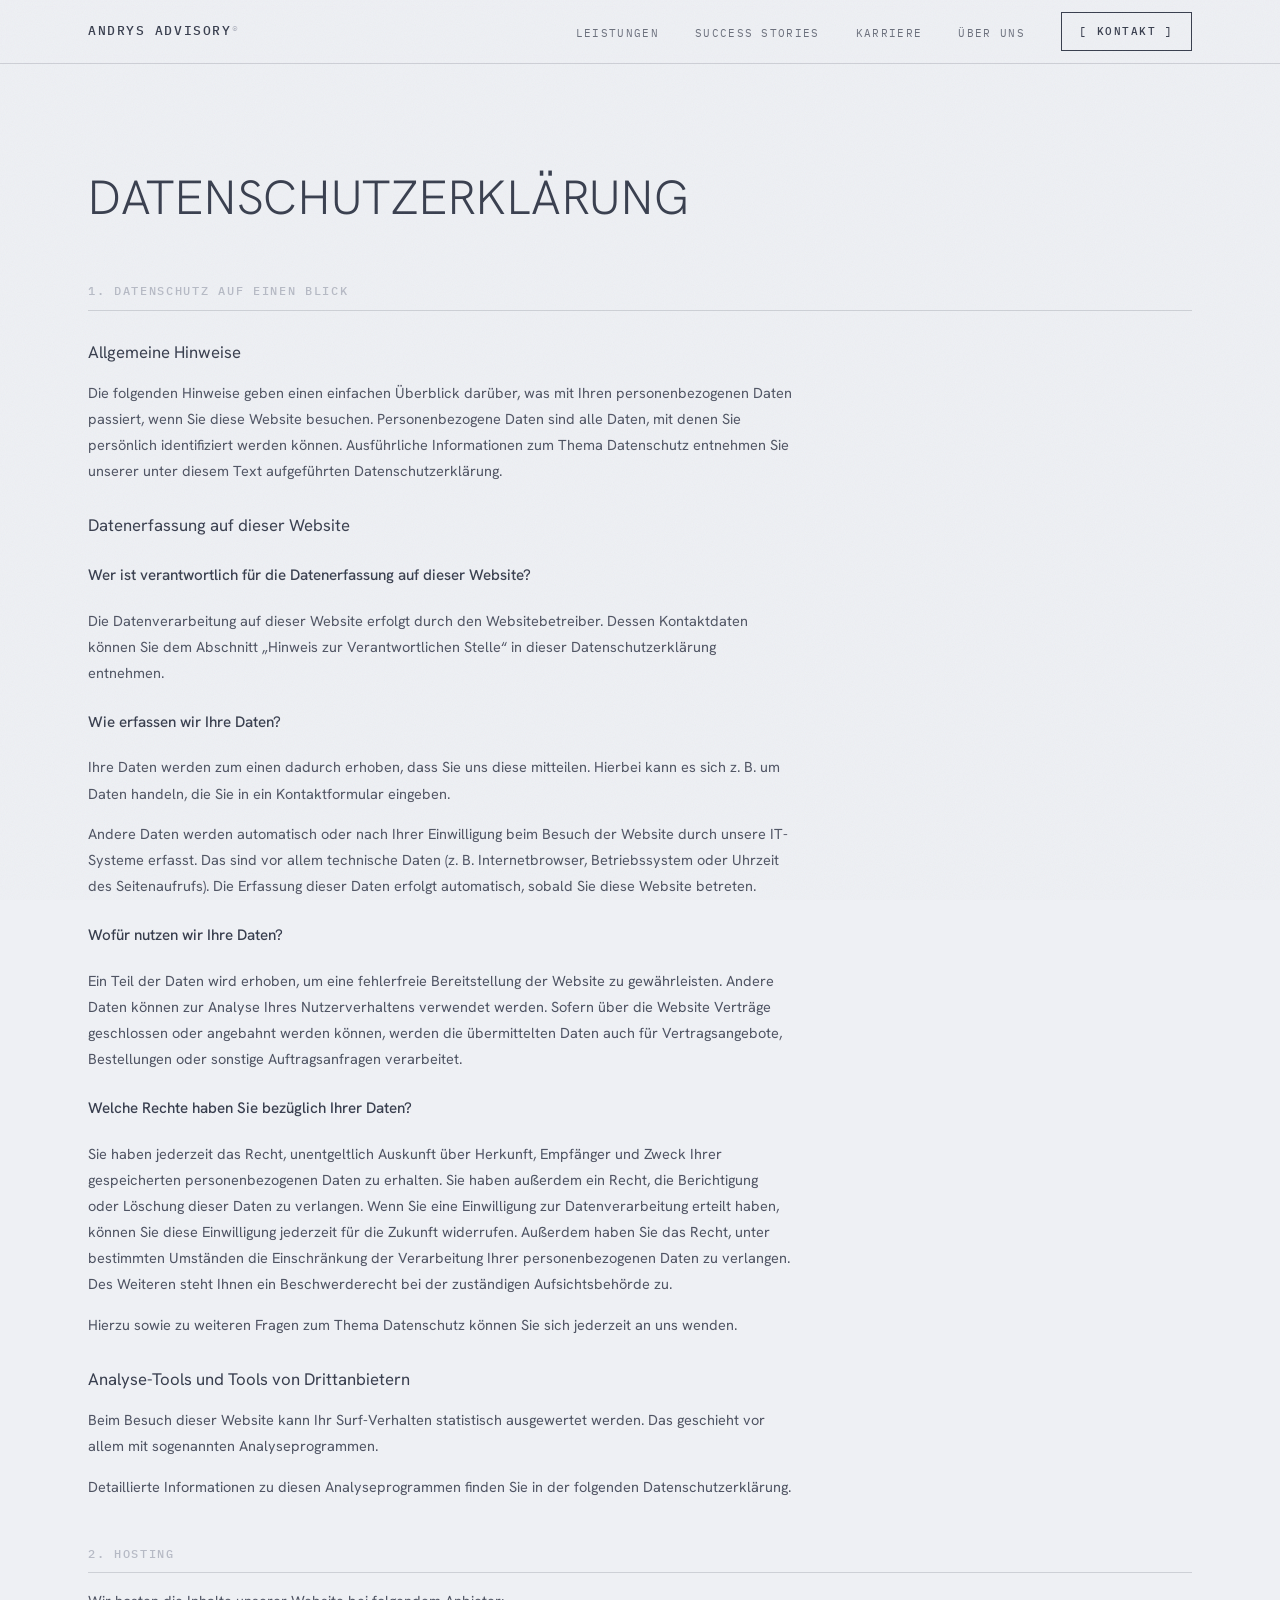
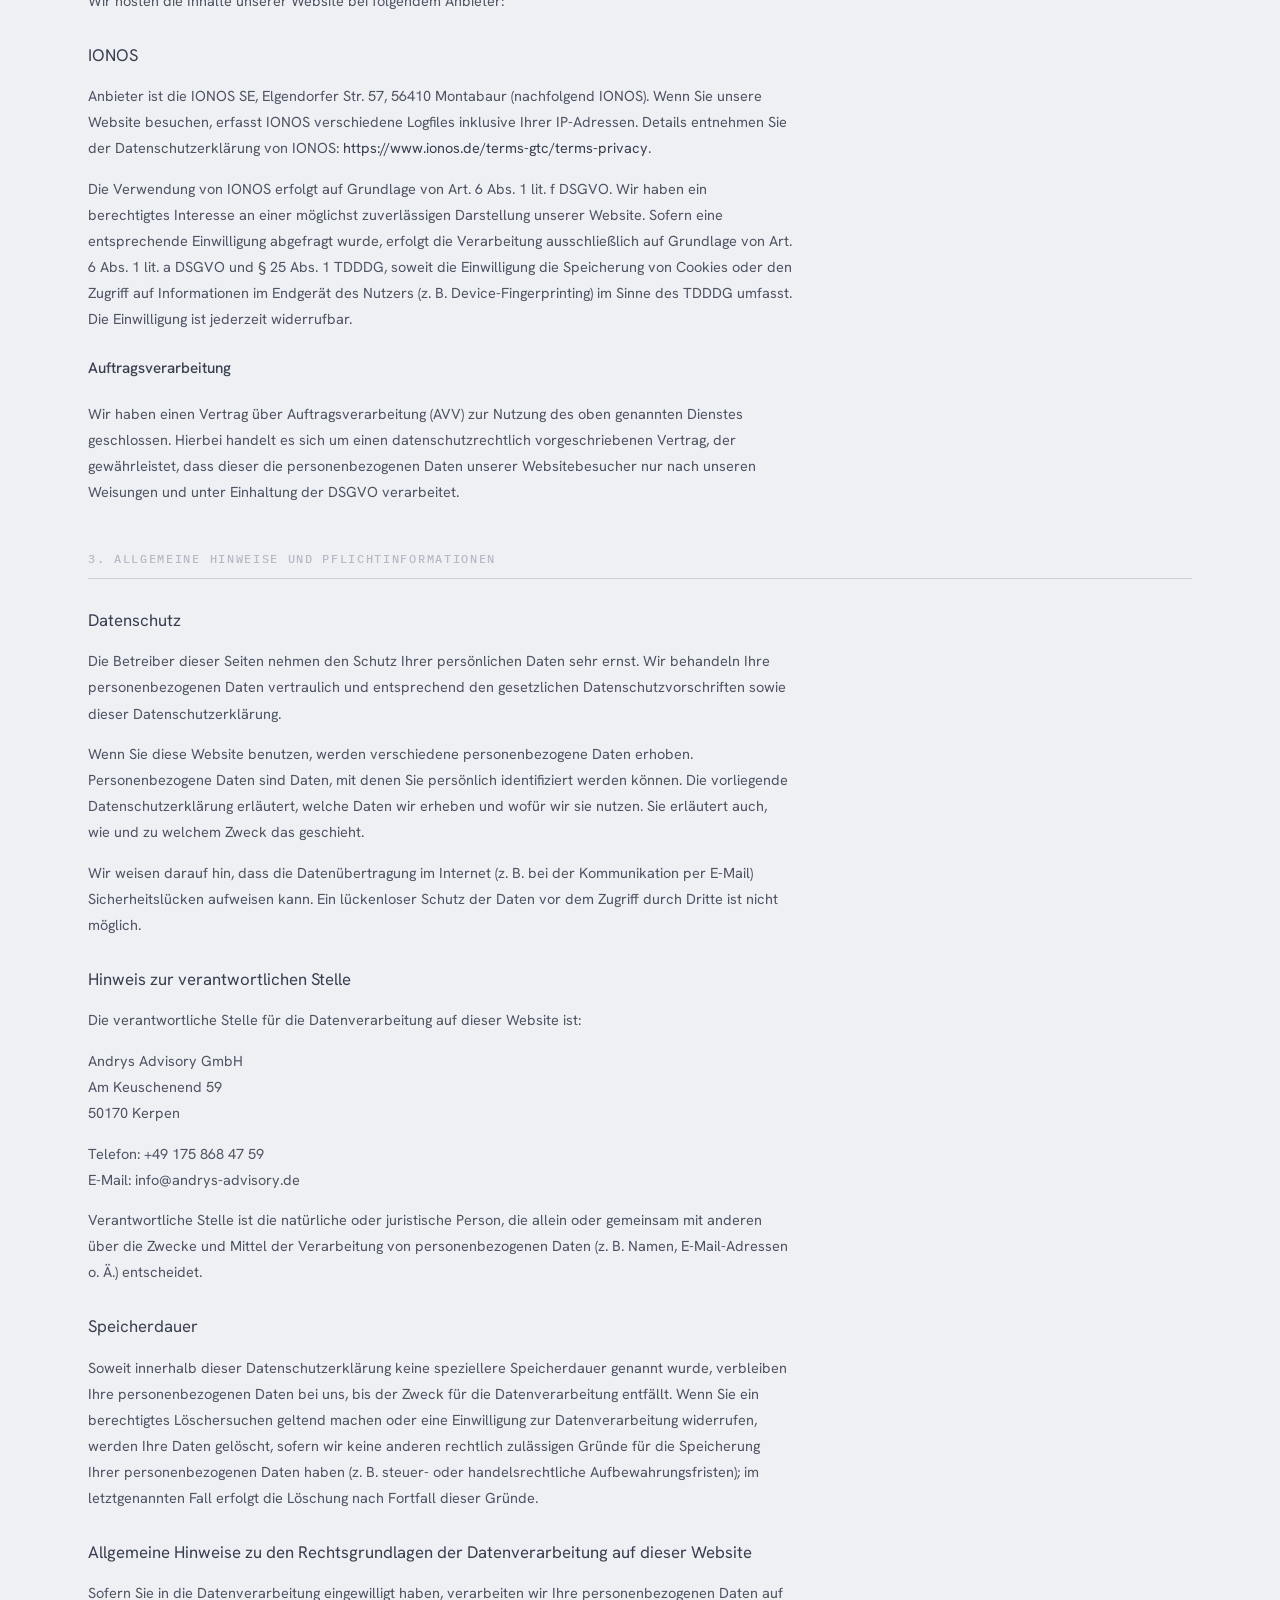
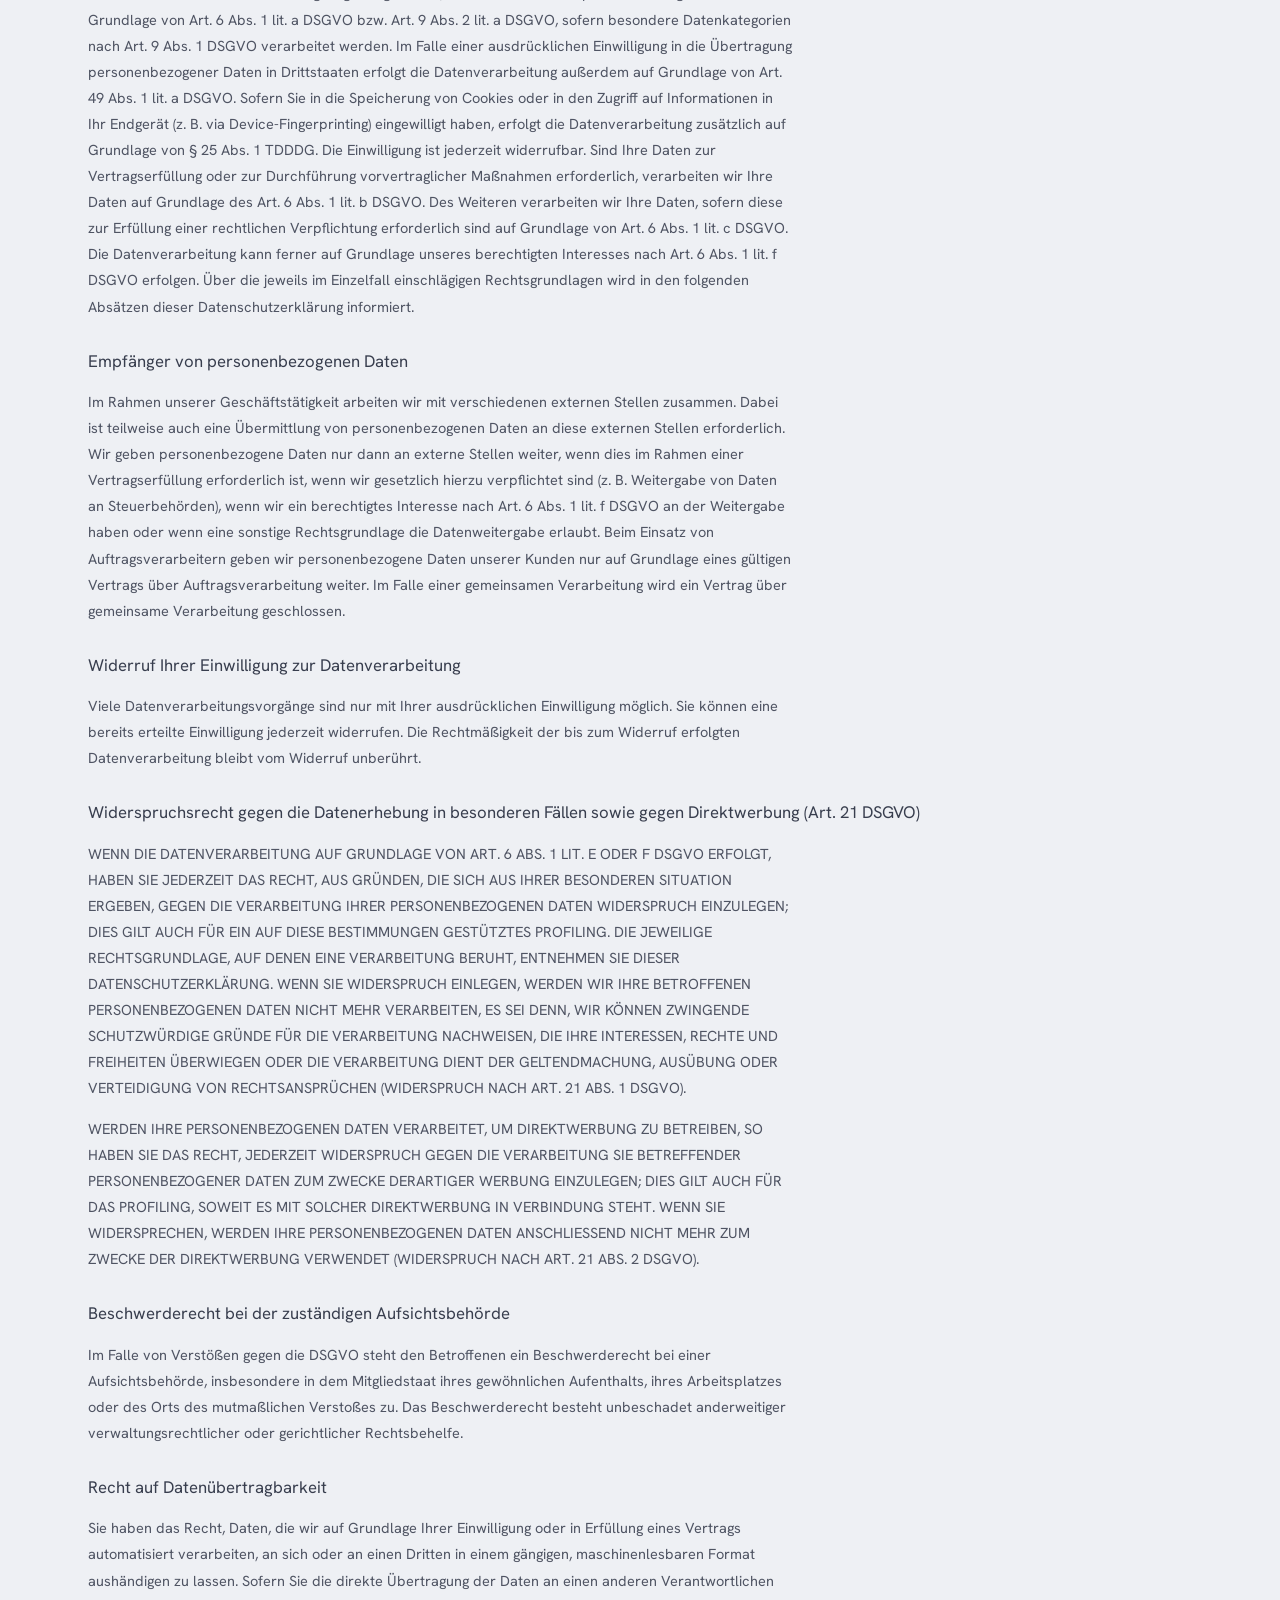
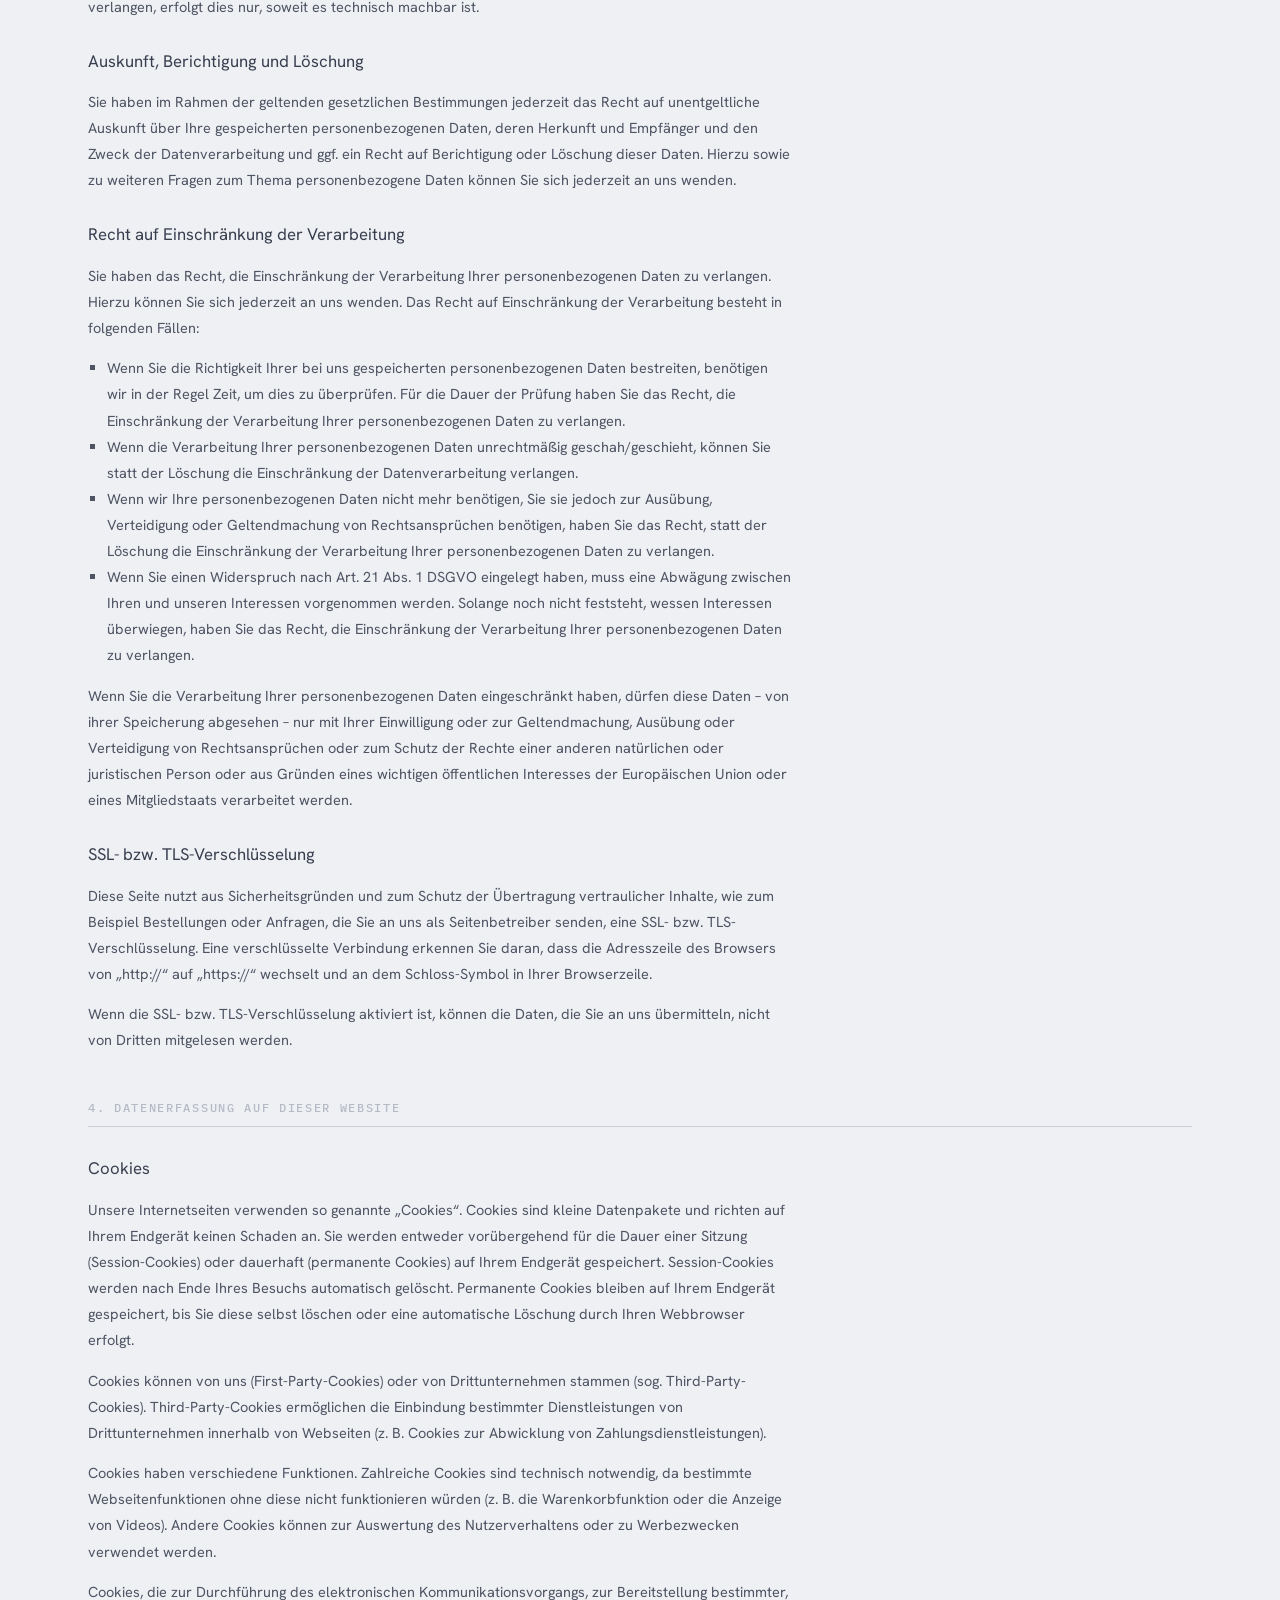
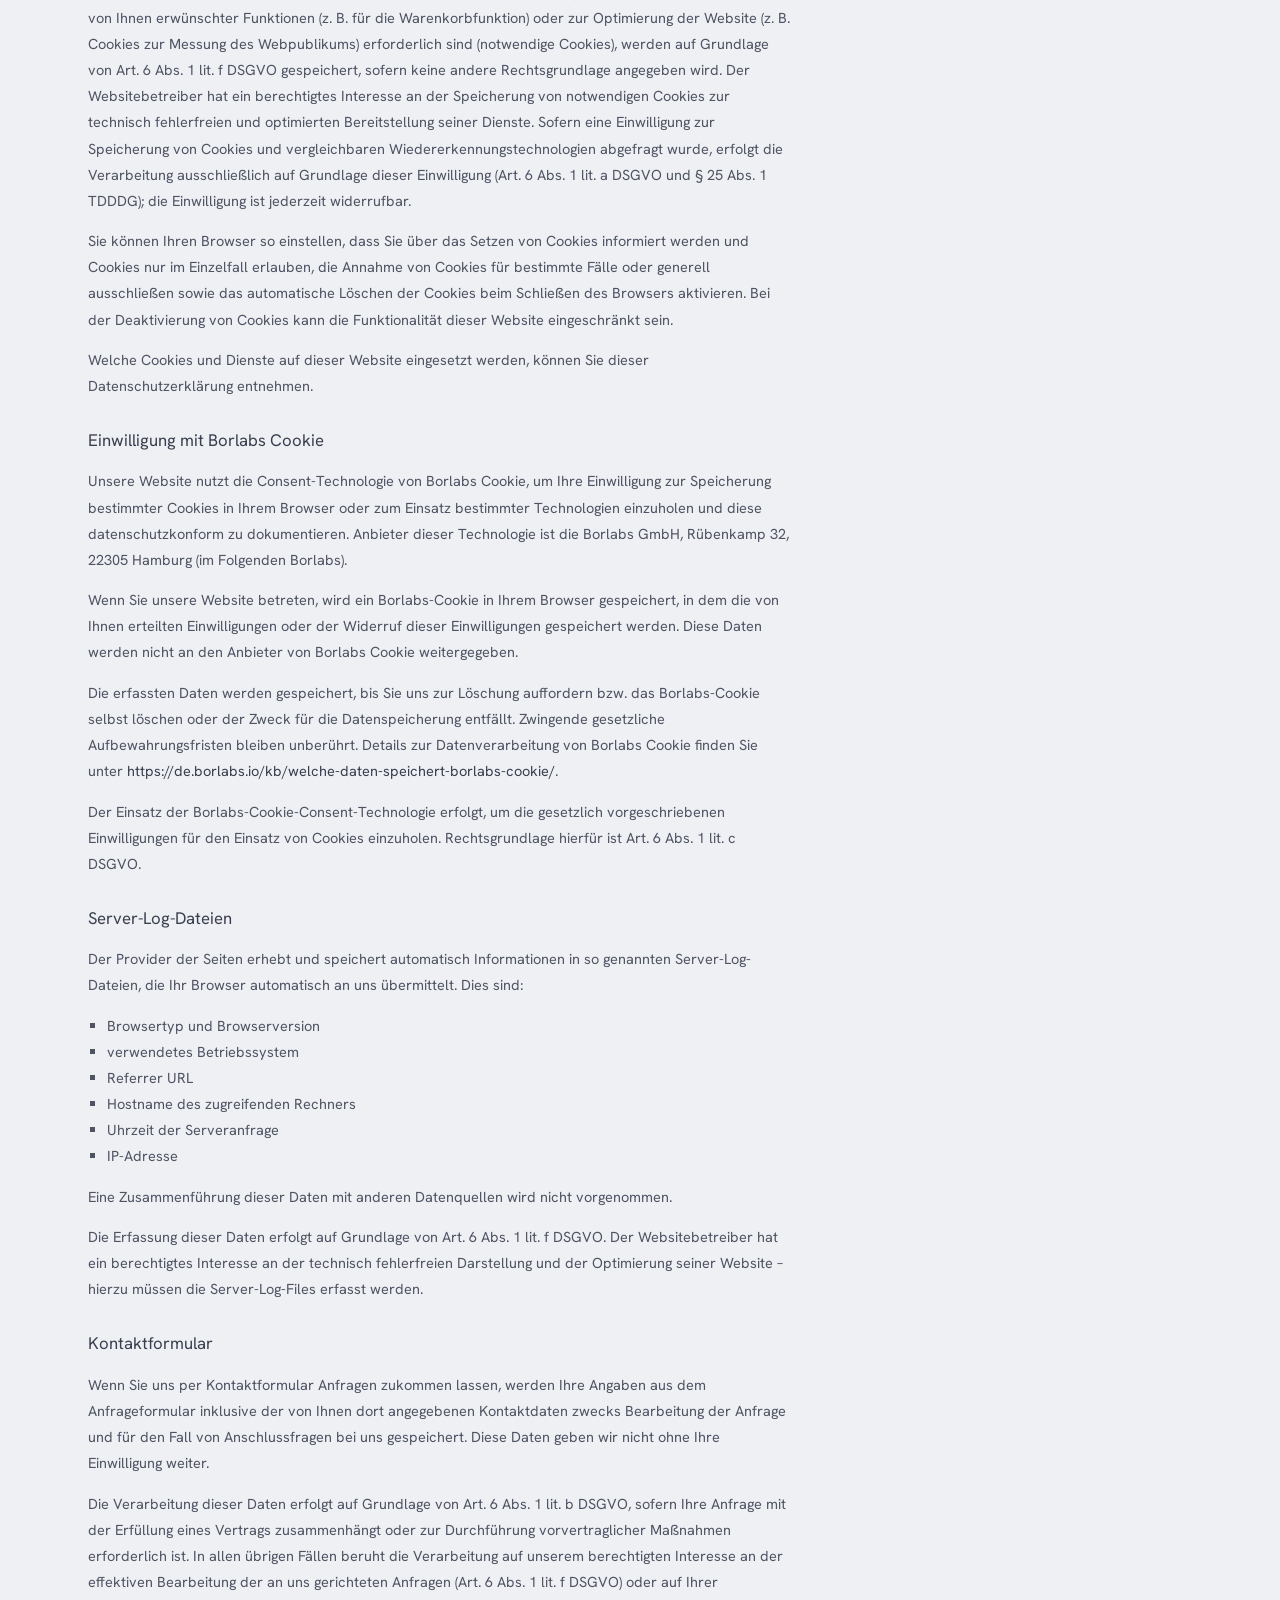
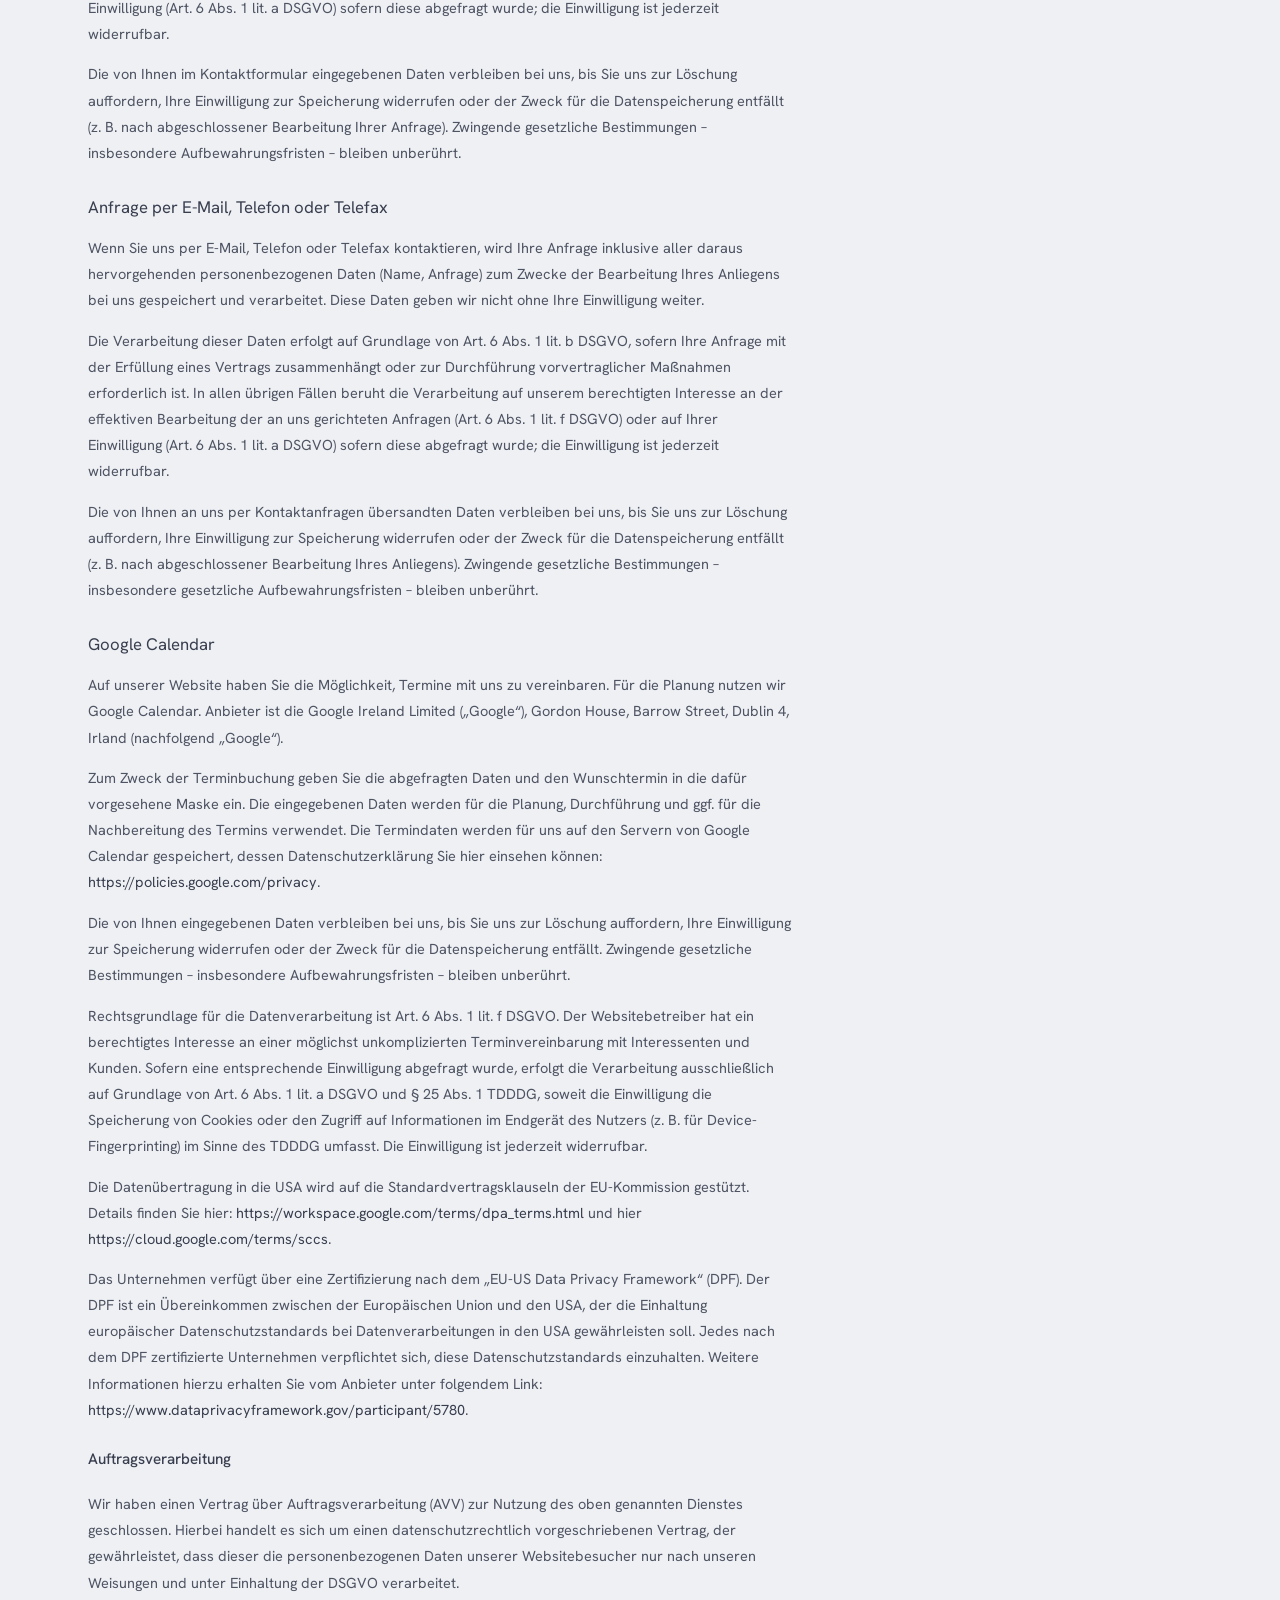
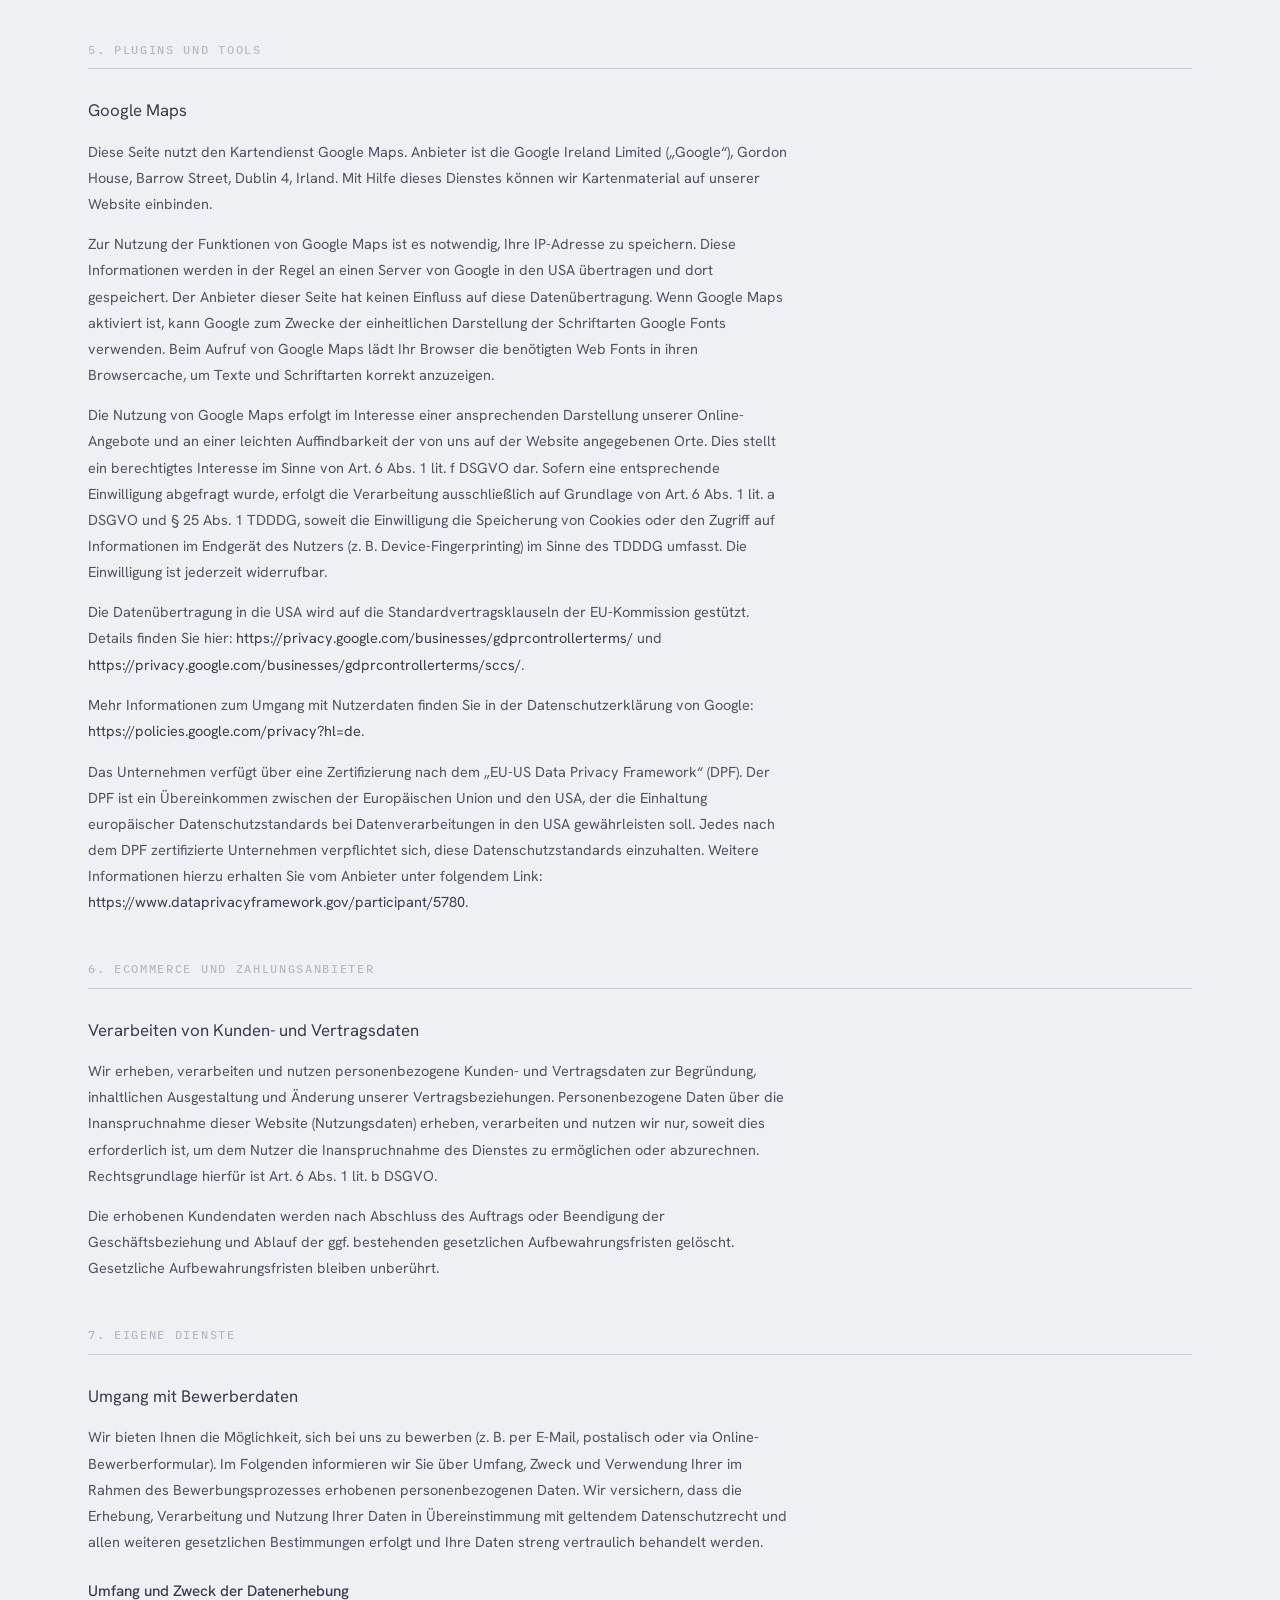
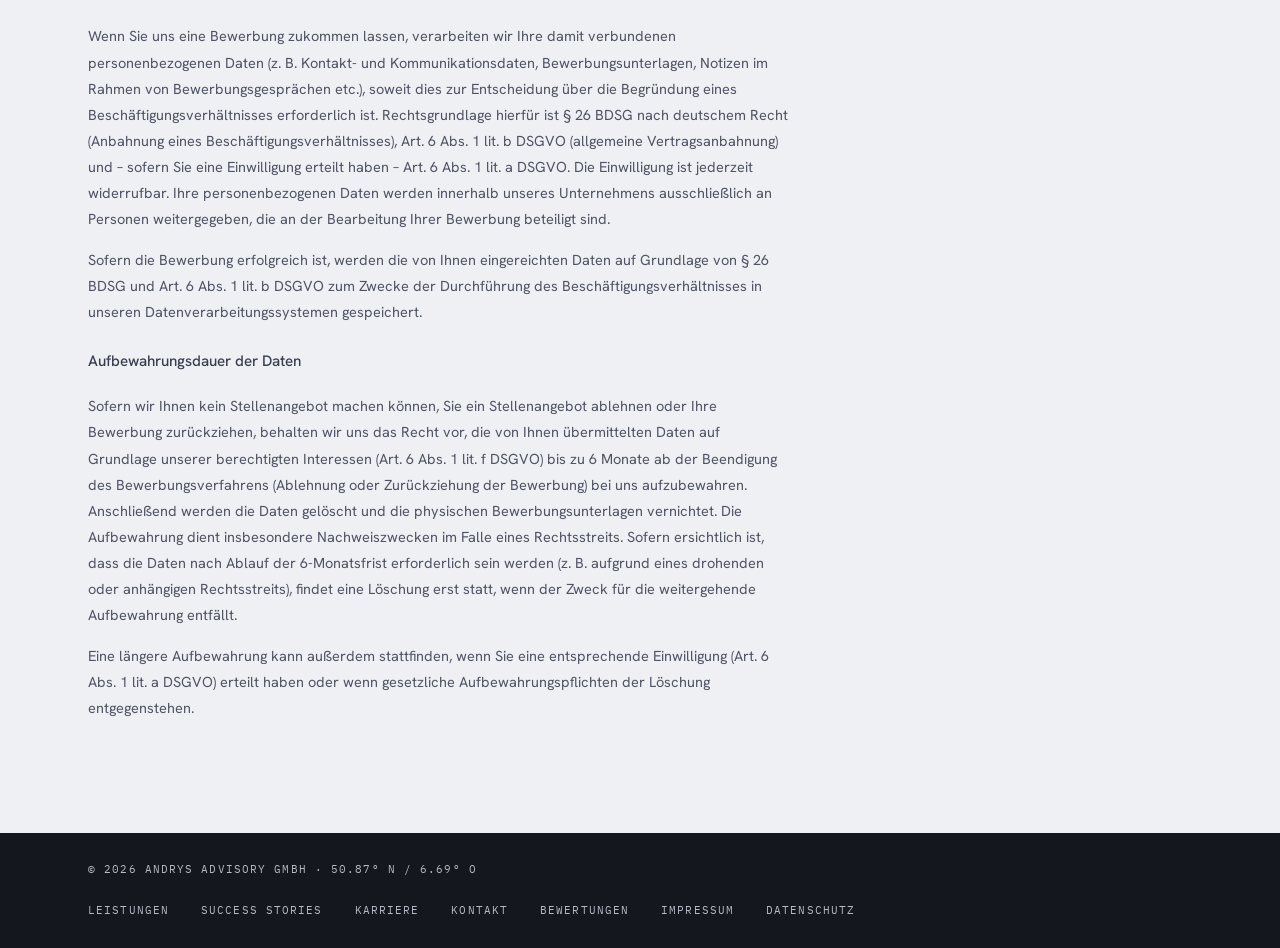
==== datenschutz.html @ ea2e0a8c "Alle Inhalte und Funktionen der Live-Website übernommen Inhalte von andrys-advisory.de vollständig e" ====
<!DOCTYPE html>
<html lang="de">
<head>
  <meta charset="UTF-8">
  <meta name="viewport" content="width=device-width, initial-scale=1.0">
  <title>Datenschutzerklärung – Andrys Advisory</title>
  <meta name="description" content="Datenschutzerklärung der Andrys Advisory GmbH.">
  <meta name="robots" content="noindex">
  <link rel="icon" type="image/svg+xml" href="favicon.svg">
  <link rel="stylesheet" href="assets/css/style.css">
</head>
<body>

  <a class="skip-link" href="#main">Zum Inhalt springen</a>

  <header class="nav is-scrolled" id="nav">
    <div class="wrap nav-inner">
      <a class="brand" href="index.html" aria-label="Andrys Advisory – zur Startseite">Andrys&nbsp;Advisory<span class="brand-dot">&reg;</span></a>
      <nav aria-label="Hauptnavigation">
        <ul class="nav-links" id="nav-links">
          <li><a class="nav-link" href="leistungen.html" data-scramble-hover>Leistungen</a></li>
          <li><a class="nav-link" href="referenzen.html" data-scramble-hover>Success Stories</a></li>
          <li><a class="nav-link" href="karriere.html" data-scramble-hover>Karriere</a></li>
          <li><a class="nav-link" href="ueber.html" data-scramble-hover>&Uuml;ber uns</a></li>
          <li class="nav-cta"><a class="btn" href="kontakt.html">[ Kontakt ]</a></li>
        </ul>
      </nav>
      <button class="nav-toggle" id="nav-toggle" aria-expanded="false" aria-controls="nav-links" aria-label="Men&uuml; &ouml;ffnen">
        <span></span><span></span><span></span>
      </button>
    </div>
  </header>

  <main id="main">
    <section class="page">
      <div class="wrap">
        <h1>Datenschutzerklärung</h1>

<h2>1. Datenschutz auf einen Blick</h2>
<h3>Allgemeine Hinweise</h3> <p>Die folgenden Hinweise geben einen einfachen &Uuml;berblick dar&uuml;ber, was mit Ihren personenbezogenen Daten passiert, wenn Sie diese Website besuchen. Personenbezogene Daten sind alle Daten, mit denen Sie pers&ouml;nlich identifiziert werden k&ouml;nnen. Ausf&uuml;hrliche Informationen zum Thema Datenschutz entnehmen Sie unserer unter diesem Text aufgef&uuml;hrten Datenschutzerkl&auml;rung.</p>
<h3>Datenerfassung auf dieser Website</h3> <h4>Wer ist verantwortlich f&uuml;r die Datenerfassung auf dieser Website?</h4> <p>Die Datenverarbeitung auf dieser Website erfolgt durch den Websitebetreiber. Dessen Kontaktdaten k&ouml;nnen Sie dem Abschnitt &bdquo;Hinweis zur Verantwortlichen Stelle&ldquo; in dieser Datenschutzerkl&auml;rung entnehmen.</p> <h4>Wie erfassen wir Ihre Daten?</h4> <p>Ihre Daten werden zum einen dadurch erhoben, dass Sie uns diese mitteilen. Hierbei kann es sich z.&nbsp;B. um Daten handeln, die Sie in ein Kontaktformular eingeben.</p> <p>Andere Daten werden automatisch oder nach Ihrer Einwilligung beim Besuch der Website durch unsere IT-Systeme erfasst. Das sind vor allem technische Daten (z.&nbsp;B. Internetbrowser, Betriebssystem oder Uhrzeit des Seitenaufrufs). Die Erfassung dieser Daten erfolgt automatisch, sobald Sie diese Website betreten.</p> <h4>Wof&uuml;r nutzen wir Ihre Daten?</h4> <p>Ein Teil der Daten wird erhoben, um eine fehlerfreie Bereitstellung der Website zu gew&auml;hrleisten. Andere Daten k&ouml;nnen zur Analyse Ihres Nutzerverhaltens verwendet werden. Sofern &uuml;ber die Website Vertr&auml;ge geschlossen oder angebahnt werden k&ouml;nnen, werden die &uuml;bermittelten Daten auch f&uuml;r Vertragsangebote, Bestellungen oder sonstige Auftragsanfragen verarbeitet.</p> <h4>Welche Rechte haben Sie bez&uuml;glich Ihrer Daten?</h4> <p>Sie haben jederzeit das Recht, unentgeltlich Auskunft &uuml;ber Herkunft, Empf&auml;nger und Zweck Ihrer gespeicherten personenbezogenen Daten zu erhalten. Sie haben au&szlig;erdem ein Recht, die Berichtigung oder L&ouml;schung dieser Daten zu verlangen. Wenn Sie eine Einwilligung zur Datenverarbeitung erteilt haben, k&ouml;nnen Sie diese Einwilligung jederzeit f&uuml;r die Zukunft widerrufen. Au&szlig;erdem haben Sie das Recht, unter bestimmten Umst&auml;nden die Einschr&auml;nkung der Verarbeitung Ihrer personenbezogenen Daten zu verlangen. Des Weiteren steht Ihnen ein Beschwerderecht bei der zust&auml;ndigen Aufsichtsbeh&ouml;rde zu.</p> <p>Hierzu sowie zu weiteren Fragen zum Thema Datenschutz k&ouml;nnen Sie sich jederzeit an uns wenden.</p>
<h3>Analyse-Tools und Tools von Dritt&shy;anbietern</h3> <p>Beim Besuch dieser Website kann Ihr Surf-Verhalten statistisch ausgewertet werden. Das geschieht vor allem mit sogenannten Analyseprogrammen.</p> <p>Detaillierte Informationen zu diesen Analyseprogrammen finden Sie in der folgenden Datenschutzerkl&auml;rung.</p>
<h2>2. Hosting</h2>
<p>Wir hosten die Inhalte unserer Website bei folgendem Anbieter:</p>
<h3>IONOS</h3> <p>Anbieter ist die IONOS SE, Elgendorfer Str. 57, 56410 Montabaur (nachfolgend IONOS). Wenn Sie unsere Website besuchen, erfasst IONOS verschiedene Logfiles inklusive Ihrer IP-Adressen. Details entnehmen Sie der Datenschutzerkl&auml;rung von IONOS: <a>https://www.ionos.de/terms-gtc/terms-privacy</a>.</p> <p>Die Verwendung von IONOS erfolgt auf Grundlage von Art. 6 Abs. 1 lit. f DSGVO. Wir haben ein berechtigtes Interesse an einer m&ouml;glichst zuverl&auml;ssigen Darstellung unserer Website. Sofern eine entsprechende Einwilligung abgefragt wurde, erfolgt die Verarbeitung ausschlie&szlig;lich auf Grundlage von Art. 6 Abs. 1 lit. a DSGVO und &sect; 25 Abs. 1 TDDDG, soweit die Einwilligung die Speicherung von Cookies oder den Zugriff auf Informationen im Endger&auml;t des Nutzers (z.&nbsp;B. Device-Fingerprinting) im Sinne des TDDDG umfasst. Die Einwilligung ist jederzeit widerrufbar.</p>
<h4>Auftragsverarbeitung</h4> <p>Wir haben einen Vertrag &uuml;ber Auftragsverarbeitung (AVV) zur Nutzung des oben genannten Dienstes geschlossen. Hierbei handelt es sich um einen datenschutzrechtlich vorgeschriebenen Vertrag, der gew&auml;hrleistet, dass dieser die personenbezogenen Daten unserer Websitebesucher nur nach unseren Weisungen und unter Einhaltung der DSGVO verarbeitet.</p>
<h2>3. Allgemeine Hinweise und Pflicht&shy;informationen</h2>
<h3>Datenschutz</h3> <p>Die Betreiber dieser Seiten nehmen den Schutz Ihrer pers&ouml;nlichen Daten sehr ernst. Wir behandeln Ihre personenbezogenen Daten vertraulich und entsprechend den gesetzlichen Datenschutzvorschriften sowie dieser Datenschutzerkl&auml;rung.</p> <p>Wenn Sie diese Website benutzen, werden verschiedene personenbezogene Daten erhoben. Personenbezogene Daten sind Daten, mit denen Sie pers&ouml;nlich identifiziert werden k&ouml;nnen. Die vorliegende Datenschutzerkl&auml;rung erl&auml;utert, welche Daten wir erheben und wof&uuml;r wir sie nutzen. Sie erl&auml;utert auch, wie und zu welchem Zweck das geschieht.</p> <p>Wir weisen darauf hin, dass die Daten&uuml;bertragung im Internet (z.&nbsp;B. bei der Kommunikation per E-Mail) Sicherheitsl&uuml;cken aufweisen kann. Ein l&uuml;ckenloser Schutz der Daten vor dem Zugriff durch Dritte ist nicht m&ouml;glich.</p>
<h3>Hinweis zur verantwortlichen Stelle</h3> <p>Die verantwortliche Stelle f&uuml;r die Datenverarbeitung auf dieser Website ist:</p> <p>Andrys Advisory GmbH<br>
Am Keuschenend 59<br>
50170 Kerpen</p>
<p>Telefon: +49 175 868 47 59<br>
E-Mail: info@andrys-advisory.de</p>
 <p>Verantwortliche Stelle ist die nat&uuml;rliche oder juristische Person, die allein oder gemeinsam mit anderen &uuml;ber die Zwecke und Mittel der Verarbeitung von personenbezogenen Daten (z.&nbsp;B. Namen, E-Mail-Adressen o. &Auml;.) entscheidet.</p>
<h3>Speicherdauer</h3> <p>Soweit innerhalb dieser Datenschutzerkl&auml;rung keine speziellere Speicherdauer genannt wurde, verbleiben Ihre personenbezogenen Daten bei uns, bis der Zweck f&uuml;r die Datenverarbeitung entf&auml;llt. Wenn Sie ein berechtigtes L&ouml;schersuchen geltend machen oder eine Einwilligung zur Datenverarbeitung widerrufen, werden Ihre Daten gel&ouml;scht, sofern wir keine anderen rechtlich zul&auml;ssigen Gr&uuml;nde f&uuml;r die Speicherung Ihrer personenbezogenen Daten haben (z.&nbsp;B. steuer- oder handelsrechtliche Aufbewahrungsfristen); im letztgenannten Fall erfolgt die L&ouml;schung nach Fortfall dieser Gr&uuml;nde.</p>
<h3>Allgemeine Hinweise zu den Rechtsgrundlagen der Datenverarbeitung auf dieser Website</h3> <p>Sofern Sie in die Datenverarbeitung eingewilligt haben, verarbeiten wir Ihre personenbezogenen Daten auf Grundlage von Art. 6 Abs. 1 lit. a DSGVO bzw. Art. 9 Abs. 2 lit. a DSGVO, sofern besondere Datenkategorien nach Art. 9 Abs. 1 DSGVO verarbeitet werden. Im Falle einer ausdr&uuml;cklichen Einwilligung in die &Uuml;bertragung personenbezogener Daten in Drittstaaten erfolgt die Datenverarbeitung au&szlig;erdem auf Grundlage von Art. 49 Abs. 1 lit. a DSGVO. Sofern Sie in die Speicherung von Cookies oder in den Zugriff auf Informationen in Ihr Endger&auml;t (z.&nbsp;B. via Device-Fingerprinting) eingewilligt haben, erfolgt die Datenverarbeitung zus&auml;tzlich auf Grundlage von &sect; 25 Abs. 1 TDDDG. Die Einwilligung ist jederzeit widerrufbar. Sind Ihre Daten zur Vertragserf&uuml;llung oder zur Durchf&uuml;hrung vorvertraglicher Ma&szlig;nahmen erforderlich, verarbeiten wir Ihre Daten auf Grundlage des Art. 6 Abs. 1 lit. b DSGVO. Des Weiteren verarbeiten wir Ihre Daten, sofern diese zur Erf&uuml;llung einer rechtlichen Verpflichtung erforderlich sind auf Grundlage von Art. 6 Abs. 1 lit. c DSGVO. Die Datenverarbeitung kann ferner auf Grundlage unseres berechtigten Interesses nach Art. 6 Abs. 1 lit. f DSGVO erfolgen. &Uuml;ber die jeweils im Einzelfall einschl&auml;gigen Rechtsgrundlagen wird in den folgenden Abs&auml;tzen dieser Datenschutzerkl&auml;rung informiert.</p>
<h3>Empf&auml;nger von personenbezogenen Daten</h3> <p>Im Rahmen unserer Gesch&auml;ftst&auml;tigkeit arbeiten wir mit verschiedenen externen Stellen zusammen. Dabei ist teilweise auch eine &Uuml;bermittlung von personenbezogenen Daten an diese externen Stellen erforderlich. Wir geben personenbezogene Daten nur dann an externe Stellen weiter, wenn dies im Rahmen einer Vertragserf&uuml;llung erforderlich ist, wenn wir gesetzlich hierzu verpflichtet sind (z.&nbsp;B. Weitergabe von Daten an Steuerbeh&ouml;rden), wenn wir ein berechtigtes Interesse nach Art. 6 Abs. 1 lit. f DSGVO an der Weitergabe haben oder wenn eine sonstige Rechtsgrundlage die Datenweitergabe erlaubt. Beim Einsatz von Auftragsverarbeitern geben wir personenbezogene Daten unserer Kunden nur auf Grundlage eines g&uuml;ltigen Vertrags &uuml;ber Auftragsverarbeitung weiter. Im Falle einer gemeinsamen Verarbeitung wird ein Vertrag &uuml;ber gemeinsame Verarbeitung geschlossen.</p>
<h3>Widerruf Ihrer Einwilligung zur Datenverarbeitung</h3> <p>Viele Datenverarbeitungsvorg&auml;nge sind nur mit Ihrer ausdr&uuml;cklichen Einwilligung m&ouml;glich. Sie k&ouml;nnen eine bereits erteilte Einwilligung jederzeit widerrufen. Die Rechtm&auml;&szlig;igkeit der bis zum Widerruf erfolgten Datenverarbeitung bleibt vom Widerruf unber&uuml;hrt.</p>
<h3>Widerspruchsrecht gegen die Datenerhebung in besonderen F&auml;llen sowie gegen Direktwerbung (Art. 21 DSGVO)</h3> <p>WENN DIE DATENVERARBEITUNG AUF GRUNDLAGE VON ART. 6 ABS. 1 LIT. E ODER F DSGVO ERFOLGT, HABEN SIE JEDERZEIT DAS RECHT, AUS GR&Uuml;NDEN, DIE SICH AUS IHRER BESONDEREN SITUATION ERGEBEN, GEGEN DIE VERARBEITUNG IHRER PERSONENBEZOGENEN DATEN WIDERSPRUCH EINZULEGEN; DIES GILT AUCH F&Uuml;R EIN AUF DIESE BESTIMMUNGEN GEST&Uuml;TZTES PROFILING. DIE JEWEILIGE RECHTSGRUNDLAGE, AUF DENEN EINE VERARBEITUNG BERUHT, ENTNEHMEN SIE DIESER DATENSCHUTZERKL&Auml;RUNG. WENN SIE WIDERSPRUCH EINLEGEN, WERDEN WIR IHRE BETROFFENEN PERSONENBEZOGENEN DATEN NICHT MEHR VERARBEITEN, ES SEI DENN, WIR K&Ouml;NNEN ZWINGENDE SCHUTZW&Uuml;RDIGE GR&Uuml;NDE F&Uuml;R DIE VERARBEITUNG NACHWEISEN, DIE IHRE INTERESSEN, RECHTE UND FREIHEITEN &Uuml;BERWIEGEN ODER DIE VERARBEITUNG DIENT DER GELTENDMACHUNG, AUS&Uuml;BUNG ODER VERTEIDIGUNG VON RECHTSANSPR&Uuml;CHEN (WIDERSPRUCH NACH ART. 21 ABS. 1 DSGVO).</p> <p>WERDEN IHRE PERSONENBEZOGENEN DATEN VERARBEITET, UM DIREKTWERBUNG ZU BETREIBEN, SO HABEN SIE DAS RECHT, JEDERZEIT WIDERSPRUCH GEGEN DIE VERARBEITUNG SIE BETREFFENDER PERSONENBEZOGENER DATEN ZUM ZWECKE DERARTIGER WERBUNG EINZULEGEN; DIES GILT AUCH F&Uuml;R DAS PROFILING, SOWEIT ES MIT SOLCHER DIREKTWERBUNG IN VERBINDUNG STEHT. WENN SIE WIDERSPRECHEN, WERDEN IHRE PERSONENBEZOGENEN DATEN ANSCHLIESSEND NICHT MEHR ZUM ZWECKE DER DIREKTWERBUNG VERWENDET (WIDERSPRUCH NACH ART. 21 ABS. 2 DSGVO).</p>
<h3>Beschwerde&shy;recht bei der zust&auml;ndigen Aufsichts&shy;beh&ouml;rde</h3> <p>Im Falle von Verst&ouml;&szlig;en gegen die DSGVO steht den Betroffenen ein Beschwerderecht bei einer Aufsichtsbeh&ouml;rde, insbesondere in dem Mitgliedstaat ihres gew&ouml;hnlichen Aufenthalts, ihres Arbeitsplatzes oder des Orts des mutma&szlig;lichen Versto&szlig;es zu. Das Beschwerderecht besteht unbeschadet anderweitiger verwaltungsrechtlicher oder gerichtlicher Rechtsbehelfe.</p>
<h3>Recht auf Daten&shy;&uuml;bertrag&shy;barkeit</h3> <p>Sie haben das Recht, Daten, die wir auf Grundlage Ihrer Einwilligung oder in Erf&uuml;llung eines Vertrags automatisiert verarbeiten, an sich oder an einen Dritten in einem g&auml;ngigen, maschinenlesbaren Format aush&auml;ndigen zu lassen. Sofern Sie die direkte &Uuml;bertragung der Daten an einen anderen Verantwortlichen verlangen, erfolgt dies nur, soweit es technisch machbar ist.</p>
<h3>Auskunft, Berichtigung und L&ouml;schung</h3> <p>Sie haben im Rahmen der geltenden gesetzlichen Bestimmungen jederzeit das Recht auf unentgeltliche Auskunft &uuml;ber Ihre gespeicherten personenbezogenen Daten, deren Herkunft und Empf&auml;nger und den Zweck der Datenverarbeitung und ggf. ein Recht auf Berichtigung oder L&ouml;schung dieser Daten. Hierzu sowie zu weiteren Fragen zum Thema personenbezogene Daten k&ouml;nnen Sie sich jederzeit an uns wenden.</p>
<h3>Recht auf Einschr&auml;nkung der Verarbeitung</h3> <p>Sie haben das Recht, die Einschr&auml;nkung der Verarbeitung Ihrer personenbezogenen Daten zu verlangen. Hierzu k&ouml;nnen Sie sich jederzeit an uns wenden. Das Recht auf Einschr&auml;nkung der Verarbeitung besteht in folgenden F&auml;llen:</p> <ul> <li>Wenn Sie die Richtigkeit Ihrer bei uns gespeicherten personenbezogenen Daten bestreiten, ben&ouml;tigen wir in der Regel Zeit, um dies zu &uuml;berpr&uuml;fen. F&uuml;r die Dauer der Pr&uuml;fung haben Sie das Recht, die Einschr&auml;nkung der Verarbeitung Ihrer personenbezogenen Daten zu verlangen.</li> <li>Wenn die Verarbeitung Ihrer personenbezogenen Daten unrechtm&auml;&szlig;ig geschah/geschieht, k&ouml;nnen Sie statt der L&ouml;schung die Einschr&auml;nkung der Datenverarbeitung verlangen.</li> <li>Wenn wir Ihre personenbezogenen Daten nicht mehr ben&ouml;tigen, Sie sie jedoch zur Aus&uuml;bung, Verteidigung oder Geltendmachung von Rechtsanspr&uuml;chen ben&ouml;tigen, haben Sie das Recht, statt der L&ouml;schung die Einschr&auml;nkung der Verarbeitung Ihrer personenbezogenen Daten zu verlangen.</li> <li>Wenn Sie einen Widerspruch nach Art. 21 Abs. 1 DSGVO eingelegt haben, muss eine Abw&auml;gung zwischen Ihren und unseren Interessen vorgenommen werden. Solange noch nicht feststeht, wessen Interessen &uuml;berwiegen, haben Sie das Recht, die Einschr&auml;nkung der Verarbeitung Ihrer personenbezogenen Daten zu verlangen.</li> </ul> <p>Wenn Sie die Verarbeitung Ihrer personenbezogenen Daten eingeschr&auml;nkt haben, d&uuml;rfen diese Daten &ndash; von ihrer Speicherung abgesehen &ndash; nur mit Ihrer Einwilligung oder zur Geltendmachung, Aus&uuml;bung oder Verteidigung von Rechtsanspr&uuml;chen oder zum Schutz der Rechte einer anderen nat&uuml;rlichen oder juristischen Person oder aus Gr&uuml;nden eines wichtigen &ouml;ffentlichen Interesses der Europ&auml;ischen Union oder eines Mitgliedstaats verarbeitet werden.</p>
<h3>SSL- bzw. TLS-Verschl&uuml;sselung</h3> <p>Diese Seite nutzt aus Sicherheitsgr&uuml;nden und zum Schutz der &Uuml;bertragung vertraulicher Inhalte, wie zum Beispiel Bestellungen oder Anfragen, die Sie an uns als Seitenbetreiber senden, eine SSL- bzw. TLS-Verschl&uuml;sselung. Eine verschl&uuml;sselte Verbindung erkennen Sie daran, dass die Adresszeile des Browsers von &bdquo;http://&ldquo; auf &bdquo;https://&ldquo; wechselt und an dem Schloss-Symbol in Ihrer Browserzeile.</p> <p>Wenn die SSL- bzw. TLS-Verschl&uuml;sselung aktiviert ist, k&ouml;nnen die Daten, die Sie an uns &uuml;bermitteln, nicht von Dritten mitgelesen werden.</p>
<h2>4. Datenerfassung auf dieser Website</h2>
<h3>Cookies</h3> <p>Unsere Internetseiten verwenden so genannte &bdquo;Cookies&ldquo;. Cookies sind kleine Datenpakete und richten auf Ihrem Endger&auml;t keinen Schaden an. Sie werden entweder vor&uuml;bergehend f&uuml;r die Dauer einer Sitzung (Session-Cookies) oder dauerhaft (permanente Cookies) auf Ihrem Endger&auml;t gespeichert. Session-Cookies werden nach Ende Ihres Besuchs automatisch gel&ouml;scht. Permanente Cookies bleiben auf Ihrem Endger&auml;t gespeichert, bis Sie diese selbst l&ouml;schen oder eine automatische L&ouml;schung durch Ihren Webbrowser erfolgt.</p> <p>Cookies k&ouml;nnen von uns (First-Party-Cookies) oder von Drittunternehmen stammen (sog. Third-Party-Cookies). Third-Party-Cookies erm&ouml;glichen die Einbindung bestimmter Dienstleistungen von Drittunternehmen innerhalb von Webseiten (z.&nbsp;B. Cookies zur Abwicklung von Zahlungsdienstleistungen).</p> <p>Cookies haben verschiedene Funktionen. Zahlreiche Cookies sind technisch notwendig, da bestimmte Webseitenfunktionen ohne diese nicht funktionieren w&uuml;rden (z.&nbsp;B. die Warenkorbfunktion oder die Anzeige von Videos). Andere Cookies k&ouml;nnen zur Auswertung des Nutzerverhaltens oder zu Werbezwecken verwendet werden.</p> <p>Cookies, die zur Durchf&uuml;hrung des elektronischen Kommunikationsvorgangs, zur Bereitstellung bestimmter, von Ihnen erw&uuml;nschter Funktionen (z.&nbsp;B. f&uuml;r die Warenkorbfunktion) oder zur Optimierung der Website (z.&nbsp;B. Cookies zur Messung des Webpublikums) erforderlich sind (notwendige Cookies), werden auf Grundlage von Art. 6 Abs. 1 lit. f DSGVO gespeichert, sofern keine andere Rechtsgrundlage angegeben wird. Der Websitebetreiber hat ein berechtigtes Interesse an der Speicherung von notwendigen Cookies zur technisch fehlerfreien und optimierten Bereitstellung seiner Dienste. Sofern eine Einwilligung zur Speicherung von Cookies und vergleichbaren Wiedererkennungstechnologien abgefragt wurde, erfolgt die Verarbeitung ausschlie&szlig;lich auf Grundlage dieser Einwilligung (Art. 6 Abs. 1 lit. a DSGVO und &sect; 25 Abs. 1 TDDDG); die Einwilligung ist jederzeit widerrufbar.</p> <p>Sie k&ouml;nnen Ihren Browser so einstellen, dass Sie &uuml;ber das Setzen von Cookies informiert werden und Cookies nur im Einzelfall erlauben, die Annahme von Cookies f&uuml;r bestimmte F&auml;lle oder generell ausschlie&szlig;en sowie das automatische L&ouml;schen der Cookies beim Schlie&szlig;en des Browsers aktivieren. Bei der Deaktivierung von Cookies kann die Funktionalit&auml;t dieser Website eingeschr&auml;nkt sein.</p> <p>Welche Cookies und Dienste auf dieser Website eingesetzt werden, k&ouml;nnen Sie dieser Datenschutzerkl&auml;rung entnehmen.</p>
<h3>Einwilligung mit Borlabs Cookie</h3> <p>Unsere Website nutzt die Consent-Technologie von Borlabs Cookie, um Ihre Einwilligung zur Speicherung bestimmter Cookies in Ihrem Browser oder zum Einsatz bestimmter Technologien einzuholen und diese datenschutzkonform zu dokumentieren. Anbieter dieser Technologie ist die Borlabs GmbH, R&uuml;benkamp 32, 22305 Hamburg (im Folgenden Borlabs).</p> <p>Wenn Sie unsere Website betreten, wird ein Borlabs-Cookie in Ihrem Browser gespeichert, in dem die von Ihnen erteilten Einwilligungen oder der Widerruf dieser Einwilligungen gespeichert werden. Diese Daten werden nicht an den Anbieter von Borlabs Cookie weitergegeben.</p> <p>Die erfassten Daten werden gespeichert, bis Sie uns zur L&ouml;schung auffordern bzw. das Borlabs-Cookie selbst l&ouml;schen oder der Zweck f&uuml;r die Datenspeicherung entf&auml;llt. Zwingende gesetzliche Aufbewahrungsfristen bleiben unber&uuml;hrt. Details zur Datenverarbeitung von Borlabs Cookie finden Sie unter <a>https://de.borlabs.io/kb/welche-daten-speichert-borlabs-cookie/</a>.</p> <p>Der Einsatz der Borlabs-Cookie-Consent-Technologie erfolgt, um die gesetzlich vorgeschriebenen Einwilligungen f&uuml;r den Einsatz von Cookies einzuholen. Rechtsgrundlage hierf&uuml;r ist Art. 6 Abs. 1 lit. c DSGVO.</p>
<h3>Server-Log-Dateien</h3> <p>Der Provider der Seiten erhebt und speichert automatisch Informationen in so genannten Server-Log-Dateien, die Ihr Browser automatisch an uns &uuml;bermittelt. Dies sind:</p> <ul> <li>Browsertyp und Browserversion</li> <li>verwendetes Betriebssystem</li> <li>Referrer URL</li> <li>Hostname des zugreifenden Rechners</li> <li>Uhrzeit der Serveranfrage</li> <li>IP-Adresse</li> </ul> <p>Eine Zusammenf&uuml;hrung dieser Daten mit anderen Datenquellen wird nicht vorgenommen.</p> <p>Die Erfassung dieser Daten erfolgt auf Grundlage von Art. 6 Abs. 1 lit. f DSGVO. Der Websitebetreiber hat ein berechtigtes Interesse an der technisch fehlerfreien Darstellung und der Optimierung seiner Website &ndash; hierzu m&uuml;ssen die Server-Log-Files erfasst werden.</p>
<h3>Kontaktformular</h3> <p>Wenn Sie uns per Kontaktformular Anfragen zukommen lassen, werden Ihre Angaben aus dem Anfrageformular inklusive der von Ihnen dort angegebenen Kontaktdaten zwecks Bearbeitung der Anfrage und f&uuml;r den Fall von Anschlussfragen bei uns gespeichert. Diese Daten geben wir nicht ohne Ihre Einwilligung weiter.</p> <p>Die Verarbeitung dieser Daten erfolgt auf Grundlage von Art. 6 Abs. 1 lit. b DSGVO, sofern Ihre Anfrage mit der Erf&uuml;llung eines Vertrags zusammenh&auml;ngt oder zur Durchf&uuml;hrung vorvertraglicher Ma&szlig;nahmen erforderlich ist. In allen &uuml;brigen F&auml;llen beruht die Verarbeitung auf unserem berechtigten Interesse an der effektiven Bearbeitung der an uns gerichteten Anfragen (Art. 6 Abs. 1 lit. f DSGVO) oder auf Ihrer Einwilligung (Art. 6 Abs. 1 lit. a DSGVO) sofern diese abgefragt wurde; die Einwilligung ist jederzeit widerrufbar.</p> <p>Die von Ihnen im Kontaktformular eingegebenen Daten verbleiben bei uns, bis Sie uns zur L&ouml;schung auffordern, Ihre Einwilligung zur Speicherung widerrufen oder der Zweck f&uuml;r die Datenspeicherung entf&auml;llt (z.&nbsp;B. nach abgeschlossener Bearbeitung Ihrer Anfrage). Zwingende gesetzliche Bestimmungen &ndash; insbesondere Aufbewahrungsfristen &ndash; bleiben unber&uuml;hrt.</p>
<h3>Anfrage per E-Mail, Telefon oder Telefax</h3> <p>Wenn Sie uns per E-Mail, Telefon oder Telefax kontaktieren, wird Ihre Anfrage inklusive aller daraus hervorgehenden personenbezogenen Daten (Name, Anfrage) zum Zwecke der Bearbeitung Ihres Anliegens bei uns gespeichert und verarbeitet. Diese Daten geben wir nicht ohne Ihre Einwilligung weiter.</p> <p>Die Verarbeitung dieser Daten erfolgt auf Grundlage von Art. 6 Abs. 1 lit. b DSGVO, sofern Ihre Anfrage mit der Erf&uuml;llung eines Vertrags zusammenh&auml;ngt oder zur Durchf&uuml;hrung vorvertraglicher Ma&szlig;nahmen erforderlich ist. In allen &uuml;brigen F&auml;llen beruht die Verarbeitung auf unserem berechtigten Interesse an der effektiven Bearbeitung der an uns gerichteten Anfragen (Art. 6 Abs. 1 lit. f DSGVO) oder auf Ihrer Einwilligung (Art. 6 Abs. 1 lit. a DSGVO) sofern diese abgefragt wurde; die Einwilligung ist jederzeit widerrufbar.</p> <p>Die von Ihnen an uns per Kontaktanfragen &uuml;bersandten Daten verbleiben bei uns, bis Sie uns zur L&ouml;schung auffordern, Ihre Einwilligung zur Speicherung widerrufen oder der Zweck f&uuml;r die Datenspeicherung entf&auml;llt (z.&nbsp;B. nach abgeschlossener Bearbeitung Ihres Anliegens). Zwingende gesetzliche Bestimmungen &ndash; insbesondere gesetzliche Aufbewahrungsfristen &ndash; bleiben unber&uuml;hrt.</p>
<h3>Google Calendar</h3> <p>Auf unserer Website haben Sie die M&ouml;glichkeit, Termine mit uns zu vereinbaren. F&uuml;r die Planung nutzen wir Google Calendar. Anbieter ist die Google Ireland Limited (&bdquo;Google&ldquo;), Gordon House, Barrow Street, Dublin 4, Irland (nachfolgend &bdquo;Google&ldquo;).</p> <p>Zum Zweck der Terminbuchung geben Sie die abgefragten Daten und den Wunschtermin in die daf&uuml;r vorgesehene Maske ein. Die eingegebenen Daten werden f&uuml;r die Planung, Durchf&uuml;hrung und ggf. f&uuml;r die Nachbereitung des Termins verwendet. Die Termindaten werden f&uuml;r uns auf den Servern von Google Calendar gespeichert, dessen Datenschutzerkl&auml;rung Sie hier einsehen k&ouml;nnen: <a>https://policies.google.com/privacy</a>.</p> <p>Die von Ihnen eingegebenen Daten verbleiben bei uns, bis Sie uns zur L&ouml;schung auffordern, Ihre Einwilligung zur Speicherung widerrufen oder der Zweck f&uuml;r die Datenspeicherung entf&auml;llt. Zwingende gesetzliche Bestimmungen &ndash; insbesondere Aufbewahrungsfristen &ndash; bleiben unber&uuml;hrt.</p> <p>Rechtsgrundlage f&uuml;r die Datenverarbeitung ist Art. 6 Abs. 1 lit. f DSGVO. Der Websitebetreiber hat ein berechtigtes Interesse an einer m&ouml;glichst unkomplizierten Terminvereinbarung mit Interessenten und Kunden. Sofern eine entsprechende Einwilligung abgefragt wurde, erfolgt die Verarbeitung ausschlie&szlig;lich auf Grundlage von Art. 6 Abs. 1 lit. a DSGVO und &sect; 25 Abs. 1 TDDDG, soweit die Einwilligung die Speicherung von Cookies oder den Zugriff auf Informationen im Endger&auml;t des Nutzers (z.&nbsp;B. f&uuml;r Device-Fingerprinting) im Sinne des TDDDG umfasst. Die Einwilligung ist jederzeit widerrufbar.</p> <p>Die Daten&uuml;bertragung in die USA wird auf die Standardvertragsklauseln der EU-Kommission gest&uuml;tzt. Details finden Sie hier: <a>https://workspace.google.com/terms/dpa_terms.html</a> und hier <a>https://cloud.google.com/terms/sccs</a>.</p>
<p>Das Unternehmen verf&uuml;gt &uuml;ber eine Zertifizierung nach dem &bdquo;EU-US Data Privacy Framework&ldquo; (DPF). Der DPF ist ein &Uuml;bereinkommen zwischen der Europ&auml;ischen Union und den USA, der die Einhaltung europ&auml;ischer Datenschutzstandards bei Datenverarbeitungen in den USA gew&auml;hrleisten soll. Jedes nach dem DPF zertifizierte Unternehmen verpflichtet sich, diese Datenschutzstandards einzuhalten. Weitere Informationen hierzu erhalten Sie vom Anbieter unter folgendem Link: <a>https://www.dataprivacyframework.gov/participant/5780</a>.</p>
<h4>Auftragsverarbeitung</h4> <p>Wir haben einen Vertrag &uuml;ber Auftragsverarbeitung (AVV) zur Nutzung des oben genannten Dienstes geschlossen. Hierbei handelt es sich um einen datenschutzrechtlich vorgeschriebenen Vertrag, der gew&auml;hrleistet, dass dieser die personenbezogenen Daten unserer Websitebesucher nur nach unseren Weisungen und unter Einhaltung der DSGVO verarbeitet.</p>
<h2>5. Plugins und Tools</h2>
<h3>Google Maps</h3> <p>Diese Seite nutzt den Kartendienst Google Maps. Anbieter ist die Google Ireland Limited (&bdquo;Google&ldquo;), Gordon House, Barrow Street, Dublin 4, Irland. Mit Hilfe dieses Dienstes k&ouml;nnen wir Kartenmaterial auf unserer Website einbinden.</p> <p>Zur Nutzung der Funktionen von Google Maps ist es notwendig, Ihre IP-Adresse zu speichern. Diese Informationen werden in der Regel an einen Server von Google in den USA &uuml;bertragen und dort gespeichert. Der Anbieter dieser Seite hat keinen Einfluss auf diese Daten&uuml;bertragung. Wenn Google Maps aktiviert ist, kann Google zum Zwecke der einheitlichen Darstellung der Schriftarten Google Fonts verwenden. Beim Aufruf von Google Maps l&auml;dt Ihr Browser die ben&ouml;tigten Web Fonts in ihren Browsercache, um Texte und Schriftarten korrekt anzuzeigen.</p> <p>Die Nutzung von Google Maps erfolgt im Interesse einer ansprechenden Darstellung unserer Online-Angebote und an einer leichten Auffindbarkeit der von uns auf der Website angegebenen Orte. Dies stellt ein berechtigtes Interesse im Sinne von Art. 6 Abs. 1 lit. f DSGVO dar. Sofern eine entsprechende Einwilligung abgefragt wurde, erfolgt die Verarbeitung ausschlie&szlig;lich auf Grundlage von Art. 6 Abs. 1 lit. a DSGVO und &sect; 25 Abs. 1 TDDDG, soweit die Einwilligung die Speicherung von Cookies oder den Zugriff auf Informationen im Endger&auml;t des Nutzers (z.&nbsp;B. Device-Fingerprinting) im Sinne des TDDDG umfasst. Die Einwilligung ist jederzeit widerrufbar.</p> <p>Die Daten&uuml;bertragung in die USA wird auf die Standardvertragsklauseln der EU-Kommission gest&uuml;tzt. Details finden Sie hier: <a>https://privacy.google.com/businesses/gdprcontrollerterms/</a> und <a>https://privacy.google.com/businesses/gdprcontrollerterms/sccs/</a>.</p> <p>Mehr Informationen zum Umgang mit Nutzerdaten finden Sie in der Datenschutzerkl&auml;rung von Google: <a>https://policies.google.com/privacy?hl=de</a>.</p>
<p>Das Unternehmen verf&uuml;gt &uuml;ber eine Zertifizierung nach dem &bdquo;EU-US Data Privacy Framework&ldquo; (DPF). Der DPF ist ein &Uuml;bereinkommen zwischen der Europ&auml;ischen Union und den USA, der die Einhaltung europ&auml;ischer Datenschutzstandards bei Datenverarbeitungen in den USA gew&auml;hrleisten soll. Jedes nach dem DPF zertifizierte Unternehmen verpflichtet sich, diese Datenschutzstandards einzuhalten. Weitere Informationen hierzu erhalten Sie vom Anbieter unter folgendem Link: <a>https://www.dataprivacyframework.gov/participant/5780</a>.</p>
<h2>6. eCommerce und Zahlungs&shy;anbieter</h2>
<h3>Verarbeiten von Kunden- und Vertragsdaten</h3> <p>Wir erheben, verarbeiten und nutzen personenbezogene Kunden- und Vertragsdaten zur Begr&uuml;ndung, inhaltlichen Ausgestaltung und &Auml;nderung unserer Vertragsbeziehungen. Personenbezogene Daten &uuml;ber die Inanspruchnahme dieser Website (Nutzungsdaten) erheben, verarbeiten und nutzen wir nur, soweit dies erforderlich ist, um dem Nutzer die Inanspruchnahme des Dienstes zu erm&ouml;glichen oder abzurechnen. Rechtsgrundlage hierf&uuml;r ist Art. 6 Abs. 1 lit. b DSGVO.</p> <p>Die erhobenen Kundendaten werden nach Abschluss des Auftrags oder Beendigung der Gesch&auml;ftsbeziehung und Ablauf der ggf. bestehenden gesetzlichen Aufbewahrungsfristen gel&ouml;scht. Gesetzliche Aufbewahrungsfristen bleiben unber&uuml;hrt.</p>
<h2>7. Eigene Dienste</h2>
<h3>Umgang mit Bewerberdaten</h3> <p>Wir bieten Ihnen die M&ouml;glichkeit, sich bei uns zu bewerben (z.&nbsp;B. per E-Mail, postalisch oder via Online-Bewerberformular). Im Folgenden informieren wir Sie &uuml;ber Umfang, Zweck und Verwendung Ihrer im Rahmen des Bewerbungsprozesses erhobenen personenbezogenen Daten. Wir versichern, dass die Erhebung, Verarbeitung und Nutzung Ihrer Daten in &Uuml;bereinstimmung mit geltendem Datenschutzrecht und allen weiteren gesetzlichen Bestimmungen erfolgt und Ihre Daten streng vertraulich behandelt werden.</p> <h4>Umfang und Zweck der Datenerhebung </h4> <p>Wenn Sie uns eine Bewerbung zukommen lassen, verarbeiten wir Ihre damit verbundenen personenbezogenen Daten (z.&nbsp;B. Kontakt- und Kommunikationsdaten, Bewerbungsunterlagen, Notizen im Rahmen von Bewerbungsgespr&auml;chen etc.), soweit dies zur Entscheidung &uuml;ber die Begr&uuml;ndung eines Besch&auml;ftigungsverh&auml;ltnisses erforderlich ist. Rechtsgrundlage hierf&uuml;r ist &sect; 26 BDSG nach deutschem Recht (Anbahnung eines Besch&auml;ftigungsverh&auml;ltnisses), Art. 6 Abs. 1 lit. b DSGVO (allgemeine Vertragsanbahnung) und &ndash; sofern Sie eine Einwilligung erteilt haben &ndash; Art. 6 Abs. 1 lit. a DSGVO. Die Einwilligung ist jederzeit widerrufbar. Ihre personenbezogenen Daten werden innerhalb unseres Unternehmens ausschlie&szlig;lich an Personen weitergegeben, die an der Bearbeitung Ihrer Bewerbung beteiligt sind.</p> <p>Sofern die Bewerbung erfolgreich ist, werden die von Ihnen eingereichten Daten auf Grundlage von &sect; 26 BDSG und Art. 6 Abs. 1 lit. b DSGVO zum Zwecke der Durchf&uuml;hrung des Besch&auml;ftigungsverh&auml;ltnisses in unseren Datenverarbeitungssystemen gespeichert.</p> <h4>Aufbewahrungsdauer der Daten</h4> <p>Sofern wir Ihnen kein Stellenangebot machen k&ouml;nnen, Sie ein Stellenangebot ablehnen oder Ihre Bewerbung zur&uuml;ckziehen, behalten wir uns das Recht vor, die von Ihnen &uuml;bermittelten Daten auf Grundlage unserer berechtigten Interessen (Art. 6 Abs. 1 lit. f DSGVO) bis zu 6 Monate ab der Beendigung des Bewerbungsverfahrens (Ablehnung oder Zur&uuml;ckziehung der Bewerbung) bei uns aufzubewahren. Anschlie&szlig;end werden die Daten gel&ouml;scht und die physischen Bewerbungsunterlagen vernichtet. Die Aufbewahrung dient insbesondere Nachweiszwecken im Falle eines Rechtsstreits. Sofern ersichtlich ist, dass die Daten nach Ablauf der 6-Monatsfrist erforderlich sein werden (z.&nbsp;B. aufgrund eines drohenden oder anh&auml;ngigen Rechtsstreits), findet eine L&ouml;schung erst statt, wenn der Zweck f&uuml;r die weitergehende Aufbewahrung entf&auml;llt.</p> <p>Eine l&auml;ngere Aufbewahrung kann au&szlig;erdem stattfinden, wenn Sie eine entsprechende Einwilligung (Art. 6 Abs. 1 lit. a DSGVO) erteilt haben oder wenn gesetzliche Aufbewahrungspflichten der L&ouml;schung entgegenstehen.</p>
      </div>
    </section>
  </main>

  <footer class="footer">
    <div class="wrap footer-inner">
      <p>&copy; 2026 Andrys Advisory GmbH &middot; 50.87&deg; N / 6.69&deg; O</p>
      <ul class="footer-links">
        <li><a href="leistungen.html">Leistungen</a></li>
        <li><a href="referenzen.html">Success Stories</a></li>
        <li><a href="karriere.html">Karriere</a></li>
        <li><a href="kontakt.html">Kontakt</a></li>
        <li><a href="https://www.provenexpert.com/andrys-advisory-gmbh/" rel="noopener">Bewertungen</a></li>
        <li><a href="impressum.html">Impressum</a></li>
        <li><a href="datenschutz.html">Datenschutz</a></li>
      </ul>
    </div>
  </footer>

  <script src="assets/js/main.js" defer></script>
</body>
</html>
---- assets/css/style.css ----
/* ==========================================================================
   Andrys Advisory — Design-System „Arctic“ (extrahiert von igloo.inc)
   Siehe DESIGN-SYSTEM.md für Herleitung und Regeln.
   Alle Schriften self-hosted (DSGVO).
   ========================================================================== */

/* ---- Fonts ---------------------------------------------------------------- */
@font-face {
  font-family: "Hanken Grotesk";
  src: url("../fonts/hanken-grotesk-latin-wght-normal.woff2") format("woff2");
  font-weight: 100 900;
  font-style: normal;
  font-display: swap;
}
@font-face {
  font-family: "IBM Plex Mono";
  src: url("../fonts/ibm-plex-mono-latin-400-normal.woff2") format("woff2");
  font-weight: 400;
  font-style: normal;
  font-display: swap;
}
@font-face {
  font-family: "IBM Plex Mono";
  src: url("../fonts/ibm-plex-mono-latin-500-normal.woff2") format("woff2");
  font-weight: 500;
  font-style: normal;
  font-display: swap;
}

/* ---- Tokens ---------------------------------------------------------------- */
:root {
  --ice-0: #eef0f4;
  --ice-1: #e2e5eb;
  --frost: #f7f9fb;
  --fog: #b6bac5;
  --slate: #383e4e;
  --ink: #14171e;
  --ink-2: #1b1f28;

  --line: rgba(56, 62, 78, 0.18);
  --line-dark: rgba(182, 186, 197, 0.22);

  --sans: "Hanken Grotesk", "Helvetica Neue", Arial, sans-serif;
  --mono: "IBM Plex Mono", "SFMono-Regular", Consolas, monospace;

  --wrap: 1200px;
  --pad: clamp(1.25rem, 4vw, 3rem);
  --nav-h: 64px;

  --ease: cubic-bezier(0.22, 1, 0.36, 1);
}

/* ---- Reset / Base ---------------------------------------------------------- */
*, *::before, *::after { box-sizing: border-box; }
html { scroll-behavior: smooth; }
body {
  margin: 0;
  font-family: var(--sans);
  font-size: 16px;
  line-height: 1.6;
  color: var(--slate);
  background: var(--ice-0);
  -webkit-font-smoothing: antialiased;
  text-rendering: optimizeLegibility;
}
img, svg, canvas { display: block; max-width: 100%; }
a { color: inherit; }
h1, h2, h3, p, ul, ol, dl, dd, figure { margin: 0; }
ul, ol { padding: 0; list-style: none; }
button { font: inherit; color: inherit; background: none; border: 0; cursor: pointer; }

::selection { background: var(--slate); color: var(--frost); }

[id] { scroll-margin-top: calc(var(--nav-h) + 1.5rem); }

:focus-visible {
  outline: 1px solid var(--slate);
  outline-offset: 3px;
}
.on-dark :focus-visible, .footer :focus-visible { outline-color: var(--fog); }

.skip-link {
  position: absolute;
  left: -9999px;
  z-index: 100;
  padding: 0.6rem 1rem;
  font-family: var(--mono);
  font-size: 12px;
  background: var(--slate);
  color: var(--frost);
}
.skip-link:focus { left: 0; top: 0; }

.wrap {
  width: 100%;
  max-width: var(--wrap);
  margin-inline: auto;
  padding-inline: var(--pad);
}

/* ---- Korn-Overlay ----------------------------------------------------------- */
body::after {
  content: "";
  position: fixed;
  inset: 0;
  z-index: 90;
  pointer-events: none;
  opacity: 0.05;
  background-image: url("data:image/svg+xml,%3Csvg xmlns='http://www.w3.org/2000/svg' width='140' height='140'%3E%3Cfilter id='n'%3E%3CfeTurbulence type='fractalNoise' baseFrequency='0.9' numOctaves='2'/%3E%3C/filter%3E%3Crect width='140' height='140' filter='url(%23n)'/%3E%3C/svg%3E");
}

/* ---- Utility-Typo (Mono-Labels) --------------------------------------------- */
.label,
.eyebrow {
  font-family: var(--mono);
  font-size: 11px;
  font-weight: 500;
  letter-spacing: 0.14em;
  text-transform: uppercase;
  color: var(--fog);
}
.eyebrow { display: block; }

/* ---- Navigation -------------------------------------------------------------- */
.nav {
  position: fixed;
  top: 0; left: 0; right: 0;
  z-index: 80;
  height: var(--nav-h);
  border-bottom: 1px solid transparent;
  transition: background 0.35s var(--ease), border-color 0.35s var(--ease);
}
.nav.is-scrolled {
  background: color-mix(in srgb, var(--ice-0) 88%, transparent);
  backdrop-filter: blur(10px);
  border-bottom-color: var(--line);
}
.nav-inner {
  height: 100%;
  display: flex;
  align-items: center;
  justify-content: space-between;
  gap: 2rem;
}
.brand {
  font-family: var(--mono);
  font-size: 13px;
  font-weight: 500;
  letter-spacing: 0.12em;
  text-transform: uppercase;
  text-decoration: none;
}
.brand-dot { color: var(--fog); }

.nav-links {
  display: flex;
  align-items: center;
  gap: clamp(1.25rem, 3vw, 2.25rem);
}
.nav-link {
  font-family: var(--mono);
  font-size: 11px;
  letter-spacing: 0.12em;
  text-transform: uppercase;
  text-decoration: none;
  color: var(--slate);
  opacity: 0.72;
  transition: opacity 0.2s;
}
.nav-link:hover { opacity: 1; }

.nav-toggle {
  display: none;
  flex-direction: column;
  gap: 5px;
  padding: 10px;
}
.nav-toggle span {
  width: 20px; height: 1px;
  background: var(--slate);
  transition: transform 0.3s var(--ease), opacity 0.2s;
}
.nav-toggle[aria-expanded="true"] span:nth-child(1) { transform: translateY(6px) rotate(45deg); }
.nav-toggle[aria-expanded="true"] span:nth-child(2) { opacity: 0; }
.nav-toggle[aria-expanded="true"] span:nth-child(3) { transform: translateY(-6px) rotate(-45deg); }

/* ---- Buttons ------------------------------------------------------------------ */
.btn {
  display: inline-flex;
  align-items: center;
  gap: 0.75em;
  padding: 0.9em 1.6em;
  font-family: var(--mono);
  font-size: 11px;
  font-weight: 500;
  letter-spacing: 0.14em;
  text-transform: uppercase;
  text-decoration: none;
  color: var(--slate);
  border: 1px solid var(--slate);
  background: transparent;
  transition: background 0.25s var(--ease), color 0.25s var(--ease);
}
.btn .arrow { transition: transform 0.25s var(--ease); }
.btn:hover { background: var(--slate); color: var(--frost); }
.btn:hover .arrow { transform: translateX(4px); }

.btn-solid { background: var(--slate); color: var(--frost); }
.btn-solid:hover { background: var(--ink); border-color: var(--ink); }

.btn-ghost { border-color: var(--line); }
.btn-ghost:hover { border-color: var(--slate); }

.on-dark .btn { color: var(--frost); border-color: rgba(247, 249, 251, 0.4); }
.on-dark .btn:hover { background: var(--frost); color: var(--ink); border-color: var(--frost); }

/* ---- Sektions-Grundgerüst ------------------------------------------------------ */
section { position: relative; }
.section-pad { padding-block: clamp(5rem, 12vw, 9rem); }

.section-index {
  font-family: var(--mono);
  font-size: 11px;
  letter-spacing: 0.14em;
  text-transform: uppercase;
  color: var(--fog);
  display: flex;
  align-items: center;
  gap: 1rem;
  margin-bottom: 2.25rem;
}
.section-index::after {
  content: "";
  flex: 1;
  height: 1px;
  background: var(--line);
}
.on-dark .section-index::after { background: var(--line-dark); }

.section-title {
  font-weight: 290;
  font-size: clamp(1.9rem, 4.4vw, 3.4rem);
  line-height: 1.08;
  letter-spacing: 0.015em;
  text-transform: uppercase;
  text-wrap: balance;
  max-width: 24ch;
}
.section-intro {
  margin-top: 1.5rem;
  max-width: 38rem;
  font-size: 15px;
  line-height: 1.75;
  color: color-mix(in srgb, var(--slate) 78%, var(--fog));
}
.on-dark .section-intro { color: var(--fog); }

/* Fadenkreuz-Marker an Sektionsgrenzen */
.tick {
  position: absolute;
  font-family: var(--mono);
  font-size: 13px;
  font-weight: 400;
  color: var(--fog);
  line-height: 1;
  user-select: none;
  pointer-events: none;
}
.tick-tl { top: 1.2rem; left: 1.4rem; }
.tick-tr { top: 1.2rem; right: 1.4rem; }
.on-dark .tick { color: rgba(182, 186, 197, 0.45); }

/* ---- Hero ------------------------------------------------------------------------
   Cinematik: Der Hero ist 230svh hoch, sein Inhalt klebt einen vollen
   Viewport lang (sticky). Der Scrollweg dadurch (0…1) liegt als --hp an
   und steuert Headline-Abgang und HUD-Ausblendung; die WebGL-Szene in
   scene.js liest denselben Fortschritt. Kein Scroll-Hijacking. */
.hero[data-cinematic] { height: 230svh; }
.hero-sticky {
  position: sticky;
  top: 0;
  height: 100svh;
  display: flex;
  flex-direction: column;
  justify-content: center;
  overflow: hidden;
  background:
    radial-gradient(58vw 58vw at 50% 46%, rgba(247, 249, 251, 0.9), transparent 62%),
    linear-gradient(var(--ice-0), var(--ice-1));
}
.hero[data-cinematic] .hero-stagger {
  transform: translateY(calc(var(--hp, 0) * -14vh));
  opacity: calc(1 - var(--hp, 0) * 1.4);
}
.hero[data-cinematic] .hud,
.hero[data-cinematic] .hero-scrollcue { opacity: calc(1 - var(--hp, 0) * 2.5); }
.hero-canvas {
  position: absolute;
  inset: 0;
  width: 100%;
  height: 100%;
}
.hero .wrap {
  position: relative;
  z-index: 2;
  text-align: center;
  padding-top: var(--nav-h);
}
.hero-eyebrow {
  font-family: var(--mono);
  font-size: 11px;
  font-weight: 500;
  letter-spacing: 0.2em;
  text-transform: uppercase;
  color: var(--fog);
  margin-bottom: clamp(1.5rem, 3vw, 2.5rem);
}
.hero-title {
  font-weight: 260;
  font-size: clamp(2.4rem, 7.2vw, 6rem);
  line-height: 1.04;
  letter-spacing: 0.01em;
  text-transform: uppercase;
  text-wrap: balance;
  max-width: 18ch;
  margin-inline: auto;
}
.hero-title .em { color: var(--fog); }
.hero-title .line { display: block; overflow: hidden; }
.hero-title .line-in {
  display: inline-block;
  transform: translateY(112%);
  animation: line-rise 1.05s var(--ease) forwards;
}
.hero-title .line:nth-child(1) .line-in { animation-delay: 0.3s; }
.hero-title .line:nth-child(2) .line-in { animation-delay: 0.42s; }
.hero-title .line:nth-child(3) .line-in { animation-delay: 0.54s; }
@keyframes line-rise { to { transform: none; } }
.hero-sub {
  margin: clamp(1.5rem, 3vw, 2.25rem) auto 0;
  max-width: 44rem;
  font-family: var(--mono);
  font-size: 12.5px;
  line-height: 1.9;
  color: color-mix(in srgb, var(--slate) 72%, var(--fog));
}
.hero-cta {
  margin-top: clamp(2rem, 4vw, 3rem);
  display: flex;
  justify-content: center;
  gap: 1rem;
  flex-wrap: wrap;
}

/* HUD-Ecken */
.hud {
  position: absolute;
  z-index: 3;
  font-family: var(--mono);
  font-size: 10.5px;
  letter-spacing: 0.12em;
  text-transform: uppercase;
  color: var(--fog);
  line-height: 1.7;
}
.hud-bl { left: var(--pad); bottom: 1.5rem; text-align: left; }
.hud-br { right: var(--pad); bottom: 1.5rem; text-align: right; }
.hud-tl { left: var(--pad); top: calc(var(--nav-h) + 1.25rem); text-align: left; }
.hud-tr { right: var(--pad); top: calc(var(--nav-h) + 1.25rem); text-align: right; }

.hero-scrollcue {
  position: absolute;
  left: 50%;
  bottom: 1.5rem;
  transform: translateX(-50%);
  z-index: 3;
  font-family: var(--mono);
  font-size: 10.5px;
  letter-spacing: 0.3em;
  text-transform: uppercase;
  color: var(--fog);
  animation: cue 2.6s var(--ease) infinite;
}
@keyframes cue {
  0%, 100% { transform: translate(-50%, 0); opacity: 0.9; }
  50% { transform: translate(-50%, 6px); opacity: 0.45; }
}

/* ---- Kennzahlen-Readout ------------------------------------------------------------ */
.proof {
  border-top: 1px solid var(--line);
  border-bottom: 1px solid var(--line);
  background: var(--ice-0);
}
.proof-grid {
  display: grid;
  grid-template-columns: repeat(3, 1fr);
}
.proof-item {
  padding: clamp(2rem, 4vw, 3.25rem) clamp(1.25rem, 2.5vw, 2rem);
  border-left: 1px solid var(--line);
}
.proof-item:first-child { border-left: 0; }
.proof-num {
  font-family: var(--mono);
  font-weight: 400;
  font-size: clamp(2rem, 4vw, 3.1rem);
  line-height: 1;
  letter-spacing: -0.02em;
}
.proof-num .unit { color: var(--fog); }
.proof-num .em { font-size: 0.62em; letter-spacing: 0.08em; text-transform: uppercase; }
.proof-label {
  margin-top: 1rem;
  font-size: 13px;
  line-height: 1.65;
  color: color-mix(in srgb, var(--slate) 72%, var(--fog));
}

/* ---- Leistungs-Index ------------------------------------------------------------------ */
.services-list { border-top: 1px solid var(--line); }
.service {
  text-decoration: none;
  color: inherit;
  display: grid;
  grid-template-columns: 5rem 11rem 1fr auto;
  align-items: baseline;
  gap: clamp(1rem, 3vw, 2.5rem);
  padding: clamp(1.5rem, 3vw, 2.25rem) 0;
  border-bottom: 1px solid var(--line);
  transition: background 0.25s var(--ease);
}
.service:hover { background: color-mix(in srgb, var(--frost) 55%, transparent); }
.service-no, .service-tag {
  font-family: var(--mono);
  font-size: 11px;
  letter-spacing: 0.14em;
  text-transform: uppercase;
  color: var(--fog);
}
.service-name {
  font-weight: 340;
  font-size: clamp(1.15rem, 2.2vw, 1.55rem);
  line-height: 1.25;
  letter-spacing: 0.01em;
  text-transform: uppercase;
}
.service-desc {
  margin-top: 0.6rem;
  max-width: 34rem;
  font-size: 13.5px;
  line-height: 1.7;
  color: color-mix(in srgb, var(--slate) 72%, var(--fog));
}
.service-mark {
  font-family: var(--mono);
  font-size: 14px;
  color: var(--fog);
  transition: transform 0.25s var(--ease), color 0.25s;
}
.service:hover .service-mark { transform: translate(3px, -3px); color: var(--slate); }

/* ---- Dunkles Kapitel („unter dem Eis“) --------------------------------------------------- */
.on-dark {
  background: linear-gradient(var(--ink), var(--ink-2));
  color: var(--frost);
}
.on-dark .section-title { color: var(--frost); }

.steps {
  margin-top: clamp(3rem, 6vw, 4.5rem);
  display: grid;
  grid-template-columns: repeat(3, 1fr);
  gap: 1px;
  background: var(--line-dark);
  border: 1px solid var(--line-dark);
}
.step {
  background: var(--ink);
  padding: clamp(1.75rem, 3.5vw, 2.75rem);
}
.step-no {
  font-family: var(--mono);
  font-size: 11px;
  letter-spacing: 0.14em;
  text-transform: uppercase;
  color: var(--fog);
}
.step-name {
  margin-top: 1.4rem;
  font-weight: 300;
  font-size: clamp(1.4rem, 2.4vw, 1.9rem);
  letter-spacing: 0.03em;
  text-transform: uppercase;
}
.step-desc {
  margin-top: 0.9rem;
  font-size: 13.5px;
  line-height: 1.75;
  color: var(--fog);
}
.approach-kicker {
  margin-top: 1.5rem;
  font-family: var(--mono);
  font-size: 12.5px;
  line-height: 1.9;
  letter-spacing: 0.04em;
  color: var(--fog);
}
.approach-kicker strong { color: var(--frost); font-weight: 500; }

/* ---- Referenzen -------------------------------------------------------------------------- */
.stories-grid {
  margin-top: clamp(3rem, 6vw, 4.5rem);
  display: grid;
  grid-template-columns: repeat(3, 1fr);
  gap: 1px;
  background: var(--line-dark);
  border: 1px solid var(--line-dark);
}
.story {
  background: var(--ink);
  padding: clamp(1.75rem, 3.5vw, 2.75rem);
  display: flex;
  flex-direction: column;
  gap: 1.75rem;
}
.story-figure {
  font-family: var(--mono);
  font-weight: 400;
  font-size: clamp(2.1rem, 4vw, 3rem);
  line-height: 1;
  letter-spacing: -0.02em;
}
.story-figure small {
  display: block;
  margin-top: 0.6rem;
  font-size: 11px;
  letter-spacing: 0.14em;
  text-transform: uppercase;
  color: var(--fog);
}
.story-figure .em { font-size: 0.8em; letter-spacing: 0.06em; }
.story-name {
  font-weight: 340;
  font-size: 1.05rem;
  line-height: 1.4;
  letter-spacing: 0.02em;
  text-transform: uppercase;
}
.story-desc {
  margin-top: 0.75rem;
  font-size: 13px;
  line-height: 1.7;
  color: var(--fog);
}
.story-result {
  margin-top: auto;
  padding-top: 1.25rem;
  border-top: 1px solid var(--line-dark);
  font-family: var(--mono);
  font-size: 11px;
  line-height: 1.8;
  letter-spacing: 0.06em;
  text-transform: uppercase;
  color: var(--frost);
}
.story-result::before { content: "→ "; color: var(--fog); }

/* ---- Kundenstimmen ------------------------------------------------------------------------- */
.quotes-grid {
  display: grid;
  grid-template-columns: repeat(3, 1fr);
  gap: clamp(2rem, 4vw, 3.5rem);
}
.quote p {
  font-weight: 300;
  font-size: clamp(1.1rem, 2vw, 1.4rem);
  line-height: 1.55;
}
.quote p::before { content: "“"; color: var(--fog); }
.quote p::after { content: "”"; color: var(--fog); }
.quote figcaption {
  margin-top: 1.25rem;
  font-family: var(--mono);
  font-size: 11px;
  letter-spacing: 0.1em;
  text-transform: uppercase;
  color: var(--fog);
}

/* ---- Über uns -------------------------------------------------------------------------------- */
.about-grid {
  display: grid;
  grid-template-columns: minmax(0, 1.5fr) minmax(0, 1fr);
  gap: clamp(2.5rem, 6vw, 5rem);
  align-items: start;
}
.about-lead {
  font-weight: 300;
  font-size: clamp(1.4rem, 2.8vw, 2.1rem);
  line-height: 1.3;
  letter-spacing: 0.01em;
}
.about-copy {
  margin-top: 1.5rem;
  font-size: 14.5px;
  line-height: 1.8;
  color: color-mix(in srgb, var(--slate) 78%, var(--fog));
}
.about-facts { border-top: 1px solid var(--line); }
.fact {
  display: grid;
  grid-template-columns: 8rem 1fr;
  gap: 1rem;
  padding: 1.1rem 0;
  border-bottom: 1px solid var(--line);
}
.fact dt {
  font-family: var(--mono);
  font-size: 11px;
  letter-spacing: 0.14em;
  text-transform: uppercase;
  color: var(--fog);
  padding-top: 0.2em;
}
.fact dd { font-size: 14px; line-height: 1.6; }

/* ---- Kontakt ------------------------------------------------------------------------------------ */
.contact {
  text-align: center;
  background:
    radial-gradient(46vw 46vw at 50% 30%, rgba(247, 249, 251, 0.85), transparent 65%),
    var(--ice-1);
  border-top: 1px solid var(--line);
}
.contact .section-index { justify-content: center; }
.contact .section-index::after { display: none; }
.contact-title {
  font-weight: 280;
  font-size: clamp(2rem, 5vw, 3.6rem);
  line-height: 1.08;
  letter-spacing: 0.015em;
  text-transform: uppercase;
  text-wrap: balance;
  max-width: 22ch;
  margin: 0 auto;
}
.contact-sub {
  margin: 1.5rem auto 0;
  max-width: 40rem;
  font-family: var(--mono);
  font-size: 12.5px;
  line-height: 1.9;
  color: color-mix(in srgb, var(--slate) 72%, var(--fog));
}
.contact-cta { margin-top: 2.5rem; }
.contact-meta {
  margin-top: 3.5rem;
  font-family: var(--mono);
  font-size: 11px;
  letter-spacing: 0.1em;
  text-transform: uppercase;
  color: var(--fog);
}
.contact-meta a { color: var(--slate); text-decoration: none; border-bottom: 1px solid var(--line); }
.contact-meta a:hover { border-bottom-color: var(--slate); }

/* ---- Footer --------------------------------------------------------------------------------------- */
.footer {
  background: var(--ink);
  color: var(--fog);
  font-family: var(--mono);
  font-size: 11px;
  letter-spacing: 0.1em;
  text-transform: uppercase;
}
.footer-inner {
  display: flex;
  align-items: center;
  justify-content: space-between;
  gap: 1.5rem;
  flex-wrap: wrap;
  padding-block: 1.75rem;
}
.footer-links { display: flex; gap: 2rem; }
.footer a { color: var(--fog); text-decoration: none; transition: color 0.2s; }
.footer a:hover { color: var(--frost); }

/* ---- Unterseiten (Impressum / Datenschutz) ----------------------------------------------------------- */
.page { padding: calc(var(--nav-h) + clamp(3rem, 8vw, 6rem)) 0 clamp(4rem, 10vw, 7rem); }
.page h1 {
  font-weight: 290;
  font-size: clamp(1.9rem, 4vw, 3rem);
  letter-spacing: 0.015em;
  text-transform: uppercase;
}
.page h2 {
  margin-top: 2.75rem;
  font-family: var(--mono);
  font-size: 12px;
  font-weight: 500;
  letter-spacing: 0.14em;
  text-transform: uppercase;
  color: var(--fog);
  padding-bottom: 0.6rem;
  border-bottom: 1px solid var(--line);
}
.page h3 {
  margin-top: 1.75rem;
  font-weight: 400;
  font-size: 1.05rem;
}
.page p, .page address, .page ul {
  margin-top: 0.9rem;
  max-width: 44rem;
  font-size: 14.5px;
  line-height: 1.8;
  font-style: normal;
  color: color-mix(in srgb, var(--slate) 82%, var(--fog));
}
.page ul { list-style: square; padding-left: 1.2rem; }
.page a { color: var(--slate); }

/* ---- Reveals ------------------------------------------------------------------------------------------ */
[data-reveal] {
  opacity: 0;
  transform: translateY(18px);
  transition: opacity 0.9s var(--ease), transform 0.9s var(--ease);
  transition-delay: var(--rd, 0ms);
}
[data-reveal].is-in { opacity: 1; transform: none; }

.hero-stagger > *:not(.hero-title) {
  opacity: 0;
  transform: translateY(14px);
  animation: rise 1.1s var(--ease) forwards;
}
.hero-stagger > *:nth-child(1) { animation-delay: 0.15s; }
.hero-stagger > *:nth-child(3) { animation-delay: 0.7s; }
.hero-stagger > *:nth-child(4) { animation-delay: 0.85s; }
@keyframes rise { to { opacity: 1; transform: none; } }

/* ---- Responsive ----------------------------------------------------------------------------------------- */
@media (max-width: 960px) {
  .proof-grid { grid-template-columns: repeat(2, 1fr); }
  .proof-item:nth-child(odd) { border-left: 0; }
  .proof-item:nth-child(n+3) { border-top: 1px solid var(--line); }
  .steps, .stories-grid { grid-template-columns: 1fr; }
  .service { grid-template-columns: 3.5rem 1fr auto; }
  .service-tag { display: none; }
  .about-grid, .quotes-grid { grid-template-columns: 1fr; }
  .hud-tl, .hud-tr { display: none; }
}

@media (max-width: 720px) {
  .nav-toggle { display: flex; }
  .nav-links {
    position: absolute;
    top: var(--nav-h);
    left: 0; right: 0;
    flex-direction: column;
    align-items: flex-start;
    gap: 0;
    padding: 0.5rem var(--pad) 1.5rem;
    background: var(--ice-0);
    border-bottom: 1px solid var(--line);
    display: none;
  }
  .nav-links.is-open { display: flex; }
  .nav-links li { width: 100%; }
  .nav-link { display: block; padding: 0.9rem 0; }
  .nav-cta { margin-top: 0.75rem; }
  .service { grid-template-columns: 3rem 1fr; }
  .service-mark { display: none; }
  .hud-bl, .hud-br { display: none; }
  .fact { grid-template-columns: 6.5rem 1fr; }
}

/* ---- Reduced Motion --------------------------------------------------------------------------------------- */
@media (prefers-reduced-motion: reduce) {
  html { scroll-behavior: auto; }
  [data-reveal] { opacity: 1; transform: none; transition: none; }
  .hero-stagger > * { animation: none; opacity: 1; transform: none; }
  .hero-title .line-in { animation: none; transform: none; }
  .hero[data-cinematic] { height: auto; min-height: 100svh; }
  .hero[data-cinematic] .hero-stagger { transform: none; opacity: 1; }
  .hero-scrollcue { animation: none; }
  .manifest-text .w { opacity: 1 !important; transition: none; }
  *, *::before, *::after { transition-duration: 0.01ms !important; }
}

/* ==========================================================================
   Kapitel 2 — Mehrseitiger Ausbau (Cinematik, Unterseiten, Formular)
   ========================================================================== */

/* ---- Manifest: Wörter tauchen aus dem Nebel auf ---- */
.manifest { text-align: left; }
.manifest-text {
  max-width: 30ch;
  font-weight: 300;
  font-size: clamp(1.55rem, 3.6vw, 2.8rem);
  line-height: 1.32;
  letter-spacing: 0.005em;
  text-wrap: pretty;
}
.manifest-text .w { opacity: 0.18; transition: opacity 0.35s linear; }
.manifest-foot {
  margin-top: 2.5rem;
}

/* ---- Weiter-Links (Teaser → Unterseite) ---- */
.link-more {
  display: inline-flex;
  align-items: center;
  gap: 0.6em;
  font-family: var(--mono);
  font-size: 11px;
  font-weight: 500;
  letter-spacing: 0.14em;
  text-transform: uppercase;
  text-decoration: none;
  color: var(--slate);
  padding-bottom: 0.35em;
  border-bottom: 1px solid var(--line);
  transition: border-color 0.25s var(--ease), gap 0.25s var(--ease);
}
.link-more:hover { border-bottom-color: var(--slate); gap: 1em; }
.on-dark .link-more { color: var(--frost); border-bottom-color: var(--line-dark); }
.on-dark .link-more:hover { border-bottom-color: var(--frost); }
.section-foot { margin-top: clamp(2.5rem, 5vw, 3.5rem); }

/* ---- Navigation: aktuelle Seite ---- */
.nav-link[aria-current="page"] {
  opacity: 1;
  border-bottom: 1px solid var(--fog);
  padding-bottom: 0.3em;
}

/* ---- Unterseiten-Kopf ---- */
.page-hero {
  padding: calc(var(--nav-h) + clamp(4.5rem, 11vw, 8rem)) 0 clamp(3.5rem, 8vw, 5.5rem);
  background: linear-gradient(var(--ice-1), var(--ice-0));
  border-bottom: 1px solid var(--line);
}
.page-hero-title {
  font-weight: 270;
  font-size: clamp(2.2rem, 5.6vw, 4.6rem);
  line-height: 1.05;
  letter-spacing: 0.012em;
  text-transform: uppercase;
  text-wrap: balance;
  max-width: 16ch;
}
.page-hero-intro {
  margin-top: 1.75rem;
  max-width: 40rem;
  font-size: 15px;
  line-height: 1.75;
  color: color-mix(in srgb, var(--slate) 78%, var(--fog));
}

/* ---- Leistungs-Kapitel (leistungen.html) ---- */
.svc {
  display: grid;
  grid-template-columns: minmax(0, 1fr) minmax(0, 1.7fr);
  gap: clamp(2rem, 6vw, 5rem);
  padding-block: clamp(3.5rem, 8vw, 6rem);
  border-bottom: 1px solid var(--line);
}
.svc:last-of-type { border-bottom: 0; }
.svc-meta { align-self: start; position: sticky; top: calc(var(--nav-h) + 2rem); }
.svc-meta .svc-index {
  font-family: var(--mono);
  font-weight: 400;
  font-size: clamp(2.4rem, 4.5vw, 3.6rem);
  line-height: 1;
  color: var(--fog);
}
.svc-meta .svc-tag {
  display: block;
  margin-top: 1rem;
  font-family: var(--mono);
  font-size: 11px;
  font-weight: 500;
  letter-spacing: 0.14em;
  text-transform: uppercase;
  color: var(--fog);
}
.svc-title {
  font-weight: 310;
  font-size: clamp(1.5rem, 3vw, 2.3rem);
  line-height: 1.15;
  letter-spacing: 0.012em;
  text-transform: uppercase;
  text-wrap: balance;
}
.svc-lede {
  margin-top: 1.25rem;
  font-size: 15px;
  line-height: 1.75;
  color: color-mix(in srgb, var(--slate) 78%, var(--fog));
  max-width: 36rem;
}
.svc-block { margin-top: 2.5rem; }
.svc-block h3 {
  font-family: var(--mono);
  font-size: 11px;
  font-weight: 500;
  letter-spacing: 0.14em;
  text-transform: uppercase;
  color: var(--fog);
  padding-bottom: 0.7rem;
  border-bottom: 1px solid var(--line);
}
.svc-block ul { margin-top: 1rem; }
.svc-block li {
  position: relative;
  padding: 0.45rem 0 0.45rem 1.5rem;
  font-size: 14px;
  line-height: 1.65;
  color: color-mix(in srgb, var(--slate) 82%, var(--fog));
}
.svc-block li::before {
  content: "—";
  position: absolute;
  left: 0;
  color: var(--fog);
}
.svc-result {
  margin-top: 2.5rem;
  padding-top: 1.25rem;
  border-top: 1px solid var(--line);
  font-family: var(--mono);
  font-size: 11.5px;
  line-height: 1.8;
  letter-spacing: 0.06em;
  text-transform: uppercase;
}
.svc-result::before { content: "→ Ergebnis: "; color: var(--fog); }

/* ---- Fallstudien (referenzen.html) ---- */
.case {
  display: grid;
  grid-template-columns: minmax(0, 1fr) minmax(0, 1.7fr);
  gap: clamp(2rem, 6vw, 5rem);
  padding-block: clamp(3.5rem, 8vw, 6rem);
  border-bottom: 1px solid var(--line);
}
.case:last-of-type { border-bottom: 0; }
.case-meta { align-self: start; position: sticky; top: calc(var(--nav-h) + 2rem); }
.case-figure {
  font-family: var(--mono);
  font-weight: 400;
  font-size: clamp(2.6rem, 5.5vw, 4.4rem);
  line-height: 1;
  letter-spacing: -0.02em;
}
.case-figure small {
  display: block;
  margin-top: 0.7rem;
  font-size: 11px;
  letter-spacing: 0.14em;
  text-transform: uppercase;
  color: var(--fog);
}
.case-sector {
  display: block;
  margin-top: 1.5rem;
  font-family: var(--mono);
  font-size: 11px;
  letter-spacing: 0.14em;
  text-transform: uppercase;
  color: var(--fog);
}
.case-title {
  font-weight: 310;
  font-size: clamp(1.5rem, 3vw, 2.3rem);
  line-height: 1.15;
  letter-spacing: 0.012em;
  text-transform: uppercase;
  text-wrap: balance;
}
.case-part { margin-top: 2.25rem; }
.case-part h3 {
  font-family: var(--mono);
  font-size: 11px;
  font-weight: 500;
  letter-spacing: 0.14em;
  text-transform: uppercase;
  color: var(--fog);
  padding-bottom: 0.7rem;
  border-bottom: 1px solid var(--line);
}
.case-part p {
  margin-top: 1rem;
  max-width: 36rem;
  font-size: 14px;
  line-height: 1.75;
  color: color-mix(in srgb, var(--slate) 82%, var(--fog));
}
.case-kpis {
  margin-top: 2.5rem;
  display: flex;
  flex-wrap: wrap;
  gap: 2.5rem;
  padding-top: 1.25rem;
  border-top: 1px solid var(--line);
}
.case-kpi { font-family: var(--mono); }
.case-kpi b {
  display: block;
  font-weight: 400;
  font-size: 1.5rem;
  letter-spacing: -0.01em;
}
.case-kpi span {
  display: block;
  margin-top: 0.3rem;
  font-size: 10.5px;
  letter-spacing: 0.12em;
  text-transform: uppercase;
  color: var(--fog);
}

/* ---- CTA-Band vor dem Footer ---- */
.cta-band {
  text-align: center;
  padding-block: clamp(4.5rem, 10vw, 7.5rem);
}
.cta-band .cta-title {
  font-weight: 280;
  font-size: clamp(1.9rem, 4.4vw, 3.2rem);
  line-height: 1.1;
  letter-spacing: 0.015em;
  text-transform: uppercase;
  text-wrap: balance;
  max-width: 24ch;
  margin: 1.75rem auto 0;
}
.cta-band .contact-cta { margin-top: 2.25rem; }
.cta-band .section-index { justify-content: center; }
.cta-band .section-index::after { display: none; }

/* ---- Kontakt-Seite: Formular ---- */
.kontakt-grid {
  display: grid;
  grid-template-columns: minmax(0, 1.5fr) minmax(0, 1fr);
  gap: clamp(2.5rem, 7vw, 5.5rem);
  align-items: start;
}
.field { display: grid; gap: 0.55rem; margin-bottom: 1.6rem; }
.field label {
  font-family: var(--mono);
  font-size: 11px;
  font-weight: 500;
  letter-spacing: 0.14em;
  text-transform: uppercase;
  color: var(--fog);
}
.field input,
.field select,
.field textarea {
  width: 100%;
  padding: 0.85em 1em;
  font-family: var(--sans);
  font-size: 14.5px;
  color: var(--slate);
  background: color-mix(in srgb, var(--frost) 55%, transparent);
  border: 1px solid var(--line);
  border-radius: 0;
  appearance: none;
}
.field select {
  background-image: url("data:image/svg+xml,%3Csvg xmlns='http://www.w3.org/2000/svg' width='10' height='6'%3E%3Cpath d='M1 1l4 4 4-4' fill='none' stroke='%23383e4e'/%3E%3C/svg%3E");
  background-repeat: no-repeat;
  background-position: right 1em center;
}
.field textarea { min-height: 9rem; resize: vertical; }
.field input:focus,
.field select:focus,
.field textarea:focus {
  outline: none;
  border-color: var(--slate);
}
.form-note {
  margin-top: 1rem;
  font-family: var(--mono);
  font-size: 10.5px;
  letter-spacing: 0.08em;
  text-transform: uppercase;
  color: var(--fog);
  line-height: 1.8;
}
.kontakt-aside .about-facts { border-top: 1px solid var(--line); }

/* ---- Kontaktwege (kontakt.html) ---- */
.channels {
  display: grid;
  grid-template-columns: repeat(3, 1fr);
  gap: 1px;
  background: var(--line);
  border: 1px solid var(--line);
}
.channel {
  display: flex;
  flex-direction: column;
  gap: 1rem;
  padding: clamp(1.75rem, 3.5vw, 2.75rem);
  background: var(--ice-0);
  text-decoration: none;
  color: inherit;
  transition: background 0.25s var(--ease);
}
.channel:hover { background: var(--frost); }
.channel-no {
  font-family: var(--mono);
  font-size: 11px;
  letter-spacing: 0.14em;
  color: var(--fog);
}
.channel-name {
  font-weight: 320;
  font-size: clamp(1.2rem, 2.2vw, 1.6rem);
  letter-spacing: 0.02em;
  text-transform: uppercase;
}
.channel-desc {
  font-size: 13.5px;
  line-height: 1.7;
  color: color-mix(in srgb, var(--slate) 75%, var(--fog));
}
.channel-cta {
  margin-top: auto;
  padding-top: 1.25rem;
  border-top: 1px solid var(--line);
  font-family: var(--mono);
  font-size: 11px;
  font-weight: 500;
  letter-spacing: 0.12em;
  text-transform: uppercase;
}

/* ---- Formular-Erweiterungen ---- */
.field-row {
  display: grid;
  grid-template-columns: 1fr 1fr;
  gap: 1.25rem;
}
.field-check {
  grid-template-columns: auto 1fr;
  align-items: start;
  gap: 0.75rem;
}
.field-check input {
  width: 1rem;
  height: 1rem;
  margin-top: 0.15rem;
  accent-color: var(--slate);
}
.field-check label {
  font-family: var(--sans);
  font-size: 13px;
  letter-spacing: 0;
  text-transform: none;
  color: color-mix(in srgb, var(--slate) 80%, var(--fog));
}
.field-check a { color: var(--slate); }

/* ---- Mehrwert-Tabelle (leistungen.html) ---- */
.mw-scroll { margin-top: clamp(2.5rem, 5vw, 3.5rem); overflow-x: auto; }
.mw-table {
  width: 100%;
  min-width: 640px;
  border-collapse: collapse;
  border: 1px solid var(--line);
  font-size: 13.5px;
  line-height: 1.6;
}
.mw-table th {
  font-family: var(--mono);
  font-size: 11px;
  font-weight: 500;
  letter-spacing: 0.12em;
  text-transform: uppercase;
  color: var(--fog);
  text-align: left;
}
.mw-table th, .mw-table td {
  padding: 0.9rem 1.1rem;
  border-bottom: 1px solid var(--line);
  border-right: 1px solid var(--line);
  vertical-align: top;
}
.mw-table td:first-child { font-weight: 500; }

/* ---- Unterseiten: h4 (Datenschutz) ---- */
.page h4 {
  margin-top: 1.5rem;
  font-weight: 500;
  font-size: 0.95rem;
}

/* ---- Responsive für Kapitel 2 ---- */
@media (max-width: 960px) {
  .svc, .case { grid-template-columns: 1fr; gap: 1.75rem; }
  .svc-meta, .case-meta { position: static; display: flex; align-items: baseline; gap: 1.25rem; }
  .svc-meta .svc-tag, .case-sector { margin-top: 0; }
  .case-figure small { margin-top: 0.4rem; }
  .kontakt-grid { grid-template-columns: 1fr; }
  .quotes-grid { grid-template-columns: 1fr; }
  .channels { grid-template-columns: 1fr; }
  .proof-grid { grid-template-columns: 1fr; }
  .proof-item { border-left: 0; border-top: 1px solid var(--line); }
  .proof-item:first-child { border-top: 0; }
}

@media (max-width: 720px) {
  .field-row { grid-template-columns: 1fr; gap: 0; }
  .steps[style] { grid-template-columns: 1fr !important; }
}
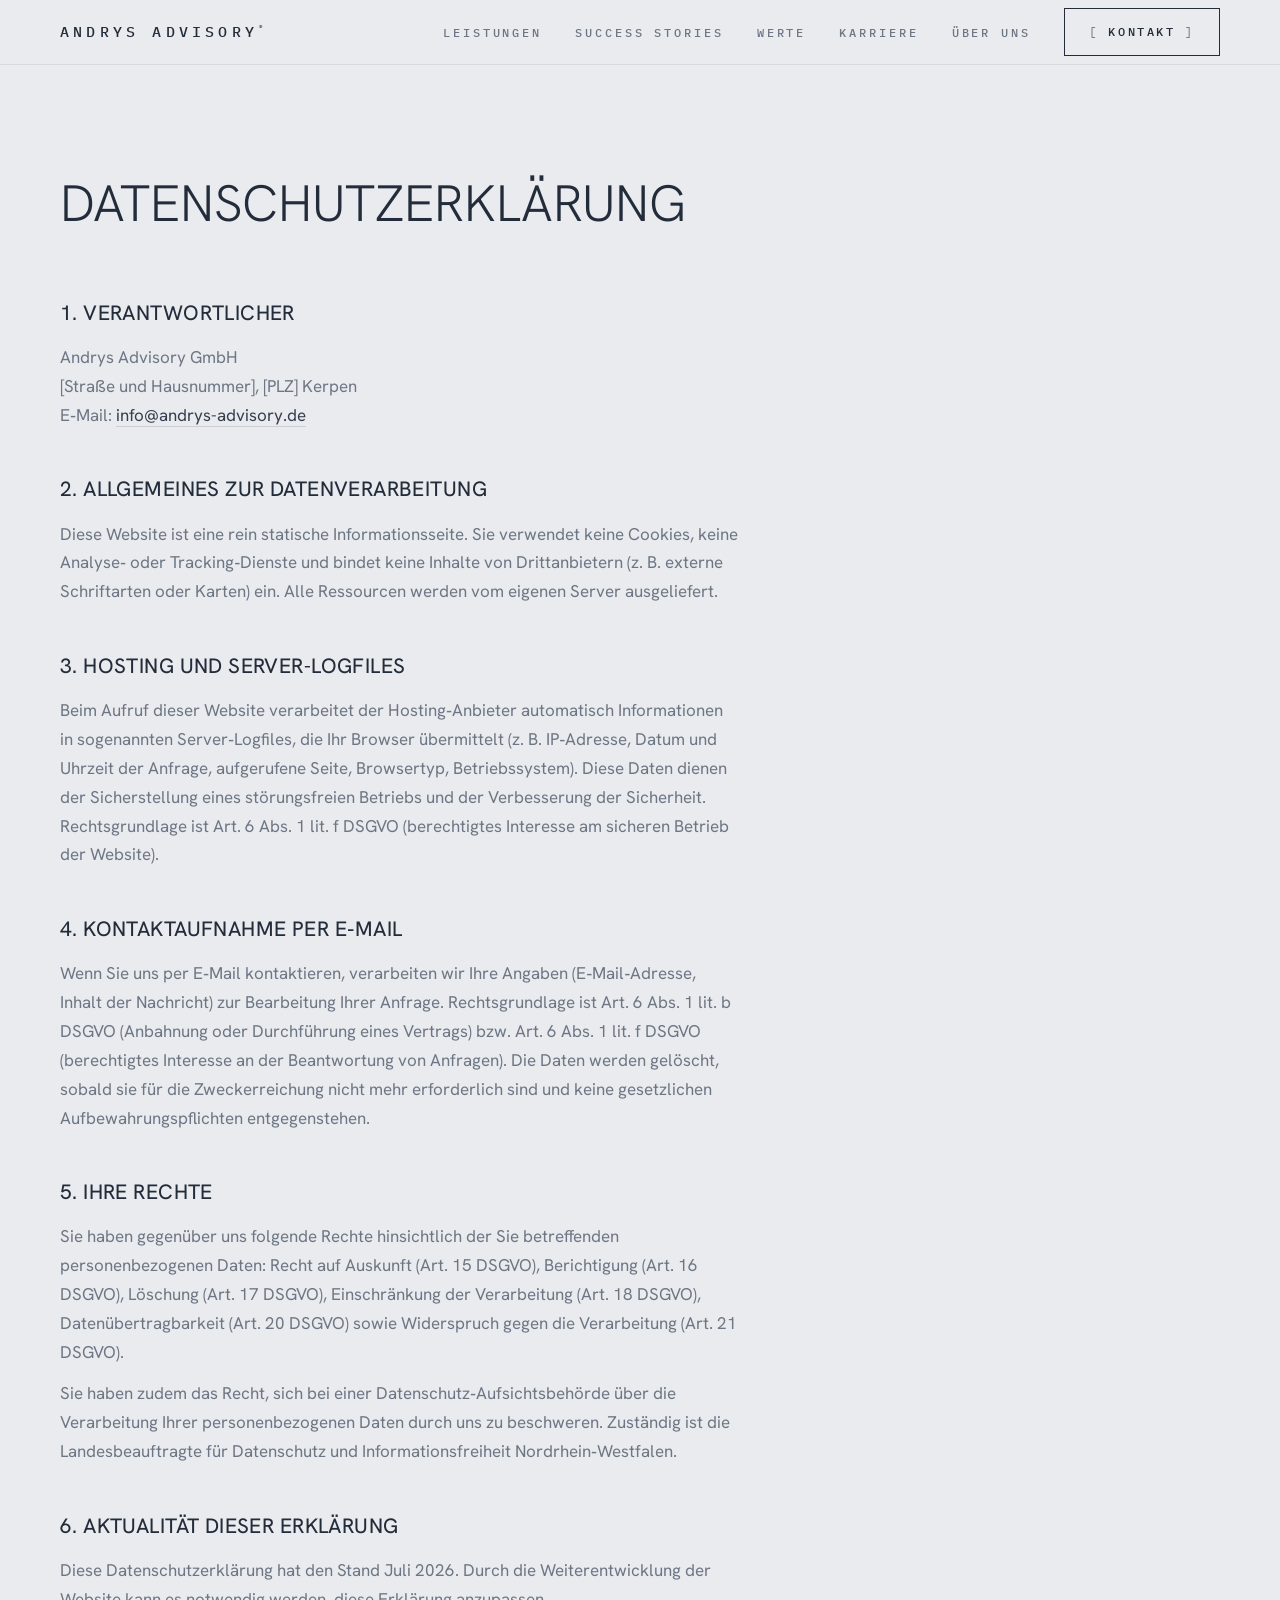
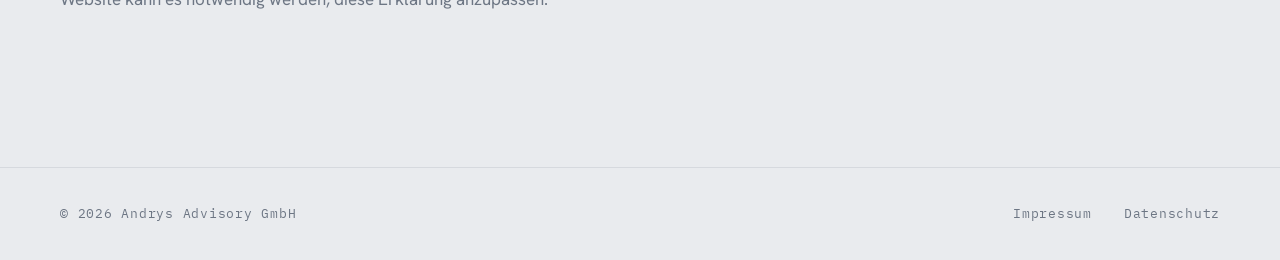
==== commit 2294fdfa: "Redesign: Arctic-Design (hell) ersetzt Schwarz-Gold-Theme Komplette Umstellung auf das Arctic-Artifa" ====
--- a/datenschutz.html
+++ b/datenschutz.html
@@ -15,17 +15,18 @@
 
   <header class="nav is-scrolled" id="nav">
     <div class="wrap nav-inner">
-      <a class="brand" href="index.html" aria-label="Andrys Advisory – zur Startseite">Andrys&nbsp;Advisory<span class="brand-dot">&reg;</span></a>
+      <a class="brand" href="index.html" aria-label="Andrys Advisory – zur Startseite">Andrys&nbsp;Advisory<span class="brand-reg">®</span></a>
       <nav aria-label="Hauptnavigation">
         <ul class="nav-links" id="nav-links">
-          <li><a class="nav-link" href="leistungen.html" data-scramble-hover>Leistungen</a></li>
-          <li><a class="nav-link" href="referenzen.html" data-scramble-hover>Success Stories</a></li>
-          <li><a class="nav-link" href="karriere.html" data-scramble-hover>Karriere</a></li>
-          <li><a class="nav-link" href="ueber.html" data-scramble-hover>&Uuml;ber uns</a></li>
-          <li class="nav-cta"><a class="btn" href="kontakt.html">[ Kontakt ]</a></li>
+          <li><a class="nav-link" href="index.html#leistungen">Leistungen</a></li>
+          <li><a class="nav-link" href="index.html#referenzen">Success&nbsp;Stories</a></li>
+          <li><a class="nav-link" href="index.html#werte">Werte</a></li>
+          <li><a class="nav-link" href="index.html#karriere">Karriere</a></li>
+          <li><a class="nav-link" href="index.html#ueber">Über&nbsp;uns</a></li>
+          <li class="nav-cta"><a class="btn" href="index.html#kontakt">Kontakt</a></li>
         </ul>
       </nav>
-      <button class="nav-toggle" id="nav-toggle" aria-expanded="false" aria-controls="nav-links" aria-label="Men&uuml; &ouml;ffnen">
+      <button class="nav-toggle" id="nav-toggle" aria-expanded="false" aria-controls="nav-links" aria-label="Menü öffnen">
         <span></span><span></span><span></span>
       </button>
     </div>
@@ -35,62 +36,42 @@
     <section class="page">
       <div class="wrap">
         <h1>Datenschutzerklärung</h1>
+        <!-- TODO: Diese Erklärung ist eine Basis-Fassung für eine statische Website ohne
+             Cookies, Tracking und Kontaktformular. Vor Veröffentlichung rechtlich prüfen
+             lassen und Hosting-Anbieter (Abschnitt "Hosting") konkret benennen. -->
 
-<h2>1. Datenschutz auf einen Blick</h2>
-<h3>Allgemeine Hinweise</h3> <p>Die folgenden Hinweise geben einen einfachen &Uuml;berblick dar&uuml;ber, was mit Ihren personenbezogenen Daten passiert, wenn Sie diese Website besuchen. Personenbezogene Daten sind alle Daten, mit denen Sie pers&ouml;nlich identifiziert werden k&ouml;nnen. Ausf&uuml;hrliche Informationen zum Thema Datenschutz entnehmen Sie unserer unter diesem Text aufgef&uuml;hrten Datenschutzerkl&auml;rung.</p>
-<h3>Datenerfassung auf dieser Website</h3> <h4>Wer ist verantwortlich f&uuml;r die Datenerfassung auf dieser Website?</h4> <p>Die Datenverarbeitung auf dieser Website erfolgt durch den Websitebetreiber. Dessen Kontaktdaten k&ouml;nnen Sie dem Abschnitt &bdquo;Hinweis zur Verantwortlichen Stelle&ldquo; in dieser Datenschutzerkl&auml;rung entnehmen.</p> <h4>Wie erfassen wir Ihre Daten?</h4> <p>Ihre Daten werden zum einen dadurch erhoben, dass Sie uns diese mitteilen. Hierbei kann es sich z.&nbsp;B. um Daten handeln, die Sie in ein Kontaktformular eingeben.</p> <p>Andere Daten werden automatisch oder nach Ihrer Einwilligung beim Besuch der Website durch unsere IT-Systeme erfasst. Das sind vor allem technische Daten (z.&nbsp;B. Internetbrowser, Betriebssystem oder Uhrzeit des Seitenaufrufs). Die Erfassung dieser Daten erfolgt automatisch, sobald Sie diese Website betreten.</p> <h4>Wof&uuml;r nutzen wir Ihre Daten?</h4> <p>Ein Teil der Daten wird erhoben, um eine fehlerfreie Bereitstellung der Website zu gew&auml;hrleisten. Andere Daten k&ouml;nnen zur Analyse Ihres Nutzerverhaltens verwendet werden. Sofern &uuml;ber die Website Vertr&auml;ge geschlossen oder angebahnt werden k&ouml;nnen, werden die &uuml;bermittelten Daten auch f&uuml;r Vertragsangebote, Bestellungen oder sonstige Auftragsanfragen verarbeitet.</p> <h4>Welche Rechte haben Sie bez&uuml;glich Ihrer Daten?</h4> <p>Sie haben jederzeit das Recht, unentgeltlich Auskunft &uuml;ber Herkunft, Empf&auml;nger und Zweck Ihrer gespeicherten personenbezogenen Daten zu erhalten. Sie haben au&szlig;erdem ein Recht, die Berichtigung oder L&ouml;schung dieser Daten zu verlangen. Wenn Sie eine Einwilligung zur Datenverarbeitung erteilt haben, k&ouml;nnen Sie diese Einwilligung jederzeit f&uuml;r die Zukunft widerrufen. Au&szlig;erdem haben Sie das Recht, unter bestimmten Umst&auml;nden die Einschr&auml;nkung der Verarbeitung Ihrer personenbezogenen Daten zu verlangen. Des Weiteren steht Ihnen ein Beschwerderecht bei der zust&auml;ndigen Aufsichtsbeh&ouml;rde zu.</p> <p>Hierzu sowie zu weiteren Fragen zum Thema Datenschutz k&ouml;nnen Sie sich jederzeit an uns wenden.</p>
-<h3>Analyse-Tools und Tools von Dritt&shy;anbietern</h3> <p>Beim Besuch dieser Website kann Ihr Surf-Verhalten statistisch ausgewertet werden. Das geschieht vor allem mit sogenannten Analyseprogrammen.</p> <p>Detaillierte Informationen zu diesen Analyseprogrammen finden Sie in der folgenden Datenschutzerkl&auml;rung.</p>
-<h2>2. Hosting</h2>
-<p>Wir hosten die Inhalte unserer Website bei folgendem Anbieter:</p>
-<h3>IONOS</h3> <p>Anbieter ist die IONOS SE, Elgendorfer Str. 57, 56410 Montabaur (nachfolgend IONOS). Wenn Sie unsere Website besuchen, erfasst IONOS verschiedene Logfiles inklusive Ihrer IP-Adressen. Details entnehmen Sie der Datenschutzerkl&auml;rung von IONOS: <a>https://www.ionos.de/terms-gtc/terms-privacy</a>.</p> <p>Die Verwendung von IONOS erfolgt auf Grundlage von Art. 6 Abs. 1 lit. f DSGVO. Wir haben ein berechtigtes Interesse an einer m&ouml;glichst zuverl&auml;ssigen Darstellung unserer Website. Sofern eine entsprechende Einwilligung abgefragt wurde, erfolgt die Verarbeitung ausschlie&szlig;lich auf Grundlage von Art. 6 Abs. 1 lit. a DSGVO und &sect; 25 Abs. 1 TDDDG, soweit die Einwilligung die Speicherung von Cookies oder den Zugriff auf Informationen im Endger&auml;t des Nutzers (z.&nbsp;B. Device-Fingerprinting) im Sinne des TDDDG umfasst. Die Einwilligung ist jederzeit widerrufbar.</p>
-<h4>Auftragsverarbeitung</h4> <p>Wir haben einen Vertrag &uuml;ber Auftragsverarbeitung (AVV) zur Nutzung des oben genannten Dienstes geschlossen. Hierbei handelt es sich um einen datenschutzrechtlich vorgeschriebenen Vertrag, der gew&auml;hrleistet, dass dieser die personenbezogenen Daten unserer Websitebesucher nur nach unseren Weisungen und unter Einhaltung der DSGVO verarbeitet.</p>
-<h2>3. Allgemeine Hinweise und Pflicht&shy;informationen</h2>
-<h3>Datenschutz</h3> <p>Die Betreiber dieser Seiten nehmen den Schutz Ihrer pers&ouml;nlichen Daten sehr ernst. Wir behandeln Ihre personenbezogenen Daten vertraulich und entsprechend den gesetzlichen Datenschutzvorschriften sowie dieser Datenschutzerkl&auml;rung.</p> <p>Wenn Sie diese Website benutzen, werden verschiedene personenbezogene Daten erhoben. Personenbezogene Daten sind Daten, mit denen Sie pers&ouml;nlich identifiziert werden k&ouml;nnen. Die vorliegende Datenschutzerkl&auml;rung erl&auml;utert, welche Daten wir erheben und wof&uuml;r wir sie nutzen. Sie erl&auml;utert auch, wie und zu welchem Zweck das geschieht.</p> <p>Wir weisen darauf hin, dass die Daten&uuml;bertragung im Internet (z.&nbsp;B. bei der Kommunikation per E-Mail) Sicherheitsl&uuml;cken aufweisen kann. Ein l&uuml;ckenloser Schutz der Daten vor dem Zugriff durch Dritte ist nicht m&ouml;glich.</p>
-<h3>Hinweis zur verantwortlichen Stelle</h3> <p>Die verantwortliche Stelle f&uuml;r die Datenverarbeitung auf dieser Website ist:</p> <p>Andrys Advisory GmbH<br>
-Am Keuschenend 59<br>
-50170 Kerpen</p>
-<p>Telefon: +49 175 868 47 59<br>
-E-Mail: info@andrys-advisory.de</p>
- <p>Verantwortliche Stelle ist die nat&uuml;rliche oder juristische Person, die allein oder gemeinsam mit anderen &uuml;ber die Zwecke und Mittel der Verarbeitung von personenbezogenen Daten (z.&nbsp;B. Namen, E-Mail-Adressen o. &Auml;.) entscheidet.</p>
-<h3>Speicherdauer</h3> <p>Soweit innerhalb dieser Datenschutzerkl&auml;rung keine speziellere Speicherdauer genannt wurde, verbleiben Ihre personenbezogenen Daten bei uns, bis der Zweck f&uuml;r die Datenverarbeitung entf&auml;llt. Wenn Sie ein berechtigtes L&ouml;schersuchen geltend machen oder eine Einwilligung zur Datenverarbeitung widerrufen, werden Ihre Daten gel&ouml;scht, sofern wir keine anderen rechtlich zul&auml;ssigen Gr&uuml;nde f&uuml;r die Speicherung Ihrer personenbezogenen Daten haben (z.&nbsp;B. steuer- oder handelsrechtliche Aufbewahrungsfristen); im letztgenannten Fall erfolgt die L&ouml;schung nach Fortfall dieser Gr&uuml;nde.</p>
-<h3>Allgemeine Hinweise zu den Rechtsgrundlagen der Datenverarbeitung auf dieser Website</h3> <p>Sofern Sie in die Datenverarbeitung eingewilligt haben, verarbeiten wir Ihre personenbezogenen Daten auf Grundlage von Art. 6 Abs. 1 lit. a DSGVO bzw. Art. 9 Abs. 2 lit. a DSGVO, sofern besondere Datenkategorien nach Art. 9 Abs. 1 DSGVO verarbeitet werden. Im Falle einer ausdr&uuml;cklichen Einwilligung in die &Uuml;bertragung personenbezogener Daten in Drittstaaten erfolgt die Datenverarbeitung au&szlig;erdem auf Grundlage von Art. 49 Abs. 1 lit. a DSGVO. Sofern Sie in die Speicherung von Cookies oder in den Zugriff auf Informationen in Ihr Endger&auml;t (z.&nbsp;B. via Device-Fingerprinting) eingewilligt haben, erfolgt die Datenverarbeitung zus&auml;tzlich auf Grundlage von &sect; 25 Abs. 1 TDDDG. Die Einwilligung ist jederzeit widerrufbar. Sind Ihre Daten zur Vertragserf&uuml;llung oder zur Durchf&uuml;hrung vorvertraglicher Ma&szlig;nahmen erforderlich, verarbeiten wir Ihre Daten auf Grundlage des Art. 6 Abs. 1 lit. b DSGVO. Des Weiteren verarbeiten wir Ihre Daten, sofern diese zur Erf&uuml;llung einer rechtlichen Verpflichtung erforderlich sind auf Grundlage von Art. 6 Abs. 1 lit. c DSGVO. Die Datenverarbeitung kann ferner auf Grundlage unseres berechtigten Interesses nach Art. 6 Abs. 1 lit. f DSGVO erfolgen. &Uuml;ber die jeweils im Einzelfall einschl&auml;gigen Rechtsgrundlagen wird in den folgenden Abs&auml;tzen dieser Datenschutzerkl&auml;rung informiert.</p>
-<h3>Empf&auml;nger von personenbezogenen Daten</h3> <p>Im Rahmen unserer Gesch&auml;ftst&auml;tigkeit arbeiten wir mit verschiedenen externen Stellen zusammen. Dabei ist teilweise auch eine &Uuml;bermittlung von personenbezogenen Daten an diese externen Stellen erforderlich. Wir geben personenbezogene Daten nur dann an externe Stellen weiter, wenn dies im Rahmen einer Vertragserf&uuml;llung erforderlich ist, wenn wir gesetzlich hierzu verpflichtet sind (z.&nbsp;B. Weitergabe von Daten an Steuerbeh&ouml;rden), wenn wir ein berechtigtes Interesse nach Art. 6 Abs. 1 lit. f DSGVO an der Weitergabe haben oder wenn eine sonstige Rechtsgrundlage die Datenweitergabe erlaubt. Beim Einsatz von Auftragsverarbeitern geben wir personenbezogene Daten unserer Kunden nur auf Grundlage eines g&uuml;ltigen Vertrags &uuml;ber Auftragsverarbeitung weiter. Im Falle einer gemeinsamen Verarbeitung wird ein Vertrag &uuml;ber gemeinsame Verarbeitung geschlossen.</p>
-<h3>Widerruf Ihrer Einwilligung zur Datenverarbeitung</h3> <p>Viele Datenverarbeitungsvorg&auml;nge sind nur mit Ihrer ausdr&uuml;cklichen Einwilligung m&ouml;glich. Sie k&ouml;nnen eine bereits erteilte Einwilligung jederzeit widerrufen. Die Rechtm&auml;&szlig;igkeit der bis zum Widerruf erfolgten Datenverarbeitung bleibt vom Widerruf unber&uuml;hrt.</p>
-<h3>Widerspruchsrecht gegen die Datenerhebung in besonderen F&auml;llen sowie gegen Direktwerbung (Art. 21 DSGVO)</h3> <p>WENN DIE DATENVERARBEITUNG AUF GRUNDLAGE VON ART. 6 ABS. 1 LIT. E ODER F DSGVO ERFOLGT, HABEN SIE JEDERZEIT DAS RECHT, AUS GR&Uuml;NDEN, DIE SICH AUS IHRER BESONDEREN SITUATION ERGEBEN, GEGEN DIE VERARBEITUNG IHRER PERSONENBEZOGENEN DATEN WIDERSPRUCH EINZULEGEN; DIES GILT AUCH F&Uuml;R EIN AUF DIESE BESTIMMUNGEN GEST&Uuml;TZTES PROFILING. DIE JEWEILIGE RECHTSGRUNDLAGE, AUF DENEN EINE VERARBEITUNG BERUHT, ENTNEHMEN SIE DIESER DATENSCHUTZERKL&Auml;RUNG. WENN SIE WIDERSPRUCH EINLEGEN, WERDEN WIR IHRE BETROFFENEN PERSONENBEZOGENEN DATEN NICHT MEHR VERARBEITEN, ES SEI DENN, WIR K&Ouml;NNEN ZWINGENDE SCHUTZW&Uuml;RDIGE GR&Uuml;NDE F&Uuml;R DIE VERARBEITUNG NACHWEISEN, DIE IHRE INTERESSEN, RECHTE UND FREIHEITEN &Uuml;BERWIEGEN ODER DIE VERARBEITUNG DIENT DER GELTENDMACHUNG, AUS&Uuml;BUNG ODER VERTEIDIGUNG VON RECHTSANSPR&Uuml;CHEN (WIDERSPRUCH NACH ART. 21 ABS. 1 DSGVO).</p> <p>WERDEN IHRE PERSONENBEZOGENEN DATEN VERARBEITET, UM DIREKTWERBUNG ZU BETREIBEN, SO HABEN SIE DAS RECHT, JEDERZEIT WIDERSPRUCH GEGEN DIE VERARBEITUNG SIE BETREFFENDER PERSONENBEZOGENER DATEN ZUM ZWECKE DERARTIGER WERBUNG EINZULEGEN; DIES GILT AUCH F&Uuml;R DAS PROFILING, SOWEIT ES MIT SOLCHER DIREKTWERBUNG IN VERBINDUNG STEHT. WENN SIE WIDERSPRECHEN, WERDEN IHRE PERSONENBEZOGENEN DATEN ANSCHLIESSEND NICHT MEHR ZUM ZWECKE DER DIREKTWERBUNG VERWENDET (WIDERSPRUCH NACH ART. 21 ABS. 2 DSGVO).</p>
-<h3>Beschwerde&shy;recht bei der zust&auml;ndigen Aufsichts&shy;beh&ouml;rde</h3> <p>Im Falle von Verst&ouml;&szlig;en gegen die DSGVO steht den Betroffenen ein Beschwerderecht bei einer Aufsichtsbeh&ouml;rde, insbesondere in dem Mitgliedstaat ihres gew&ouml;hnlichen Aufenthalts, ihres Arbeitsplatzes oder des Orts des mutma&szlig;lichen Versto&szlig;es zu. Das Beschwerderecht besteht unbeschadet anderweitiger verwaltungsrechtlicher oder gerichtlicher Rechtsbehelfe.</p>
-<h3>Recht auf Daten&shy;&uuml;bertrag&shy;barkeit</h3> <p>Sie haben das Recht, Daten, die wir auf Grundlage Ihrer Einwilligung oder in Erf&uuml;llung eines Vertrags automatisiert verarbeiten, an sich oder an einen Dritten in einem g&auml;ngigen, maschinenlesbaren Format aush&auml;ndigen zu lassen. Sofern Sie die direkte &Uuml;bertragung der Daten an einen anderen Verantwortlichen verlangen, erfolgt dies nur, soweit es technisch machbar ist.</p>
-<h3>Auskunft, Berichtigung und L&ouml;schung</h3> <p>Sie haben im Rahmen der geltenden gesetzlichen Bestimmungen jederzeit das Recht auf unentgeltliche Auskunft &uuml;ber Ihre gespeicherten personenbezogenen Daten, deren Herkunft und Empf&auml;nger und den Zweck der Datenverarbeitung und ggf. ein Recht auf Berichtigung oder L&ouml;schung dieser Daten. Hierzu sowie zu weiteren Fragen zum Thema personenbezogene Daten k&ouml;nnen Sie sich jederzeit an uns wenden.</p>
-<h3>Recht auf Einschr&auml;nkung der Verarbeitung</h3> <p>Sie haben das Recht, die Einschr&auml;nkung der Verarbeitung Ihrer personenbezogenen Daten zu verlangen. Hierzu k&ouml;nnen Sie sich jederzeit an uns wenden. Das Recht auf Einschr&auml;nkung der Verarbeitung besteht in folgenden F&auml;llen:</p> <ul> <li>Wenn Sie die Richtigkeit Ihrer bei uns gespeicherten personenbezogenen Daten bestreiten, ben&ouml;tigen wir in der Regel Zeit, um dies zu &uuml;berpr&uuml;fen. F&uuml;r die Dauer der Pr&uuml;fung haben Sie das Recht, die Einschr&auml;nkung der Verarbeitung Ihrer personenbezogenen Daten zu verlangen.</li> <li>Wenn die Verarbeitung Ihrer personenbezogenen Daten unrechtm&auml;&szlig;ig geschah/geschieht, k&ouml;nnen Sie statt der L&ouml;schung die Einschr&auml;nkung der Datenverarbeitung verlangen.</li> <li>Wenn wir Ihre personenbezogenen Daten nicht mehr ben&ouml;tigen, Sie sie jedoch zur Aus&uuml;bung, Verteidigung oder Geltendmachung von Rechtsanspr&uuml;chen ben&ouml;tigen, haben Sie das Recht, statt der L&ouml;schung die Einschr&auml;nkung der Verarbeitung Ihrer personenbezogenen Daten zu verlangen.</li> <li>Wenn Sie einen Widerspruch nach Art. 21 Abs. 1 DSGVO eingelegt haben, muss eine Abw&auml;gung zwischen Ihren und unseren Interessen vorgenommen werden. Solange noch nicht feststeht, wessen Interessen &uuml;berwiegen, haben Sie das Recht, die Einschr&auml;nkung der Verarbeitung Ihrer personenbezogenen Daten zu verlangen.</li> </ul> <p>Wenn Sie die Verarbeitung Ihrer personenbezogenen Daten eingeschr&auml;nkt haben, d&uuml;rfen diese Daten &ndash; von ihrer Speicherung abgesehen &ndash; nur mit Ihrer Einwilligung oder zur Geltendmachung, Aus&uuml;bung oder Verteidigung von Rechtsanspr&uuml;chen oder zum Schutz der Rechte einer anderen nat&uuml;rlichen oder juristischen Person oder aus Gr&uuml;nden eines wichtigen &ouml;ffentlichen Interesses der Europ&auml;ischen Union oder eines Mitgliedstaats verarbeitet werden.</p>
-<h3>SSL- bzw. TLS-Verschl&uuml;sselung</h3> <p>Diese Seite nutzt aus Sicherheitsgr&uuml;nden und zum Schutz der &Uuml;bertragung vertraulicher Inhalte, wie zum Beispiel Bestellungen oder Anfragen, die Sie an uns als Seitenbetreiber senden, eine SSL- bzw. TLS-Verschl&uuml;sselung. Eine verschl&uuml;sselte Verbindung erkennen Sie daran, dass die Adresszeile des Browsers von &bdquo;http://&ldquo; auf &bdquo;https://&ldquo; wechselt und an dem Schloss-Symbol in Ihrer Browserzeile.</p> <p>Wenn die SSL- bzw. TLS-Verschl&uuml;sselung aktiviert ist, k&ouml;nnen die Daten, die Sie an uns &uuml;bermitteln, nicht von Dritten mitgelesen werden.</p>
-<h2>4. Datenerfassung auf dieser Website</h2>
-<h3>Cookies</h3> <p>Unsere Internetseiten verwenden so genannte &bdquo;Cookies&ldquo;. Cookies sind kleine Datenpakete und richten auf Ihrem Endger&auml;t keinen Schaden an. Sie werden entweder vor&uuml;bergehend f&uuml;r die Dauer einer Sitzung (Session-Cookies) oder dauerhaft (permanente Cookies) auf Ihrem Endger&auml;t gespeichert. Session-Cookies werden nach Ende Ihres Besuchs automatisch gel&ouml;scht. Permanente Cookies bleiben auf Ihrem Endger&auml;t gespeichert, bis Sie diese selbst l&ouml;schen oder eine automatische L&ouml;schung durch Ihren Webbrowser erfolgt.</p> <p>Cookies k&ouml;nnen von uns (First-Party-Cookies) oder von Drittunternehmen stammen (sog. Third-Party-Cookies). Third-Party-Cookies erm&ouml;glichen die Einbindung bestimmter Dienstleistungen von Drittunternehmen innerhalb von Webseiten (z.&nbsp;B. Cookies zur Abwicklung von Zahlungsdienstleistungen).</p> <p>Cookies haben verschiedene Funktionen. Zahlreiche Cookies sind technisch notwendig, da bestimmte Webseitenfunktionen ohne diese nicht funktionieren w&uuml;rden (z.&nbsp;B. die Warenkorbfunktion oder die Anzeige von Videos). Andere Cookies k&ouml;nnen zur Auswertung des Nutzerverhaltens oder zu Werbezwecken verwendet werden.</p> <p>Cookies, die zur Durchf&uuml;hrung des elektronischen Kommunikationsvorgangs, zur Bereitstellung bestimmter, von Ihnen erw&uuml;nschter Funktionen (z.&nbsp;B. f&uuml;r die Warenkorbfunktion) oder zur Optimierung der Website (z.&nbsp;B. Cookies zur Messung des Webpublikums) erforderlich sind (notwendige Cookies), werden auf Grundlage von Art. 6 Abs. 1 lit. f DSGVO gespeichert, sofern keine andere Rechtsgrundlage angegeben wird. Der Websitebetreiber hat ein berechtigtes Interesse an der Speicherung von notwendigen Cookies zur technisch fehlerfreien und optimierten Bereitstellung seiner Dienste. Sofern eine Einwilligung zur Speicherung von Cookies und vergleichbaren Wiedererkennungstechnologien abgefragt wurde, erfolgt die Verarbeitung ausschlie&szlig;lich auf Grundlage dieser Einwilligung (Art. 6 Abs. 1 lit. a DSGVO und &sect; 25 Abs. 1 TDDDG); die Einwilligung ist jederzeit widerrufbar.</p> <p>Sie k&ouml;nnen Ihren Browser so einstellen, dass Sie &uuml;ber das Setzen von Cookies informiert werden und Cookies nur im Einzelfall erlauben, die Annahme von Cookies f&uuml;r bestimmte F&auml;lle oder generell ausschlie&szlig;en sowie das automatische L&ouml;schen der Cookies beim Schlie&szlig;en des Browsers aktivieren. Bei der Deaktivierung von Cookies kann die Funktionalit&auml;t dieser Website eingeschr&auml;nkt sein.</p> <p>Welche Cookies und Dienste auf dieser Website eingesetzt werden, k&ouml;nnen Sie dieser Datenschutzerkl&auml;rung entnehmen.</p>
-<h3>Einwilligung mit Borlabs Cookie</h3> <p>Unsere Website nutzt die Consent-Technologie von Borlabs Cookie, um Ihre Einwilligung zur Speicherung bestimmter Cookies in Ihrem Browser oder zum Einsatz bestimmter Technologien einzuholen und diese datenschutzkonform zu dokumentieren. Anbieter dieser Technologie ist die Borlabs GmbH, R&uuml;benkamp 32, 22305 Hamburg (im Folgenden Borlabs).</p> <p>Wenn Sie unsere Website betreten, wird ein Borlabs-Cookie in Ihrem Browser gespeichert, in dem die von Ihnen erteilten Einwilligungen oder der Widerruf dieser Einwilligungen gespeichert werden. Diese Daten werden nicht an den Anbieter von Borlabs Cookie weitergegeben.</p> <p>Die erfassten Daten werden gespeichert, bis Sie uns zur L&ouml;schung auffordern bzw. das Borlabs-Cookie selbst l&ouml;schen oder der Zweck f&uuml;r die Datenspeicherung entf&auml;llt. Zwingende gesetzliche Aufbewahrungsfristen bleiben unber&uuml;hrt. Details zur Datenverarbeitung von Borlabs Cookie finden Sie unter <a>https://de.borlabs.io/kb/welche-daten-speichert-borlabs-cookie/</a>.</p> <p>Der Einsatz der Borlabs-Cookie-Consent-Technologie erfolgt, um die gesetzlich vorgeschriebenen Einwilligungen f&uuml;r den Einsatz von Cookies einzuholen. Rechtsgrundlage hierf&uuml;r ist Art. 6 Abs. 1 lit. c DSGVO.</p>
-<h3>Server-Log-Dateien</h3> <p>Der Provider der Seiten erhebt und speichert automatisch Informationen in so genannten Server-Log-Dateien, die Ihr Browser automatisch an uns &uuml;bermittelt. Dies sind:</p> <ul> <li>Browsertyp und Browserversion</li> <li>verwendetes Betriebssystem</li> <li>Referrer URL</li> <li>Hostname des zugreifenden Rechners</li> <li>Uhrzeit der Serveranfrage</li> <li>IP-Adresse</li> </ul> <p>Eine Zusammenf&uuml;hrung dieser Daten mit anderen Datenquellen wird nicht vorgenommen.</p> <p>Die Erfassung dieser Daten erfolgt auf Grundlage von Art. 6 Abs. 1 lit. f DSGVO. Der Websitebetreiber hat ein berechtigtes Interesse an der technisch fehlerfreien Darstellung und der Optimierung seiner Website &ndash; hierzu m&uuml;ssen die Server-Log-Files erfasst werden.</p>
-<h3>Kontaktformular</h3> <p>Wenn Sie uns per Kontaktformular Anfragen zukommen lassen, werden Ihre Angaben aus dem Anfrageformular inklusive der von Ihnen dort angegebenen Kontaktdaten zwecks Bearbeitung der Anfrage und f&uuml;r den Fall von Anschlussfragen bei uns gespeichert. Diese Daten geben wir nicht ohne Ihre Einwilligung weiter.</p> <p>Die Verarbeitung dieser Daten erfolgt auf Grundlage von Art. 6 Abs. 1 lit. b DSGVO, sofern Ihre Anfrage mit der Erf&uuml;llung eines Vertrags zusammenh&auml;ngt oder zur Durchf&uuml;hrung vorvertraglicher Ma&szlig;nahmen erforderlich ist. In allen &uuml;brigen F&auml;llen beruht die Verarbeitung auf unserem berechtigten Interesse an der effektiven Bearbeitung der an uns gerichteten Anfragen (Art. 6 Abs. 1 lit. f DSGVO) oder auf Ihrer Einwilligung (Art. 6 Abs. 1 lit. a DSGVO) sofern diese abgefragt wurde; die Einwilligung ist jederzeit widerrufbar.</p> <p>Die von Ihnen im Kontaktformular eingegebenen Daten verbleiben bei uns, bis Sie uns zur L&ouml;schung auffordern, Ihre Einwilligung zur Speicherung widerrufen oder der Zweck f&uuml;r die Datenspeicherung entf&auml;llt (z.&nbsp;B. nach abgeschlossener Bearbeitung Ihrer Anfrage). Zwingende gesetzliche Bestimmungen &ndash; insbesondere Aufbewahrungsfristen &ndash; bleiben unber&uuml;hrt.</p>
-<h3>Anfrage per E-Mail, Telefon oder Telefax</h3> <p>Wenn Sie uns per E-Mail, Telefon oder Telefax kontaktieren, wird Ihre Anfrage inklusive aller daraus hervorgehenden personenbezogenen Daten (Name, Anfrage) zum Zwecke der Bearbeitung Ihres Anliegens bei uns gespeichert und verarbeitet. Diese Daten geben wir nicht ohne Ihre Einwilligung weiter.</p> <p>Die Verarbeitung dieser Daten erfolgt auf Grundlage von Art. 6 Abs. 1 lit. b DSGVO, sofern Ihre Anfrage mit der Erf&uuml;llung eines Vertrags zusammenh&auml;ngt oder zur Durchf&uuml;hrung vorvertraglicher Ma&szlig;nahmen erforderlich ist. In allen &uuml;brigen F&auml;llen beruht die Verarbeitung auf unserem berechtigten Interesse an der effektiven Bearbeitung der an uns gerichteten Anfragen (Art. 6 Abs. 1 lit. f DSGVO) oder auf Ihrer Einwilligung (Art. 6 Abs. 1 lit. a DSGVO) sofern diese abgefragt wurde; die Einwilligung ist jederzeit widerrufbar.</p> <p>Die von Ihnen an uns per Kontaktanfragen &uuml;bersandten Daten verbleiben bei uns, bis Sie uns zur L&ouml;schung auffordern, Ihre Einwilligung zur Speicherung widerrufen oder der Zweck f&uuml;r die Datenspeicherung entf&auml;llt (z.&nbsp;B. nach abgeschlossener Bearbeitung Ihres Anliegens). Zwingende gesetzliche Bestimmungen &ndash; insbesondere gesetzliche Aufbewahrungsfristen &ndash; bleiben unber&uuml;hrt.</p>
-<h3>Google Calendar</h3> <p>Auf unserer Website haben Sie die M&ouml;glichkeit, Termine mit uns zu vereinbaren. F&uuml;r die Planung nutzen wir Google Calendar. Anbieter ist die Google Ireland Limited (&bdquo;Google&ldquo;), Gordon House, Barrow Street, Dublin 4, Irland (nachfolgend &bdquo;Google&ldquo;).</p> <p>Zum Zweck der Terminbuchung geben Sie die abgefragten Daten und den Wunschtermin in die daf&uuml;r vorgesehene Maske ein. Die eingegebenen Daten werden f&uuml;r die Planung, Durchf&uuml;hrung und ggf. f&uuml;r die Nachbereitung des Termins verwendet. Die Termindaten werden f&uuml;r uns auf den Servern von Google Calendar gespeichert, dessen Datenschutzerkl&auml;rung Sie hier einsehen k&ouml;nnen: <a>https://policies.google.com/privacy</a>.</p> <p>Die von Ihnen eingegebenen Daten verbleiben bei uns, bis Sie uns zur L&ouml;schung auffordern, Ihre Einwilligung zur Speicherung widerrufen oder der Zweck f&uuml;r die Datenspeicherung entf&auml;llt. Zwingende gesetzliche Bestimmungen &ndash; insbesondere Aufbewahrungsfristen &ndash; bleiben unber&uuml;hrt.</p> <p>Rechtsgrundlage f&uuml;r die Datenverarbeitung ist Art. 6 Abs. 1 lit. f DSGVO. Der Websitebetreiber hat ein berechtigtes Interesse an einer m&ouml;glichst unkomplizierten Terminvereinbarung mit Interessenten und Kunden. Sofern eine entsprechende Einwilligung abgefragt wurde, erfolgt die Verarbeitung ausschlie&szlig;lich auf Grundlage von Art. 6 Abs. 1 lit. a DSGVO und &sect; 25 Abs. 1 TDDDG, soweit die Einwilligung die Speicherung von Cookies oder den Zugriff auf Informationen im Endger&auml;t des Nutzers (z.&nbsp;B. f&uuml;r Device-Fingerprinting) im Sinne des TDDDG umfasst. Die Einwilligung ist jederzeit widerrufbar.</p> <p>Die Daten&uuml;bertragung in die USA wird auf die Standardvertragsklauseln der EU-Kommission gest&uuml;tzt. Details finden Sie hier: <a>https://workspace.google.com/terms/dpa_terms.html</a> und hier <a>https://cloud.google.com/terms/sccs</a>.</p>
-<p>Das Unternehmen verf&uuml;gt &uuml;ber eine Zertifizierung nach dem &bdquo;EU-US Data Privacy Framework&ldquo; (DPF). Der DPF ist ein &Uuml;bereinkommen zwischen der Europ&auml;ischen Union und den USA, der die Einhaltung europ&auml;ischer Datenschutzstandards bei Datenverarbeitungen in den USA gew&auml;hrleisten soll. Jedes nach dem DPF zertifizierte Unternehmen verpflichtet sich, diese Datenschutzstandards einzuhalten. Weitere Informationen hierzu erhalten Sie vom Anbieter unter folgendem Link: <a>https://www.dataprivacyframework.gov/participant/5780</a>.</p>
-<h4>Auftragsverarbeitung</h4> <p>Wir haben einen Vertrag &uuml;ber Auftragsverarbeitung (AVV) zur Nutzung des oben genannten Dienstes geschlossen. Hierbei handelt es sich um einen datenschutzrechtlich vorgeschriebenen Vertrag, der gew&auml;hrleistet, dass dieser die personenbezogenen Daten unserer Websitebesucher nur nach unseren Weisungen und unter Einhaltung der DSGVO verarbeitet.</p>
-<h2>5. Plugins und Tools</h2>
-<h3>Google Maps</h3> <p>Diese Seite nutzt den Kartendienst Google Maps. Anbieter ist die Google Ireland Limited (&bdquo;Google&ldquo;), Gordon House, Barrow Street, Dublin 4, Irland. Mit Hilfe dieses Dienstes k&ouml;nnen wir Kartenmaterial auf unserer Website einbinden.</p> <p>Zur Nutzung der Funktionen von Google Maps ist es notwendig, Ihre IP-Adresse zu speichern. Diese Informationen werden in der Regel an einen Server von Google in den USA &uuml;bertragen und dort gespeichert. Der Anbieter dieser Seite hat keinen Einfluss auf diese Daten&uuml;bertragung. Wenn Google Maps aktiviert ist, kann Google zum Zwecke der einheitlichen Darstellung der Schriftarten Google Fonts verwenden. Beim Aufruf von Google Maps l&auml;dt Ihr Browser die ben&ouml;tigten Web Fonts in ihren Browsercache, um Texte und Schriftarten korrekt anzuzeigen.</p> <p>Die Nutzung von Google Maps erfolgt im Interesse einer ansprechenden Darstellung unserer Online-Angebote und an einer leichten Auffindbarkeit der von uns auf der Website angegebenen Orte. Dies stellt ein berechtigtes Interesse im Sinne von Art. 6 Abs. 1 lit. f DSGVO dar. Sofern eine entsprechende Einwilligung abgefragt wurde, erfolgt die Verarbeitung ausschlie&szlig;lich auf Grundlage von Art. 6 Abs. 1 lit. a DSGVO und &sect; 25 Abs. 1 TDDDG, soweit die Einwilligung die Speicherung von Cookies oder den Zugriff auf Informationen im Endger&auml;t des Nutzers (z.&nbsp;B. Device-Fingerprinting) im Sinne des TDDDG umfasst. Die Einwilligung ist jederzeit widerrufbar.</p> <p>Die Daten&uuml;bertragung in die USA wird auf die Standardvertragsklauseln der EU-Kommission gest&uuml;tzt. Details finden Sie hier: <a>https://privacy.google.com/businesses/gdprcontrollerterms/</a> und <a>https://privacy.google.com/businesses/gdprcontrollerterms/sccs/</a>.</p> <p>Mehr Informationen zum Umgang mit Nutzerdaten finden Sie in der Datenschutzerkl&auml;rung von Google: <a>https://policies.google.com/privacy?hl=de</a>.</p>
-<p>Das Unternehmen verf&uuml;gt &uuml;ber eine Zertifizierung nach dem &bdquo;EU-US Data Privacy Framework&ldquo; (DPF). Der DPF ist ein &Uuml;bereinkommen zwischen der Europ&auml;ischen Union und den USA, der die Einhaltung europ&auml;ischer Datenschutzstandards bei Datenverarbeitungen in den USA gew&auml;hrleisten soll. Jedes nach dem DPF zertifizierte Unternehmen verpflichtet sich, diese Datenschutzstandards einzuhalten. Weitere Informationen hierzu erhalten Sie vom Anbieter unter folgendem Link: <a>https://www.dataprivacyframework.gov/participant/5780</a>.</p>
-<h2>6. eCommerce und Zahlungs&shy;anbieter</h2>
-<h3>Verarbeiten von Kunden- und Vertragsdaten</h3> <p>Wir erheben, verarbeiten und nutzen personenbezogene Kunden- und Vertragsdaten zur Begr&uuml;ndung, inhaltlichen Ausgestaltung und &Auml;nderung unserer Vertragsbeziehungen. Personenbezogene Daten &uuml;ber die Inanspruchnahme dieser Website (Nutzungsdaten) erheben, verarbeiten und nutzen wir nur, soweit dies erforderlich ist, um dem Nutzer die Inanspruchnahme des Dienstes zu erm&ouml;glichen oder abzurechnen. Rechtsgrundlage hierf&uuml;r ist Art. 6 Abs. 1 lit. b DSGVO.</p> <p>Die erhobenen Kundendaten werden nach Abschluss des Auftrags oder Beendigung der Gesch&auml;ftsbeziehung und Ablauf der ggf. bestehenden gesetzlichen Aufbewahrungsfristen gel&ouml;scht. Gesetzliche Aufbewahrungsfristen bleiben unber&uuml;hrt.</p>
-<h2>7. Eigene Dienste</h2>
-<h3>Umgang mit Bewerberdaten</h3> <p>Wir bieten Ihnen die M&ouml;glichkeit, sich bei uns zu bewerben (z.&nbsp;B. per E-Mail, postalisch oder via Online-Bewerberformular). Im Folgenden informieren wir Sie &uuml;ber Umfang, Zweck und Verwendung Ihrer im Rahmen des Bewerbungsprozesses erhobenen personenbezogenen Daten. Wir versichern, dass die Erhebung, Verarbeitung und Nutzung Ihrer Daten in &Uuml;bereinstimmung mit geltendem Datenschutzrecht und allen weiteren gesetzlichen Bestimmungen erfolgt und Ihre Daten streng vertraulich behandelt werden.</p> <h4>Umfang und Zweck der Datenerhebung </h4> <p>Wenn Sie uns eine Bewerbung zukommen lassen, verarbeiten wir Ihre damit verbundenen personenbezogenen Daten (z.&nbsp;B. Kontakt- und Kommunikationsdaten, Bewerbungsunterlagen, Notizen im Rahmen von Bewerbungsgespr&auml;chen etc.), soweit dies zur Entscheidung &uuml;ber die Begr&uuml;ndung eines Besch&auml;ftigungsverh&auml;ltnisses erforderlich ist. Rechtsgrundlage hierf&uuml;r ist &sect; 26 BDSG nach deutschem Recht (Anbahnung eines Besch&auml;ftigungsverh&auml;ltnisses), Art. 6 Abs. 1 lit. b DSGVO (allgemeine Vertragsanbahnung) und &ndash; sofern Sie eine Einwilligung erteilt haben &ndash; Art. 6 Abs. 1 lit. a DSGVO. Die Einwilligung ist jederzeit widerrufbar. Ihre personenbezogenen Daten werden innerhalb unseres Unternehmens ausschlie&szlig;lich an Personen weitergegeben, die an der Bearbeitung Ihrer Bewerbung beteiligt sind.</p> <p>Sofern die Bewerbung erfolgreich ist, werden die von Ihnen eingereichten Daten auf Grundlage von &sect; 26 BDSG und Art. 6 Abs. 1 lit. b DSGVO zum Zwecke der Durchf&uuml;hrung des Besch&auml;ftigungsverh&auml;ltnisses in unseren Datenverarbeitungssystemen gespeichert.</p> <h4>Aufbewahrungsdauer der Daten</h4> <p>Sofern wir Ihnen kein Stellenangebot machen k&ouml;nnen, Sie ein Stellenangebot ablehnen oder Ihre Bewerbung zur&uuml;ckziehen, behalten wir uns das Recht vor, die von Ihnen &uuml;bermittelten Daten auf Grundlage unserer berechtigten Interessen (Art. 6 Abs. 1 lit. f DSGVO) bis zu 6 Monate ab der Beendigung des Bewerbungsverfahrens (Ablehnung oder Zur&uuml;ckziehung der Bewerbung) bei uns aufzubewahren. Anschlie&szlig;end werden die Daten gel&ouml;scht und die physischen Bewerbungsunterlagen vernichtet. Die Aufbewahrung dient insbesondere Nachweiszwecken im Falle eines Rechtsstreits. Sofern ersichtlich ist, dass die Daten nach Ablauf der 6-Monatsfrist erforderlich sein werden (z.&nbsp;B. aufgrund eines drohenden oder anh&auml;ngigen Rechtsstreits), findet eine L&ouml;schung erst statt, wenn der Zweck f&uuml;r die weitergehende Aufbewahrung entf&auml;llt.</p> <p>Eine l&auml;ngere Aufbewahrung kann au&szlig;erdem stattfinden, wenn Sie eine entsprechende Einwilligung (Art. 6 Abs. 1 lit. a DSGVO) erteilt haben oder wenn gesetzliche Aufbewahrungspflichten der L&ouml;schung entgegenstehen.</p>
+        <h2>1. Verantwortlicher</h2>
+        <!-- TODO: Anschrift vervollständigen -->
+        <p>
+          Andrys Advisory GmbH<br>
+          [Straße und Hausnummer], [PLZ] Kerpen<br>
+          E‑Mail: <a href="mailto:info@andrys-advisory.de">info@andrys-advisory.de</a>
+        </p>
+
+        <h2>2. Allgemeines zur Datenverarbeitung</h2>
+        <p>Diese Website ist eine rein statische Informationsseite. Sie verwendet keine Cookies, keine Analyse‑ oder Tracking‑Dienste und bindet keine Inhalte von Drittanbietern (z.&nbsp;B. externe Schriftarten oder Karten) ein. Alle Ressourcen werden vom eigenen Server ausgeliefert.</p>
+
+        <h2>3. Hosting und Server-Logfiles</h2>
+        <!-- TODO: Hosting-Anbieter benennen und ggf. AV-Vertrag erwähnen -->
+        <p>Beim Aufruf dieser Website verarbeitet der Hosting‑Anbieter automatisch Informationen in sogenannten Server‑Logfiles, die Ihr Browser übermittelt (z.&nbsp;B. IP‑Adresse, Datum und Uhrzeit der Anfrage, aufgerufene Seite, Browsertyp, Betriebssystem). Diese Daten dienen der Sicherstellung eines störungsfreien Betriebs und der Verbesserung der Sicherheit. Rechtsgrundlage ist Art.&nbsp;6 Abs.&nbsp;1 lit.&nbsp;f DSGVO (berechtigtes Interesse am sicheren Betrieb der Website).</p>
+
+        <h2>4. Kontaktaufnahme per E‑Mail</h2>
+        <p>Wenn Sie uns per E‑Mail kontaktieren, verarbeiten wir Ihre Angaben (E‑Mail‑Adresse, Inhalt der Nachricht) zur Bearbeitung Ihrer Anfrage. Rechtsgrundlage ist Art.&nbsp;6 Abs.&nbsp;1 lit.&nbsp;b DSGVO (Anbahnung oder Durchführung eines Vertrags) bzw. Art.&nbsp;6 Abs.&nbsp;1 lit.&nbsp;f DSGVO (berechtigtes Interesse an der Beantwortung von Anfragen). Die Daten werden gelöscht, sobald sie für die Zweckerreichung nicht mehr erforderlich sind und keine gesetzlichen Aufbewahrungspflichten entgegenstehen.</p>
+
+        <h2>5. Ihre Rechte</h2>
+        <p>Sie haben gegenüber uns folgende Rechte hinsichtlich der Sie betreffenden personenbezogenen Daten: Recht auf Auskunft (Art.&nbsp;15 DSGVO), Berichtigung (Art.&nbsp;16 DSGVO), Löschung (Art.&nbsp;17 DSGVO), Einschränkung der Verarbeitung (Art.&nbsp;18 DSGVO), Datenübertragbarkeit (Art.&nbsp;20 DSGVO) sowie Widerspruch gegen die Verarbeitung (Art.&nbsp;21 DSGVO).</p>
+        <p>Sie haben zudem das Recht, sich bei einer Datenschutz‑Aufsichtsbehörde über die Verarbeitung Ihrer personenbezogenen Daten durch uns zu beschweren. Zuständig ist die Landesbeauftragte für Datenschutz und Informationsfreiheit Nordrhein‑Westfalen.</p>
+
+        <h2>6. Aktualität dieser Erklärung</h2>
+        <p>Diese Datenschutzerklärung hat den Stand Juli 2026. Durch die Weiterentwicklung der Website kann es notwendig werden, diese Erklärung anzupassen.</p>
       </div>
     </section>
   </main>
 
   <footer class="footer">
     <div class="wrap footer-inner">
-      <p>&copy; 2026 Andrys Advisory GmbH &middot; 50.87&deg; N / 6.69&deg; O</p>
+      <p>© 2026 Andrys Advisory GmbH</p>
       <ul class="footer-links">
-        <li><a href="leistungen.html">Leistungen</a></li>
-        <li><a href="referenzen.html">Success Stories</a></li>
-        <li><a href="karriere.html">Karriere</a></li>
-        <li><a href="kontakt.html">Kontakt</a></li>
-        <li><a href="https://www.provenexpert.com/andrys-advisory-gmbh/" rel="noopener">Bewertungen</a></li>
         <li><a href="impressum.html">Impressum</a></li>
         <li><a href="datenschutz.html">Datenschutz</a></li>
       </ul>
--- a/assets/css/style.css
+++ b/assets/css/style.css
@@ -1,10 +1,11 @@
 /* ==========================================================================
-   Andrys Advisory — Design-System „Arctic“ (extrahiert von igloo.inc)
-   Siehe DESIGN-SYSTEM.md für Herleitung und Regeln.
-   Alle Schriften self-hosted (DSGVO).
+   Andrys Advisory — andrys-advisory.de
+   Design "Arctic": hell & technisch. Hanken Grotesk (Display/Text)
+   · IBM Plex Mono (Auszeichnung). Alle Schriften self-hosted (DSGVO).
    ========================================================================== */
 
-/* ---- Fonts ---------------------------------------------------------------- */
+/* ---- Schriften ---------------------------------------------------------- */
+
 @font-face {
   font-family: "Hanken Grotesk";
   src: url("../fonts/hanken-grotesk-latin-wght-normal.woff2") format("woff2");
@@ -27,1195 +28,1167 @@
   font-display: swap;
 }
 
-/* ---- Tokens ---------------------------------------------------------------- */
+/* ---- Tokens -------------------------------------------------------------- */
+
 :root {
-  --ice-0: #eef0f4;
-  --ice-1: #e2e5eb;
-  --frost: #f7f9fb;
-  --fog: #b6bac5;
-  --slate: #383e4e;
-  --ink: #14171e;
-  --ink-2: #1b1f28;
-
-  --line: rgba(56, 62, 78, 0.18);
-  --line-dark: rgba(182, 186, 197, 0.22);
-
-  --sans: "Hanken Grotesk", "Helvetica Neue", Arial, sans-serif;
-  --mono: "IBM Plex Mono", "SFMono-Regular", Consolas, monospace;
-
-  --wrap: 1200px;
-  --pad: clamp(1.25rem, 4vw, 3rem);
-  --nav-h: 64px;
-
-  --ease: cubic-bezier(0.22, 1, 0.36, 1);
-}
-
-/* ---- Reset / Base ---------------------------------------------------------- */
-*, *::before, *::after { box-sizing: border-box; }
-html { scroll-behavior: smooth; }
+  --bg: #e9ebee;
+  --bg-raised: #f2f3f5;
+  --bg-card: #f7f8f9;
+  --ink: #333d4d;
+  --ink-strong: #232c3a;
+  --ink-muted: #6d7684;
+  --line: rgba(51, 61, 77, 0.16);
+  --line-soft: rgba(51, 61, 77, 0.1);
+
+  --font-sans: "Hanken Grotesk", "Segoe UI", system-ui, -apple-system, sans-serif;
+  --font-mono: "IBM Plex Mono", "SFMono-Regular", Consolas, monospace;
+
+  --wrap: 1240px;
+  --gutter: clamp(1.25rem, 4vw, 2.5rem);
+  --section-pad: clamp(5rem, 11vw, 9rem);
+
+  --ease-out: cubic-bezier(0.22, 1, 0.36, 1);
+  --dur: 650ms;
+}
+
+/* ---- Basis --------------------------------------------------------------- */
+
+*,
+*::before,
+*::after {
+  box-sizing: border-box;
+}
+
+html {
+  scroll-behavior: smooth;
+  scroll-padding-top: 5rem;
+  -webkit-text-size-adjust: 100%;
+}
+
 body {
   margin: 0;
-  font-family: var(--sans);
-  font-size: 16px;
-  line-height: 1.6;
-  color: var(--slate);
-  background: var(--ice-0);
+  background: var(--bg);
+  color: var(--ink);
+  font-family: var(--font-sans);
+  font-size: 1.0625rem;
+  line-height: 1.7;
+  font-weight: 400;
+  text-rendering: optimizeLegibility;
   -webkit-font-smoothing: antialiased;
-  text-rendering: optimizeLegibility;
-}
-img, svg, canvas { display: block; max-width: 100%; }
-a { color: inherit; }
-h1, h2, h3, p, ul, ol, dl, dd, figure { margin: 0; }
-ul, ol { padding: 0; list-style: none; }
-button { font: inherit; color: inherit; background: none; border: 0; cursor: pointer; }
-
-::selection { background: var(--slate); color: var(--frost); }
-
-[id] { scroll-margin-top: calc(var(--nav-h) + 1.5rem); }
+}
+
+h1,
+h2,
+h3,
+p {
+  margin: 0;
+}
+
+a {
+  color: inherit;
+  text-decoration: none;
+}
+
+img,
+svg {
+  max-width: 100%;
+  display: block;
+}
+
+button {
+  font: inherit;
+  color: inherit;
+  background: none;
+  border: 0;
+  padding: 0;
+  cursor: pointer;
+}
+
+::selection {
+  background: var(--ink);
+  color: var(--bg);
+}
 
 :focus-visible {
-  outline: 1px solid var(--slate);
+  outline: 2px solid var(--ink);
   outline-offset: 3px;
 }
-.on-dark :focus-visible, .footer :focus-visible { outline-color: var(--fog); }
 
 .skip-link {
   position: absolute;
-  left: -9999px;
+  top: -100%;
+  left: 1rem;
   z-index: 100;
   padding: 0.6rem 1rem;
-  font-family: var(--mono);
-  font-size: 12px;
-  background: var(--slate);
-  color: var(--frost);
-}
-.skip-link:focus { left: 0; top: 0; }
+  background: var(--ink);
+  color: var(--bg);
+  font-weight: 600;
+}
+.skip-link:focus {
+  top: 1rem;
+}
 
 .wrap {
-  width: 100%;
   max-width: var(--wrap);
   margin-inline: auto;
-  padding-inline: var(--pad);
-}
-
-/* ---- Korn-Overlay ----------------------------------------------------------- */
-body::after {
+  padding-inline: var(--gutter);
+}
+
+section {
+  position: relative;
+  padding-block: var(--section-pad);
+  border-top: 1px solid var(--line-soft);
+}
+
+/* Technische "+"-Marken in den Sektionsecken (Arctic-Motiv) */
+.corner-marks::before,
+.corner-marks::after {
+  content: "+";
+  position: absolute;
+  top: 1.1rem;
+  font-family: var(--font-mono);
+  font-size: 0.9rem;
+  color: var(--ink-muted);
+  opacity: 0.55;
+  pointer-events: none;
+}
+.corner-marks::before {
+  left: 1.2rem;
+}
+.corner-marks::after {
+  right: 1.2rem;
+}
+
+/* Auszeichnungszeile über jeder Sektion: MONO / UPPERCASE / Linie */
+.eyebrow {
+  display: flex;
+  align-items: center;
+  gap: 1.4rem;
+  margin-bottom: clamp(2.2rem, 5vw, 3.5rem);
+  font-family: var(--font-mono);
+  font-size: 0.75rem;
+  font-weight: 500;
+  letter-spacing: 0.3em;
+  text-transform: uppercase;
+  color: var(--ink-muted);
+}
+.eyebrow::after {
   content: "";
-  position: fixed;
-  inset: 0;
-  z-index: 90;
-  pointer-events: none;
-  opacity: 0.05;
-  background-image: url("data:image/svg+xml,%3Csvg xmlns='http://www.w3.org/2000/svg' width='140' height='140'%3E%3Cfilter id='n'%3E%3CfeTurbulence type='fractalNoise' baseFrequency='0.9' numOctaves='2'/%3E%3C/filter%3E%3Crect width='140' height='140' filter='url(%23n)'/%3E%3C/svg%3E");
-}
-
-/* ---- Utility-Typo (Mono-Labels) --------------------------------------------- */
-.label,
-.eyebrow {
-  font-family: var(--mono);
-  font-size: 11px;
-  font-weight: 500;
-  letter-spacing: 0.14em;
-  text-transform: uppercase;
-  color: var(--fog);
-}
-.eyebrow { display: block; }
-
-/* ---- Navigation -------------------------------------------------------------- */
+  flex: 1;
+  height: 1px;
+  background: var(--line);
+}
+
+.section-title {
+  font-family: var(--font-sans);
+  font-weight: 300;
+  font-size: clamp(2rem, 5.6vw, 4.4rem);
+  line-height: 1.06;
+  letter-spacing: 0.005em;
+  text-transform: uppercase;
+  color: var(--ink-strong);
+  max-width: 20ch;
+  text-wrap: balance;
+}
+
+.section-intro {
+  max-width: 58ch;
+  margin-top: 1.6rem;
+  color: var(--ink-muted);
+  font-size: clamp(1.0625rem, 1.6vw, 1.1875rem);
+}
+
+.em {
+  color: var(--ink-strong);
+  font-weight: 500;
+}
+
+/* ---- Navigation ---------------------------------------------------------- */
+
 .nav {
   position: fixed;
-  top: 0; left: 0; right: 0;
-  z-index: 80;
-  height: var(--nav-h);
+  inset-inline: 0;
+  top: 0;
+  z-index: 50;
+  transition: background-color 400ms ease, border-color 400ms ease;
   border-bottom: 1px solid transparent;
-  transition: background 0.35s var(--ease), border-color 0.35s var(--ease);
 }
 .nav.is-scrolled {
-  background: color-mix(in srgb, var(--ice-0) 88%, transparent);
-  backdrop-filter: blur(10px);
-  border-bottom-color: var(--line);
-}
+  background: rgba(233, 235, 238, 0.88);
+  -webkit-backdrop-filter: blur(14px);
+  backdrop-filter: blur(14px);
+  border-bottom-color: var(--line-soft);
+}
+
 .nav-inner {
-  height: 100%;
   display: flex;
   align-items: center;
   justify-content: space-between;
   gap: 2rem;
-}
+  height: 5rem;
+  transition: height 400ms ease;
+}
+.nav.is-scrolled .nav-inner {
+  height: 4rem;
+}
+
 .brand {
-  font-family: var(--mono);
-  font-size: 13px;
-  font-weight: 500;
-  letter-spacing: 0.12em;
-  text-transform: uppercase;
-  text-decoration: none;
-}
-.brand-dot { color: var(--fog); }
+  font-family: var(--font-mono);
+  font-size: 0.9375rem;
+  font-weight: 500;
+  letter-spacing: 0.28em;
+  text-transform: uppercase;
+  color: var(--ink-strong);
+  white-space: nowrap;
+}
+.brand .brand-reg {
+  font-size: 0.6em;
+  vertical-align: super;
+  letter-spacing: 0;
+  color: var(--ink-muted);
+}
 
 .nav-links {
   display: flex;
   align-items: center;
-  gap: clamp(1.25rem, 3vw, 2.25rem);
-}
+  gap: clamp(1.4rem, 2.6vw, 2.6rem);
+  list-style: none;
+  margin: 0;
+  padding: 0;
+}
+
 .nav-link {
-  font-family: var(--mono);
-  font-size: 11px;
-  letter-spacing: 0.12em;
-  text-transform: uppercase;
-  text-decoration: none;
-  color: var(--slate);
-  opacity: 0.72;
-  transition: opacity 0.2s;
-}
-.nav-link:hover { opacity: 1; }
-
+  position: relative;
+  font-family: var(--font-mono);
+  font-size: 0.75rem;
+  font-weight: 500;
+  letter-spacing: 0.24em;
+  text-transform: uppercase;
+  color: var(--ink-muted);
+  transition: color 200ms ease;
+  padding-block: 0.4rem;
+}
+.nav-link::after {
+  content: "";
+  position: absolute;
+  left: 0;
+  bottom: 0;
+  width: 100%;
+  height: 1px;
+  background: var(--ink-strong);
+  transform: scaleX(0);
+  transform-origin: right;
+  transition: transform 320ms var(--ease-out);
+}
+.nav-link:hover {
+  color: var(--ink-strong);
+}
+.nav-link:hover::after {
+  transform: scaleX(1);
+  transform-origin: left;
+}
+
+/* Buttons: eckig, mono, mit [ Klammern ] */
+.btn {
+  display: inline-flex;
+  align-items: center;
+  gap: 0.6rem;
+  padding: 0.78rem 1.5rem;
+  border: 1px solid var(--ink-strong);
+  color: var(--ink-strong);
+  font-family: var(--font-mono);
+  font-size: 0.75rem;
+  font-weight: 500;
+  letter-spacing: 0.22em;
+  text-transform: uppercase;
+  transition: background-color 250ms ease, color 250ms ease, border-color 250ms ease;
+  cursor: pointer;
+}
+.btn::before {
+  content: "[";
+  opacity: 0.55;
+}
+.btn::after {
+  content: "]";
+  opacity: 0.55;
+}
+.btn:hover {
+  background: var(--ink-strong);
+  color: var(--bg);
+}
+.btn-solid {
+  background: var(--ink-strong);
+  color: var(--bg);
+}
+.btn-solid:hover {
+  background: transparent;
+  color: var(--ink-strong);
+}
+.btn-ghost {
+  border-color: var(--line);
+  color: var(--ink);
+}
+.btn-ghost:hover {
+  background: transparent;
+  border-color: var(--ink-strong);
+  color: var(--ink-strong);
+}
+
+/* Mobiles Menü */
 .nav-toggle {
   display: none;
   flex-direction: column;
-  gap: 5px;
-  padding: 10px;
+  justify-content: center;
+  gap: 6px;
+  width: 2.6rem;
+  height: 2.6rem;
+  align-items: center;
 }
 .nav-toggle span {
-  width: 20px; height: 1px;
-  background: var(--slate);
-  transition: transform 0.3s var(--ease), opacity 0.2s;
-}
-.nav-toggle[aria-expanded="true"] span:nth-child(1) { transform: translateY(6px) rotate(45deg); }
-.nav-toggle[aria-expanded="true"] span:nth-child(2) { opacity: 0; }
-.nav-toggle[aria-expanded="true"] span:nth-child(3) { transform: translateY(-6px) rotate(-45deg); }
-
-/* ---- Buttons ------------------------------------------------------------------ */
-.btn {
-  display: inline-flex;
-  align-items: center;
-  gap: 0.75em;
-  padding: 0.9em 1.6em;
-  font-family: var(--mono);
-  font-size: 11px;
-  font-weight: 500;
-  letter-spacing: 0.14em;
-  text-transform: uppercase;
-  text-decoration: none;
-  color: var(--slate);
-  border: 1px solid var(--slate);
-  background: transparent;
-  transition: background 0.25s var(--ease), color 0.25s var(--ease);
-}
-.btn .arrow { transition: transform 0.25s var(--ease); }
-.btn:hover { background: var(--slate); color: var(--frost); }
-.btn:hover .arrow { transform: translateX(4px); }
-
-.btn-solid { background: var(--slate); color: var(--frost); }
-.btn-solid:hover { background: var(--ink); border-color: var(--ink); }
-
-.btn-ghost { border-color: var(--line); }
-.btn-ghost:hover { border-color: var(--slate); }
-
-.on-dark .btn { color: var(--frost); border-color: rgba(247, 249, 251, 0.4); }
-.on-dark .btn:hover { background: var(--frost); color: var(--ink); border-color: var(--frost); }
-
-/* ---- Sektions-Grundgerüst ------------------------------------------------------ */
-section { position: relative; }
-.section-pad { padding-block: clamp(5rem, 12vw, 9rem); }
-
-.section-index {
-  font-family: var(--mono);
-  font-size: 11px;
-  letter-spacing: 0.14em;
-  text-transform: uppercase;
-  color: var(--fog);
+  display: block;
+  width: 22px;
+  height: 1.5px;
+  background: var(--ink-strong);
+  transition: transform 300ms var(--ease-out), opacity 200ms ease;
+}
+.nav-toggle[aria-expanded="true"] span:nth-child(1) {
+  transform: translateY(7.5px) rotate(45deg);
+}
+.nav-toggle[aria-expanded="true"] span:nth-child(2) {
+  opacity: 0;
+}
+.nav-toggle[aria-expanded="true"] span:nth-child(3) {
+  transform: translateY(-7.5px) rotate(-45deg);
+}
+
+/* ---- Hero ---------------------------------------------------------------- */
+
+.hero {
+  position: relative;
+  min-height: 100svh;
   display: flex;
   align-items: center;
-  gap: 1rem;
-  margin-bottom: 2.25rem;
-}
-.section-index::after {
+  padding-block: 9rem 6rem;
+  border-top: 0;
+  overflow: hidden;
+}
+
+/* Feines technisches Raster als Hintergrund */
+.hero::before {
   content: "";
-  flex: 1;
+  position: absolute;
+  inset: 0;
+  background-image:
+    linear-gradient(var(--line-soft) 1px, transparent 1px),
+    linear-gradient(90deg, var(--line-soft) 1px, transparent 1px);
+  background-size: 72px 72px;
+  -webkit-mask-image: radial-gradient(75% 75% at 60% 40%, rgba(0, 0, 0, 0.5), transparent 78%);
+  mask-image: radial-gradient(75% 75% at 60% 40%, rgba(0, 0, 0, 0.5), transparent 78%);
+  pointer-events: none;
+}
+
+.hero .wrap {
+  position: relative;
+  z-index: 1;
+  width: 100%;
+}
+
+.hero-eyebrow {
+  display: flex;
+  align-items: center;
+  gap: 1.4rem;
+  font-family: var(--font-mono);
+  font-size: 0.75rem;
+  font-weight: 500;
+  letter-spacing: 0.3em;
+  text-transform: uppercase;
+  color: var(--ink-muted);
+  margin-bottom: 2.4rem;
+}
+.hero-eyebrow::after {
+  content: "";
+  width: clamp(6rem, 22vw, 22rem);
   height: 1px;
   background: var(--line);
 }
-.on-dark .section-index::after { background: var(--line-dark); }
-
-.section-title {
-  font-weight: 290;
-  font-size: clamp(1.9rem, 4.4vw, 3.4rem);
-  line-height: 1.08;
-  letter-spacing: 0.015em;
-  text-transform: uppercase;
+
+.hero-title {
+  font-family: var(--font-sans);
+  font-weight: 300;
+  font-size: clamp(2.1rem, 7.4vw, 6rem);
+  line-height: 1.04;
+  letter-spacing: 0.005em;
+  text-transform: uppercase;
+  color: var(--ink-strong);
+  max-width: 16ch;
   text-wrap: balance;
-  max-width: 24ch;
-}
-.section-intro {
-  margin-top: 1.5rem;
-  max-width: 38rem;
-  font-size: 15px;
-  line-height: 1.75;
-  color: color-mix(in srgb, var(--slate) 78%, var(--fog));
-}
-.on-dark .section-intro { color: var(--fog); }
-
-/* Fadenkreuz-Marker an Sektionsgrenzen */
-.tick {
+}
+
+.hero-sub {
+  max-width: 54ch;
+  margin-top: 2.2rem;
+  font-size: clamp(1.0625rem, 1.8vw, 1.25rem);
+  color: var(--ink-muted);
+}
+
+.hero-cta {
+  display: flex;
+  flex-wrap: wrap;
+  gap: 1rem;
+  margin-top: 3.2rem;
+}
+
+/* gestaffelter Einstieg */
+.hero-stagger > * {
+  opacity: 0;
+  transform: translateY(18px);
+  animation: rise 900ms var(--ease-out) forwards;
+}
+.hero-stagger > *:nth-child(1) { animation-delay: 0.15s; }
+.hero-stagger > *:nth-child(2) { animation-delay: 0.3s; }
+.hero-stagger > *:nth-child(3) { animation-delay: 0.5s; }
+.hero-stagger > *:nth-child(4) { animation-delay: 0.68s; }
+@keyframes rise {
+  to {
+    opacity: 1;
+    transform: none;
+  }
+}
+
+.hero-scrollcue {
   position: absolute;
-  font-family: var(--mono);
-  font-size: 13px;
-  font-weight: 400;
-  color: var(--fog);
-  line-height: 1;
-  user-select: none;
-  pointer-events: none;
-}
-.tick-tl { top: 1.2rem; left: 1.4rem; }
-.tick-tr { top: 1.2rem; right: 1.4rem; }
-.on-dark .tick { color: rgba(182, 186, 197, 0.45); }
-
-/* ---- Hero ------------------------------------------------------------------------
-   Cinematik: Der Hero ist 230svh hoch, sein Inhalt klebt einen vollen
-   Viewport lang (sticky). Der Scrollweg dadurch (0…1) liegt als --hp an
-   und steuert Headline-Abgang und HUD-Ausblendung; die WebGL-Szene in
-   scene.js liest denselben Fortschritt. Kein Scroll-Hijacking. */
-.hero[data-cinematic] { height: 230svh; }
-.hero-sticky {
-  position: sticky;
-  top: 0;
-  height: 100svh;
+  bottom: 2.2rem;
+  left: 50%;
+  transform: translateX(-50%);
+  z-index: 1;
+  font-family: var(--font-mono);
+  font-size: 0.6875rem;
+  letter-spacing: 0.3em;
+  text-transform: uppercase;
+  color: var(--ink-muted);
   display: flex;
   flex-direction: column;
+  align-items: center;
+  gap: 0.7rem;
+  opacity: 0;
+  animation: rise 900ms var(--ease-out) 1.4s forwards;
+}
+.hero-scrollcue::after {
+  content: "";
+  width: 1px;
+  height: 44px;
+  background: linear-gradient(var(--ink-muted), transparent);
+  animation: cue 2.2s ease-in-out infinite;
+}
+@keyframes cue {
+  0%, 100% { transform: scaleY(0.55); transform-origin: top; opacity: 0.5; }
+  50% { transform: scaleY(1); opacity: 1; }
+}
+
+/* ---- Kennzahlen ----------------------------------------------------------- */
+
+.proof {
+  padding-block: clamp(3rem, 7vw, 5rem);
+  background: var(--bg-raised);
+}
+
+.proof-grid {
+  display: grid;
+  grid-template-columns: repeat(4, 1fr);
+  gap: 2rem var(--gutter);
+}
+
+.proof-item {
+  border-left: 1px solid var(--line);
+  padding-left: 1.4rem;
+}
+
+.proof-num {
+  font-family: var(--font-sans);
+  font-weight: 250;
+  font-size: clamp(2.6rem, 4.5vw, 3.8rem);
+  line-height: 1;
+  color: var(--ink-strong);
+  font-variant-numeric: tabular-nums;
+}
+.proof-num .unit {
+  color: var(--ink-muted);
+  font-weight: 300;
+}
+
+.proof-label {
+  margin-top: 0.75rem;
+  font-size: 0.9375rem;
+  color: var(--ink-muted);
+  max-width: 22ch;
+}
+
+/* ---- Leistungen (Index-Liste) --------------------------------------------- */
+
+.services-list {
+  list-style: none;
+  margin: 0;
+  padding: 0;
+  border-top: 1px solid var(--line);
+  counter-reset: service;
+}
+
+.service {
+  display: grid;
+  grid-template-columns: 4rem 11rem 1fr 2.5rem;
+  align-items: baseline;
+  gap: 1.5rem var(--gutter);
+  padding-block: 2.1rem;
+  border-bottom: 1px solid var(--line);
+  position: relative;
+  transition: background-color 300ms ease;
+  counter-increment: service;
+}
+.service::before {
+  content: "0" counter(service);
+  font-family: var(--font-mono);
+  font-size: 0.75rem;
+  font-weight: 500;
+  letter-spacing: 0.2em;
+  color: var(--ink-muted);
+}
+.service:hover {
+  background: var(--bg-card);
+}
+
+.service-tag {
+  font-family: var(--font-mono);
+  font-size: 0.71875rem;
+  font-weight: 500;
+  letter-spacing: 0.24em;
+  text-transform: uppercase;
+  color: var(--ink-muted);
+}
+
+.service-name {
+  font-family: var(--font-sans);
+  font-weight: 350;
+  font-size: clamp(1.4rem, 2.6vw, 2rem);
+  line-height: 1.15;
+  text-transform: uppercase;
+  letter-spacing: 0.01em;
+  color: var(--ink-strong);
+}
+
+.service-desc {
+  margin-top: 0.6rem;
+  color: var(--ink-muted);
+  max-width: 62ch;
+}
+
+.service-mark {
+  justify-self: end;
+  font-family: var(--font-mono);
+  color: var(--ink-muted);
+  font-size: 1.1rem;
+  line-height: 1;
+  transition: color 250ms ease, transform 350ms var(--ease-out);
+}
+.service:hover .service-mark {
+  color: var(--ink-strong);
+  transform: translate(3px, -3px);
+}
+
+/* ---- Ansatz (nummerierte Schritte) ----------------------------------- */
+
+.approach {
+  background: var(--bg-raised);
+}
+
+.approach-kicker {
+  font-weight: 300;
+  font-size: clamp(1.3rem, 2.6vw, 1.8rem);
+  line-height: 1.45;
+  color: var(--ink-muted);
+  max-width: 34ch;
+  margin-top: 1.6rem;
+}
+.approach-kicker strong {
+  color: var(--ink-strong);
+  font-weight: 500;
+}
+
+.steps {
+  list-style: none;
+  margin: clamp(3rem, 6vw, 4.5rem) 0 0;
+  padding: 0;
+  display: grid;
+  grid-template-columns: repeat(3, 1fr);
+  gap: var(--gutter);
+}
+
+.step {
+  position: relative;
+  padding: 2.2rem 1.9rem 2.4rem;
+  border: 1px solid var(--line);
+  background: var(--bg-card);
+  transition: border-color 300ms ease, transform 400ms var(--ease-out);
+}
+.step:hover {
+  border-color: var(--ink-strong);
+  transform: translateY(-4px);
+}
+
+.step-no {
+  font-family: var(--font-mono);
+  font-size: 0.71875rem;
+  font-weight: 500;
+  letter-spacing: 0.24em;
+  text-transform: uppercase;
+  color: var(--ink-muted);
+}
+
+.step-name {
+  font-family: var(--font-sans);
+  font-weight: 350;
+  font-size: 1.5rem;
+  text-transform: uppercase;
+  letter-spacing: 0.015em;
+  color: var(--ink-strong);
+  margin-top: 1.1rem;
+}
+
+.step-desc {
+  margin-top: 0.8rem;
+  color: var(--ink-muted);
+  font-size: 0.9875rem;
+}
+
+/* ---- Vision & Werte -------------------------------------------------------- */
+
+.values-grid {
+  display: grid;
+  grid-template-columns: repeat(3, 1fr);
+  gap: var(--gutter);
+}
+
+.value-card {
+  position: relative;
+  padding: 2.2rem 1.9rem 2.4rem;
+  border: 1px solid var(--line);
+  background: var(--bg-card);
+  transition: border-color 300ms ease, transform 400ms var(--ease-out);
+}
+.value-card:hover {
+  border-color: var(--ink-strong);
+  transform: translateY(-4px);
+}
+
+.value-no {
+  font-family: var(--font-mono);
+  font-size: 0.71875rem;
+  font-weight: 500;
+  letter-spacing: 0.24em;
+  color: var(--ink-muted);
+}
+
+.value-name {
+  font-family: var(--font-sans);
+  font-weight: 350;
+  font-size: 1.5rem;
+  text-transform: uppercase;
+  letter-spacing: 0.015em;
+  color: var(--ink-strong);
+  margin-top: 1.1rem;
+}
+
+.value-list {
+  list-style: none;
+  margin: 1.2rem 0 0;
+  padding: 0;
+  display: grid;
+  gap: 0.7rem;
+}
+.value-list li {
+  position: relative;
+  padding-left: 1.3rem;
+  color: var(--ink-muted);
+  font-size: 0.9375rem;
+  line-height: 1.55;
+}
+.value-list li::before {
+  content: "—";
+  position: absolute;
+  left: 0;
+  color: var(--ink-strong);
+}
+
+.principle {
+  border-top: 1px solid var(--ink-strong);
+  padding-top: 2rem;
+}
+
+.principle-tag {
+  font-family: var(--font-mono);
+  font-size: 0.75rem;
+  font-weight: 500;
+  letter-spacing: 0.3em;
+  text-transform: uppercase;
+  color: var(--ink-muted);
+}
+
+.principle-text {
+  margin-top: 1.2rem;
+  font-weight: 300;
+  font-size: clamp(1.25rem, 2.4vw, 1.6rem);
+  line-height: 1.5;
+  max-width: 62ch;
+  color: var(--ink);
+}
+.principle-text .em {
+  font-weight: 500;
+}
+
+.values-subtitle {
+  font-family: var(--font-sans);
+  font-weight: 350;
+  font-size: clamp(1.3rem, 2.6vw, 1.7rem);
+  text-transform: uppercase;
+  letter-spacing: 0.015em;
+  color: var(--ink-strong);
+  margin-top: clamp(3rem, 6vw, 4.5rem);
+}
+
+/* ---- Success Stories -------------------------------------------------------- */
+
+.stories-grid {
+  display: grid;
+  gap: var(--gutter);
+}
+
+.story {
+  display: grid;
+  grid-template-columns: minmax(11rem, 1fr) 2.2fr;
+  gap: 1.5rem var(--gutter);
+  align-items: center;
+  border: 1px solid var(--line);
+  background: var(--bg-card);
+  padding: clamp(1.8rem, 4vw, 3rem);
+  transition: border-color 300ms ease, transform 400ms var(--ease-out);
+}
+.story:hover {
+  border-color: var(--ink-strong);
+  transform: translateY(-4px);
+}
+
+.story-figure {
+  font-family: var(--font-sans);
+  font-weight: 250;
+  font-size: clamp(3rem, 7vw, 5rem);
+  line-height: 0.95;
+  color: var(--ink-strong);
+  font-variant-numeric: tabular-nums;
+}
+.story-figure small {
+  display: block;
+  font-family: var(--font-mono);
+  font-size: 0.71875rem;
+  font-weight: 500;
+  letter-spacing: 0.24em;
+  text-transform: uppercase;
+  color: var(--ink-muted);
+  margin-top: 0.9rem;
+}
+
+.story-name {
+  font-family: var(--font-sans);
+  font-weight: 350;
+  font-size: clamp(1.3rem, 2.4vw, 1.7rem);
+  line-height: 1.25;
+  text-transform: uppercase;
+  letter-spacing: 0.01em;
+  color: var(--ink-strong);
+}
+
+.story-desc {
+  margin-top: 0.8rem;
+  color: var(--ink-muted);
+  max-width: 62ch;
+}
+
+.story-result {
+  margin-top: 1.2rem;
+  font-family: var(--font-mono);
+  font-size: 0.8125rem;
+  color: var(--ink);
+}
+.story-result::before {
+  content: "→ ";
+  color: var(--ink-muted);
+}
+
+/* ---- Kundenstimmen ----------------------------------------------------------- */
+
+.quotes-grid {
+  display: grid;
+  grid-template-columns: 1fr 1fr;
+  gap: var(--gutter);
+}
+
+.quote {
+  border-top: 1px solid var(--ink-strong);
+  padding-top: 2rem;
+  margin: 0;
+}
+
+.quote p {
+  font-weight: 300;
+  font-size: clamp(1.25rem, 2.4vw, 1.6rem);
+  line-height: 1.5;
+  color: var(--ink);
+  quotes: "\201E" "\201C";
+}
+.quote p::before {
+  content: open-quote;
+  color: var(--ink-muted);
+}
+.quote p::after {
+  content: close-quote;
+  color: var(--ink-muted);
+}
+
+.quote figcaption {
+  margin-top: 1.4rem;
+  font-family: var(--font-mono);
+  font-size: 0.78125rem;
+  letter-spacing: 0.1em;
+  text-transform: uppercase;
+  color: var(--ink-muted);
+}
+
+/* ---- Karriere ------------------------------------------------------------------ */
+
+.career-grid {
+  display: grid;
+  grid-template-columns: 1.2fr 1fr;
+  gap: clamp(2.5rem, 6vw, 5rem);
+  align-items: start;
+}
+
+.career-copy {
+  margin-top: 1.6rem;
+  color: var(--ink-muted);
+}
+.career-copy + .career-copy {
+  margin-top: 1rem;
+}
+
+.career-cta {
+  margin-top: 2.4rem;
+}
+
+/* ---- Über ---------------------------------------------------------------------- */
+
+.about-grid {
+  display: grid;
+  grid-template-columns: 1.2fr 1fr;
+  gap: clamp(2.5rem, 6vw, 5rem);
+  align-items: start;
+}
+
+.about-lead {
+  font-family: var(--font-sans);
+  font-weight: 300;
+  font-size: clamp(2rem, 4.4vw, 3.4rem);
+  line-height: 1.12;
+  text-transform: uppercase;
+  letter-spacing: 0.005em;
+  color: var(--ink-strong);
+  text-wrap: balance;
+}
+
+.about-copy {
+  margin-top: 1.6rem;
+  color: var(--ink-muted);
+}
+.about-copy + .about-copy {
+  margin-top: 1rem;
+}
+
+.about-facts {
+  border: 1px solid var(--line);
+  background: var(--bg-card);
+  padding: 2rem;
+  display: grid;
+  gap: 1.6rem;
+}
+
+.fact {
+  display: grid;
+  gap: 0.3rem;
+}
+
+.fact dt {
+  font-family: var(--font-mono);
+  font-size: 0.71875rem;
+  font-weight: 500;
+  letter-spacing: 0.24em;
+  text-transform: uppercase;
+  color: var(--ink-muted);
+}
+
+.fact dd {
+  margin: 0;
+  font-size: 1.0625rem;
+  color: var(--ink);
+}
+
+/* ---- Kontakt -------------------------------------------------------------------- */
+
+.contact {
+  text-align: center;
+  position: relative;
+  overflow: hidden;
+  background: var(--bg-raised);
+}
+
+.contact .wrap {
+  position: relative;
+}
+
+.contact .eyebrow {
   justify-content: center;
-  overflow: hidden;
-  background:
-    radial-gradient(58vw 58vw at 50% 46%, rgba(247, 249, 251, 0.9), transparent 62%),
-    linear-gradient(var(--ice-0), var(--ice-1));
-}
-.hero[data-cinematic] .hero-stagger {
-  transform: translateY(calc(var(--hp, 0) * -14vh));
-  opacity: calc(1 - var(--hp, 0) * 1.4);
-}
-.hero[data-cinematic] .hud,
-.hero[data-cinematic] .hero-scrollcue { opacity: calc(1 - var(--hp, 0) * 2.5); }
-.hero-canvas {
-  position: absolute;
-  inset: 0;
-  width: 100%;
-  height: 100%;
-}
-.hero .wrap {
-  position: relative;
-  z-index: 2;
-  text-align: center;
-  padding-top: var(--nav-h);
-}
-.hero-eyebrow {
-  font-family: var(--mono);
-  font-size: 11px;
-  font-weight: 500;
-  letter-spacing: 0.2em;
-  text-transform: uppercase;
-  color: var(--fog);
-  margin-bottom: clamp(1.5rem, 3vw, 2.5rem);
-}
-.hero-title {
-  font-weight: 260;
-  font-size: clamp(2.4rem, 7.2vw, 6rem);
-  line-height: 1.04;
-  letter-spacing: 0.01em;
-  text-transform: uppercase;
-  text-wrap: balance;
+}
+.contact .eyebrow::after {
+  display: none;
+}
+
+.contact-title {
+  font-family: var(--font-sans);
+  font-weight: 300;
+  font-size: clamp(1.9rem, 6vw, 4.6rem);
+  line-height: 1.06;
+  text-transform: uppercase;
+  letter-spacing: 0.005em;
+  color: var(--ink-strong);
   max-width: 18ch;
   margin-inline: auto;
-}
-.hero-title .em { color: var(--fog); }
-.hero-title .line { display: block; overflow: hidden; }
-.hero-title .line-in {
-  display: inline-block;
-  transform: translateY(112%);
-  animation: line-rise 1.05s var(--ease) forwards;
-}
-.hero-title .line:nth-child(1) .line-in { animation-delay: 0.3s; }
-.hero-title .line:nth-child(2) .line-in { animation-delay: 0.42s; }
-.hero-title .line:nth-child(3) .line-in { animation-delay: 0.54s; }
-@keyframes line-rise { to { transform: none; } }
-.hero-sub {
-  margin: clamp(1.5rem, 3vw, 2.25rem) auto 0;
-  max-width: 44rem;
-  font-family: var(--mono);
-  font-size: 12.5px;
-  line-height: 1.9;
-  color: color-mix(in srgb, var(--slate) 72%, var(--fog));
-}
-.hero-cta {
-  margin-top: clamp(2rem, 4vw, 3rem);
+  text-wrap: balance;
+}
+
+.contact-sub {
+  max-width: 46ch;
+  margin: 1.6rem auto 0;
+  color: var(--ink-muted);
+  font-size: 1.125rem;
+}
+
+.contact-cta {
+  margin-top: 3rem;
   display: flex;
   justify-content: center;
   gap: 1rem;
   flex-wrap: wrap;
 }
 
-/* HUD-Ecken */
-.hud {
-  position: absolute;
-  z-index: 3;
-  font-family: var(--mono);
-  font-size: 10.5px;
-  letter-spacing: 0.12em;
-  text-transform: uppercase;
-  color: var(--fog);
-  line-height: 1.7;
-}
-.hud-bl { left: var(--pad); bottom: 1.5rem; text-align: left; }
-.hud-br { right: var(--pad); bottom: 1.5rem; text-align: right; }
-.hud-tl { left: var(--pad); top: calc(var(--nav-h) + 1.25rem); text-align: left; }
-.hud-tr { right: var(--pad); top: calc(var(--nav-h) + 1.25rem); text-align: right; }
-
-.hero-scrollcue {
-  position: absolute;
-  left: 50%;
-  bottom: 1.5rem;
-  transform: translateX(-50%);
-  z-index: 3;
-  font-family: var(--mono);
-  font-size: 10.5px;
-  letter-spacing: 0.3em;
-  text-transform: uppercase;
-  color: var(--fog);
-  animation: cue 2.6s var(--ease) infinite;
-}
-@keyframes cue {
-  0%, 100% { transform: translate(-50%, 0); opacity: 0.9; }
-  50% { transform: translate(-50%, 6px); opacity: 0.45; }
-}
-
-/* ---- Kennzahlen-Readout ------------------------------------------------------------ */
-.proof {
-  border-top: 1px solid var(--line);
-  border-bottom: 1px solid var(--line);
-  background: var(--ice-0);
-}
-.proof-grid {
-  display: grid;
-  grid-template-columns: repeat(3, 1fr);
-}
-.proof-item {
-  padding: clamp(2rem, 4vw, 3.25rem) clamp(1.25rem, 2.5vw, 2rem);
-  border-left: 1px solid var(--line);
-}
-.proof-item:first-child { border-left: 0; }
-.proof-num {
-  font-family: var(--mono);
-  font-weight: 400;
-  font-size: clamp(2rem, 4vw, 3.1rem);
-  line-height: 1;
-  letter-spacing: -0.02em;
-}
-.proof-num .unit { color: var(--fog); }
-.proof-num .em { font-size: 0.62em; letter-spacing: 0.08em; text-transform: uppercase; }
-.proof-label {
-  margin-top: 1rem;
-  font-size: 13px;
-  line-height: 1.65;
-  color: color-mix(in srgb, var(--slate) 72%, var(--fog));
-}
-
-/* ---- Leistungs-Index ------------------------------------------------------------------ */
-.services-list { border-top: 1px solid var(--line); }
-.service {
-  text-decoration: none;
-  color: inherit;
-  display: grid;
-  grid-template-columns: 5rem 11rem 1fr auto;
-  align-items: baseline;
-  gap: clamp(1rem, 3vw, 2.5rem);
-  padding: clamp(1.5rem, 3vw, 2.25rem) 0;
-  border-bottom: 1px solid var(--line);
-  transition: background 0.25s var(--ease);
-}
-.service:hover { background: color-mix(in srgb, var(--frost) 55%, transparent); }
-.service-no, .service-tag {
-  font-family: var(--mono);
-  font-size: 11px;
-  letter-spacing: 0.14em;
-  text-transform: uppercase;
-  color: var(--fog);
-}
-.service-name {
-  font-weight: 340;
-  font-size: clamp(1.15rem, 2.2vw, 1.55rem);
-  line-height: 1.25;
-  letter-spacing: 0.01em;
-  text-transform: uppercase;
-}
-.service-desc {
-  margin-top: 0.6rem;
-  max-width: 34rem;
-  font-size: 13.5px;
-  line-height: 1.7;
-  color: color-mix(in srgb, var(--slate) 72%, var(--fog));
-}
-.service-mark {
-  font-family: var(--mono);
-  font-size: 14px;
-  color: var(--fog);
-  transition: transform 0.25s var(--ease), color 0.25s;
-}
-.service:hover .service-mark { transform: translate(3px, -3px); color: var(--slate); }
-
-/* ---- Dunkles Kapitel („unter dem Eis“) --------------------------------------------------- */
-.on-dark {
-  background: linear-gradient(var(--ink), var(--ink-2));
-  color: var(--frost);
-}
-.on-dark .section-title { color: var(--frost); }
-
-.steps {
-  margin-top: clamp(3rem, 6vw, 4.5rem);
-  display: grid;
-  grid-template-columns: repeat(3, 1fr);
-  gap: 1px;
-  background: var(--line-dark);
-  border: 1px solid var(--line-dark);
-}
-.step {
-  background: var(--ink);
-  padding: clamp(1.75rem, 3.5vw, 2.75rem);
-}
-.step-no {
-  font-family: var(--mono);
-  font-size: 11px;
-  letter-spacing: 0.14em;
-  text-transform: uppercase;
-  color: var(--fog);
-}
-.step-name {
-  margin-top: 1.4rem;
-  font-weight: 300;
-  font-size: clamp(1.4rem, 2.4vw, 1.9rem);
-  letter-spacing: 0.03em;
-  text-transform: uppercase;
-}
-.step-desc {
-  margin-top: 0.9rem;
-  font-size: 13.5px;
-  line-height: 1.75;
-  color: var(--fog);
-}
-.approach-kicker {
-  margin-top: 1.5rem;
-  font-family: var(--mono);
-  font-size: 12.5px;
-  line-height: 1.9;
-  letter-spacing: 0.04em;
-  color: var(--fog);
-}
-.approach-kicker strong { color: var(--frost); font-weight: 500; }
-
-/* ---- Referenzen -------------------------------------------------------------------------- */
-.stories-grid {
-  margin-top: clamp(3rem, 6vw, 4.5rem);
-  display: grid;
-  grid-template-columns: repeat(3, 1fr);
-  gap: 1px;
-  background: var(--line-dark);
-  border: 1px solid var(--line-dark);
-}
-.story {
-  background: var(--ink);
-  padding: clamp(1.75rem, 3.5vw, 2.75rem);
-  display: flex;
-  flex-direction: column;
-  gap: 1.75rem;
-}
-.story-figure {
-  font-family: var(--mono);
-  font-weight: 400;
-  font-size: clamp(2.1rem, 4vw, 3rem);
-  line-height: 1;
-  letter-spacing: -0.02em;
-}
-.story-figure small {
-  display: block;
-  margin-top: 0.6rem;
-  font-size: 11px;
-  letter-spacing: 0.14em;
-  text-transform: uppercase;
-  color: var(--fog);
-}
-.story-figure .em { font-size: 0.8em; letter-spacing: 0.06em; }
-.story-name {
-  font-weight: 340;
-  font-size: 1.05rem;
-  line-height: 1.4;
-  letter-spacing: 0.02em;
-  text-transform: uppercase;
-}
-.story-desc {
-  margin-top: 0.75rem;
-  font-size: 13px;
-  line-height: 1.7;
-  color: var(--fog);
-}
-.story-result {
-  margin-top: auto;
-  padding-top: 1.25rem;
-  border-top: 1px solid var(--line-dark);
-  font-family: var(--mono);
-  font-size: 11px;
-  line-height: 1.8;
-  letter-spacing: 0.06em;
-  text-transform: uppercase;
-  color: var(--frost);
-}
-.story-result::before { content: "→ "; color: var(--fog); }
-
-/* ---- Kundenstimmen ------------------------------------------------------------------------- */
-.quotes-grid {
-  display: grid;
-  grid-template-columns: repeat(3, 1fr);
-  gap: clamp(2rem, 4vw, 3.5rem);
-}
-.quote p {
-  font-weight: 300;
-  font-size: clamp(1.1rem, 2vw, 1.4rem);
-  line-height: 1.55;
-}
-.quote p::before { content: "“"; color: var(--fog); }
-.quote p::after { content: "”"; color: var(--fog); }
-.quote figcaption {
-  margin-top: 1.25rem;
-  font-family: var(--mono);
-  font-size: 11px;
-  letter-spacing: 0.1em;
-  text-transform: uppercase;
-  color: var(--fog);
-}
-
-/* ---- Über uns -------------------------------------------------------------------------------- */
-.about-grid {
-  display: grid;
-  grid-template-columns: minmax(0, 1.5fr) minmax(0, 1fr);
-  gap: clamp(2.5rem, 6vw, 5rem);
-  align-items: start;
-}
-.about-lead {
-  font-weight: 300;
-  font-size: clamp(1.4rem, 2.8vw, 2.1rem);
-  line-height: 1.3;
-  letter-spacing: 0.01em;
-}
-.about-copy {
-  margin-top: 1.5rem;
-  font-size: 14.5px;
-  line-height: 1.8;
-  color: color-mix(in srgb, var(--slate) 78%, var(--fog));
-}
-.about-facts { border-top: 1px solid var(--line); }
-.fact {
-  display: grid;
-  grid-template-columns: 8rem 1fr;
-  gap: 1rem;
-  padding: 1.1rem 0;
-  border-bottom: 1px solid var(--line);
-}
-.fact dt {
-  font-family: var(--mono);
-  font-size: 11px;
-  letter-spacing: 0.14em;
-  text-transform: uppercase;
-  color: var(--fog);
-  padding-top: 0.2em;
-}
-.fact dd { font-size: 14px; line-height: 1.6; }
-
-/* ---- Kontakt ------------------------------------------------------------------------------------ */
-.contact {
-  text-align: center;
-  background:
-    radial-gradient(46vw 46vw at 50% 30%, rgba(247, 249, 251, 0.85), transparent 65%),
-    var(--ice-1);
-  border-top: 1px solid var(--line);
-}
-.contact .section-index { justify-content: center; }
-.contact .section-index::after { display: none; }
-.contact-title {
-  font-weight: 280;
-  font-size: clamp(2rem, 5vw, 3.6rem);
-  line-height: 1.08;
-  letter-spacing: 0.015em;
-  text-transform: uppercase;
-  text-wrap: balance;
-  max-width: 22ch;
-  margin: 0 auto;
-}
-.contact-sub {
-  margin: 1.5rem auto 0;
-  max-width: 40rem;
-  font-family: var(--mono);
-  font-size: 12.5px;
-  line-height: 1.9;
-  color: color-mix(in srgb, var(--slate) 72%, var(--fog));
-}
-.contact-cta { margin-top: 2.5rem; }
 .contact-meta {
   margin-top: 3.5rem;
-  font-family: var(--mono);
-  font-size: 11px;
-  letter-spacing: 0.1em;
-  text-transform: uppercase;
-  color: var(--fog);
-}
-.contact-meta a { color: var(--slate); text-decoration: none; border-bottom: 1px solid var(--line); }
-.contact-meta a:hover { border-bottom-color: var(--slate); }
-
-/* ---- Footer --------------------------------------------------------------------------------------- */
+  font-family: var(--font-mono);
+  font-size: 0.8125rem;
+  letter-spacing: 0.08em;
+  color: var(--ink-muted);
+}
+.contact-meta a {
+  color: var(--ink);
+  border-bottom: 1px solid var(--line);
+  transition: color 200ms ease, border-color 200ms ease;
+}
+.contact-meta a:hover {
+  color: var(--ink-strong);
+  border-color: var(--ink-strong);
+}
+
+/* ---- Footer --------------------------------------------------------------------- */
+
 .footer {
-  background: var(--ink);
-  color: var(--fog);
-  font-family: var(--mono);
-  font-size: 11px;
-  letter-spacing: 0.1em;
-  text-transform: uppercase;
-}
+  border-top: 1px solid var(--line-soft);
+  padding-block: 2.2rem;
+}
+
 .footer-inner {
   display: flex;
+  flex-wrap: wrap;
+  gap: 1rem 2.5rem;
   align-items: center;
   justify-content: space-between;
-  gap: 1.5rem;
-  flex-wrap: wrap;
-  padding-block: 1.75rem;
-}
-.footer-links { display: flex; gap: 2rem; }
-.footer a { color: var(--fog); text-decoration: none; transition: color 0.2s; }
-.footer a:hover { color: var(--frost); }
-
-/* ---- Unterseiten (Impressum / Datenschutz) ----------------------------------------------------------- */
-.page { padding: calc(var(--nav-h) + clamp(3rem, 8vw, 6rem)) 0 clamp(4rem, 10vw, 7rem); }
+  font-family: var(--font-mono);
+  font-size: 0.78125rem;
+  letter-spacing: 0.06em;
+  color: var(--ink-muted);
+}
+
+.footer-links {
+  display: flex;
+  gap: 2rem;
+  list-style: none;
+  margin: 0;
+  padding: 0;
+}
+.footer-links a {
+  transition: color 200ms ease;
+}
+.footer-links a:hover {
+  color: var(--ink-strong);
+}
+
+/* ---- Unterseiten (Impressum / Datenschutz) ---------------------------------------- */
+
+.page {
+  padding-block: 10rem var(--section-pad);
+  border-top: 0;
+  min-height: 70vh;
+}
 .page h1 {
-  font-weight: 290;
-  font-size: clamp(1.9rem, 4vw, 3rem);
-  letter-spacing: 0.015em;
-  text-transform: uppercase;
+  font-family: var(--font-sans);
+  font-weight: 300;
+  font-size: clamp(2.2rem, 5vw, 3.2rem);
+  text-transform: uppercase;
+  color: var(--ink-strong);
+  margin-bottom: 3rem;
 }
 .page h2 {
-  margin-top: 2.75rem;
-  font-family: var(--mono);
-  font-size: 12px;
-  font-weight: 500;
-  letter-spacing: 0.14em;
-  text-transform: uppercase;
-  color: var(--fog);
-  padding-bottom: 0.6rem;
+  font-family: var(--font-sans);
+  font-weight: 450;
+  font-size: 1.3rem;
+  text-transform: uppercase;
+  letter-spacing: 0.02em;
+  color: var(--ink-strong);
+  margin: 2.6rem 0 0.8rem;
+}
+.page p,
+.page address {
+  color: var(--ink-muted);
+  font-style: normal;
+  max-width: 68ch;
+  margin: 0 0 0.8rem;
+}
+.page a {
+  color: var(--ink);
   border-bottom: 1px solid var(--line);
 }
-.page h3 {
-  margin-top: 1.75rem;
-  font-weight: 400;
-  font-size: 1.05rem;
-}
-.page p, .page address, .page ul {
-  margin-top: 0.9rem;
-  max-width: 44rem;
-  font-size: 14.5px;
-  line-height: 1.8;
-  font-style: normal;
-  color: color-mix(in srgb, var(--slate) 82%, var(--fog));
-}
-.page ul { list-style: square; padding-left: 1.2rem; }
-.page a { color: var(--slate); }
-
-/* ---- Reveals ------------------------------------------------------------------------------------------ */
+.page a:hover {
+  color: var(--ink-strong);
+  border-color: var(--ink-strong);
+}
+
+/* ---- Scroll-Reveals ----------------------------------------------------------------- */
+
 [data-reveal] {
   opacity: 0;
-  transform: translateY(18px);
-  transition: opacity 0.9s var(--ease), transform 0.9s var(--ease);
+  transform: translateY(20px);
+  transition: opacity var(--dur) var(--ease-out), transform var(--dur) var(--ease-out);
   transition-delay: var(--rd, 0ms);
 }
-[data-reveal].is-in { opacity: 1; transform: none; }
-
-.hero-stagger > *:not(.hero-title) {
-  opacity: 0;
-  transform: translateY(14px);
-  animation: rise 1.1s var(--ease) forwards;
-}
-.hero-stagger > *:nth-child(1) { animation-delay: 0.15s; }
-.hero-stagger > *:nth-child(3) { animation-delay: 0.7s; }
-.hero-stagger > *:nth-child(4) { animation-delay: 0.85s; }
-@keyframes rise { to { opacity: 1; transform: none; } }
-
-/* ---- Responsive ----------------------------------------------------------------------------------------- */
-@media (max-width: 960px) {
-  .proof-grid { grid-template-columns: repeat(2, 1fr); }
-  .proof-item:nth-child(odd) { border-left: 0; }
-  .proof-item:nth-child(n+3) { border-top: 1px solid var(--line); }
-  .steps, .stories-grid { grid-template-columns: 1fr; }
-  .service { grid-template-columns: 3.5rem 1fr auto; }
-  .service-tag { display: none; }
-  .about-grid, .quotes-grid { grid-template-columns: 1fr; }
-  .hud-tl, .hud-tr { display: none; }
-}
-
-@media (max-width: 720px) {
-  .nav-toggle { display: flex; }
+[data-reveal].in-view {
+  opacity: 1;
+  transform: none;
+}
+
+/* ---- Responsiv ------------------------------------------------------------------------ */
+
+@media (max-width: 1024px) {
+  .proof-grid {
+    grid-template-columns: repeat(2, 1fr);
+  }
+  .steps {
+    grid-template-columns: 1fr;
+  }
+  .values-grid {
+    grid-template-columns: 1fr;
+  }
+  .about-grid {
+    grid-template-columns: 1fr;
+  }
+  .career-grid {
+    grid-template-columns: 1fr;
+  }
+}
+
+@media (max-width: 820px) {
+  .nav-toggle {
+    display: flex;
+  }
   .nav-links {
-    position: absolute;
-    top: var(--nav-h);
-    left: 0; right: 0;
+    position: fixed;
+    inset: 0;
+    z-index: -1;
     flex-direction: column;
-    align-items: flex-start;
-    gap: 0;
-    padding: 0.5rem var(--pad) 1.5rem;
-    background: var(--ice-0);
-    border-bottom: 1px solid var(--line);
+    justify-content: center;
+    gap: 2.2rem;
+    background: var(--bg);
+    opacity: 0;
+    visibility: hidden;
+    transition: opacity 350ms ease, visibility 0s 350ms;
+  }
+  .nav-links.is-open {
+    opacity: 1;
+    visibility: visible;
+    transition: opacity 350ms ease;
+  }
+  .nav-links .nav-link {
+    font-size: 1rem;
+  }
+  .nav-cta {
     display: none;
   }
-  .nav-links.is-open { display: flex; }
-  .nav-links li { width: 100%; }
-  .nav-link { display: block; padding: 0.9rem 0; }
-  .nav-cta { margin-top: 0.75rem; }
-  .service { grid-template-columns: 3rem 1fr; }
-  .service-mark { display: none; }
-  .hud-bl, .hud-br { display: none; }
-  .fact { grid-template-columns: 6.5rem 1fr; }
-}
-
-/* ---- Reduced Motion --------------------------------------------------------------------------------------- */
+  .nav-links .nav-cta {
+    display: block;
+  }
+
+  .service {
+    grid-template-columns: 1fr;
+    gap: 0.7rem;
+  }
+  .service-mark {
+    display: none;
+  }
+  .story {
+    grid-template-columns: 1fr;
+  }
+  .quotes-grid {
+    grid-template-columns: 1fr;
+  }
+}
+
+@media (max-width: 520px) {
+  .proof-grid {
+    grid-template-columns: 1fr;
+  }
+  .hero-cta .btn {
+    width: 100%;
+    justify-content: center;
+  }
+  .hero-scrollcue {
+    display: none;
+  }
+  .corner-marks::before,
+  .corner-marks::after {
+    display: none;
+  }
+}
+
+/* ---- Reduzierte Bewegung ----------------------------------------------------------------- */
+
 @media (prefers-reduced-motion: reduce) {
-  html { scroll-behavior: auto; }
-  [data-reveal] { opacity: 1; transform: none; transition: none; }
-  .hero-stagger > * { animation: none; opacity: 1; transform: none; }
-  .hero-title .line-in { animation: none; transform: none; }
-  .hero[data-cinematic] { height: auto; min-height: 100svh; }
-  .hero[data-cinematic] .hero-stagger { transform: none; opacity: 1; }
-  .hero-scrollcue { animation: none; }
-  .manifest-text .w { opacity: 1 !important; transition: none; }
-  *, *::before, *::after { transition-duration: 0.01ms !important; }
-}
-
-/* ==========================================================================
-   Kapitel 2 — Mehrseitiger Ausbau (Cinematik, Unterseiten, Formular)
-   ========================================================================== */
-
-/* ---- Manifest: Wörter tauchen aus dem Nebel auf ---- */
-.manifest { text-align: left; }
-.manifest-text {
-  max-width: 30ch;
-  font-weight: 300;
-  font-size: clamp(1.55rem, 3.6vw, 2.8rem);
-  line-height: 1.32;
-  letter-spacing: 0.005em;
-  text-wrap: pretty;
-}
-.manifest-text .w { opacity: 0.18; transition: opacity 0.35s linear; }
-.manifest-foot {
-  margin-top: 2.5rem;
-}
-
-/* ---- Weiter-Links (Teaser → Unterseite) ---- */
-.link-more {
-  display: inline-flex;
-  align-items: center;
-  gap: 0.6em;
-  font-family: var(--mono);
-  font-size: 11px;
-  font-weight: 500;
-  letter-spacing: 0.14em;
-  text-transform: uppercase;
-  text-decoration: none;
-  color: var(--slate);
-  padding-bottom: 0.35em;
-  border-bottom: 1px solid var(--line);
-  transition: border-color 0.25s var(--ease), gap 0.25s var(--ease);
-}
-.link-more:hover { border-bottom-color: var(--slate); gap: 1em; }
-.on-dark .link-more { color: var(--frost); border-bottom-color: var(--line-dark); }
-.on-dark .link-more:hover { border-bottom-color: var(--frost); }
-.section-foot { margin-top: clamp(2.5rem, 5vw, 3.5rem); }
-
-/* ---- Navigation: aktuelle Seite ---- */
-.nav-link[aria-current="page"] {
-  opacity: 1;
-  border-bottom: 1px solid var(--fog);
-  padding-bottom: 0.3em;
-}
-
-/* ---- Unterseiten-Kopf ---- */
-.page-hero {
-  padding: calc(var(--nav-h) + clamp(4.5rem, 11vw, 8rem)) 0 clamp(3.5rem, 8vw, 5.5rem);
-  background: linear-gradient(var(--ice-1), var(--ice-0));
-  border-bottom: 1px solid var(--line);
-}
-.page-hero-title {
-  font-weight: 270;
-  font-size: clamp(2.2rem, 5.6vw, 4.6rem);
-  line-height: 1.05;
-  letter-spacing: 0.012em;
-  text-transform: uppercase;
-  text-wrap: balance;
-  max-width: 16ch;
-}
-.page-hero-intro {
-  margin-top: 1.75rem;
-  max-width: 40rem;
-  font-size: 15px;
-  line-height: 1.75;
-  color: color-mix(in srgb, var(--slate) 78%, var(--fog));
-}
-
-/* ---- Leistungs-Kapitel (leistungen.html) ---- */
-.svc {
-  display: grid;
-  grid-template-columns: minmax(0, 1fr) minmax(0, 1.7fr);
-  gap: clamp(2rem, 6vw, 5rem);
-  padding-block: clamp(3.5rem, 8vw, 6rem);
-  border-bottom: 1px solid var(--line);
-}
-.svc:last-of-type { border-bottom: 0; }
-.svc-meta { align-self: start; position: sticky; top: calc(var(--nav-h) + 2rem); }
-.svc-meta .svc-index {
-  font-family: var(--mono);
-  font-weight: 400;
-  font-size: clamp(2.4rem, 4.5vw, 3.6rem);
-  line-height: 1;
-  color: var(--fog);
-}
-.svc-meta .svc-tag {
-  display: block;
-  margin-top: 1rem;
-  font-family: var(--mono);
-  font-size: 11px;
-  font-weight: 500;
-  letter-spacing: 0.14em;
-  text-transform: uppercase;
-  color: var(--fog);
-}
-.svc-title {
-  font-weight: 310;
-  font-size: clamp(1.5rem, 3vw, 2.3rem);
-  line-height: 1.15;
-  letter-spacing: 0.012em;
-  text-transform: uppercase;
-  text-wrap: balance;
-}
-.svc-lede {
-  margin-top: 1.25rem;
-  font-size: 15px;
-  line-height: 1.75;
-  color: color-mix(in srgb, var(--slate) 78%, var(--fog));
-  max-width: 36rem;
-}
-.svc-block { margin-top: 2.5rem; }
-.svc-block h3 {
-  font-family: var(--mono);
-  font-size: 11px;
-  font-weight: 500;
-  letter-spacing: 0.14em;
-  text-transform: uppercase;
-  color: var(--fog);
-  padding-bottom: 0.7rem;
-  border-bottom: 1px solid var(--line);
-}
-.svc-block ul { margin-top: 1rem; }
-.svc-block li {
-  position: relative;
-  padding: 0.45rem 0 0.45rem 1.5rem;
-  font-size: 14px;
-  line-height: 1.65;
-  color: color-mix(in srgb, var(--slate) 82%, var(--fog));
-}
-.svc-block li::before {
-  content: "—";
-  position: absolute;
-  left: 0;
-  color: var(--fog);
-}
-.svc-result {
-  margin-top: 2.5rem;
-  padding-top: 1.25rem;
-  border-top: 1px solid var(--line);
-  font-family: var(--mono);
-  font-size: 11.5px;
-  line-height: 1.8;
-  letter-spacing: 0.06em;
-  text-transform: uppercase;
-}
-.svc-result::before { content: "→ Ergebnis: "; color: var(--fog); }
-
-/* ---- Fallstudien (referenzen.html) ---- */
-.case {
-  display: grid;
-  grid-template-columns: minmax(0, 1fr) minmax(0, 1.7fr);
-  gap: clamp(2rem, 6vw, 5rem);
-  padding-block: clamp(3.5rem, 8vw, 6rem);
-  border-bottom: 1px solid var(--line);
-}
-.case:last-of-type { border-bottom: 0; }
-.case-meta { align-self: start; position: sticky; top: calc(var(--nav-h) + 2rem); }
-.case-figure {
-  font-family: var(--mono);
-  font-weight: 400;
-  font-size: clamp(2.6rem, 5.5vw, 4.4rem);
-  line-height: 1;
-  letter-spacing: -0.02em;
-}
-.case-figure small {
-  display: block;
-  margin-top: 0.7rem;
-  font-size: 11px;
-  letter-spacing: 0.14em;
-  text-transform: uppercase;
-  color: var(--fog);
-}
-.case-sector {
-  display: block;
-  margin-top: 1.5rem;
-  font-family: var(--mono);
-  font-size: 11px;
-  letter-spacing: 0.14em;
-  text-transform: uppercase;
-  color: var(--fog);
-}
-.case-title {
-  font-weight: 310;
-  font-size: clamp(1.5rem, 3vw, 2.3rem);
-  line-height: 1.15;
-  letter-spacing: 0.012em;
-  text-transform: uppercase;
-  text-wrap: balance;
-}
-.case-part { margin-top: 2.25rem; }
-.case-part h3 {
-  font-family: var(--mono);
-  font-size: 11px;
-  font-weight: 500;
-  letter-spacing: 0.14em;
-  text-transform: uppercase;
-  color: var(--fog);
-  padding-bottom: 0.7rem;
-  border-bottom: 1px solid var(--line);
-}
-.case-part p {
-  margin-top: 1rem;
-  max-width: 36rem;
-  font-size: 14px;
-  line-height: 1.75;
-  color: color-mix(in srgb, var(--slate) 82%, var(--fog));
-}
-.case-kpis {
-  margin-top: 2.5rem;
-  display: flex;
-  flex-wrap: wrap;
-  gap: 2.5rem;
-  padding-top: 1.25rem;
-  border-top: 1px solid var(--line);
-}
-.case-kpi { font-family: var(--mono); }
-.case-kpi b {
-  display: block;
-  font-weight: 400;
-  font-size: 1.5rem;
-  letter-spacing: -0.01em;
-}
-.case-kpi span {
-  display: block;
-  margin-top: 0.3rem;
-  font-size: 10.5px;
-  letter-spacing: 0.12em;
-  text-transform: uppercase;
-  color: var(--fog);
-}
-
-/* ---- CTA-Band vor dem Footer ---- */
-.cta-band {
-  text-align: center;
-  padding-block: clamp(4.5rem, 10vw, 7.5rem);
-}
-.cta-band .cta-title {
-  font-weight: 280;
-  font-size: clamp(1.9rem, 4.4vw, 3.2rem);
-  line-height: 1.1;
-  letter-spacing: 0.015em;
-  text-transform: uppercase;
-  text-wrap: balance;
-  max-width: 24ch;
-  margin: 1.75rem auto 0;
-}
-.cta-band .contact-cta { margin-top: 2.25rem; }
-.cta-band .section-index { justify-content: center; }
-.cta-band .section-index::after { display: none; }
-
-/* ---- Kontakt-Seite: Formular ---- */
-.kontakt-grid {
-  display: grid;
-  grid-template-columns: minmax(0, 1.5fr) minmax(0, 1fr);
-  gap: clamp(2.5rem, 7vw, 5.5rem);
-  align-items: start;
-}
-.field { display: grid; gap: 0.55rem; margin-bottom: 1.6rem; }
-.field label {
-  font-family: var(--mono);
-  font-size: 11px;
-  font-weight: 500;
-  letter-spacing: 0.14em;
-  text-transform: uppercase;
-  color: var(--fog);
-}
-.field input,
-.field select,
-.field textarea {
-  width: 100%;
-  padding: 0.85em 1em;
-  font-family: var(--sans);
-  font-size: 14.5px;
-  color: var(--slate);
-  background: color-mix(in srgb, var(--frost) 55%, transparent);
-  border: 1px solid var(--line);
-  border-radius: 0;
-  appearance: none;
-}
-.field select {
-  background-image: url("data:image/svg+xml,%3Csvg xmlns='http://www.w3.org/2000/svg' width='10' height='6'%3E%3Cpath d='M1 1l4 4 4-4' fill='none' stroke='%23383e4e'/%3E%3C/svg%3E");
-  background-repeat: no-repeat;
-  background-position: right 1em center;
-}
-.field textarea { min-height: 9rem; resize: vertical; }
-.field input:focus,
-.field select:focus,
-.field textarea:focus {
-  outline: none;
-  border-color: var(--slate);
-}
-.form-note {
-  margin-top: 1rem;
-  font-family: var(--mono);
-  font-size: 10.5px;
-  letter-spacing: 0.08em;
-  text-transform: uppercase;
-  color: var(--fog);
-  line-height: 1.8;
-}
-.kontakt-aside .about-facts { border-top: 1px solid var(--line); }
-
-/* ---- Kontaktwege (kontakt.html) ---- */
-.channels {
-  display: grid;
-  grid-template-columns: repeat(3, 1fr);
-  gap: 1px;
-  background: var(--line);
-  border: 1px solid var(--line);
-}
-.channel {
-  display: flex;
-  flex-direction: column;
-  gap: 1rem;
-  padding: clamp(1.75rem, 3.5vw, 2.75rem);
-  background: var(--ice-0);
-  text-decoration: none;
-  color: inherit;
-  transition: background 0.25s var(--ease);
-}
-.channel:hover { background: var(--frost); }
-.channel-no {
-  font-family: var(--mono);
-  font-size: 11px;
-  letter-spacing: 0.14em;
-  color: var(--fog);
-}
-.channel-name {
-  font-weight: 320;
-  font-size: clamp(1.2rem, 2.2vw, 1.6rem);
-  letter-spacing: 0.02em;
-  text-transform: uppercase;
-}
-.channel-desc {
-  font-size: 13.5px;
-  line-height: 1.7;
-  color: color-mix(in srgb, var(--slate) 75%, var(--fog));
-}
-.channel-cta {
-  margin-top: auto;
-  padding-top: 1.25rem;
-  border-top: 1px solid var(--line);
-  font-family: var(--mono);
-  font-size: 11px;
-  font-weight: 500;
-  letter-spacing: 0.12em;
-  text-transform: uppercase;
-}
-
-/* ---- Formular-Erweiterungen ---- */
-.field-row {
-  display: grid;
-  grid-template-columns: 1fr 1fr;
-  gap: 1.25rem;
-}
-.field-check {
-  grid-template-columns: auto 1fr;
-  align-items: start;
-  gap: 0.75rem;
-}
-.field-check input {
-  width: 1rem;
-  height: 1rem;
-  margin-top: 0.15rem;
-  accent-color: var(--slate);
-}
-.field-check label {
-  font-family: var(--sans);
-  font-size: 13px;
-  letter-spacing: 0;
-  text-transform: none;
-  color: color-mix(in srgb, var(--slate) 80%, var(--fog));
-}
-.field-check a { color: var(--slate); }
-
-/* ---- Mehrwert-Tabelle (leistungen.html) ---- */
-.mw-scroll { margin-top: clamp(2.5rem, 5vw, 3.5rem); overflow-x: auto; }
-.mw-table {
-  width: 100%;
-  min-width: 640px;
-  border-collapse: collapse;
-  border: 1px solid var(--line);
-  font-size: 13.5px;
-  line-height: 1.6;
-}
-.mw-table th {
-  font-family: var(--mono);
-  font-size: 11px;
-  font-weight: 500;
-  letter-spacing: 0.12em;
-  text-transform: uppercase;
-  color: var(--fog);
-  text-align: left;
-}
-.mw-table th, .mw-table td {
-  padding: 0.9rem 1.1rem;
-  border-bottom: 1px solid var(--line);
-  border-right: 1px solid var(--line);
-  vertical-align: top;
-}
-.mw-table td:first-child { font-weight: 500; }
-
-/* ---- Unterseiten: h4 (Datenschutz) ---- */
-.page h4 {
-  margin-top: 1.5rem;
-  font-weight: 500;
-  font-size: 0.95rem;
-}
-
-/* ---- Responsive für Kapitel 2 ---- */
-@media (max-width: 960px) {
-  .svc, .case { grid-template-columns: 1fr; gap: 1.75rem; }
-  .svc-meta, .case-meta { position: static; display: flex; align-items: baseline; gap: 1.25rem; }
-  .svc-meta .svc-tag, .case-sector { margin-top: 0; }
-  .case-figure small { margin-top: 0.4rem; }
-  .kontakt-grid { grid-template-columns: 1fr; }
-  .quotes-grid { grid-template-columns: 1fr; }
-  .channels { grid-template-columns: 1fr; }
-  .proof-grid { grid-template-columns: 1fr; }
-  .proof-item { border-left: 0; border-top: 1px solid var(--line); }
-  .proof-item:first-child { border-top: 0; }
-}
-
-@media (max-width: 720px) {
-  .field-row { grid-template-columns: 1fr; gap: 0; }
-  .steps[style] { grid-template-columns: 1fr !important; }
-}
+  html {
+    scroll-behavior: auto;
+  }
+  *,
+  *::before,
+  *::after {
+    animation-duration: 0.01ms !important;
+    animation-iteration-count: 1 !important;
+    transition-duration: 0.01ms !important;
+  }
+  .hero-stagger > *,
+  .hero-scrollcue,
+  [data-reveal] {
+    opacity: 1;
+    transform: none;
+  }
+}
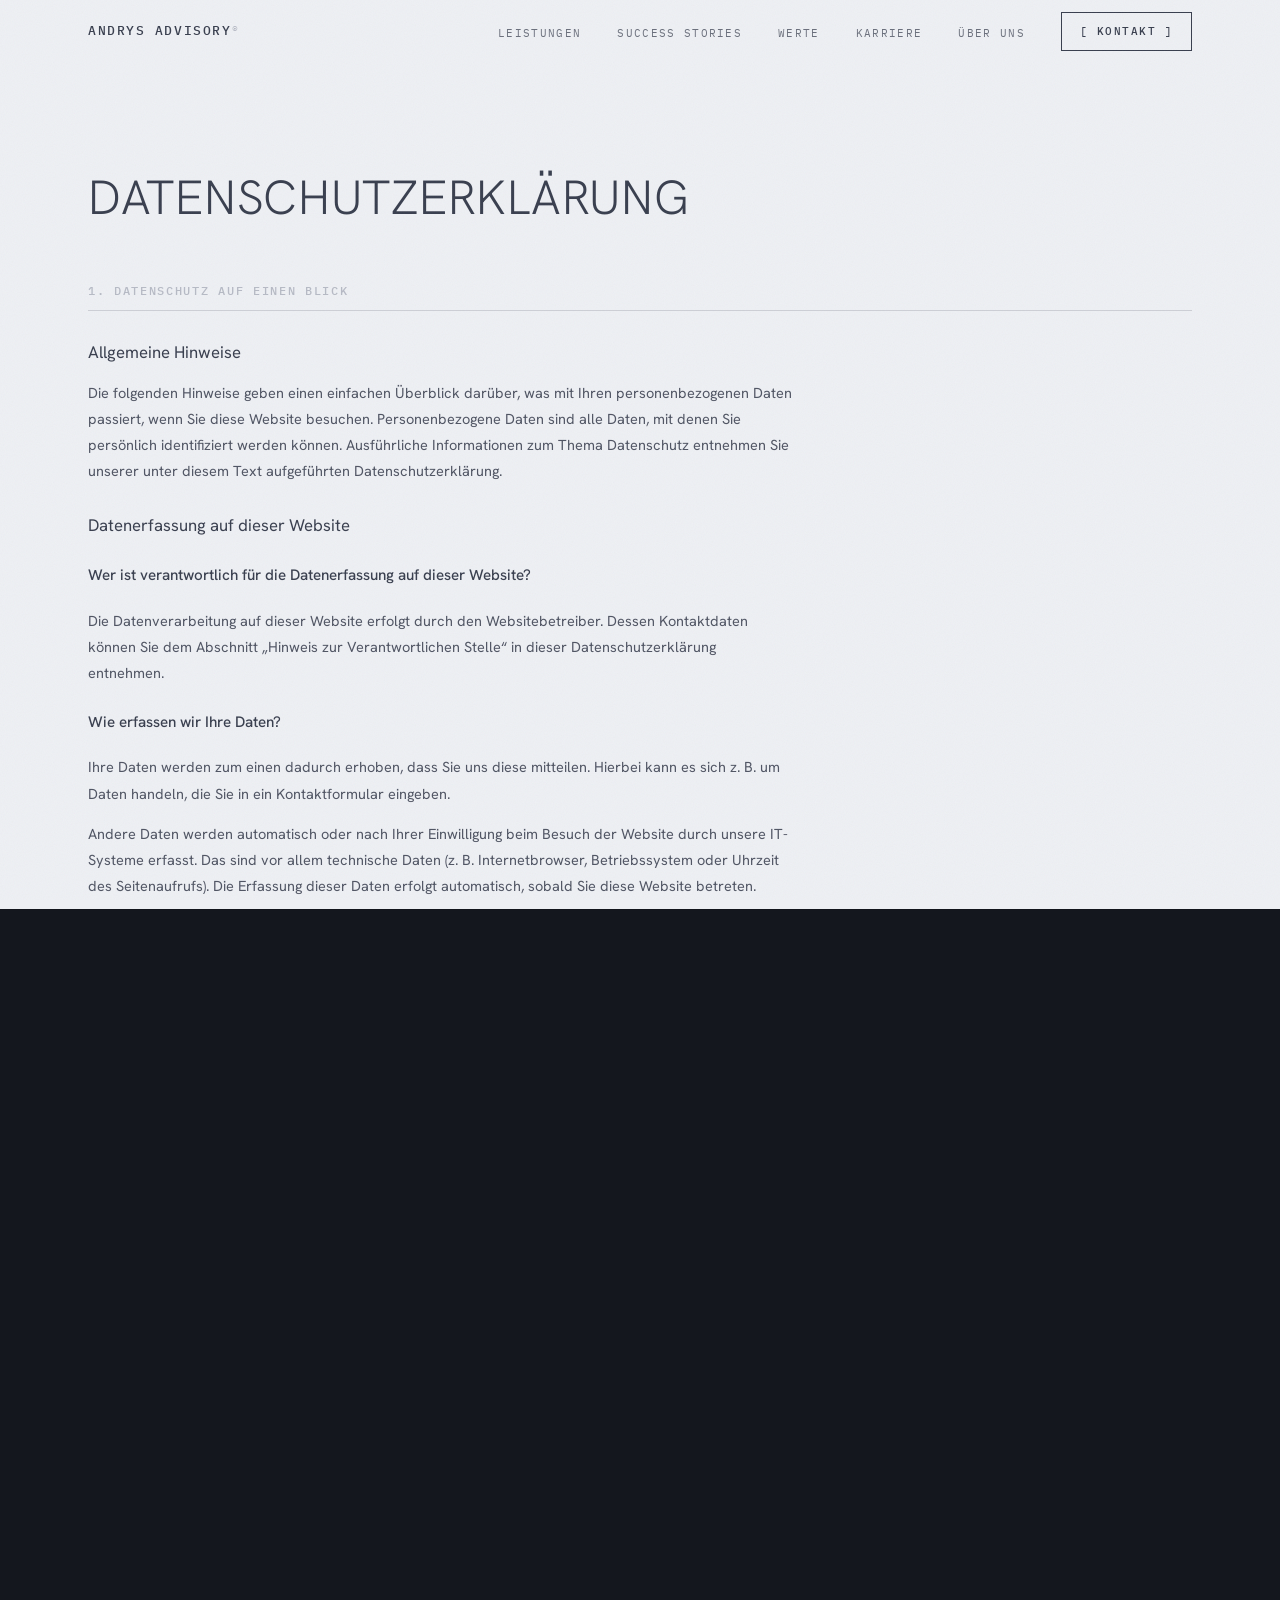
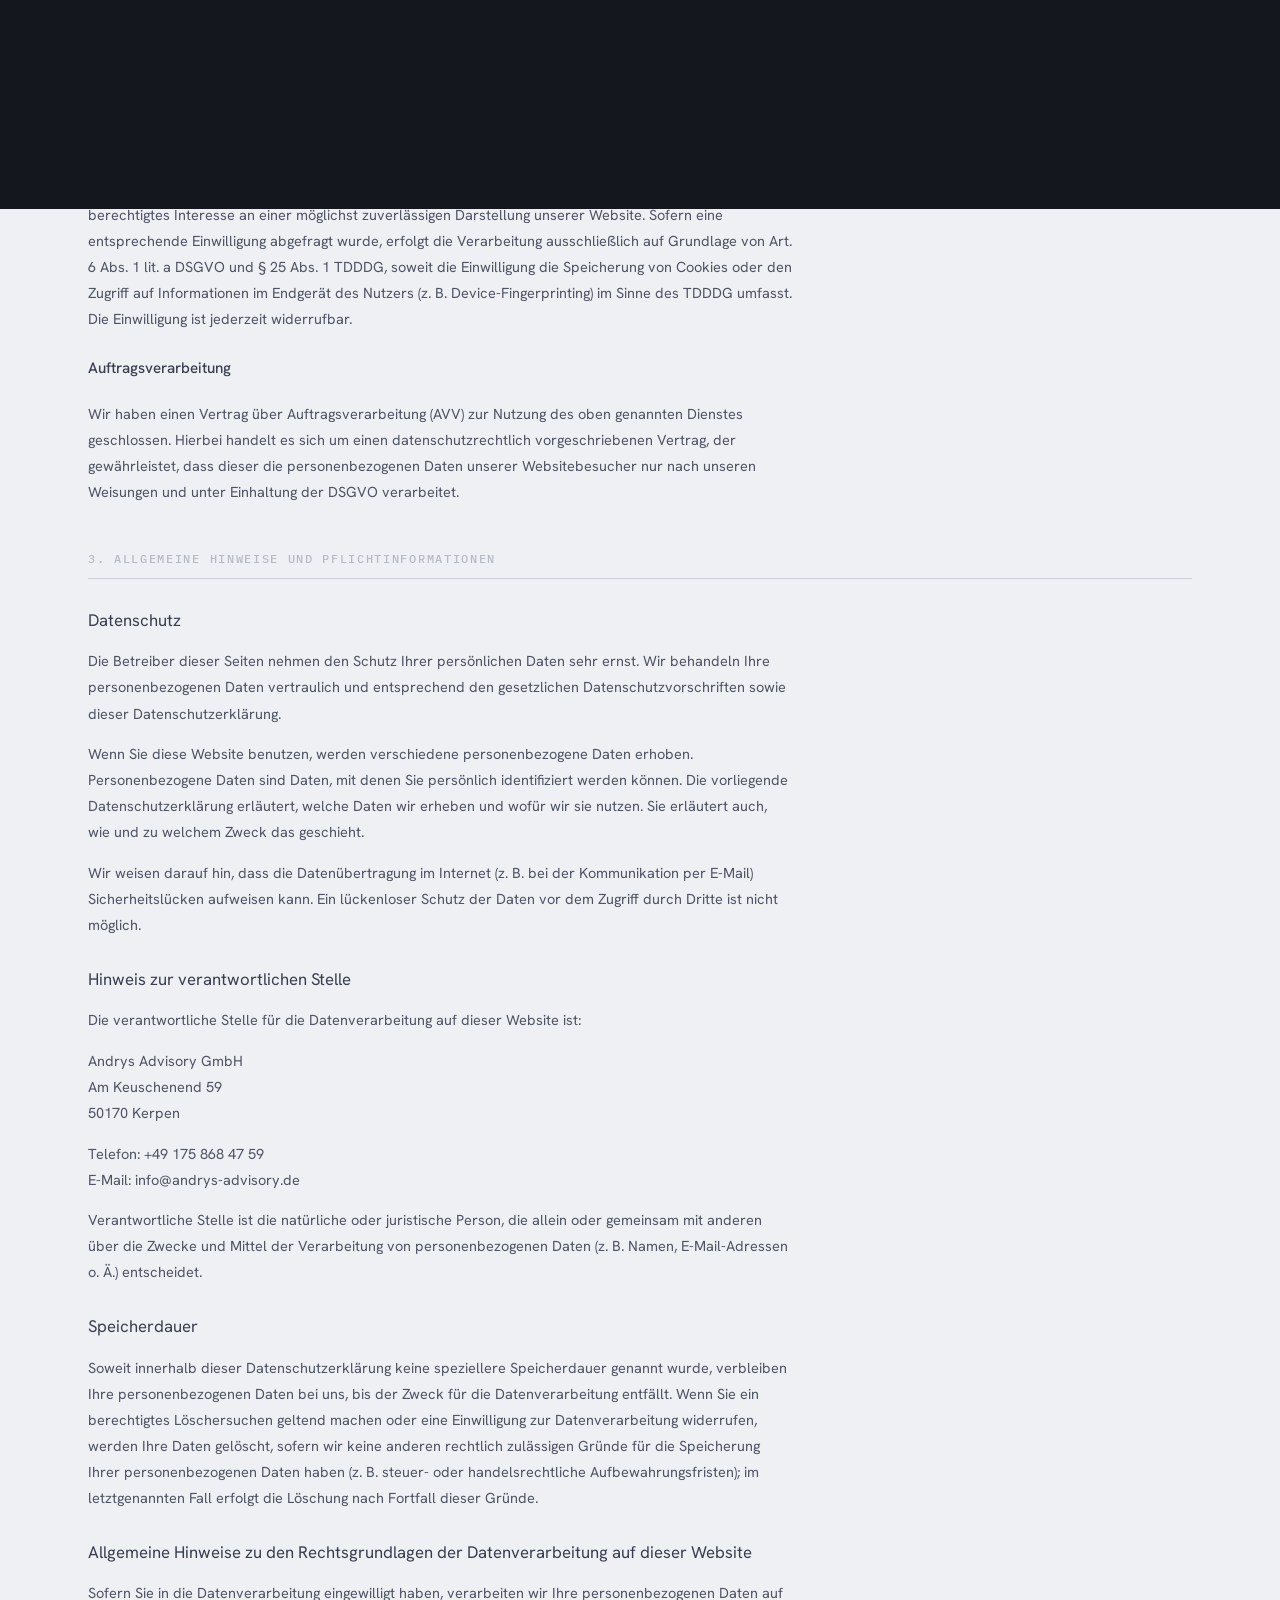
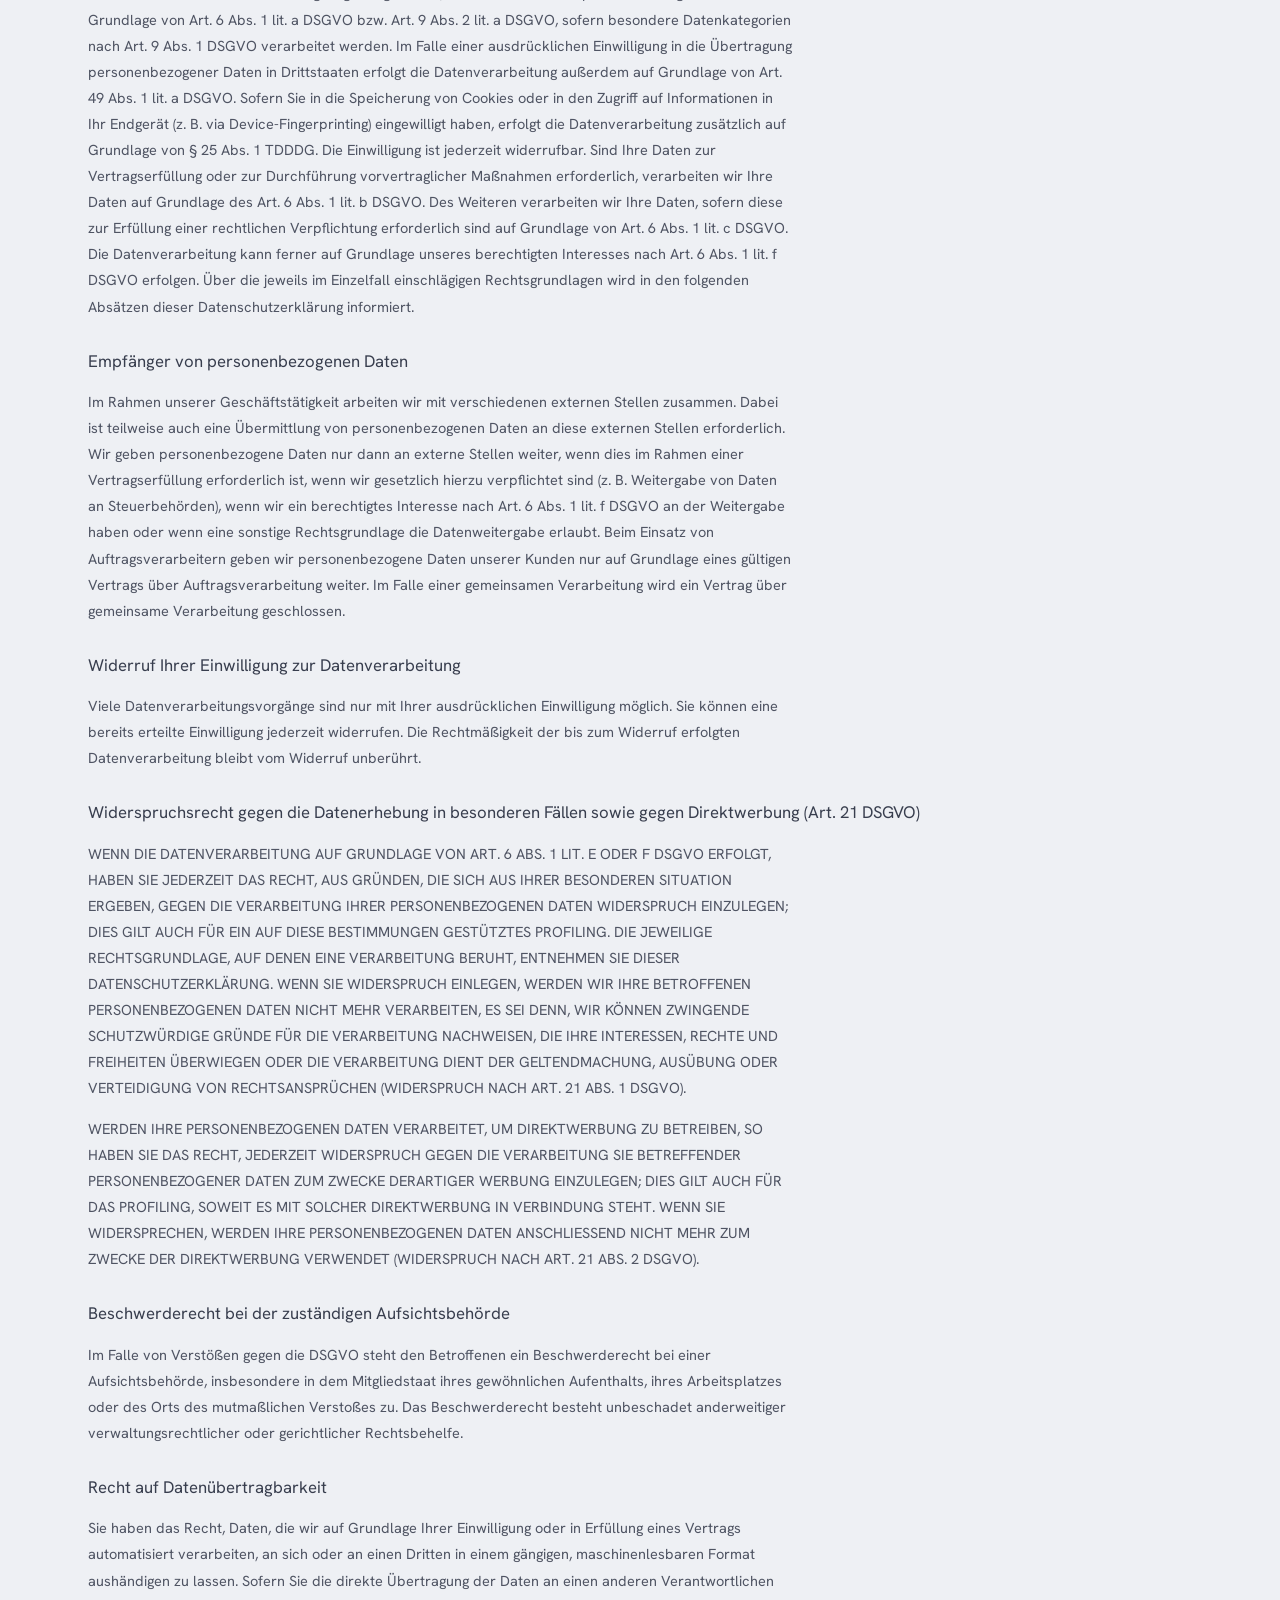
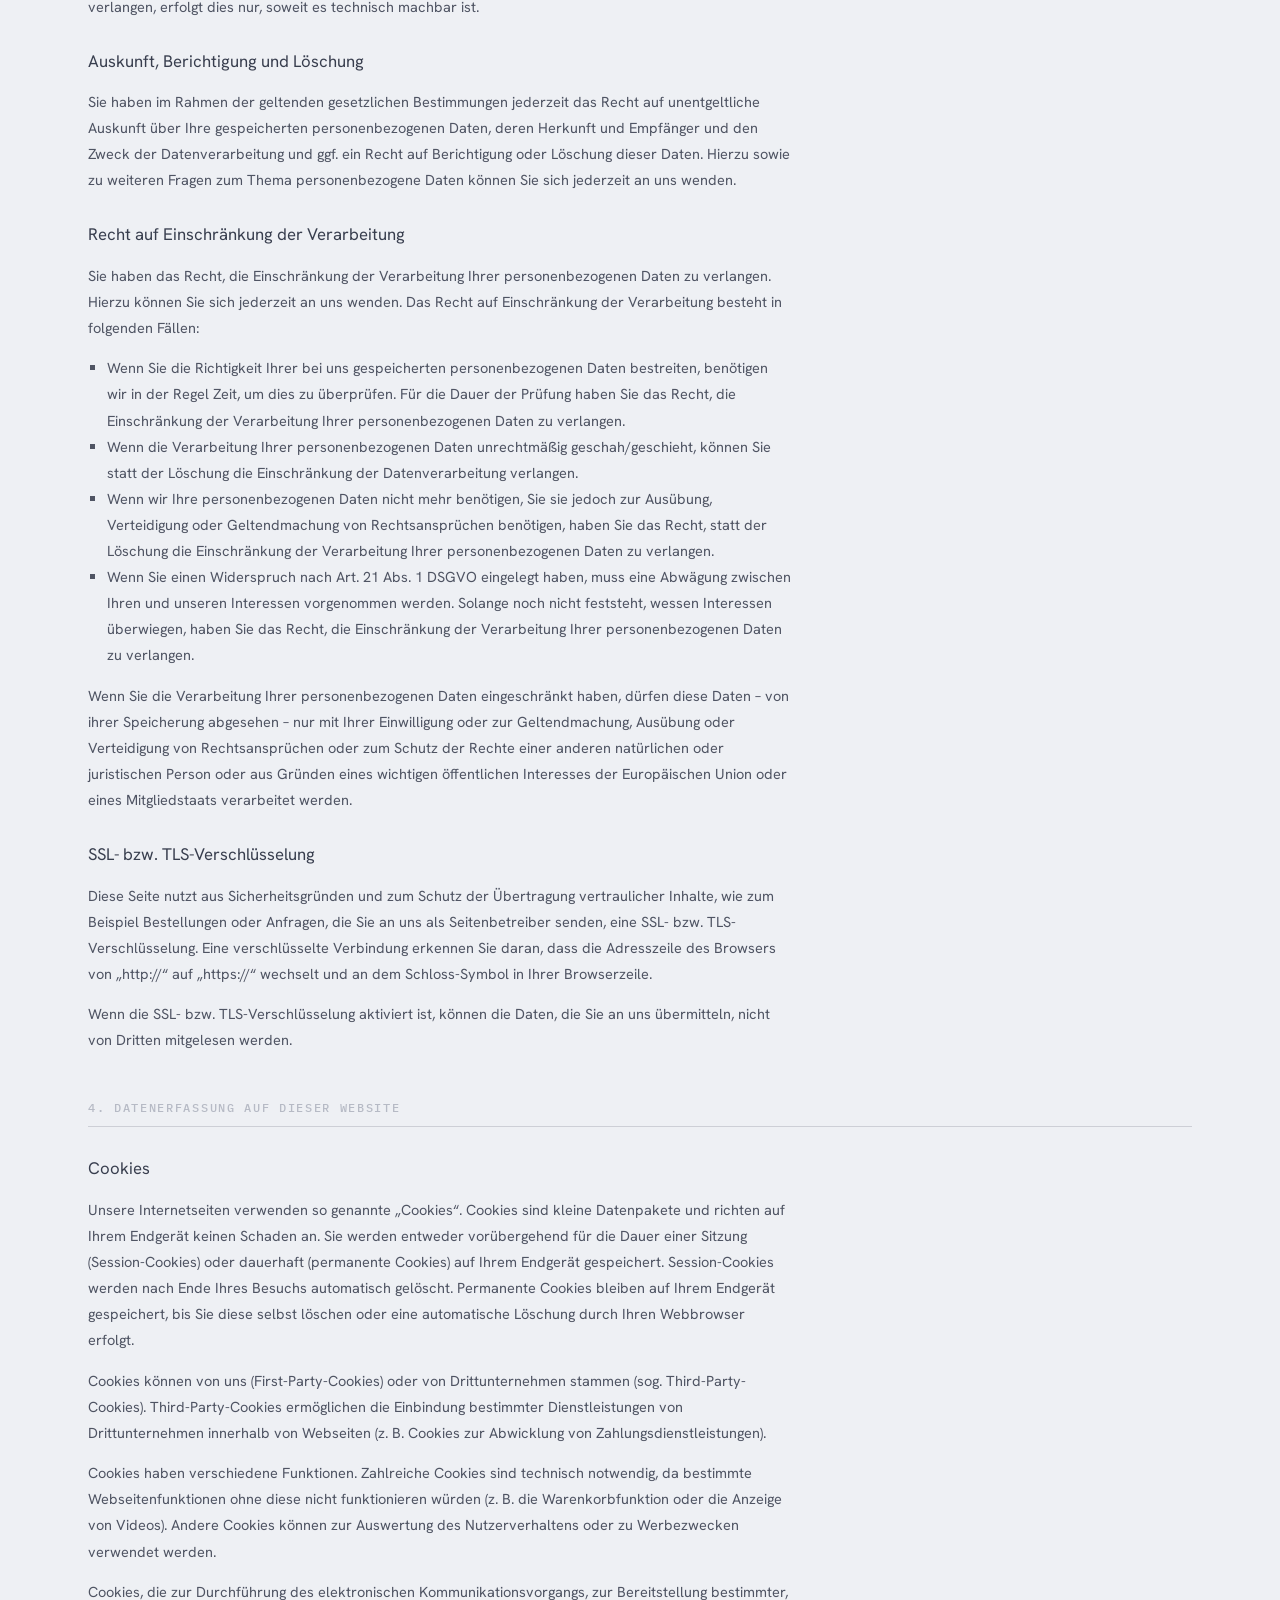
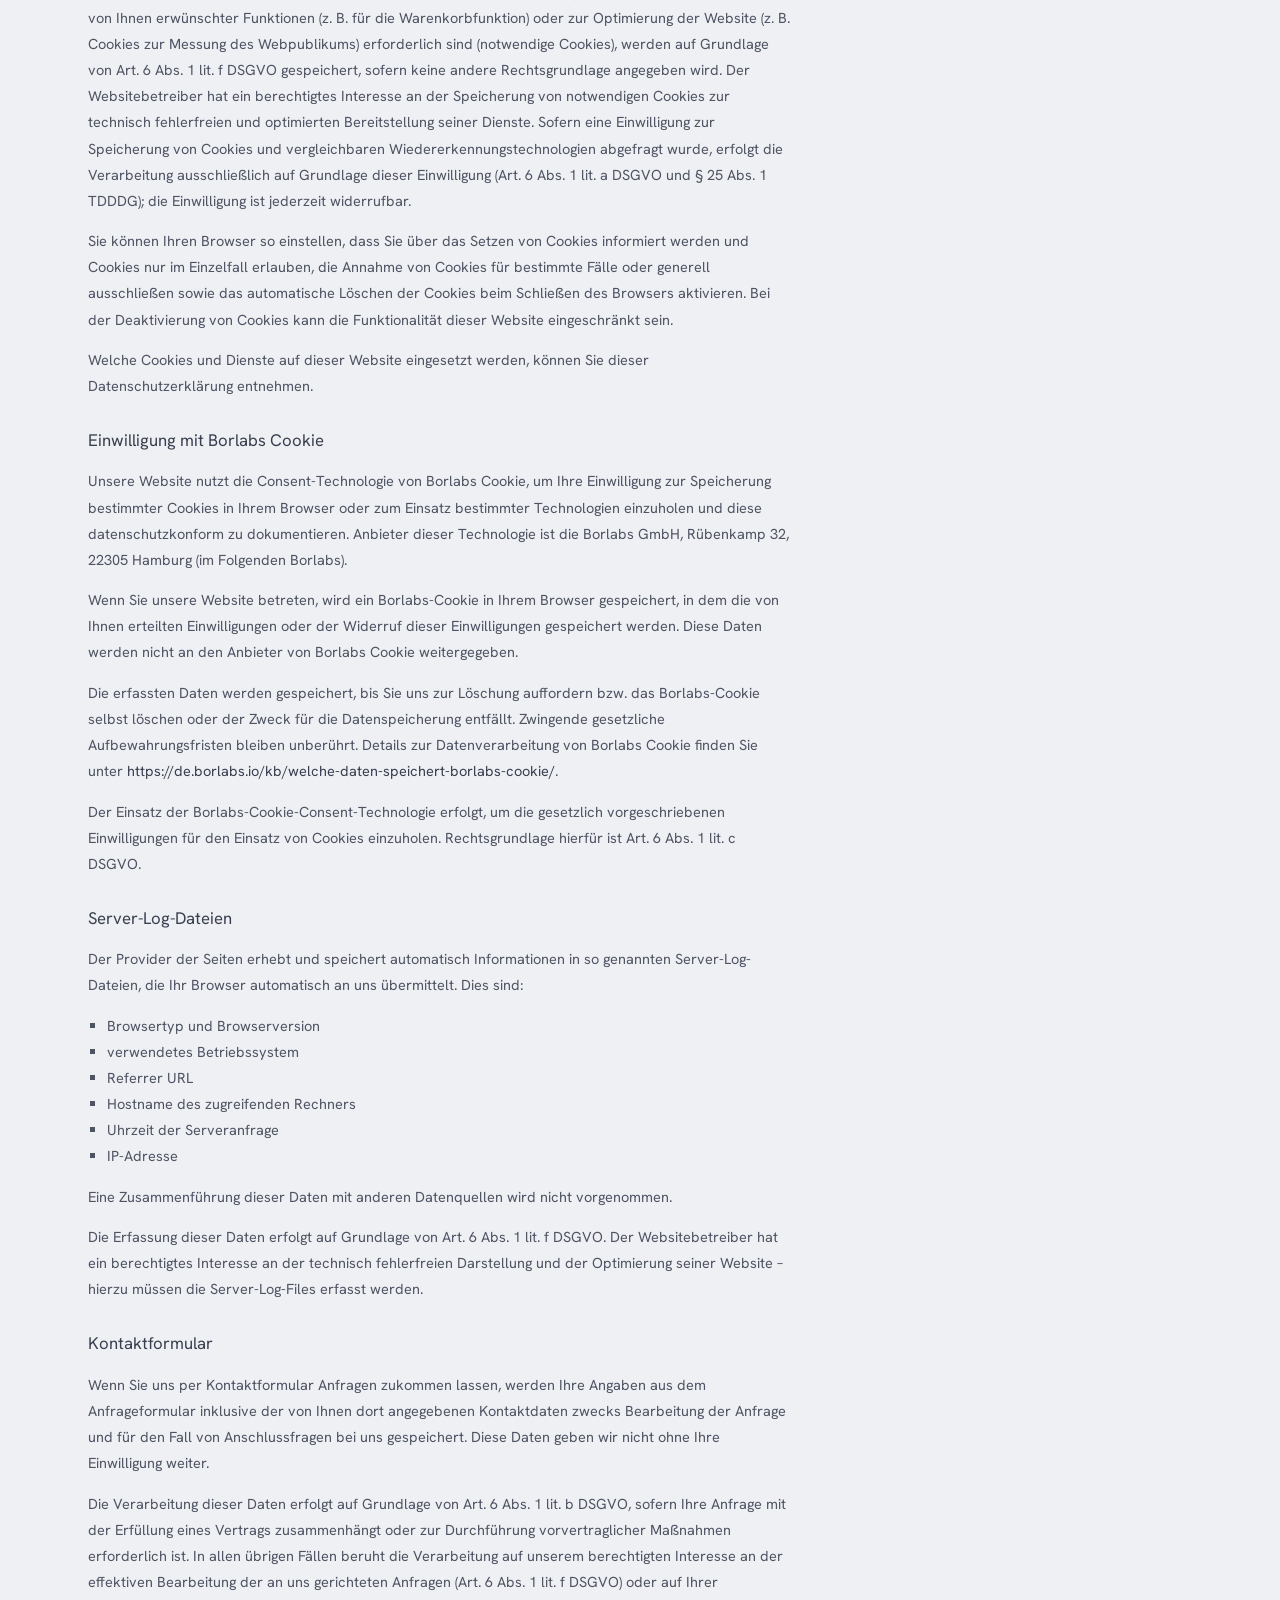
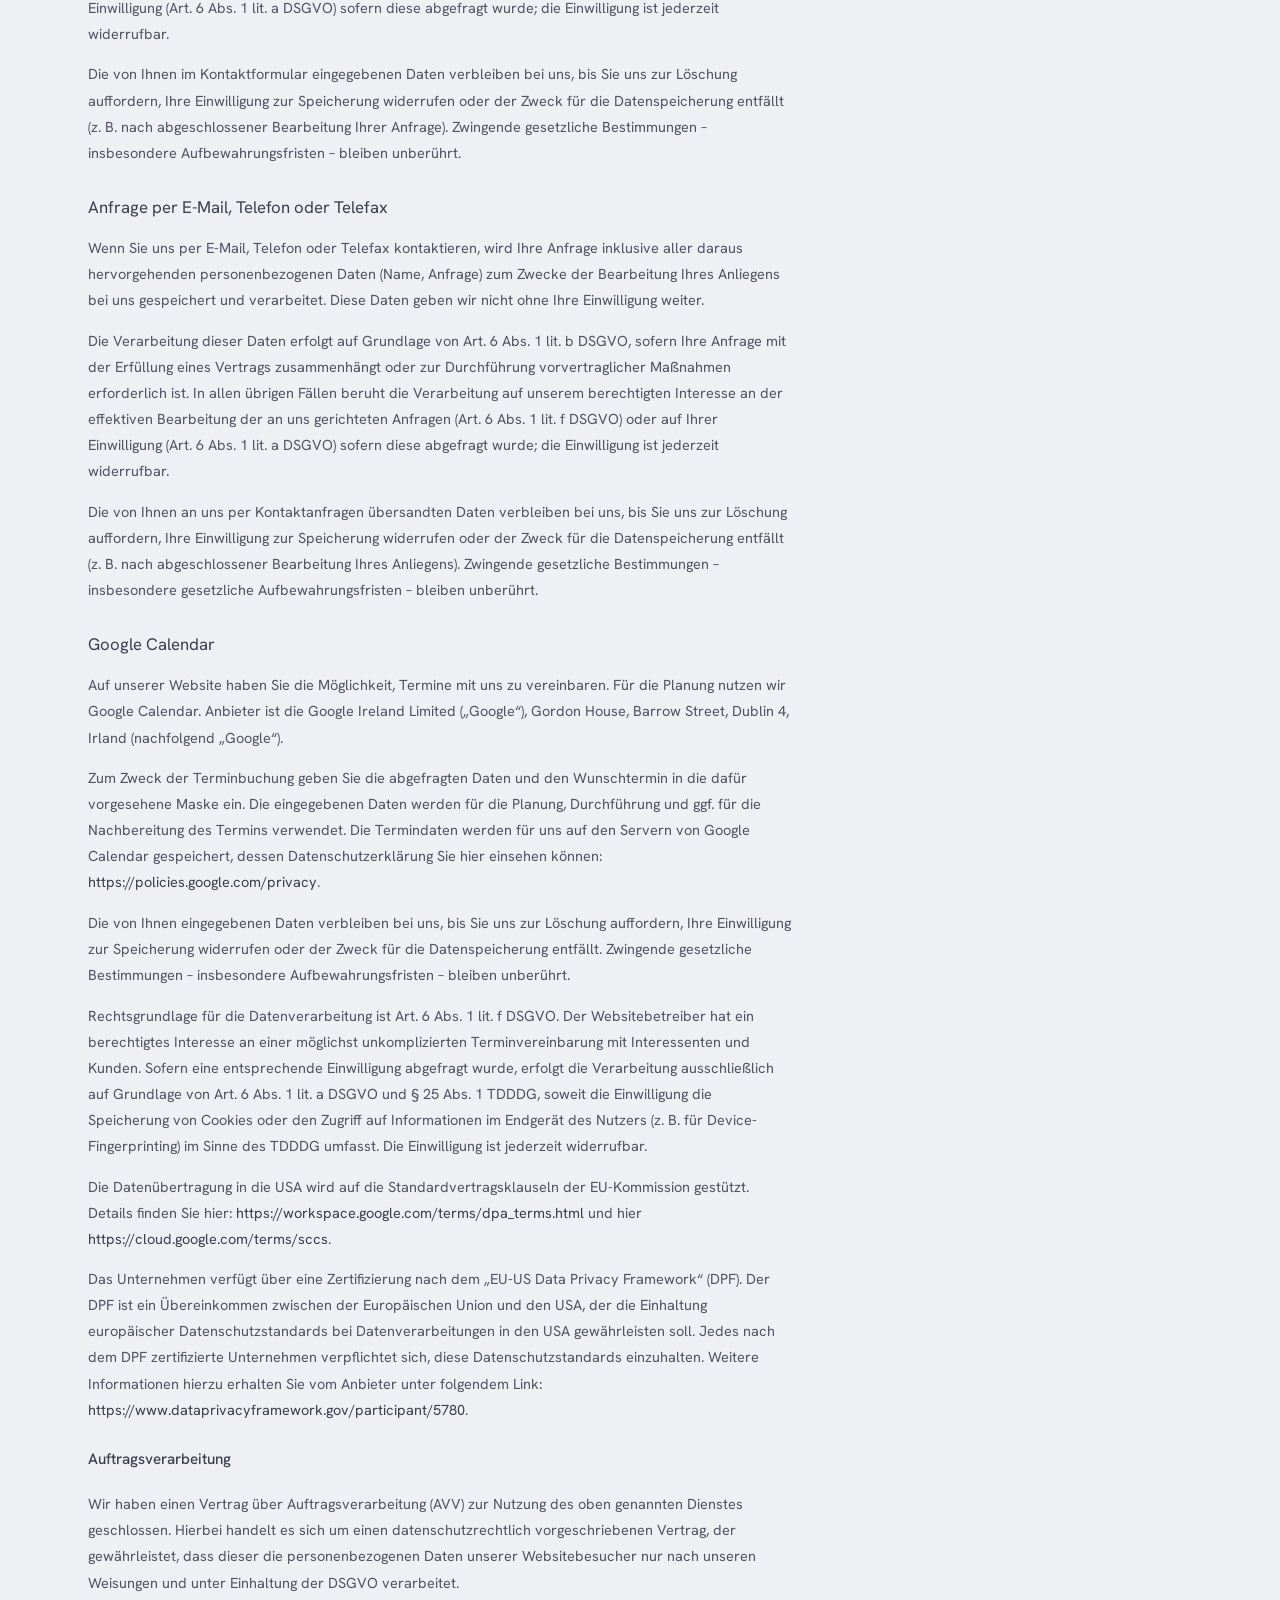
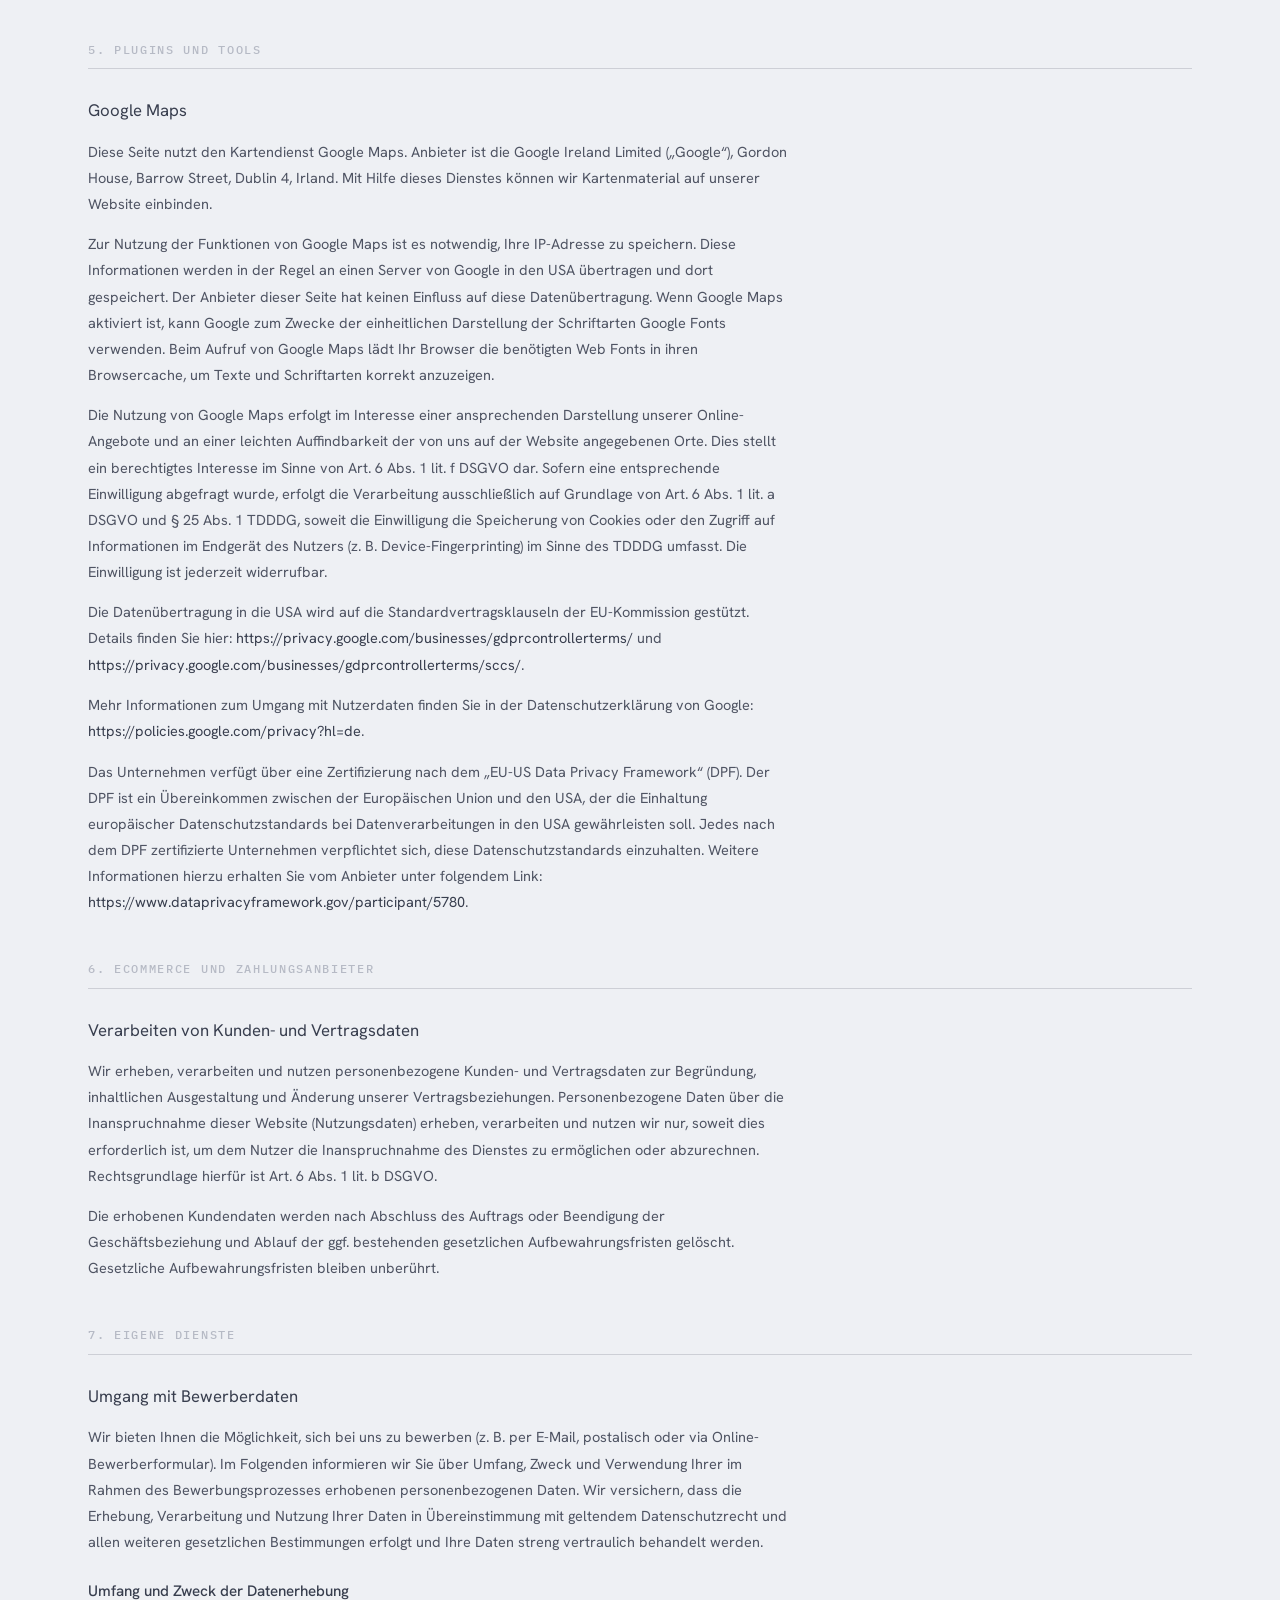
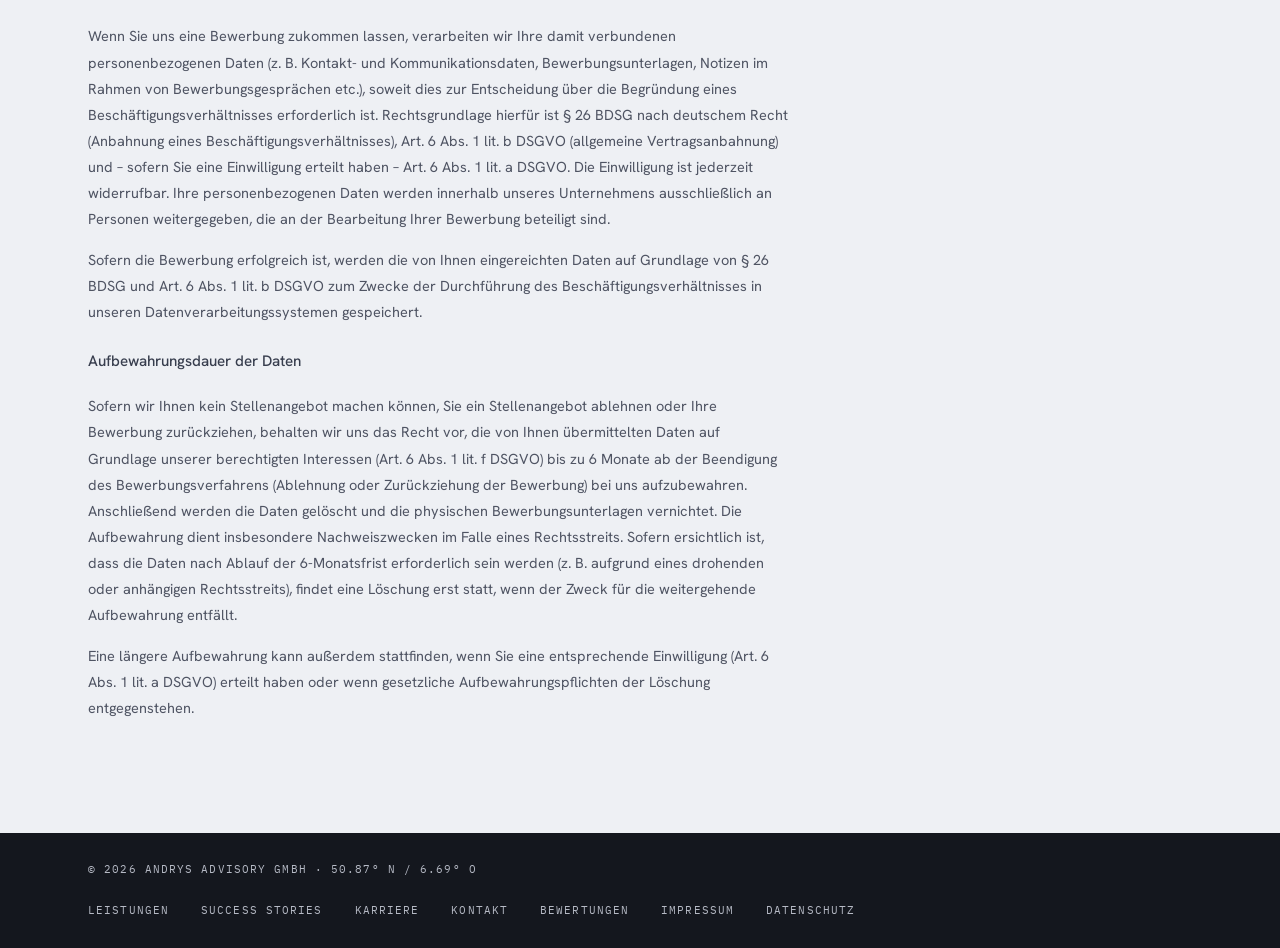
==== commit a0dd2813: "Mehrseiter mit Akkordeons: echte Unterseiten, Service-Module & FAQ aufklappbar Struktur: - Ein-Seite" ====
--- a/datenschutz.html
+++ b/datenschutz.html
@@ -3,27 +3,35 @@
 <head>
   <meta charset="UTF-8">
   <meta name="viewport" content="width=device-width, initial-scale=1.0">
-  <title>Datenschutzerklärung – Andrys Advisory</title>
+  <title>Datenschutz – Andrys Advisory</title>
   <meta name="description" content="Datenschutzerklärung der Andrys Advisory GmbH.">
   <meta name="robots" content="noindex">
+  <meta property="og:title" content="Datenschutz – Andrys Advisory">
+  <meta property="og:description" content="Datenschutzerklärung der Andrys Advisory GmbH.">
+  <meta property="og:type" content="website">
+  <meta property="og:locale" content="de_DE">
   <link rel="icon" type="image/svg+xml" href="favicon.svg">
+  <link rel="preload" href="assets/fonts/hanken-grotesk-latin-wght-normal.woff2" as="font" type="font/woff2" crossorigin>
+  <link rel="preload" href="assets/fonts/ibm-plex-mono-latin-500-normal.woff2" as="font" type="font/woff2" crossorigin>
   <link rel="stylesheet" href="assets/css/style.css">
 </head>
 <body>
 
-  <a class="skip-link" href="#main">Zum Inhalt springen</a>
+<!-- Seiten-Übergang (Wipe) -->
+<div class="wipe" id="wipe" aria-hidden="true"></div>
 
-  <header class="nav is-scrolled" id="nav">
+<a class="skip-link" href="#main">Zum Inhalt springen</a>
+<header class="nav" id="nav">
     <div class="wrap nav-inner">
-      <a class="brand" href="index.html" aria-label="Andrys Advisory – zur Startseite">Andrys&nbsp;Advisory<span class="brand-reg">®</span></a>
+      <a class="brand" href="index.html" aria-label="Andrys Advisory – zur Startseite">Andrys&nbsp;Advisory<span class="brand-dot">®</span></a>
       <nav aria-label="Hauptnavigation">
         <ul class="nav-links" id="nav-links">
-          <li><a class="nav-link" href="index.html#leistungen">Leistungen</a></li>
-          <li><a class="nav-link" href="index.html#referenzen">Success&nbsp;Stories</a></li>
-          <li><a class="nav-link" href="index.html#werte">Werte</a></li>
-          <li><a class="nav-link" href="index.html#karriere">Karriere</a></li>
-          <li><a class="nav-link" href="index.html#ueber">Über&nbsp;uns</a></li>
-          <li class="nav-cta"><a class="btn" href="index.html#kontakt">Kontakt</a></li>
+          <li><a class="nav-link" href="leistungen.html" data-scramble-hover>Leistungen</a></li>
+          <li><a class="nav-link" href="referenzen.html" data-scramble-hover>Success Stories</a></li>
+          <li><a class="nav-link" href="index.html#werte" data-scramble-hover>Werte</a></li>
+          <li><a class="nav-link" href="karriere.html" data-scramble-hover>Karriere</a></li>
+          <li><a class="nav-link" href="ueber.html" data-scramble-hover>Über uns</a></li>
+          <li class="nav-cta"><a class="btn" href="kontakt.html">[ Kontakt ]</a></li>
         </ul>
       </nav>
       <button class="nav-toggle" id="nav-toggle" aria-expanded="false" aria-controls="nav-links" aria-label="Menü öffnen">
@@ -31,53 +39,73 @@
       </button>
     </div>
   </header>
+<main id="main">
 
-  <main id="main">
+
     <section class="page">
       <div class="wrap">
         <h1>Datenschutzerklärung</h1>
-        <!-- TODO: Diese Erklärung ist eine Basis-Fassung für eine statische Website ohne
-             Cookies, Tracking und Kontaktformular. Vor Veröffentlichung rechtlich prüfen
-             lassen und Hosting-Anbieter (Abschnitt "Hosting") konkret benennen. -->
 
-        <h2>1. Verantwortlicher</h2>
-        <!-- TODO: Anschrift vervollständigen -->
-        <p>
-          Andrys Advisory GmbH<br>
-          [Straße und Hausnummer], [PLZ] Kerpen<br>
-          E‑Mail: <a href="mailto:info@andrys-advisory.de">info@andrys-advisory.de</a>
-        </p>
-
-        <h2>2. Allgemeines zur Datenverarbeitung</h2>
-        <p>Diese Website ist eine rein statische Informationsseite. Sie verwendet keine Cookies, keine Analyse‑ oder Tracking‑Dienste und bindet keine Inhalte von Drittanbietern (z.&nbsp;B. externe Schriftarten oder Karten) ein. Alle Ressourcen werden vom eigenen Server ausgeliefert.</p>
-
-        <h2>3. Hosting und Server-Logfiles</h2>
-        <!-- TODO: Hosting-Anbieter benennen und ggf. AV-Vertrag erwähnen -->
-        <p>Beim Aufruf dieser Website verarbeitet der Hosting‑Anbieter automatisch Informationen in sogenannten Server‑Logfiles, die Ihr Browser übermittelt (z.&nbsp;B. IP‑Adresse, Datum und Uhrzeit der Anfrage, aufgerufene Seite, Browsertyp, Betriebssystem). Diese Daten dienen der Sicherstellung eines störungsfreien Betriebs und der Verbesserung der Sicherheit. Rechtsgrundlage ist Art.&nbsp;6 Abs.&nbsp;1 lit.&nbsp;f DSGVO (berechtigtes Interesse am sicheren Betrieb der Website).</p>
-
-        <h2>4. Kontaktaufnahme per E‑Mail</h2>
-        <p>Wenn Sie uns per E‑Mail kontaktieren, verarbeiten wir Ihre Angaben (E‑Mail‑Adresse, Inhalt der Nachricht) zur Bearbeitung Ihrer Anfrage. Rechtsgrundlage ist Art.&nbsp;6 Abs.&nbsp;1 lit.&nbsp;b DSGVO (Anbahnung oder Durchführung eines Vertrags) bzw. Art.&nbsp;6 Abs.&nbsp;1 lit.&nbsp;f DSGVO (berechtigtes Interesse an der Beantwortung von Anfragen). Die Daten werden gelöscht, sobald sie für die Zweckerreichung nicht mehr erforderlich sind und keine gesetzlichen Aufbewahrungspflichten entgegenstehen.</p>
-
-        <h2>5. Ihre Rechte</h2>
-        <p>Sie haben gegenüber uns folgende Rechte hinsichtlich der Sie betreffenden personenbezogenen Daten: Recht auf Auskunft (Art.&nbsp;15 DSGVO), Berichtigung (Art.&nbsp;16 DSGVO), Löschung (Art.&nbsp;17 DSGVO), Einschränkung der Verarbeitung (Art.&nbsp;18 DSGVO), Datenübertragbarkeit (Art.&nbsp;20 DSGVO) sowie Widerspruch gegen die Verarbeitung (Art.&nbsp;21 DSGVO).</p>
-        <p>Sie haben zudem das Recht, sich bei einer Datenschutz‑Aufsichtsbehörde über die Verarbeitung Ihrer personenbezogenen Daten durch uns zu beschweren. Zuständig ist die Landesbeauftragte für Datenschutz und Informationsfreiheit Nordrhein‑Westfalen.</p>
-
-        <h2>6. Aktualität dieser Erklärung</h2>
-        <p>Diese Datenschutzerklärung hat den Stand Juli 2026. Durch die Weiterentwicklung der Website kann es notwendig werden, diese Erklärung anzupassen.</p>
+<h2>1. Datenschutz auf einen Blick</h2>
+<h3>Allgemeine Hinweise</h3> <p>Die folgenden Hinweise geben einen einfachen &Uuml;berblick dar&uuml;ber, was mit Ihren personenbezogenen Daten passiert, wenn Sie diese Website besuchen. Personenbezogene Daten sind alle Daten, mit denen Sie pers&ouml;nlich identifiziert werden k&ouml;nnen. Ausf&uuml;hrliche Informationen zum Thema Datenschutz entnehmen Sie unserer unter diesem Text aufgef&uuml;hrten Datenschutzerkl&auml;rung.</p>
+<h3>Datenerfassung auf dieser Website</h3> <h4>Wer ist verantwortlich f&uuml;r die Datenerfassung auf dieser Website?</h4> <p>Die Datenverarbeitung auf dieser Website erfolgt durch den Websitebetreiber. Dessen Kontaktdaten k&ouml;nnen Sie dem Abschnitt &bdquo;Hinweis zur Verantwortlichen Stelle&ldquo; in dieser Datenschutzerkl&auml;rung entnehmen.</p> <h4>Wie erfassen wir Ihre Daten?</h4> <p>Ihre Daten werden zum einen dadurch erhoben, dass Sie uns diese mitteilen. Hierbei kann es sich z.&nbsp;B. um Daten handeln, die Sie in ein Kontaktformular eingeben.</p> <p>Andere Daten werden automatisch oder nach Ihrer Einwilligung beim Besuch der Website durch unsere IT-Systeme erfasst. Das sind vor allem technische Daten (z.&nbsp;B. Internetbrowser, Betriebssystem oder Uhrzeit des Seitenaufrufs). Die Erfassung dieser Daten erfolgt automatisch, sobald Sie diese Website betreten.</p> <h4>Wof&uuml;r nutzen wir Ihre Daten?</h4> <p>Ein Teil der Daten wird erhoben, um eine fehlerfreie Bereitstellung der Website zu gew&auml;hrleisten. Andere Daten k&ouml;nnen zur Analyse Ihres Nutzerverhaltens verwendet werden. Sofern &uuml;ber die Website Vertr&auml;ge geschlossen oder angebahnt werden k&ouml;nnen, werden die &uuml;bermittelten Daten auch f&uuml;r Vertragsangebote, Bestellungen oder sonstige Auftragsanfragen verarbeitet.</p> <h4>Welche Rechte haben Sie bez&uuml;glich Ihrer Daten?</h4> <p>Sie haben jederzeit das Recht, unentgeltlich Auskunft &uuml;ber Herkunft, Empf&auml;nger und Zweck Ihrer gespeicherten personenbezogenen Daten zu erhalten. Sie haben au&szlig;erdem ein Recht, die Berichtigung oder L&ouml;schung dieser Daten zu verlangen. Wenn Sie eine Einwilligung zur Datenverarbeitung erteilt haben, k&ouml;nnen Sie diese Einwilligung jederzeit f&uuml;r die Zukunft widerrufen. Au&szlig;erdem haben Sie das Recht, unter bestimmten Umst&auml;nden die Einschr&auml;nkung der Verarbeitung Ihrer personenbezogenen Daten zu verlangen. Des Weiteren steht Ihnen ein Beschwerderecht bei der zust&auml;ndigen Aufsichtsbeh&ouml;rde zu.</p> <p>Hierzu sowie zu weiteren Fragen zum Thema Datenschutz k&ouml;nnen Sie sich jederzeit an uns wenden.</p>
+<h3>Analyse-Tools und Tools von Dritt&shy;anbietern</h3> <p>Beim Besuch dieser Website kann Ihr Surf-Verhalten statistisch ausgewertet werden. Das geschieht vor allem mit sogenannten Analyseprogrammen.</p> <p>Detaillierte Informationen zu diesen Analyseprogrammen finden Sie in der folgenden Datenschutzerkl&auml;rung.</p>
+<h2>2. Hosting</h2>
+<p>Wir hosten die Inhalte unserer Website bei folgendem Anbieter:</p>
+<h3>IONOS</h3> <p>Anbieter ist die IONOS SE, Elgendorfer Str. 57, 56410 Montabaur (nachfolgend IONOS). Wenn Sie unsere Website besuchen, erfasst IONOS verschiedene Logfiles inklusive Ihrer IP-Adressen. Details entnehmen Sie der Datenschutzerkl&auml;rung von IONOS: <a>https://www.ionos.de/terms-gtc/terms-privacy</a>.</p> <p>Die Verwendung von IONOS erfolgt auf Grundlage von Art. 6 Abs. 1 lit. f DSGVO. Wir haben ein berechtigtes Interesse an einer m&ouml;glichst zuverl&auml;ssigen Darstellung unserer Website. Sofern eine entsprechende Einwilligung abgefragt wurde, erfolgt die Verarbeitung ausschlie&szlig;lich auf Grundlage von Art. 6 Abs. 1 lit. a DSGVO und &sect; 25 Abs. 1 TDDDG, soweit die Einwilligung die Speicherung von Cookies oder den Zugriff auf Informationen im Endger&auml;t des Nutzers (z.&nbsp;B. Device-Fingerprinting) im Sinne des TDDDG umfasst. Die Einwilligung ist jederzeit widerrufbar.</p>
+<h4>Auftragsverarbeitung</h4> <p>Wir haben einen Vertrag &uuml;ber Auftragsverarbeitung (AVV) zur Nutzung des oben genannten Dienstes geschlossen. Hierbei handelt es sich um einen datenschutzrechtlich vorgeschriebenen Vertrag, der gew&auml;hrleistet, dass dieser die personenbezogenen Daten unserer Websitebesucher nur nach unseren Weisungen und unter Einhaltung der DSGVO verarbeitet.</p>
+<h2>3. Allgemeine Hinweise und Pflicht&shy;informationen</h2>
+<h3>Datenschutz</h3> <p>Die Betreiber dieser Seiten nehmen den Schutz Ihrer pers&ouml;nlichen Daten sehr ernst. Wir behandeln Ihre personenbezogenen Daten vertraulich und entsprechend den gesetzlichen Datenschutzvorschriften sowie dieser Datenschutzerkl&auml;rung.</p> <p>Wenn Sie diese Website benutzen, werden verschiedene personenbezogene Daten erhoben. Personenbezogene Daten sind Daten, mit denen Sie pers&ouml;nlich identifiziert werden k&ouml;nnen. Die vorliegende Datenschutzerkl&auml;rung erl&auml;utert, welche Daten wir erheben und wof&uuml;r wir sie nutzen. Sie erl&auml;utert auch, wie und zu welchem Zweck das geschieht.</p> <p>Wir weisen darauf hin, dass die Daten&uuml;bertragung im Internet (z.&nbsp;B. bei der Kommunikation per E-Mail) Sicherheitsl&uuml;cken aufweisen kann. Ein l&uuml;ckenloser Schutz der Daten vor dem Zugriff durch Dritte ist nicht m&ouml;glich.</p>
+<h3>Hinweis zur verantwortlichen Stelle</h3> <p>Die verantwortliche Stelle f&uuml;r die Datenverarbeitung auf dieser Website ist:</p> <p>Andrys Advisory GmbH<br>
+Am Keuschenend 59<br>
+50170 Kerpen</p>
+<p>Telefon: +49 175 868 47 59<br>
+E-Mail: info@andrys-advisory.de</p>
+ <p>Verantwortliche Stelle ist die nat&uuml;rliche oder juristische Person, die allein oder gemeinsam mit anderen &uuml;ber die Zwecke und Mittel der Verarbeitung von personenbezogenen Daten (z.&nbsp;B. Namen, E-Mail-Adressen o. &Auml;.) entscheidet.</p>
+<h3>Speicherdauer</h3> <p>Soweit innerhalb dieser Datenschutzerkl&auml;rung keine speziellere Speicherdauer genannt wurde, verbleiben Ihre personenbezogenen Daten bei uns, bis der Zweck f&uuml;r die Datenverarbeitung entf&auml;llt. Wenn Sie ein berechtigtes L&ouml;schersuchen geltend machen oder eine Einwilligung zur Datenverarbeitung widerrufen, werden Ihre Daten gel&ouml;scht, sofern wir keine anderen rechtlich zul&auml;ssigen Gr&uuml;nde f&uuml;r die Speicherung Ihrer personenbezogenen Daten haben (z.&nbsp;B. steuer- oder handelsrechtliche Aufbewahrungsfristen); im letztgenannten Fall erfolgt die L&ouml;schung nach Fortfall dieser Gr&uuml;nde.</p>
+<h3>Allgemeine Hinweise zu den Rechtsgrundlagen der Datenverarbeitung auf dieser Website</h3> <p>Sofern Sie in die Datenverarbeitung eingewilligt haben, verarbeiten wir Ihre personenbezogenen Daten auf Grundlage von Art. 6 Abs. 1 lit. a DSGVO bzw. Art. 9 Abs. 2 lit. a DSGVO, sofern besondere Datenkategorien nach Art. 9 Abs. 1 DSGVO verarbeitet werden. Im Falle einer ausdr&uuml;cklichen Einwilligung in die &Uuml;bertragung personenbezogener Daten in Drittstaaten erfolgt die Datenverarbeitung au&szlig;erdem auf Grundlage von Art. 49 Abs. 1 lit. a DSGVO. Sofern Sie in die Speicherung von Cookies oder in den Zugriff auf Informationen in Ihr Endger&auml;t (z.&nbsp;B. via Device-Fingerprinting) eingewilligt haben, erfolgt die Datenverarbeitung zus&auml;tzlich auf Grundlage von &sect; 25 Abs. 1 TDDDG. Die Einwilligung ist jederzeit widerrufbar. Sind Ihre Daten zur Vertragserf&uuml;llung oder zur Durchf&uuml;hrung vorvertraglicher Ma&szlig;nahmen erforderlich, verarbeiten wir Ihre Daten auf Grundlage des Art. 6 Abs. 1 lit. b DSGVO. Des Weiteren verarbeiten wir Ihre Daten, sofern diese zur Erf&uuml;llung einer rechtlichen Verpflichtung erforderlich sind auf Grundlage von Art. 6 Abs. 1 lit. c DSGVO. Die Datenverarbeitung kann ferner auf Grundlage unseres berechtigten Interesses nach Art. 6 Abs. 1 lit. f DSGVO erfolgen. &Uuml;ber die jeweils im Einzelfall einschl&auml;gigen Rechtsgrundlagen wird in den folgenden Abs&auml;tzen dieser Datenschutzerkl&auml;rung informiert.</p>
+<h3>Empf&auml;nger von personenbezogenen Daten</h3> <p>Im Rahmen unserer Gesch&auml;ftst&auml;tigkeit arbeiten wir mit verschiedenen externen Stellen zusammen. Dabei ist teilweise auch eine &Uuml;bermittlung von personenbezogenen Daten an diese externen Stellen erforderlich. Wir geben personenbezogene Daten nur dann an externe Stellen weiter, wenn dies im Rahmen einer Vertragserf&uuml;llung erforderlich ist, wenn wir gesetzlich hierzu verpflichtet sind (z.&nbsp;B. Weitergabe von Daten an Steuerbeh&ouml;rden), wenn wir ein berechtigtes Interesse nach Art. 6 Abs. 1 lit. f DSGVO an der Weitergabe haben oder wenn eine sonstige Rechtsgrundlage die Datenweitergabe erlaubt. Beim Einsatz von Auftragsverarbeitern geben wir personenbezogene Daten unserer Kunden nur auf Grundlage eines g&uuml;ltigen Vertrags &uuml;ber Auftragsverarbeitung weiter. Im Falle einer gemeinsamen Verarbeitung wird ein Vertrag &uuml;ber gemeinsame Verarbeitung geschlossen.</p>
+<h3>Widerruf Ihrer Einwilligung zur Datenverarbeitung</h3> <p>Viele Datenverarbeitungsvorg&auml;nge sind nur mit Ihrer ausdr&uuml;cklichen Einwilligung m&ouml;glich. Sie k&ouml;nnen eine bereits erteilte Einwilligung jederzeit widerrufen. Die Rechtm&auml;&szlig;igkeit der bis zum Widerruf erfolgten Datenverarbeitung bleibt vom Widerruf unber&uuml;hrt.</p>
+<h3>Widerspruchsrecht gegen die Datenerhebung in besonderen F&auml;llen sowie gegen Direktwerbung (Art. 21 DSGVO)</h3> <p>WENN DIE DATENVERARBEITUNG AUF GRUNDLAGE VON ART. 6 ABS. 1 LIT. E ODER F DSGVO ERFOLGT, HABEN SIE JEDERZEIT DAS RECHT, AUS GR&Uuml;NDEN, DIE SICH AUS IHRER BESONDEREN SITUATION ERGEBEN, GEGEN DIE VERARBEITUNG IHRER PERSONENBEZOGENEN DATEN WIDERSPRUCH EINZULEGEN; DIES GILT AUCH F&Uuml;R EIN AUF DIESE BESTIMMUNGEN GEST&Uuml;TZTES PROFILING. DIE JEWEILIGE RECHTSGRUNDLAGE, AUF DENEN EINE VERARBEITUNG BERUHT, ENTNEHMEN SIE DIESER DATENSCHUTZERKL&Auml;RUNG. WENN SIE WIDERSPRUCH EINLEGEN, WERDEN WIR IHRE BETROFFENEN PERSONENBEZOGENEN DATEN NICHT MEHR VERARBEITEN, ES SEI DENN, WIR K&Ouml;NNEN ZWINGENDE SCHUTZW&Uuml;RDIGE GR&Uuml;NDE F&Uuml;R DIE VERARBEITUNG NACHWEISEN, DIE IHRE INTERESSEN, RECHTE UND FREIHEITEN &Uuml;BERWIEGEN ODER DIE VERARBEITUNG DIENT DER GELTENDMACHUNG, AUS&Uuml;BUNG ODER VERTEIDIGUNG VON RECHTSANSPR&Uuml;CHEN (WIDERSPRUCH NACH ART. 21 ABS. 1 DSGVO).</p> <p>WERDEN IHRE PERSONENBEZOGENEN DATEN VERARBEITET, UM DIREKTWERBUNG ZU BETREIBEN, SO HABEN SIE DAS RECHT, JEDERZEIT WIDERSPRUCH GEGEN DIE VERARBEITUNG SIE BETREFFENDER PERSONENBEZOGENER DATEN ZUM ZWECKE DERARTIGER WERBUNG EINZULEGEN; DIES GILT AUCH F&Uuml;R DAS PROFILING, SOWEIT ES MIT SOLCHER DIREKTWERBUNG IN VERBINDUNG STEHT. WENN SIE WIDERSPRECHEN, WERDEN IHRE PERSONENBEZOGENEN DATEN ANSCHLIESSEND NICHT MEHR ZUM ZWECKE DER DIREKTWERBUNG VERWENDET (WIDERSPRUCH NACH ART. 21 ABS. 2 DSGVO).</p>
+<h3>Beschwerde&shy;recht bei der zust&auml;ndigen Aufsichts&shy;beh&ouml;rde</h3> <p>Im Falle von Verst&ouml;&szlig;en gegen die DSGVO steht den Betroffenen ein Beschwerderecht bei einer Aufsichtsbeh&ouml;rde, insbesondere in dem Mitgliedstaat ihres gew&ouml;hnlichen Aufenthalts, ihres Arbeitsplatzes oder des Orts des mutma&szlig;lichen Versto&szlig;es zu. Das Beschwerderecht besteht unbeschadet anderweitiger verwaltungsrechtlicher oder gerichtlicher Rechtsbehelfe.</p>
+<h3>Recht auf Daten&shy;&uuml;bertrag&shy;barkeit</h3> <p>Sie haben das Recht, Daten, die wir auf Grundlage Ihrer Einwilligung oder in Erf&uuml;llung eines Vertrags automatisiert verarbeiten, an sich oder an einen Dritten in einem g&auml;ngigen, maschinenlesbaren Format aush&auml;ndigen zu lassen. Sofern Sie die direkte &Uuml;bertragung der Daten an einen anderen Verantwortlichen verlangen, erfolgt dies nur, soweit es technisch machbar ist.</p>
+<h3>Auskunft, Berichtigung und L&ouml;schung</h3> <p>Sie haben im Rahmen der geltenden gesetzlichen Bestimmungen jederzeit das Recht auf unentgeltliche Auskunft &uuml;ber Ihre gespeicherten personenbezogenen Daten, deren Herkunft und Empf&auml;nger und den Zweck der Datenverarbeitung und ggf. ein Recht auf Berichtigung oder L&ouml;schung dieser Daten. Hierzu sowie zu weiteren Fragen zum Thema personenbezogene Daten k&ouml;nnen Sie sich jederzeit an uns wenden.</p>
+<h3>Recht auf Einschr&auml;nkung der Verarbeitung</h3> <p>Sie haben das Recht, die Einschr&auml;nkung der Verarbeitung Ihrer personenbezogenen Daten zu verlangen. Hierzu k&ouml;nnen Sie sich jederzeit an uns wenden. Das Recht auf Einschr&auml;nkung der Verarbeitung besteht in folgenden F&auml;llen:</p> <ul> <li>Wenn Sie die Richtigkeit Ihrer bei uns gespeicherten personenbezogenen Daten bestreiten, ben&ouml;tigen wir in der Regel Zeit, um dies zu &uuml;berpr&uuml;fen. F&uuml;r die Dauer der Pr&uuml;fung haben Sie das Recht, die Einschr&auml;nkung der Verarbeitung Ihrer personenbezogenen Daten zu verlangen.</li> <li>Wenn die Verarbeitung Ihrer personenbezogenen Daten unrechtm&auml;&szlig;ig geschah/geschieht, k&ouml;nnen Sie statt der L&ouml;schung die Einschr&auml;nkung der Datenverarbeitung verlangen.</li> <li>Wenn wir Ihre personenbezogenen Daten nicht mehr ben&ouml;tigen, Sie sie jedoch zur Aus&uuml;bung, Verteidigung oder Geltendmachung von Rechtsanspr&uuml;chen ben&ouml;tigen, haben Sie das Recht, statt der L&ouml;schung die Einschr&auml;nkung der Verarbeitung Ihrer personenbezogenen Daten zu verlangen.</li> <li>Wenn Sie einen Widerspruch nach Art. 21 Abs. 1 DSGVO eingelegt haben, muss eine Abw&auml;gung zwischen Ihren und unseren Interessen vorgenommen werden. Solange noch nicht feststeht, wessen Interessen &uuml;berwiegen, haben Sie das Recht, die Einschr&auml;nkung der Verarbeitung Ihrer personenbezogenen Daten zu verlangen.</li> </ul> <p>Wenn Sie die Verarbeitung Ihrer personenbezogenen Daten eingeschr&auml;nkt haben, d&uuml;rfen diese Daten &ndash; von ihrer Speicherung abgesehen &ndash; nur mit Ihrer Einwilligung oder zur Geltendmachung, Aus&uuml;bung oder Verteidigung von Rechtsanspr&uuml;chen oder zum Schutz der Rechte einer anderen nat&uuml;rlichen oder juristischen Person oder aus Gr&uuml;nden eines wichtigen &ouml;ffentlichen Interesses der Europ&auml;ischen Union oder eines Mitgliedstaats verarbeitet werden.</p>
+<h3>SSL- bzw. TLS-Verschl&uuml;sselung</h3> <p>Diese Seite nutzt aus Sicherheitsgr&uuml;nden und zum Schutz der &Uuml;bertragung vertraulicher Inhalte, wie zum Beispiel Bestellungen oder Anfragen, die Sie an uns als Seitenbetreiber senden, eine SSL- bzw. TLS-Verschl&uuml;sselung. Eine verschl&uuml;sselte Verbindung erkennen Sie daran, dass die Adresszeile des Browsers von &bdquo;http://&ldquo; auf &bdquo;https://&ldquo; wechselt und an dem Schloss-Symbol in Ihrer Browserzeile.</p> <p>Wenn die SSL- bzw. TLS-Verschl&uuml;sselung aktiviert ist, k&ouml;nnen die Daten, die Sie an uns &uuml;bermitteln, nicht von Dritten mitgelesen werden.</p>
+<h2>4. Datenerfassung auf dieser Website</h2>
+<h3>Cookies</h3> <p>Unsere Internetseiten verwenden so genannte &bdquo;Cookies&ldquo;. Cookies sind kleine Datenpakete und richten auf Ihrem Endger&auml;t keinen Schaden an. Sie werden entweder vor&uuml;bergehend f&uuml;r die Dauer einer Sitzung (Session-Cookies) oder dauerhaft (permanente Cookies) auf Ihrem Endger&auml;t gespeichert. Session-Cookies werden nach Ende Ihres Besuchs automatisch gel&ouml;scht. Permanente Cookies bleiben auf Ihrem Endger&auml;t gespeichert, bis Sie diese selbst l&ouml;schen oder eine automatische L&ouml;schung durch Ihren Webbrowser erfolgt.</p> <p>Cookies k&ouml;nnen von uns (First-Party-Cookies) oder von Drittunternehmen stammen (sog. Third-Party-Cookies). Third-Party-Cookies erm&ouml;glichen die Einbindung bestimmter Dienstleistungen von Drittunternehmen innerhalb von Webseiten (z.&nbsp;B. Cookies zur Abwicklung von Zahlungsdienstleistungen).</p> <p>Cookies haben verschiedene Funktionen. Zahlreiche Cookies sind technisch notwendig, da bestimmte Webseitenfunktionen ohne diese nicht funktionieren w&uuml;rden (z.&nbsp;B. die Warenkorbfunktion oder die Anzeige von Videos). Andere Cookies k&ouml;nnen zur Auswertung des Nutzerverhaltens oder zu Werbezwecken verwendet werden.</p> <p>Cookies, die zur Durchf&uuml;hrung des elektronischen Kommunikationsvorgangs, zur Bereitstellung bestimmter, von Ihnen erw&uuml;nschter Funktionen (z.&nbsp;B. f&uuml;r die Warenkorbfunktion) oder zur Optimierung der Website (z.&nbsp;B. Cookies zur Messung des Webpublikums) erforderlich sind (notwendige Cookies), werden auf Grundlage von Art. 6 Abs. 1 lit. f DSGVO gespeichert, sofern keine andere Rechtsgrundlage angegeben wird. Der Websitebetreiber hat ein berechtigtes Interesse an der Speicherung von notwendigen Cookies zur technisch fehlerfreien und optimierten Bereitstellung seiner Dienste. Sofern eine Einwilligung zur Speicherung von Cookies und vergleichbaren Wiedererkennungstechnologien abgefragt wurde, erfolgt die Verarbeitung ausschlie&szlig;lich auf Grundlage dieser Einwilligung (Art. 6 Abs. 1 lit. a DSGVO und &sect; 25 Abs. 1 TDDDG); die Einwilligung ist jederzeit widerrufbar.</p> <p>Sie k&ouml;nnen Ihren Browser so einstellen, dass Sie &uuml;ber das Setzen von Cookies informiert werden und Cookies nur im Einzelfall erlauben, die Annahme von Cookies f&uuml;r bestimmte F&auml;lle oder generell ausschlie&szlig;en sowie das automatische L&ouml;schen der Cookies beim Schlie&szlig;en des Browsers aktivieren. Bei der Deaktivierung von Cookies kann die Funktionalit&auml;t dieser Website eingeschr&auml;nkt sein.</p> <p>Welche Cookies und Dienste auf dieser Website eingesetzt werden, k&ouml;nnen Sie dieser Datenschutzerkl&auml;rung entnehmen.</p>
+<h3>Einwilligung mit Borlabs Cookie</h3> <p>Unsere Website nutzt die Consent-Technologie von Borlabs Cookie, um Ihre Einwilligung zur Speicherung bestimmter Cookies in Ihrem Browser oder zum Einsatz bestimmter Technologien einzuholen und diese datenschutzkonform zu dokumentieren. Anbieter dieser Technologie ist die Borlabs GmbH, R&uuml;benkamp 32, 22305 Hamburg (im Folgenden Borlabs).</p> <p>Wenn Sie unsere Website betreten, wird ein Borlabs-Cookie in Ihrem Browser gespeichert, in dem die von Ihnen erteilten Einwilligungen oder der Widerruf dieser Einwilligungen gespeichert werden. Diese Daten werden nicht an den Anbieter von Borlabs Cookie weitergegeben.</p> <p>Die erfassten Daten werden gespeichert, bis Sie uns zur L&ouml;schung auffordern bzw. das Borlabs-Cookie selbst l&ouml;schen oder der Zweck f&uuml;r die Datenspeicherung entf&auml;llt. Zwingende gesetzliche Aufbewahrungsfristen bleiben unber&uuml;hrt. Details zur Datenverarbeitung von Borlabs Cookie finden Sie unter <a>https://de.borlabs.io/kb/welche-daten-speichert-borlabs-cookie/</a>.</p> <p>Der Einsatz der Borlabs-Cookie-Consent-Technologie erfolgt, um die gesetzlich vorgeschriebenen Einwilligungen f&uuml;r den Einsatz von Cookies einzuholen. Rechtsgrundlage hierf&uuml;r ist Art. 6 Abs. 1 lit. c DSGVO.</p>
+<h3>Server-Log-Dateien</h3> <p>Der Provider der Seiten erhebt und speichert automatisch Informationen in so genannten Server-Log-Dateien, die Ihr Browser automatisch an uns &uuml;bermittelt. Dies sind:</p> <ul> <li>Browsertyp und Browserversion</li> <li>verwendetes Betriebssystem</li> <li>Referrer URL</li> <li>Hostname des zugreifenden Rechners</li> <li>Uhrzeit der Serveranfrage</li> <li>IP-Adresse</li> </ul> <p>Eine Zusammenf&uuml;hrung dieser Daten mit anderen Datenquellen wird nicht vorgenommen.</p> <p>Die Erfassung dieser Daten erfolgt auf Grundlage von Art. 6 Abs. 1 lit. f DSGVO. Der Websitebetreiber hat ein berechtigtes Interesse an der technisch fehlerfreien Darstellung und der Optimierung seiner Website &ndash; hierzu m&uuml;ssen die Server-Log-Files erfasst werden.</p>
+<h3>Kontaktformular</h3> <p>Wenn Sie uns per Kontaktformular Anfragen zukommen lassen, werden Ihre Angaben aus dem Anfrageformular inklusive der von Ihnen dort angegebenen Kontaktdaten zwecks Bearbeitung der Anfrage und f&uuml;r den Fall von Anschlussfragen bei uns gespeichert. Diese Daten geben wir nicht ohne Ihre Einwilligung weiter.</p> <p>Die Verarbeitung dieser Daten erfolgt auf Grundlage von Art. 6 Abs. 1 lit. b DSGVO, sofern Ihre Anfrage mit der Erf&uuml;llung eines Vertrags zusammenh&auml;ngt oder zur Durchf&uuml;hrung vorvertraglicher Ma&szlig;nahmen erforderlich ist. In allen &uuml;brigen F&auml;llen beruht die Verarbeitung auf unserem berechtigten Interesse an der effektiven Bearbeitung der an uns gerichteten Anfragen (Art. 6 Abs. 1 lit. f DSGVO) oder auf Ihrer Einwilligung (Art. 6 Abs. 1 lit. a DSGVO) sofern diese abgefragt wurde; die Einwilligung ist jederzeit widerrufbar.</p> <p>Die von Ihnen im Kontaktformular eingegebenen Daten verbleiben bei uns, bis Sie uns zur L&ouml;schung auffordern, Ihre Einwilligung zur Speicherung widerrufen oder der Zweck f&uuml;r die Datenspeicherung entf&auml;llt (z.&nbsp;B. nach abgeschlossener Bearbeitung Ihrer Anfrage). Zwingende gesetzliche Bestimmungen &ndash; insbesondere Aufbewahrungsfristen &ndash; bleiben unber&uuml;hrt.</p>
+<h3>Anfrage per E-Mail, Telefon oder Telefax</h3> <p>Wenn Sie uns per E-Mail, Telefon oder Telefax kontaktieren, wird Ihre Anfrage inklusive aller daraus hervorgehenden personenbezogenen Daten (Name, Anfrage) zum Zwecke der Bearbeitung Ihres Anliegens bei uns gespeichert und verarbeitet. Diese Daten geben wir nicht ohne Ihre Einwilligung weiter.</p> <p>Die Verarbeitung dieser Daten erfolgt auf Grundlage von Art. 6 Abs. 1 lit. b DSGVO, sofern Ihre Anfrage mit der Erf&uuml;llung eines Vertrags zusammenh&auml;ngt oder zur Durchf&uuml;hrung vorvertraglicher Ma&szlig;nahmen erforderlich ist. In allen &uuml;brigen F&auml;llen beruht die Verarbeitung auf unserem berechtigten Interesse an der effektiven Bearbeitung der an uns gerichteten Anfragen (Art. 6 Abs. 1 lit. f DSGVO) oder auf Ihrer Einwilligung (Art. 6 Abs. 1 lit. a DSGVO) sofern diese abgefragt wurde; die Einwilligung ist jederzeit widerrufbar.</p> <p>Die von Ihnen an uns per Kontaktanfragen &uuml;bersandten Daten verbleiben bei uns, bis Sie uns zur L&ouml;schung auffordern, Ihre Einwilligung zur Speicherung widerrufen oder der Zweck f&uuml;r die Datenspeicherung entf&auml;llt (z.&nbsp;B. nach abgeschlossener Bearbeitung Ihres Anliegens). Zwingende gesetzliche Bestimmungen &ndash; insbesondere gesetzliche Aufbewahrungsfristen &ndash; bleiben unber&uuml;hrt.</p>
+<h3>Google Calendar</h3> <p>Auf unserer Website haben Sie die M&ouml;glichkeit, Termine mit uns zu vereinbaren. F&uuml;r die Planung nutzen wir Google Calendar. Anbieter ist die Google Ireland Limited (&bdquo;Google&ldquo;), Gordon House, Barrow Street, Dublin 4, Irland (nachfolgend &bdquo;Google&ldquo;).</p> <p>Zum Zweck der Terminbuchung geben Sie die abgefragten Daten und den Wunschtermin in die daf&uuml;r vorgesehene Maske ein. Die eingegebenen Daten werden f&uuml;r die Planung, Durchf&uuml;hrung und ggf. f&uuml;r die Nachbereitung des Termins verwendet. Die Termindaten werden f&uuml;r uns auf den Servern von Google Calendar gespeichert, dessen Datenschutzerkl&auml;rung Sie hier einsehen k&ouml;nnen: <a>https://policies.google.com/privacy</a>.</p> <p>Die von Ihnen eingegebenen Daten verbleiben bei uns, bis Sie uns zur L&ouml;schung auffordern, Ihre Einwilligung zur Speicherung widerrufen oder der Zweck f&uuml;r die Datenspeicherung entf&auml;llt. Zwingende gesetzliche Bestimmungen &ndash; insbesondere Aufbewahrungsfristen &ndash; bleiben unber&uuml;hrt.</p> <p>Rechtsgrundlage f&uuml;r die Datenverarbeitung ist Art. 6 Abs. 1 lit. f DSGVO. Der Websitebetreiber hat ein berechtigtes Interesse an einer m&ouml;glichst unkomplizierten Terminvereinbarung mit Interessenten und Kunden. Sofern eine entsprechende Einwilligung abgefragt wurde, erfolgt die Verarbeitung ausschlie&szlig;lich auf Grundlage von Art. 6 Abs. 1 lit. a DSGVO und &sect; 25 Abs. 1 TDDDG, soweit die Einwilligung die Speicherung von Cookies oder den Zugriff auf Informationen im Endger&auml;t des Nutzers (z.&nbsp;B. f&uuml;r Device-Fingerprinting) im Sinne des TDDDG umfasst. Die Einwilligung ist jederzeit widerrufbar.</p> <p>Die Daten&uuml;bertragung in die USA wird auf die Standardvertragsklauseln der EU-Kommission gest&uuml;tzt. Details finden Sie hier: <a>https://workspace.google.com/terms/dpa_terms.html</a> und hier <a>https://cloud.google.com/terms/sccs</a>.</p>
+<p>Das Unternehmen verf&uuml;gt &uuml;ber eine Zertifizierung nach dem &bdquo;EU-US Data Privacy Framework&ldquo; (DPF). Der DPF ist ein &Uuml;bereinkommen zwischen der Europ&auml;ischen Union und den USA, der die Einhaltung europ&auml;ischer Datenschutzstandards bei Datenverarbeitungen in den USA gew&auml;hrleisten soll. Jedes nach dem DPF zertifizierte Unternehmen verpflichtet sich, diese Datenschutzstandards einzuhalten. Weitere Informationen hierzu erhalten Sie vom Anbieter unter folgendem Link: <a>https://www.dataprivacyframework.gov/participant/5780</a>.</p>
+<h4>Auftragsverarbeitung</h4> <p>Wir haben einen Vertrag &uuml;ber Auftragsverarbeitung (AVV) zur Nutzung des oben genannten Dienstes geschlossen. Hierbei handelt es sich um einen datenschutzrechtlich vorgeschriebenen Vertrag, der gew&auml;hrleistet, dass dieser die personenbezogenen Daten unserer Websitebesucher nur nach unseren Weisungen und unter Einhaltung der DSGVO verarbeitet.</p>
+<h2>5. Plugins und Tools</h2>
+<h3>Google Maps</h3> <p>Diese Seite nutzt den Kartendienst Google Maps. Anbieter ist die Google Ireland Limited (&bdquo;Google&ldquo;), Gordon House, Barrow Street, Dublin 4, Irland. Mit Hilfe dieses Dienstes k&ouml;nnen wir Kartenmaterial auf unserer Website einbinden.</p> <p>Zur Nutzung der Funktionen von Google Maps ist es notwendig, Ihre IP-Adresse zu speichern. Diese Informationen werden in der Regel an einen Server von Google in den USA &uuml;bertragen und dort gespeichert. Der Anbieter dieser Seite hat keinen Einfluss auf diese Daten&uuml;bertragung. Wenn Google Maps aktiviert ist, kann Google zum Zwecke der einheitlichen Darstellung der Schriftarten Google Fonts verwenden. Beim Aufruf von Google Maps l&auml;dt Ihr Browser die ben&ouml;tigten Web Fonts in ihren Browsercache, um Texte und Schriftarten korrekt anzuzeigen.</p> <p>Die Nutzung von Google Maps erfolgt im Interesse einer ansprechenden Darstellung unserer Online-Angebote und an einer leichten Auffindbarkeit der von uns auf der Website angegebenen Orte. Dies stellt ein berechtigtes Interesse im Sinne von Art. 6 Abs. 1 lit. f DSGVO dar. Sofern eine entsprechende Einwilligung abgefragt wurde, erfolgt die Verarbeitung ausschlie&szlig;lich auf Grundlage von Art. 6 Abs. 1 lit. a DSGVO und &sect; 25 Abs. 1 TDDDG, soweit die Einwilligung die Speicherung von Cookies oder den Zugriff auf Informationen im Endger&auml;t des Nutzers (z.&nbsp;B. Device-Fingerprinting) im Sinne des TDDDG umfasst. Die Einwilligung ist jederzeit widerrufbar.</p> <p>Die Daten&uuml;bertragung in die USA wird auf die Standardvertragsklauseln der EU-Kommission gest&uuml;tzt. Details finden Sie hier: <a>https://privacy.google.com/businesses/gdprcontrollerterms/</a> und <a>https://privacy.google.com/businesses/gdprcontrollerterms/sccs/</a>.</p> <p>Mehr Informationen zum Umgang mit Nutzerdaten finden Sie in der Datenschutzerkl&auml;rung von Google: <a>https://policies.google.com/privacy?hl=de</a>.</p>
+<p>Das Unternehmen verf&uuml;gt &uuml;ber eine Zertifizierung nach dem &bdquo;EU-US Data Privacy Framework&ldquo; (DPF). Der DPF ist ein &Uuml;bereinkommen zwischen der Europ&auml;ischen Union und den USA, der die Einhaltung europ&auml;ischer Datenschutzstandards bei Datenverarbeitungen in den USA gew&auml;hrleisten soll. Jedes nach dem DPF zertifizierte Unternehmen verpflichtet sich, diese Datenschutzstandards einzuhalten. Weitere Informationen hierzu erhalten Sie vom Anbieter unter folgendem Link: <a>https://www.dataprivacyframework.gov/participant/5780</a>.</p>
+<h2>6. eCommerce und Zahlungs&shy;anbieter</h2>
+<h3>Verarbeiten von Kunden- und Vertragsdaten</h3> <p>Wir erheben, verarbeiten und nutzen personenbezogene Kunden- und Vertragsdaten zur Begr&uuml;ndung, inhaltlichen Ausgestaltung und &Auml;nderung unserer Vertragsbeziehungen. Personenbezogene Daten &uuml;ber die Inanspruchnahme dieser Website (Nutzungsdaten) erheben, verarbeiten und nutzen wir nur, soweit dies erforderlich ist, um dem Nutzer die Inanspruchnahme des Dienstes zu erm&ouml;glichen oder abzurechnen. Rechtsgrundlage hierf&uuml;r ist Art. 6 Abs. 1 lit. b DSGVO.</p> <p>Die erhobenen Kundendaten werden nach Abschluss des Auftrags oder Beendigung der Gesch&auml;ftsbeziehung und Ablauf der ggf. bestehenden gesetzlichen Aufbewahrungsfristen gel&ouml;scht. Gesetzliche Aufbewahrungsfristen bleiben unber&uuml;hrt.</p>
+<h2>7. Eigene Dienste</h2>
+<h3>Umgang mit Bewerberdaten</h3> <p>Wir bieten Ihnen die M&ouml;glichkeit, sich bei uns zu bewerben (z.&nbsp;B. per E-Mail, postalisch oder via Online-Bewerberformular). Im Folgenden informieren wir Sie &uuml;ber Umfang, Zweck und Verwendung Ihrer im Rahmen des Bewerbungsprozesses erhobenen personenbezogenen Daten. Wir versichern, dass die Erhebung, Verarbeitung und Nutzung Ihrer Daten in &Uuml;bereinstimmung mit geltendem Datenschutzrecht und allen weiteren gesetzlichen Bestimmungen erfolgt und Ihre Daten streng vertraulich behandelt werden.</p> <h4>Umfang und Zweck der Datenerhebung </h4> <p>Wenn Sie uns eine Bewerbung zukommen lassen, verarbeiten wir Ihre damit verbundenen personenbezogenen Daten (z.&nbsp;B. Kontakt- und Kommunikationsdaten, Bewerbungsunterlagen, Notizen im Rahmen von Bewerbungsgespr&auml;chen etc.), soweit dies zur Entscheidung &uuml;ber die Begr&uuml;ndung eines Besch&auml;ftigungsverh&auml;ltnisses erforderlich ist. Rechtsgrundlage hierf&uuml;r ist &sect; 26 BDSG nach deutschem Recht (Anbahnung eines Besch&auml;ftigungsverh&auml;ltnisses), Art. 6 Abs. 1 lit. b DSGVO (allgemeine Vertragsanbahnung) und &ndash; sofern Sie eine Einwilligung erteilt haben &ndash; Art. 6 Abs. 1 lit. a DSGVO. Die Einwilligung ist jederzeit widerrufbar. Ihre personenbezogenen Daten werden innerhalb unseres Unternehmens ausschlie&szlig;lich an Personen weitergegeben, die an der Bearbeitung Ihrer Bewerbung beteiligt sind.</p> <p>Sofern die Bewerbung erfolgreich ist, werden die von Ihnen eingereichten Daten auf Grundlage von &sect; 26 BDSG und Art. 6 Abs. 1 lit. b DSGVO zum Zwecke der Durchf&uuml;hrung des Besch&auml;ftigungsverh&auml;ltnisses in unseren Datenverarbeitungssystemen gespeichert.</p> <h4>Aufbewahrungsdauer der Daten</h4> <p>Sofern wir Ihnen kein Stellenangebot machen k&ouml;nnen, Sie ein Stellenangebot ablehnen oder Ihre Bewerbung zur&uuml;ckziehen, behalten wir uns das Recht vor, die von Ihnen &uuml;bermittelten Daten auf Grundlage unserer berechtigten Interessen (Art. 6 Abs. 1 lit. f DSGVO) bis zu 6 Monate ab der Beendigung des Bewerbungsverfahrens (Ablehnung oder Zur&uuml;ckziehung der Bewerbung) bei uns aufzubewahren. Anschlie&szlig;end werden die Daten gel&ouml;scht und die physischen Bewerbungsunterlagen vernichtet. Die Aufbewahrung dient insbesondere Nachweiszwecken im Falle eines Rechtsstreits. Sofern ersichtlich ist, dass die Daten nach Ablauf der 6-Monatsfrist erforderlich sein werden (z.&nbsp;B. aufgrund eines drohenden oder anh&auml;ngigen Rechtsstreits), findet eine L&ouml;schung erst statt, wenn der Zweck f&uuml;r die weitergehende Aufbewahrung entf&auml;llt.</p> <p>Eine l&auml;ngere Aufbewahrung kann au&szlig;erdem stattfinden, wenn Sie eine entsprechende Einwilligung (Art. 6 Abs. 1 lit. a DSGVO) erteilt haben oder wenn gesetzliche Aufbewahrungspflichten der L&ouml;schung entgegenstehen.</p>
       </div>
     </section>
-  </main>
-
-  <footer class="footer">
+  
+</main>
+<footer class="footer">
     <div class="wrap footer-inner">
-      <p>© 2026 Andrys Advisory GmbH</p>
+      <p>© 2026 Andrys Advisory GmbH · 50.87° N / 6.69° O</p>
       <ul class="footer-links">
+        <li><a href="leistungen.html">Leistungen</a></li>
+        <li><a href="referenzen.html">Success Stories</a></li>
+        <li><a href="karriere.html">Karriere</a></li>
+        <li><a href="kontakt.html">Kontakt</a></li>
+        <li><a href="https://www.provenexpert.com/andrys-advisory-gmbh/" rel="noopener">Bewertungen</a></li>
         <li><a href="impressum.html">Impressum</a></li>
         <li><a href="datenschutz.html">Datenschutz</a></li>
       </ul>
     </div>
   </footer>
-
-  <script src="assets/js/main.js" defer></script>
+<script src="assets/js/main.js" defer></script>
 </body>
 </html>
--- a/assets/css/style.css
+++ b/assets/css/style.css
@@ -1,11 +1,10 @@
 /* ==========================================================================
-   Andrys Advisory — andrys-advisory.de
-   Design "Arctic": hell & technisch. Hanken Grotesk (Display/Text)
-   · IBM Plex Mono (Auszeichnung). Alle Schriften self-hosted (DSGVO).
+   Andrys Advisory — Design-System „Arctic“ (extrahiert von igloo.inc)
+   Siehe DESIGN-SYSTEM.md für Herleitung und Regeln.
+   Alle Schriften self-hosted (DSGVO).
    ========================================================================== */
 
-/* ---- Schriften ---------------------------------------------------------- */
-
+/* ---- Fonts ---------------------------------------------------------------- */
 @font-face {
   font-family: "Hanken Grotesk";
   src: url("../fonts/hanken-grotesk-latin-wght-normal.woff2") format("woff2");
@@ -28,1167 +27,1627 @@
   font-display: swap;
 }
 
-/* ---- Tokens -------------------------------------------------------------- */
-
+/* ---- Tokens ---------------------------------------------------------------- */
 :root {
-  --bg: #e9ebee;
-  --bg-raised: #f2f3f5;
-  --bg-card: #f7f8f9;
-  --ink: #333d4d;
-  --ink-strong: #232c3a;
-  --ink-muted: #6d7684;
-  --line: rgba(51, 61, 77, 0.16);
-  --line-soft: rgba(51, 61, 77, 0.1);
-
-  --font-sans: "Hanken Grotesk", "Segoe UI", system-ui, -apple-system, sans-serif;
-  --font-mono: "IBM Plex Mono", "SFMono-Regular", Consolas, monospace;
-
-  --wrap: 1240px;
-  --gutter: clamp(1.25rem, 4vw, 2.5rem);
-  --section-pad: clamp(5rem, 11vw, 9rem);
-
-  --ease-out: cubic-bezier(0.22, 1, 0.36, 1);
-  --dur: 650ms;
-}
-
-/* ---- Basis --------------------------------------------------------------- */
-
-*,
-*::before,
-*::after {
-  box-sizing: border-box;
-}
-
-html {
-  scroll-behavior: smooth;
-  scroll-padding-top: 5rem;
-  -webkit-text-size-adjust: 100%;
-}
-
+  --ice-0: #eef0f4;
+  --ice-1: #e2e5eb;
+  --frost: #f7f9fb;
+  --fog: #b6bac5;
+  --slate: #383e4e;
+  --ink: #14171e;
+  --ink-2: #1b1f28;
+
+  --line: rgba(56, 62, 78, 0.18);
+  --line-dark: rgba(182, 186, 197, 0.22);
+
+  --sans: "Hanken Grotesk", "Helvetica Neue", Arial, sans-serif;
+  --mono: "IBM Plex Mono", "SFMono-Regular", Consolas, monospace;
+
+  --wrap: 1200px;
+  --pad: clamp(1.25rem, 4vw, 3rem);
+  --nav-h: 64px;
+
+  --ease: cubic-bezier(0.22, 1, 0.36, 1);
+}
+
+/* ---- Reset / Base ---------------------------------------------------------- */
+*, *::before, *::after { box-sizing: border-box; }
+html { scroll-behavior: smooth; }
 body {
   margin: 0;
-  background: var(--bg);
-  color: var(--ink);
-  font-family: var(--font-sans);
-  font-size: 1.0625rem;
-  line-height: 1.7;
-  font-weight: 400;
+  font-family: var(--sans);
+  font-size: 16px;
+  line-height: 1.6;
+  color: var(--slate);
+  background: var(--ice-0);
+  -webkit-font-smoothing: antialiased;
   text-rendering: optimizeLegibility;
-  -webkit-font-smoothing: antialiased;
-}
-
-h1,
-h2,
-h3,
-p {
-  margin: 0;
-}
-
-a {
-  color: inherit;
-  text-decoration: none;
-}
-
-img,
-svg {
-  max-width: 100%;
-  display: block;
-}
-
-button {
-  font: inherit;
-  color: inherit;
-  background: none;
-  border: 0;
-  padding: 0;
-  cursor: pointer;
-}
-
-::selection {
-  background: var(--ink);
-  color: var(--bg);
-}
+}
+img, svg, canvas { display: block; max-width: 100%; }
+a { color: inherit; }
+h1, h2, h3, p, ul, ol, dl, dd, figure { margin: 0; }
+ul, ol { padding: 0; list-style: none; }
+button { font: inherit; color: inherit; background: none; border: 0; cursor: pointer; }
+
+::selection { background: var(--slate); color: var(--frost); }
+
+[id] { scroll-margin-top: calc(var(--nav-h) + 1.5rem); }
 
 :focus-visible {
-  outline: 2px solid var(--ink);
+  outline: 1px solid var(--slate);
   outline-offset: 3px;
 }
+.on-dark :focus-visible, .footer :focus-visible { outline-color: var(--fog); }
 
 .skip-link {
   position: absolute;
-  top: -100%;
-  left: 1rem;
+  left: -9999px;
   z-index: 100;
   padding: 0.6rem 1rem;
-  background: var(--ink);
-  color: var(--bg);
-  font-weight: 600;
-}
-.skip-link:focus {
-  top: 1rem;
-}
+  font-family: var(--mono);
+  font-size: 12px;
+  background: var(--slate);
+  color: var(--frost);
+}
+.skip-link:focus { left: 0; top: 0; }
 
 .wrap {
+  width: 100%;
   max-width: var(--wrap);
   margin-inline: auto;
-  padding-inline: var(--gutter);
-}
-
-section {
-  position: relative;
-  padding-block: var(--section-pad);
-  border-top: 1px solid var(--line-soft);
-}
-
-/* Technische "+"-Marken in den Sektionsecken (Arctic-Motiv) */
-.corner-marks::before,
-.corner-marks::after {
-  content: "+";
-  position: absolute;
-  top: 1.1rem;
-  font-family: var(--font-mono);
-  font-size: 0.9rem;
-  color: var(--ink-muted);
-  opacity: 0.55;
+  padding-inline: var(--pad);
+}
+
+/* ---- Korn-Overlay ----------------------------------------------------------- */
+body::after {
+  content: "";
+  position: fixed;
+  inset: 0;
+  z-index: 90;
   pointer-events: none;
-}
-.corner-marks::before {
-  left: 1.2rem;
-}
-.corner-marks::after {
-  right: 1.2rem;
-}
-
-/* Auszeichnungszeile über jeder Sektion: MONO / UPPERCASE / Linie */
+  opacity: 0.05;
+  background-image: url("data:image/svg+xml,%3Csvg xmlns='http://www.w3.org/2000/svg' width='140' height='140'%3E%3Cfilter id='n'%3E%3CfeTurbulence type='fractalNoise' baseFrequency='0.9' numOctaves='2'/%3E%3C/filter%3E%3Crect width='140' height='140' filter='url(%23n)'/%3E%3C/svg%3E");
+}
+
+/* ---- Utility-Typo (Mono-Labels) --------------------------------------------- */
+.label,
 .eyebrow {
+  font-family: var(--mono);
+  font-size: 11px;
+  font-weight: 500;
+  letter-spacing: 0.14em;
+  text-transform: uppercase;
+  color: var(--fog);
+}
+.eyebrow { display: block; }
+
+/* ---- Navigation -------------------------------------------------------------- */
+.nav {
+  position: fixed;
+  top: 0; left: 0; right: 0;
+  z-index: 80;
+  height: var(--nav-h);
+  border-bottom: 1px solid transparent;
+  transition: background 0.35s var(--ease), border-color 0.35s var(--ease);
+}
+.nav.is-scrolled {
+  background: color-mix(in srgb, var(--ice-0) 88%, transparent);
+  backdrop-filter: blur(10px);
+  border-bottom-color: var(--line);
+}
+.nav-inner {
+  height: 100%;
   display: flex;
   align-items: center;
-  gap: 1.4rem;
-  margin-bottom: clamp(2.2rem, 5vw, 3.5rem);
-  font-family: var(--font-mono);
-  font-size: 0.75rem;
-  font-weight: 500;
-  letter-spacing: 0.3em;
-  text-transform: uppercase;
-  color: var(--ink-muted);
-}
-.eyebrow::after {
+  justify-content: space-between;
+  gap: 2rem;
+}
+.brand {
+  font-family: var(--mono);
+  font-size: 13px;
+  font-weight: 500;
+  letter-spacing: 0.12em;
+  text-transform: uppercase;
+  text-decoration: none;
+}
+.brand-dot { color: var(--fog); }
+
+.nav-links {
+  display: flex;
+  align-items: center;
+  gap: clamp(1.25rem, 3vw, 2.25rem);
+}
+.nav-link {
+  font-family: var(--mono);
+  font-size: 11px;
+  letter-spacing: 0.12em;
+  text-transform: uppercase;
+  text-decoration: none;
+  color: var(--slate);
+  opacity: 0.72;
+  transition: opacity 0.2s;
+}
+.nav-link:hover { opacity: 1; }
+
+.nav-toggle {
+  display: none;
+  flex-direction: column;
+  gap: 5px;
+  padding: 10px;
+}
+.nav-toggle span {
+  width: 20px; height: 1px;
+  background: var(--slate);
+  transition: transform 0.3s var(--ease), opacity 0.2s;
+}
+.nav-toggle[aria-expanded="true"] span:nth-child(1) { transform: translateY(6px) rotate(45deg); }
+.nav-toggle[aria-expanded="true"] span:nth-child(2) { opacity: 0; }
+.nav-toggle[aria-expanded="true"] span:nth-child(3) { transform: translateY(-6px) rotate(-45deg); }
+
+/* ---- Buttons ------------------------------------------------------------------ */
+.btn {
+  display: inline-flex;
+  align-items: center;
+  gap: 0.75em;
+  padding: 0.9em 1.6em;
+  font-family: var(--mono);
+  font-size: 11px;
+  font-weight: 500;
+  letter-spacing: 0.14em;
+  text-transform: uppercase;
+  text-decoration: none;
+  color: var(--slate);
+  border: 1px solid var(--slate);
+  background: transparent;
+  transition: background 0.25s var(--ease), color 0.25s var(--ease);
+}
+.btn .arrow { transition: transform 0.25s var(--ease); }
+.btn:hover { background: var(--slate); color: var(--frost); }
+.btn:hover .arrow { transform: translateX(4px); }
+
+.btn-solid { background: var(--slate); color: var(--frost); }
+.btn-solid:hover { background: var(--ink); border-color: var(--ink); }
+
+.btn-ghost { border-color: var(--line); }
+.btn-ghost:hover { border-color: var(--slate); }
+
+.on-dark .btn { color: var(--frost); border-color: rgba(247, 249, 251, 0.4); }
+.on-dark .btn:hover { background: var(--frost); color: var(--ink); border-color: var(--frost); }
+
+/* ---- Sektions-Grundgerüst ------------------------------------------------------ */
+section { position: relative; }
+.section-pad { padding-block: clamp(5rem, 12vw, 9rem); }
+
+.section-index {
+  font-family: var(--mono);
+  font-size: 11px;
+  letter-spacing: 0.14em;
+  text-transform: uppercase;
+  color: var(--fog);
+  display: flex;
+  align-items: center;
+  gap: 1rem;
+  margin-bottom: 2.25rem;
+}
+.section-index::after {
   content: "";
   flex: 1;
   height: 1px;
   background: var(--line);
 }
+.on-dark .section-index::after { background: var(--line-dark); }
 
 .section-title {
-  font-family: var(--font-sans);
-  font-weight: 300;
-  font-size: clamp(2rem, 5.6vw, 4.4rem);
-  line-height: 1.06;
-  letter-spacing: 0.005em;
-  text-transform: uppercase;
-  color: var(--ink-strong);
-  max-width: 20ch;
+  font-weight: 290;
+  font-size: clamp(1.9rem, 4.4vw, 3.4rem);
+  line-height: 1.08;
+  letter-spacing: 0.015em;
+  text-transform: uppercase;
   text-wrap: balance;
-}
-
+  max-width: 24ch;
+}
 .section-intro {
-  max-width: 58ch;
-  margin-top: 1.6rem;
-  color: var(--ink-muted);
-  font-size: clamp(1.0625rem, 1.6vw, 1.1875rem);
-}
-
-.em {
-  color: var(--ink-strong);
-  font-weight: 500;
-}
-
-/* ---- Navigation ---------------------------------------------------------- */
-
-.nav {
-  position: fixed;
-  inset-inline: 0;
+  margin-top: 1.5rem;
+  max-width: 38rem;
+  font-size: 15px;
+  line-height: 1.75;
+  color: color-mix(in srgb, var(--slate) 78%, var(--fog));
+}
+.on-dark .section-intro { color: var(--fog); }
+
+/* Fadenkreuz-Marker an Sektionsgrenzen */
+.tick {
+  position: absolute;
+  font-family: var(--mono);
+  font-size: 13px;
+  font-weight: 400;
+  color: var(--fog);
+  line-height: 1;
+  user-select: none;
+  pointer-events: none;
+}
+.tick-tl { top: 1.2rem; left: 1.4rem; }
+.tick-tr { top: 1.2rem; right: 1.4rem; }
+.on-dark .tick { color: rgba(182, 186, 197, 0.45); }
+
+/* ---- Hero ------------------------------------------------------------------------
+   Cinematik: Der Hero ist 230svh hoch, sein Inhalt klebt einen vollen
+   Viewport lang (sticky). Der Scrollweg dadurch (0…1) liegt als --hp an
+   und steuert Headline-Abgang und HUD-Ausblendung; die WebGL-Szene in
+   scene.js liest denselben Fortschritt. Kein Scroll-Hijacking. */
+.hero[data-cinematic] { height: 230svh; }
+.hero-sticky {
+  position: sticky;
   top: 0;
-  z-index: 50;
-  transition: background-color 400ms ease, border-color 400ms ease;
-  border-bottom: 1px solid transparent;
-}
-.nav.is-scrolled {
-  background: rgba(233, 235, 238, 0.88);
-  -webkit-backdrop-filter: blur(14px);
-  backdrop-filter: blur(14px);
-  border-bottom-color: var(--line-soft);
-}
-
-.nav-inner {
+  height: 100svh;
   display: flex;
-  align-items: center;
-  justify-content: space-between;
-  gap: 2rem;
-  height: 5rem;
-  transition: height 400ms ease;
-}
-.nav.is-scrolled .nav-inner {
-  height: 4rem;
-}
-
-.brand {
-  font-family: var(--font-mono);
-  font-size: 0.9375rem;
-  font-weight: 500;
-  letter-spacing: 0.28em;
-  text-transform: uppercase;
-  color: var(--ink-strong);
-  white-space: nowrap;
-}
-.brand .brand-reg {
-  font-size: 0.6em;
-  vertical-align: super;
-  letter-spacing: 0;
-  color: var(--ink-muted);
-}
-
-.nav-links {
-  display: flex;
-  align-items: center;
-  gap: clamp(1.4rem, 2.6vw, 2.6rem);
-  list-style: none;
-  margin: 0;
-  padding: 0;
-}
-
-.nav-link {
-  position: relative;
-  font-family: var(--font-mono);
-  font-size: 0.75rem;
-  font-weight: 500;
-  letter-spacing: 0.24em;
-  text-transform: uppercase;
-  color: var(--ink-muted);
-  transition: color 200ms ease;
-  padding-block: 0.4rem;
-}
-.nav-link::after {
-  content: "";
-  position: absolute;
-  left: 0;
-  bottom: 0;
-  width: 100%;
-  height: 1px;
-  background: var(--ink-strong);
-  transform: scaleX(0);
-  transform-origin: right;
-  transition: transform 320ms var(--ease-out);
-}
-.nav-link:hover {
-  color: var(--ink-strong);
-}
-.nav-link:hover::after {
-  transform: scaleX(1);
-  transform-origin: left;
-}
-
-/* Buttons: eckig, mono, mit [ Klammern ] */
-.btn {
-  display: inline-flex;
-  align-items: center;
-  gap: 0.6rem;
-  padding: 0.78rem 1.5rem;
-  border: 1px solid var(--ink-strong);
-  color: var(--ink-strong);
-  font-family: var(--font-mono);
-  font-size: 0.75rem;
-  font-weight: 500;
-  letter-spacing: 0.22em;
-  text-transform: uppercase;
-  transition: background-color 250ms ease, color 250ms ease, border-color 250ms ease;
-  cursor: pointer;
-}
-.btn::before {
-  content: "[";
-  opacity: 0.55;
-}
-.btn::after {
-  content: "]";
-  opacity: 0.55;
-}
-.btn:hover {
-  background: var(--ink-strong);
-  color: var(--bg);
-}
-.btn-solid {
-  background: var(--ink-strong);
-  color: var(--bg);
-}
-.btn-solid:hover {
-  background: transparent;
-  color: var(--ink-strong);
-}
-.btn-ghost {
-  border-color: var(--line);
-  color: var(--ink);
-}
-.btn-ghost:hover {
-  background: transparent;
-  border-color: var(--ink-strong);
-  color: var(--ink-strong);
-}
-
-/* Mobiles Menü */
-.nav-toggle {
-  display: none;
   flex-direction: column;
   justify-content: center;
-  gap: 6px;
-  width: 2.6rem;
-  height: 2.6rem;
-  align-items: center;
-}
-.nav-toggle span {
-  display: block;
-  width: 22px;
-  height: 1.5px;
-  background: var(--ink-strong);
-  transition: transform 300ms var(--ease-out), opacity 200ms ease;
-}
-.nav-toggle[aria-expanded="true"] span:nth-child(1) {
-  transform: translateY(7.5px) rotate(45deg);
-}
-.nav-toggle[aria-expanded="true"] span:nth-child(2) {
-  opacity: 0;
-}
-.nav-toggle[aria-expanded="true"] span:nth-child(3) {
-  transform: translateY(-7.5px) rotate(-45deg);
-}
-
-/* ---- Hero ---------------------------------------------------------------- */
-
-.hero {
-  position: relative;
-  min-height: 100svh;
-  display: flex;
-  align-items: center;
-  padding-block: 9rem 6rem;
-  border-top: 0;
   overflow: hidden;
-}
-
-/* Feines technisches Raster als Hintergrund */
-.hero::before {
-  content: "";
+  background:
+    radial-gradient(58vw 58vw at 50% 46%, rgba(247, 249, 251, 0.9), transparent 62%),
+    linear-gradient(var(--ice-0), var(--ice-1));
+}
+.hero[data-cinematic] .hero-stagger {
+  transform: translateY(calc(var(--hp, 0) * -14vh));
+  opacity: calc(1 - var(--hp, 0) * 1.4);
+}
+.hero[data-cinematic] .hud,
+.hero[data-cinematic] .hero-scrollcue { opacity: calc(1 - var(--hp, 0) * 2.5); }
+.hero-canvas {
   position: absolute;
   inset: 0;
-  background-image:
-    linear-gradient(var(--line-soft) 1px, transparent 1px),
-    linear-gradient(90deg, var(--line-soft) 1px, transparent 1px);
-  background-size: 72px 72px;
-  -webkit-mask-image: radial-gradient(75% 75% at 60% 40%, rgba(0, 0, 0, 0.5), transparent 78%);
-  mask-image: radial-gradient(75% 75% at 60% 40%, rgba(0, 0, 0, 0.5), transparent 78%);
-  pointer-events: none;
-}
-
+  width: 100%;
+  height: 100%;
+}
 .hero .wrap {
   position: relative;
-  z-index: 1;
-  width: 100%;
-}
-
+  z-index: 2;
+  text-align: center;
+  padding-top: calc(var(--nav-h) + 2.5rem);
+}
 .hero-eyebrow {
-  display: flex;
-  align-items: center;
-  gap: 1.4rem;
-  font-family: var(--font-mono);
-  font-size: 0.75rem;
-  font-weight: 500;
-  letter-spacing: 0.3em;
-  text-transform: uppercase;
-  color: var(--ink-muted);
-  margin-bottom: 2.4rem;
-}
-.hero-eyebrow::after {
-  content: "";
-  width: clamp(6rem, 22vw, 22rem);
-  height: 1px;
-  background: var(--line);
-}
-
+  font-family: var(--mono);
+  font-size: 11px;
+  font-weight: 500;
+  letter-spacing: 0.2em;
+  text-transform: uppercase;
+  color: var(--fog);
+  margin-bottom: clamp(1.5rem, 3vw, 2.5rem);
+}
 .hero-title {
-  font-family: var(--font-sans);
-  font-weight: 300;
-  font-size: clamp(2.1rem, 7.4vw, 6rem);
+  font-weight: 260;
+  font-size: clamp(2.4rem, 6.4vw, 5.6rem);
   line-height: 1.04;
-  letter-spacing: 0.005em;
-  text-transform: uppercase;
-  color: var(--ink-strong);
-  max-width: 16ch;
+  letter-spacing: 0.01em;
+  text-transform: uppercase;
   text-wrap: balance;
-}
-
-.hero-sub {
-  max-width: 54ch;
-  margin-top: 2.2rem;
-  font-size: clamp(1.0625rem, 1.8vw, 1.25rem);
-  color: var(--ink-muted);
-}
-
-.hero-cta {
-  display: flex;
-  flex-wrap: wrap;
-  gap: 1rem;
-  margin-top: 3.2rem;
-}
-
-/* gestaffelter Einstieg */
-.hero-stagger > * {
-  opacity: 0;
-  transform: translateY(18px);
-  animation: rise 900ms var(--ease-out) forwards;
-}
-.hero-stagger > *:nth-child(1) { animation-delay: 0.15s; }
-.hero-stagger > *:nth-child(2) { animation-delay: 0.3s; }
-.hero-stagger > *:nth-child(3) { animation-delay: 0.5s; }
-.hero-stagger > *:nth-child(4) { animation-delay: 0.68s; }
-@keyframes rise {
-  to {
-    opacity: 1;
-    transform: none;
-  }
-}
-
-.hero-scrollcue {
-  position: absolute;
-  bottom: 2.2rem;
-  left: 50%;
-  transform: translateX(-50%);
-  z-index: 1;
-  font-family: var(--font-mono);
-  font-size: 0.6875rem;
-  letter-spacing: 0.3em;
-  text-transform: uppercase;
-  color: var(--ink-muted);
-  display: flex;
-  flex-direction: column;
-  align-items: center;
-  gap: 0.7rem;
-  opacity: 0;
-  animation: rise 900ms var(--ease-out) 1.4s forwards;
-}
-.hero-scrollcue::after {
-  content: "";
-  width: 1px;
-  height: 44px;
-  background: linear-gradient(var(--ink-muted), transparent);
-  animation: cue 2.2s ease-in-out infinite;
-}
-@keyframes cue {
-  0%, 100% { transform: scaleY(0.55); transform-origin: top; opacity: 0.5; }
-  50% { transform: scaleY(1); opacity: 1; }
-}
-
-/* ---- Kennzahlen ----------------------------------------------------------- */
-
-.proof {
-  padding-block: clamp(3rem, 7vw, 5rem);
-  background: var(--bg-raised);
-}
-
-.proof-grid {
-  display: grid;
-  grid-template-columns: repeat(4, 1fr);
-  gap: 2rem var(--gutter);
-}
-
-.proof-item {
-  border-left: 1px solid var(--line);
-  padding-left: 1.4rem;
-}
-
-.proof-num {
-  font-family: var(--font-sans);
-  font-weight: 250;
-  font-size: clamp(2.6rem, 4.5vw, 3.8rem);
-  line-height: 1;
-  color: var(--ink-strong);
-  font-variant-numeric: tabular-nums;
-}
-.proof-num .unit {
-  color: var(--ink-muted);
-  font-weight: 300;
-}
-
-.proof-label {
-  margin-top: 0.75rem;
-  font-size: 0.9375rem;
-  color: var(--ink-muted);
-  max-width: 22ch;
-}
-
-/* ---- Leistungen (Index-Liste) --------------------------------------------- */
-
-.services-list {
-  list-style: none;
-  margin: 0;
-  padding: 0;
-  border-top: 1px solid var(--line);
-  counter-reset: service;
-}
-
-.service {
-  display: grid;
-  grid-template-columns: 4rem 11rem 1fr 2.5rem;
-  align-items: baseline;
-  gap: 1.5rem var(--gutter);
-  padding-block: 2.1rem;
-  border-bottom: 1px solid var(--line);
-  position: relative;
-  transition: background-color 300ms ease;
-  counter-increment: service;
-}
-.service::before {
-  content: "0" counter(service);
-  font-family: var(--font-mono);
-  font-size: 0.75rem;
-  font-weight: 500;
-  letter-spacing: 0.2em;
-  color: var(--ink-muted);
-}
-.service:hover {
-  background: var(--bg-card);
-}
-
-.service-tag {
-  font-family: var(--font-mono);
-  font-size: 0.71875rem;
-  font-weight: 500;
-  letter-spacing: 0.24em;
-  text-transform: uppercase;
-  color: var(--ink-muted);
-}
-
-.service-name {
-  font-family: var(--font-sans);
-  font-weight: 350;
-  font-size: clamp(1.4rem, 2.6vw, 2rem);
-  line-height: 1.15;
-  text-transform: uppercase;
-  letter-spacing: 0.01em;
-  color: var(--ink-strong);
-}
-
-.service-desc {
-  margin-top: 0.6rem;
-  color: var(--ink-muted);
-  max-width: 62ch;
-}
-
-.service-mark {
-  justify-self: end;
-  font-family: var(--font-mono);
-  color: var(--ink-muted);
-  font-size: 1.1rem;
-  line-height: 1;
-  transition: color 250ms ease, transform 350ms var(--ease-out);
-}
-.service:hover .service-mark {
-  color: var(--ink-strong);
-  transform: translate(3px, -3px);
-}
-
-/* ---- Ansatz (nummerierte Schritte) ----------------------------------- */
-
-.approach {
-  background: var(--bg-raised);
-}
-
-.approach-kicker {
-  font-weight: 300;
-  font-size: clamp(1.3rem, 2.6vw, 1.8rem);
-  line-height: 1.45;
-  color: var(--ink-muted);
-  max-width: 34ch;
-  margin-top: 1.6rem;
-}
-.approach-kicker strong {
-  color: var(--ink-strong);
-  font-weight: 500;
-}
-
-.steps {
-  list-style: none;
-  margin: clamp(3rem, 6vw, 4.5rem) 0 0;
-  padding: 0;
-  display: grid;
-  grid-template-columns: repeat(3, 1fr);
-  gap: var(--gutter);
-}
-
-.step {
-  position: relative;
-  padding: 2.2rem 1.9rem 2.4rem;
-  border: 1px solid var(--line);
-  background: var(--bg-card);
-  transition: border-color 300ms ease, transform 400ms var(--ease-out);
-}
-.step:hover {
-  border-color: var(--ink-strong);
-  transform: translateY(-4px);
-}
-
-.step-no {
-  font-family: var(--font-mono);
-  font-size: 0.71875rem;
-  font-weight: 500;
-  letter-spacing: 0.24em;
-  text-transform: uppercase;
-  color: var(--ink-muted);
-}
-
-.step-name {
-  font-family: var(--font-sans);
-  font-weight: 350;
-  font-size: 1.5rem;
-  text-transform: uppercase;
-  letter-spacing: 0.015em;
-  color: var(--ink-strong);
-  margin-top: 1.1rem;
-}
-
-.step-desc {
-  margin-top: 0.8rem;
-  color: var(--ink-muted);
-  font-size: 0.9875rem;
-}
-
-/* ---- Vision & Werte -------------------------------------------------------- */
-
-.values-grid {
-  display: grid;
-  grid-template-columns: repeat(3, 1fr);
-  gap: var(--gutter);
-}
-
-.value-card {
-  position: relative;
-  padding: 2.2rem 1.9rem 2.4rem;
-  border: 1px solid var(--line);
-  background: var(--bg-card);
-  transition: border-color 300ms ease, transform 400ms var(--ease-out);
-}
-.value-card:hover {
-  border-color: var(--ink-strong);
-  transform: translateY(-4px);
-}
-
-.value-no {
-  font-family: var(--font-mono);
-  font-size: 0.71875rem;
-  font-weight: 500;
-  letter-spacing: 0.24em;
-  color: var(--ink-muted);
-}
-
-.value-name {
-  font-family: var(--font-sans);
-  font-weight: 350;
-  font-size: 1.5rem;
-  text-transform: uppercase;
-  letter-spacing: 0.015em;
-  color: var(--ink-strong);
-  margin-top: 1.1rem;
-}
-
-.value-list {
-  list-style: none;
-  margin: 1.2rem 0 0;
-  padding: 0;
-  display: grid;
-  gap: 0.7rem;
-}
-.value-list li {
-  position: relative;
-  padding-left: 1.3rem;
-  color: var(--ink-muted);
-  font-size: 0.9375rem;
-  line-height: 1.55;
-}
-.value-list li::before {
-  content: "—";
-  position: absolute;
-  left: 0;
-  color: var(--ink-strong);
-}
-
-.principle {
-  border-top: 1px solid var(--ink-strong);
-  padding-top: 2rem;
-}
-
-.principle-tag {
-  font-family: var(--font-mono);
-  font-size: 0.75rem;
-  font-weight: 500;
-  letter-spacing: 0.3em;
-  text-transform: uppercase;
-  color: var(--ink-muted);
-}
-
-.principle-text {
-  margin-top: 1.2rem;
-  font-weight: 300;
-  font-size: clamp(1.25rem, 2.4vw, 1.6rem);
-  line-height: 1.5;
-  max-width: 62ch;
-  color: var(--ink);
-}
-.principle-text .em {
-  font-weight: 500;
-}
-
-.values-subtitle {
-  font-family: var(--font-sans);
-  font-weight: 350;
-  font-size: clamp(1.3rem, 2.6vw, 1.7rem);
-  text-transform: uppercase;
-  letter-spacing: 0.015em;
-  color: var(--ink-strong);
-  margin-top: clamp(3rem, 6vw, 4.5rem);
-}
-
-/* ---- Success Stories -------------------------------------------------------- */
-
-.stories-grid {
-  display: grid;
-  gap: var(--gutter);
-}
-
-.story {
-  display: grid;
-  grid-template-columns: minmax(11rem, 1fr) 2.2fr;
-  gap: 1.5rem var(--gutter);
-  align-items: center;
-  border: 1px solid var(--line);
-  background: var(--bg-card);
-  padding: clamp(1.8rem, 4vw, 3rem);
-  transition: border-color 300ms ease, transform 400ms var(--ease-out);
-}
-.story:hover {
-  border-color: var(--ink-strong);
-  transform: translateY(-4px);
-}
-
-.story-figure {
-  font-family: var(--font-sans);
-  font-weight: 250;
-  font-size: clamp(3rem, 7vw, 5rem);
-  line-height: 0.95;
-  color: var(--ink-strong);
-  font-variant-numeric: tabular-nums;
-}
-.story-figure small {
-  display: block;
-  font-family: var(--font-mono);
-  font-size: 0.71875rem;
-  font-weight: 500;
-  letter-spacing: 0.24em;
-  text-transform: uppercase;
-  color: var(--ink-muted);
-  margin-top: 0.9rem;
-}
-
-.story-name {
-  font-family: var(--font-sans);
-  font-weight: 350;
-  font-size: clamp(1.3rem, 2.4vw, 1.7rem);
-  line-height: 1.25;
-  text-transform: uppercase;
-  letter-spacing: 0.01em;
-  color: var(--ink-strong);
-}
-
-.story-desc {
-  margin-top: 0.8rem;
-  color: var(--ink-muted);
-  max-width: 62ch;
-}
-
-.story-result {
-  margin-top: 1.2rem;
-  font-family: var(--font-mono);
-  font-size: 0.8125rem;
-  color: var(--ink);
-}
-.story-result::before {
-  content: "→ ";
-  color: var(--ink-muted);
-}
-
-/* ---- Kundenstimmen ----------------------------------------------------------- */
-
-.quotes-grid {
-  display: grid;
-  grid-template-columns: 1fr 1fr;
-  gap: var(--gutter);
-}
-
-.quote {
-  border-top: 1px solid var(--ink-strong);
-  padding-top: 2rem;
-  margin: 0;
-}
-
-.quote p {
-  font-weight: 300;
-  font-size: clamp(1.25rem, 2.4vw, 1.6rem);
-  line-height: 1.5;
-  color: var(--ink);
-  quotes: "\201E" "\201C";
-}
-.quote p::before {
-  content: open-quote;
-  color: var(--ink-muted);
-}
-.quote p::after {
-  content: close-quote;
-  color: var(--ink-muted);
-}
-
-.quote figcaption {
-  margin-top: 1.4rem;
-  font-family: var(--font-mono);
-  font-size: 0.78125rem;
-  letter-spacing: 0.1em;
-  text-transform: uppercase;
-  color: var(--ink-muted);
-}
-
-/* ---- Karriere ------------------------------------------------------------------ */
-
-.career-grid {
-  display: grid;
-  grid-template-columns: 1.2fr 1fr;
-  gap: clamp(2.5rem, 6vw, 5rem);
-  align-items: start;
-}
-
-.career-copy {
-  margin-top: 1.6rem;
-  color: var(--ink-muted);
-}
-.career-copy + .career-copy {
-  margin-top: 1rem;
-}
-
-.career-cta {
-  margin-top: 2.4rem;
-}
-
-/* ---- Über ---------------------------------------------------------------------- */
-
-.about-grid {
-  display: grid;
-  grid-template-columns: 1.2fr 1fr;
-  gap: clamp(2.5rem, 6vw, 5rem);
-  align-items: start;
-}
-
-.about-lead {
-  font-family: var(--font-sans);
-  font-weight: 300;
-  font-size: clamp(2rem, 4.4vw, 3.4rem);
-  line-height: 1.12;
-  text-transform: uppercase;
-  letter-spacing: 0.005em;
-  color: var(--ink-strong);
-  text-wrap: balance;
-}
-
-.about-copy {
-  margin-top: 1.6rem;
-  color: var(--ink-muted);
-}
-.about-copy + .about-copy {
-  margin-top: 1rem;
-}
-
-.about-facts {
-  border: 1px solid var(--line);
-  background: var(--bg-card);
-  padding: 2rem;
-  display: grid;
-  gap: 1.6rem;
-}
-
-.fact {
-  display: grid;
-  gap: 0.3rem;
-}
-
-.fact dt {
-  font-family: var(--font-mono);
-  font-size: 0.71875rem;
-  font-weight: 500;
-  letter-spacing: 0.24em;
-  text-transform: uppercase;
-  color: var(--ink-muted);
-}
-
-.fact dd {
-  margin: 0;
-  font-size: 1.0625rem;
-  color: var(--ink);
-}
-
-/* ---- Kontakt -------------------------------------------------------------------- */
-
-.contact {
-  text-align: center;
-  position: relative;
-  overflow: hidden;
-  background: var(--bg-raised);
-}
-
-.contact .wrap {
-  position: relative;
-}
-
-.contact .eyebrow {
-  justify-content: center;
-}
-.contact .eyebrow::after {
-  display: none;
-}
-
-.contact-title {
-  font-family: var(--font-sans);
-  font-weight: 300;
-  font-size: clamp(1.9rem, 6vw, 4.6rem);
-  line-height: 1.06;
-  text-transform: uppercase;
-  letter-spacing: 0.005em;
-  color: var(--ink-strong);
   max-width: 18ch;
   margin-inline: auto;
-  text-wrap: balance;
-}
-
-.contact-sub {
-  max-width: 46ch;
-  margin: 1.6rem auto 0;
-  color: var(--ink-muted);
-  font-size: 1.125rem;
-}
-
-.contact-cta {
-  margin-top: 3rem;
+}
+.hero-title .em { color: var(--fog); }
+.hero-title .line { display: block; overflow: hidden; }
+.hero-title .line-in {
+  display: inline-block;
+  transform: translateY(112%);
+  animation: line-rise 1.05s var(--ease) forwards;
+}
+.hero-title .line:nth-child(1) .line-in { animation-delay: 0.3s; }
+.hero-title .line:nth-child(2) .line-in { animation-delay: 0.42s; }
+.hero-title .line:nth-child(3) .line-in { animation-delay: 0.54s; }
+@keyframes line-rise { to { transform: none; } }
+.hero-sub {
+  margin: clamp(1.5rem, 3vw, 2.25rem) auto 0;
+  max-width: 44rem;
+  font-family: var(--mono);
+  font-size: 12.5px;
+  line-height: 1.9;
+  color: color-mix(in srgb, var(--slate) 72%, var(--fog));
+}
+.hero-cta {
+  margin-top: clamp(2rem, 4vw, 3rem);
   display: flex;
   justify-content: center;
   gap: 1rem;
   flex-wrap: wrap;
 }
 
+/* HUD-Ecken */
+.hud {
+  position: absolute;
+  z-index: 3;
+  font-family: var(--mono);
+  font-size: 10.5px;
+  letter-spacing: 0.12em;
+  text-transform: uppercase;
+  color: var(--fog);
+  line-height: 1.7;
+}
+.hud-bl { left: var(--pad); bottom: 1.5rem; text-align: left; }
+.hud-br { right: var(--pad); bottom: 1.5rem; text-align: right; }
+.hud-tl { left: var(--pad); top: calc(var(--nav-h) + 1.25rem); text-align: left; }
+.hud-tr { right: var(--pad); top: calc(var(--nav-h) + 1.25rem); text-align: right; }
+
+.hero-scrollcue {
+  position: absolute;
+  left: 50%;
+  bottom: 1.5rem;
+  transform: translateX(-50%);
+  z-index: 3;
+  font-family: var(--mono);
+  font-size: 10.5px;
+  letter-spacing: 0.3em;
+  text-transform: uppercase;
+  color: var(--fog);
+  animation: cue 2.6s var(--ease) infinite;
+}
+@keyframes cue {
+  0%, 100% { transform: translate(-50%, 0); opacity: 0.9; }
+  50% { transform: translate(-50%, 6px); opacity: 0.45; }
+}
+
+/* ---- Kennzahlen-Readout ------------------------------------------------------------ */
+.proof {
+  border-top: 1px solid var(--line);
+  border-bottom: 1px solid var(--line);
+  background: var(--ice-0);
+}
+.proof-grid {
+  display: grid;
+  grid-template-columns: repeat(3, 1fr);
+}
+.proof-item {
+  padding: clamp(2rem, 4vw, 3.25rem) clamp(1.25rem, 2.5vw, 2rem);
+  border-left: 1px solid var(--line);
+}
+.proof-item:first-child { border-left: 0; }
+.proof-num {
+  font-family: var(--mono);
+  font-weight: 400;
+  font-size: clamp(2rem, 4vw, 3.1rem);
+  line-height: 1;
+  letter-spacing: -0.02em;
+}
+.proof-num .unit { color: var(--fog); }
+.proof-num .em { font-size: 0.62em; letter-spacing: 0.08em; text-transform: uppercase; }
+.proof-label {
+  margin-top: 1rem;
+  font-size: 13px;
+  line-height: 1.65;
+  color: color-mix(in srgb, var(--slate) 72%, var(--fog));
+}
+
+/* ---- Leistungs-Index ------------------------------------------------------------------ */
+.services-list { border-top: 1px solid var(--line); }
+.service {
+  text-decoration: none;
+  color: inherit;
+  display: grid;
+  grid-template-columns: 5rem 11rem 1fr auto;
+  align-items: baseline;
+  gap: clamp(1rem, 3vw, 2.5rem);
+  padding: clamp(1.5rem, 3vw, 2.25rem) 0;
+  border-bottom: 1px solid var(--line);
+  transition: background 0.25s var(--ease);
+}
+.service:hover { background: color-mix(in srgb, var(--frost) 55%, transparent); }
+.service-no, .service-tag {
+  font-family: var(--mono);
+  font-size: 11px;
+  letter-spacing: 0.14em;
+  text-transform: uppercase;
+  color: var(--fog);
+}
+.service-name {
+  font-weight: 340;
+  font-size: clamp(1.15rem, 2.2vw, 1.55rem);
+  line-height: 1.25;
+  letter-spacing: 0.01em;
+  text-transform: uppercase;
+}
+.service-desc {
+  margin-top: 0.6rem;
+  max-width: 34rem;
+  font-size: 13.5px;
+  line-height: 1.7;
+  color: color-mix(in srgb, var(--slate) 72%, var(--fog));
+}
+.service-mark {
+  font-family: var(--mono);
+  font-size: 14px;
+  color: var(--fog);
+  transition: transform 0.25s var(--ease), color 0.25s;
+}
+.service:hover .service-mark { transform: translate(3px, -3px); color: var(--slate); }
+
+/* ---- Dunkles Kapitel („unter dem Eis“) --------------------------------------------------- */
+.on-dark {
+  background: linear-gradient(var(--ink), var(--ink-2));
+  color: var(--frost);
+}
+.on-dark .section-title { color: var(--frost); }
+
+.steps {
+  margin-top: clamp(3rem, 6vw, 4.5rem);
+  display: grid;
+  grid-template-columns: repeat(3, 1fr);
+  gap: 1px;
+  background: var(--line-dark);
+  border: 1px solid var(--line-dark);
+}
+.step {
+  background: var(--ink);
+  padding: clamp(1.75rem, 3.5vw, 2.75rem);
+}
+.step-no {
+  font-family: var(--mono);
+  font-size: 11px;
+  letter-spacing: 0.14em;
+  text-transform: uppercase;
+  color: var(--fog);
+}
+.step-name {
+  margin-top: 1.4rem;
+  font-weight: 300;
+  font-size: clamp(1.4rem, 2.4vw, 1.9rem);
+  letter-spacing: 0.03em;
+  text-transform: uppercase;
+}
+.step-desc {
+  margin-top: 0.9rem;
+  font-size: 13.5px;
+  line-height: 1.75;
+  color: var(--fog);
+}
+.approach-kicker {
+  margin-top: 1.5rem;
+  font-family: var(--mono);
+  font-size: 12.5px;
+  line-height: 1.9;
+  letter-spacing: 0.04em;
+  color: var(--fog);
+}
+.approach-kicker strong { color: var(--frost); font-weight: 500; }
+
+/* ---- Referenzen -------------------------------------------------------------------------- */
+.stories-grid {
+  margin-top: clamp(3rem, 6vw, 4.5rem);
+  display: grid;
+  grid-template-columns: repeat(3, 1fr);
+  gap: 1px;
+  background: var(--line-dark);
+  border: 1px solid var(--line-dark);
+}
+.story {
+  background: var(--ink);
+  padding: clamp(1.75rem, 3.5vw, 2.75rem);
+  display: flex;
+  flex-direction: column;
+  gap: 1.75rem;
+}
+.story-figure {
+  font-family: var(--mono);
+  font-weight: 400;
+  font-size: clamp(2.1rem, 4vw, 3rem);
+  line-height: 1;
+  letter-spacing: -0.02em;
+}
+.story-figure small {
+  display: block;
+  margin-top: 0.6rem;
+  font-size: 11px;
+  letter-spacing: 0.14em;
+  text-transform: uppercase;
+  color: var(--fog);
+}
+.story-figure .em { font-size: 0.8em; letter-spacing: 0.06em; }
+.story-name {
+  font-weight: 340;
+  font-size: 1.05rem;
+  line-height: 1.4;
+  letter-spacing: 0.02em;
+  text-transform: uppercase;
+}
+.story-desc {
+  margin-top: 0.75rem;
+  font-size: 13px;
+  line-height: 1.7;
+  color: var(--fog);
+}
+.story-result {
+  margin-top: auto;
+  padding-top: 1.25rem;
+  border-top: 1px solid var(--line-dark);
+  font-family: var(--mono);
+  font-size: 11px;
+  line-height: 1.8;
+  letter-spacing: 0.06em;
+  text-transform: uppercase;
+  color: var(--frost);
+}
+.story-result::before { content: "→ "; color: var(--fog); }
+
+/* ---- Kundenstimmen ------------------------------------------------------------------------- */
+.quotes-grid {
+  display: grid;
+  grid-template-columns: repeat(3, 1fr);
+  gap: clamp(2rem, 4vw, 3.5rem);
+}
+.quote p {
+  font-weight: 300;
+  font-size: clamp(1.1rem, 2vw, 1.4rem);
+  line-height: 1.55;
+}
+.quote p::before { content: "“"; color: var(--fog); }
+.quote p::after { content: "”"; color: var(--fog); }
+.quote figcaption {
+  margin-top: 1.25rem;
+  font-family: var(--mono);
+  font-size: 11px;
+  letter-spacing: 0.1em;
+  text-transform: uppercase;
+  color: var(--fog);
+}
+
+/* ---- Über uns -------------------------------------------------------------------------------- */
+.about-grid {
+  display: grid;
+  grid-template-columns: minmax(0, 1.5fr) minmax(0, 1fr);
+  gap: clamp(2.5rem, 6vw, 5rem);
+  align-items: start;
+}
+.about-lead {
+  font-weight: 300;
+  font-size: clamp(1.4rem, 2.8vw, 2.1rem);
+  line-height: 1.3;
+  letter-spacing: 0.01em;
+}
+.about-copy {
+  margin-top: 1.5rem;
+  font-size: 14.5px;
+  line-height: 1.8;
+  color: color-mix(in srgb, var(--slate) 78%, var(--fog));
+}
+.about-facts { border-top: 1px solid var(--line); }
+.fact {
+  display: grid;
+  grid-template-columns: 8rem 1fr;
+  gap: 1rem;
+  padding: 1.1rem 0;
+  border-bottom: 1px solid var(--line);
+}
+.fact dt {
+  font-family: var(--mono);
+  font-size: 11px;
+  letter-spacing: 0.14em;
+  text-transform: uppercase;
+  color: var(--fog);
+  padding-top: 0.2em;
+}
+.fact dd { font-size: 14px; line-height: 1.6; }
+
+/* ---- Kontakt ------------------------------------------------------------------------------------ */
+.contact {
+  text-align: center;
+  background:
+    radial-gradient(46vw 46vw at 50% 30%, rgba(247, 249, 251, 0.85), transparent 65%),
+    var(--ice-1);
+  border-top: 1px solid var(--line);
+}
+.contact .section-index { justify-content: center; }
+.contact .section-index::after { display: none; }
+.contact-title {
+  font-weight: 280;
+  font-size: clamp(2rem, 5vw, 3.6rem);
+  line-height: 1.08;
+  letter-spacing: 0.015em;
+  text-transform: uppercase;
+  text-wrap: balance;
+  max-width: 22ch;
+  margin: 0 auto;
+}
+.contact-sub {
+  margin: 1.5rem auto 0;
+  max-width: 40rem;
+  font-family: var(--mono);
+  font-size: 12.5px;
+  line-height: 1.9;
+  color: color-mix(in srgb, var(--slate) 72%, var(--fog));
+}
+.contact-cta { margin-top: 2.5rem; }
 .contact-meta {
   margin-top: 3.5rem;
-  font-family: var(--font-mono);
-  font-size: 0.8125rem;
-  letter-spacing: 0.08em;
-  color: var(--ink-muted);
-}
-.contact-meta a {
-  color: var(--ink);
-  border-bottom: 1px solid var(--line);
-  transition: color 200ms ease, border-color 200ms ease;
-}
-.contact-meta a:hover {
-  color: var(--ink-strong);
-  border-color: var(--ink-strong);
-}
-
-/* ---- Footer --------------------------------------------------------------------- */
-
+  font-family: var(--mono);
+  font-size: 11px;
+  letter-spacing: 0.1em;
+  text-transform: uppercase;
+  color: var(--fog);
+}
+.contact-meta a { color: var(--slate); text-decoration: none; border-bottom: 1px solid var(--line); }
+.contact-meta a:hover { border-bottom-color: var(--slate); }
+
+/* ---- Footer --------------------------------------------------------------------------------------- */
 .footer {
-  border-top: 1px solid var(--line-soft);
-  padding-block: 2.2rem;
-}
-
+  background: var(--ink);
+  color: var(--fog);
+  font-family: var(--mono);
+  font-size: 11px;
+  letter-spacing: 0.1em;
+  text-transform: uppercase;
+}
 .footer-inner {
   display: flex;
-  flex-wrap: wrap;
-  gap: 1rem 2.5rem;
   align-items: center;
   justify-content: space-between;
-  font-family: var(--font-mono);
-  font-size: 0.78125rem;
-  letter-spacing: 0.06em;
-  color: var(--ink-muted);
-}
-
-.footer-links {
-  display: flex;
-  gap: 2rem;
-  list-style: none;
-  margin: 0;
-  padding: 0;
-}
-.footer-links a {
-  transition: color 200ms ease;
-}
-.footer-links a:hover {
-  color: var(--ink-strong);
-}
-
-/* ---- Unterseiten (Impressum / Datenschutz) ---------------------------------------- */
-
-.page {
-  padding-block: 10rem var(--section-pad);
-  border-top: 0;
-  min-height: 70vh;
-}
+  gap: 1.5rem;
+  flex-wrap: wrap;
+  padding-block: 1.75rem;
+}
+.footer-links { display: flex; gap: 2rem; }
+.footer a { color: var(--fog); text-decoration: none; transition: color 0.2s; }
+.footer a:hover { color: var(--frost); }
+
+/* ---- Unterseiten (Impressum / Datenschutz) ----------------------------------------------------------- */
+.page { padding: calc(var(--nav-h) + clamp(3rem, 8vw, 6rem)) 0 clamp(4rem, 10vw, 7rem); }
 .page h1 {
-  font-family: var(--font-sans);
-  font-weight: 300;
-  font-size: clamp(2.2rem, 5vw, 3.2rem);
-  text-transform: uppercase;
-  color: var(--ink-strong);
-  margin-bottom: 3rem;
+  font-weight: 290;
+  font-size: clamp(1.9rem, 4vw, 3rem);
+  letter-spacing: 0.015em;
+  text-transform: uppercase;
 }
 .page h2 {
-  font-family: var(--font-sans);
-  font-weight: 450;
-  font-size: 1.3rem;
-  text-transform: uppercase;
-  letter-spacing: 0.02em;
-  color: var(--ink-strong);
-  margin: 2.6rem 0 0.8rem;
-}
-.page p,
-.page address {
-  color: var(--ink-muted);
+  margin-top: 2.75rem;
+  font-family: var(--mono);
+  font-size: 12px;
+  font-weight: 500;
+  letter-spacing: 0.14em;
+  text-transform: uppercase;
+  color: var(--fog);
+  padding-bottom: 0.6rem;
+  border-bottom: 1px solid var(--line);
+}
+.page h3 {
+  margin-top: 1.75rem;
+  font-weight: 400;
+  font-size: 1.05rem;
+}
+.page p, .page address, .page ul {
+  margin-top: 0.9rem;
+  max-width: 44rem;
+  font-size: 14.5px;
+  line-height: 1.8;
   font-style: normal;
-  max-width: 68ch;
-  margin: 0 0 0.8rem;
-}
-.page a {
-  color: var(--ink);
-  border-bottom: 1px solid var(--line);
-}
-.page a:hover {
-  color: var(--ink-strong);
-  border-color: var(--ink-strong);
-}
-
-/* ---- Scroll-Reveals ----------------------------------------------------------------- */
-
+  color: color-mix(in srgb, var(--slate) 82%, var(--fog));
+}
+.page ul { list-style: square; padding-left: 1.2rem; }
+.page a { color: var(--slate); }
+
+/* ---- Reveals ------------------------------------------------------------------------------------------ */
 [data-reveal] {
   opacity: 0;
-  transform: translateY(20px);
-  transition: opacity var(--dur) var(--ease-out), transform var(--dur) var(--ease-out);
+  transform: translateY(18px);
+  transition: opacity 0.9s var(--ease), transform 0.9s var(--ease);
   transition-delay: var(--rd, 0ms);
 }
-[data-reveal].in-view {
+[data-reveal].is-in { opacity: 1; transform: none; }
+
+.hero-stagger > *:not(.hero-title) {
+  opacity: 0;
+  transform: translateY(14px);
+  animation: rise 1.1s var(--ease) forwards;
+}
+.hero-stagger > *:nth-child(1) { animation-delay: 0.15s; }
+.hero-stagger > *:nth-child(3) { animation-delay: 0.7s; }
+.hero-stagger > *:nth-child(4) { animation-delay: 0.85s; }
+@keyframes rise { to { opacity: 1; transform: none; } }
+
+/* ---- Responsive ----------------------------------------------------------------------------------------- */
+@media (max-width: 960px) {
+  .proof-grid { grid-template-columns: repeat(2, 1fr); }
+  .proof-item:nth-child(odd) { border-left: 0; }
+  .proof-item:nth-child(n+3) { border-top: 1px solid var(--line); }
+  .steps, .stories-grid { grid-template-columns: 1fr; }
+  .service { grid-template-columns: 3.5rem 1fr auto; }
+  .service-tag { display: none; }
+  .about-grid, .quotes-grid { grid-template-columns: 1fr; }
+  .hud-tl, .hud-tr { display: none; }
+}
+
+@media (max-width: 720px) {
+  .nav-toggle { display: flex; }
+  .nav-links {
+    position: absolute;
+    top: var(--nav-h);
+    left: 0; right: 0;
+    flex-direction: column;
+    align-items: flex-start;
+    gap: 0;
+    padding: 0.5rem var(--pad) 1.5rem;
+    background: var(--ice-0);
+    border-bottom: 1px solid var(--line);
+    display: none;
+  }
+  .nav-links.is-open { display: flex; }
+  .nav-links li { width: 100%; }
+  .nav-link { display: block; padding: 0.9rem 0; }
+  .nav-cta { margin-top: 0.75rem; }
+  .service { grid-template-columns: 3rem 1fr; }
+  .service-mark { display: none; }
+  .hud-bl, .hud-br { display: none; }
+  .fact { grid-template-columns: 6.5rem 1fr; }
+}
+
+/* ---- Reduced Motion --------------------------------------------------------------------------------------- */
+@media (prefers-reduced-motion: reduce) {
+  html { scroll-behavior: auto; }
+  [data-reveal] { opacity: 1; transform: none; transition: none; }
+  .hero-stagger > * { animation: none; opacity: 1; transform: none; }
+  .hero-title .line-in { animation: none; transform: none; }
+  .hero[data-cinematic] { height: auto; min-height: 100svh; }
+  .hero[data-cinematic] .hero-stagger { transform: none; opacity: 1; }
+  .hero-scrollcue { animation: none; }
+  .manifest-text .w { opacity: 1 !important; transition: none; }
+  *, *::before, *::after { transition-duration: 0.01ms !important; }
+}
+
+/* ==========================================================================
+   Kapitel 2 — Mehrseitiger Ausbau (Cinematik, Unterseiten, Formular)
+   ========================================================================== */
+
+/* ---- Manifest: Wörter tauchen aus dem Nebel auf ---- */
+.manifest { text-align: left; }
+.manifest-text {
+  max-width: 30ch;
+  font-weight: 300;
+  font-size: clamp(1.55rem, 3.6vw, 2.8rem);
+  line-height: 1.32;
+  letter-spacing: 0.005em;
+  text-wrap: pretty;
+}
+.manifest-text .w { opacity: 0.18; transition: opacity 0.35s linear; }
+.manifest-foot {
+  margin-top: 2.5rem;
+}
+
+/* ---- Weiter-Links (Teaser → Unterseite) ---- */
+.link-more {
+  display: inline-flex;
+  align-items: center;
+  gap: 0.6em;
+  font-family: var(--mono);
+  font-size: 11px;
+  font-weight: 500;
+  letter-spacing: 0.14em;
+  text-transform: uppercase;
+  text-decoration: none;
+  color: var(--slate);
+  padding-bottom: 0.35em;
+  border-bottom: 1px solid var(--line);
+  transition: border-color 0.25s var(--ease), gap 0.25s var(--ease);
+}
+.link-more:hover { border-bottom-color: var(--slate); gap: 1em; }
+.on-dark .link-more { color: var(--frost); border-bottom-color: var(--line-dark); }
+.on-dark .link-more:hover { border-bottom-color: var(--frost); }
+.section-foot { margin-top: clamp(2.5rem, 5vw, 3.5rem); }
+
+/* ---- Navigation: aktuelle Seite ---- */
+.nav-link[aria-current="page"] {
+  opacity: 1;
+  border-bottom: 1px solid var(--fog);
+  padding-bottom: 0.3em;
+}
+
+/* ---- Unterseiten-Kopf ---- */
+.page-hero {
+  padding: calc(var(--nav-h) + clamp(4.5rem, 11vw, 8rem)) 0 clamp(3.5rem, 8vw, 5.5rem);
+  background: linear-gradient(var(--ice-1), var(--ice-0));
+  border-bottom: 1px solid var(--line);
+}
+.page-hero-title {
+  font-weight: 270;
+  font-size: clamp(2.2rem, 5.6vw, 4.6rem);
+  line-height: 1.05;
+  letter-spacing: 0.012em;
+  text-transform: uppercase;
+  text-wrap: balance;
+  max-width: 16ch;
+}
+.page-hero-intro {
+  margin-top: 1.75rem;
+  max-width: 40rem;
+  font-size: 15px;
+  line-height: 1.75;
+  color: color-mix(in srgb, var(--slate) 78%, var(--fog));
+}
+
+/* ---- Leistungs-Kapitel (leistungen.html) ---- */
+.svc {
+  display: grid;
+  grid-template-columns: minmax(0, 1fr) minmax(0, 1.7fr);
+  gap: clamp(2rem, 6vw, 5rem);
+  padding-block: clamp(3.5rem, 8vw, 6rem);
+  border-bottom: 1px solid var(--line);
+}
+.svc:last-of-type { border-bottom: 0; }
+.svc-meta { align-self: start; position: sticky; top: calc(var(--nav-h) + 2rem); }
+.svc-meta .svc-index {
+  font-family: var(--mono);
+  font-weight: 400;
+  font-size: clamp(2.4rem, 4.5vw, 3.6rem);
+  line-height: 1;
+  color: var(--fog);
+}
+.svc-meta .svc-tag {
+  display: block;
+  margin-top: 1rem;
+  font-family: var(--mono);
+  font-size: 11px;
+  font-weight: 500;
+  letter-spacing: 0.14em;
+  text-transform: uppercase;
+  color: var(--fog);
+}
+.svc-title {
+  font-weight: 310;
+  font-size: clamp(1.5rem, 3vw, 2.3rem);
+  line-height: 1.15;
+  letter-spacing: 0.012em;
+  text-transform: uppercase;
+  text-wrap: balance;
+}
+.svc-lede {
+  margin-top: 1.25rem;
+  font-size: 15px;
+  line-height: 1.75;
+  color: color-mix(in srgb, var(--slate) 78%, var(--fog));
+  max-width: 36rem;
+}
+.svc-block { margin-top: 2.5rem; }
+.svc-block h3 {
+  font-family: var(--mono);
+  font-size: 11px;
+  font-weight: 500;
+  letter-spacing: 0.14em;
+  text-transform: uppercase;
+  color: var(--fog);
+  padding-bottom: 0.7rem;
+  border-bottom: 1px solid var(--line);
+}
+.svc-block ul { margin-top: 1rem; }
+.svc-block li {
+  position: relative;
+  padding: 0.45rem 0 0.45rem 1.5rem;
+  font-size: 14px;
+  line-height: 1.65;
+  color: color-mix(in srgb, var(--slate) 82%, var(--fog));
+}
+.svc-block li::before {
+  content: "—";
+  position: absolute;
+  left: 0;
+  color: var(--fog);
+}
+.svc-result {
+  margin-top: 2.5rem;
+  padding-top: 1.25rem;
+  border-top: 1px solid var(--line);
+  font-family: var(--mono);
+  font-size: 11.5px;
+  line-height: 1.8;
+  letter-spacing: 0.06em;
+  text-transform: uppercase;
+}
+.svc-result::before { content: "→ Ergebnis: "; color: var(--fog); }
+
+/* ---- Fallstudien (referenzen.html) ---- */
+.case {
+  display: grid;
+  grid-template-columns: minmax(0, 1fr) minmax(0, 1.7fr);
+  gap: clamp(2rem, 6vw, 5rem);
+  padding-block: clamp(3.5rem, 8vw, 6rem);
+  border-bottom: 1px solid var(--line);
+}
+.case:last-of-type { border-bottom: 0; }
+.case-meta { align-self: start; position: sticky; top: calc(var(--nav-h) + 2rem); }
+.case-figure {
+  font-family: var(--mono);
+  font-weight: 400;
+  font-size: clamp(2.6rem, 5.5vw, 4.4rem);
+  line-height: 1;
+  letter-spacing: -0.02em;
+}
+.case-figure small {
+  display: block;
+  margin-top: 0.7rem;
+  font-size: 11px;
+  letter-spacing: 0.14em;
+  text-transform: uppercase;
+  color: var(--fog);
+}
+.case-sector {
+  display: block;
+  margin-top: 1.5rem;
+  font-family: var(--mono);
+  font-size: 11px;
+  letter-spacing: 0.14em;
+  text-transform: uppercase;
+  color: var(--fog);
+}
+.case-title {
+  font-weight: 310;
+  font-size: clamp(1.5rem, 3vw, 2.3rem);
+  line-height: 1.15;
+  letter-spacing: 0.012em;
+  text-transform: uppercase;
+  text-wrap: balance;
+}
+.case-part { margin-top: 2.25rem; }
+.case-part h3 {
+  font-family: var(--mono);
+  font-size: 11px;
+  font-weight: 500;
+  letter-spacing: 0.14em;
+  text-transform: uppercase;
+  color: var(--fog);
+  padding-bottom: 0.7rem;
+  border-bottom: 1px solid var(--line);
+}
+.case-part p {
+  margin-top: 1rem;
+  max-width: 36rem;
+  font-size: 14px;
+  line-height: 1.75;
+  color: color-mix(in srgb, var(--slate) 82%, var(--fog));
+}
+.case-kpis {
+  margin-top: 2.5rem;
+  display: flex;
+  flex-wrap: wrap;
+  gap: 2.5rem;
+  padding-top: 1.25rem;
+  border-top: 1px solid var(--line);
+}
+.case-kpi { font-family: var(--mono); }
+.case-kpi b {
+  display: block;
+  font-weight: 400;
+  font-size: 1.5rem;
+  letter-spacing: -0.01em;
+}
+.case-kpi span {
+  display: block;
+  margin-top: 0.3rem;
+  font-size: 10.5px;
+  letter-spacing: 0.12em;
+  text-transform: uppercase;
+  color: var(--fog);
+}
+
+/* ---- CTA-Band vor dem Footer ---- */
+.cta-band {
+  text-align: center;
+  padding-block: clamp(4.5rem, 10vw, 7.5rem);
+}
+.cta-band .cta-title {
+  font-weight: 280;
+  font-size: clamp(1.9rem, 4.4vw, 3.2rem);
+  line-height: 1.1;
+  letter-spacing: 0.015em;
+  text-transform: uppercase;
+  text-wrap: balance;
+  max-width: 24ch;
+  margin: 1.75rem auto 0;
+}
+.cta-band .contact-cta { margin-top: 2.25rem; }
+.cta-band .section-index { justify-content: center; }
+.cta-band .section-index::after { display: none; }
+
+/* ---- Kontakt-Seite: Formular ---- */
+.kontakt-grid {
+  display: grid;
+  grid-template-columns: minmax(0, 1.5fr) minmax(0, 1fr);
+  gap: clamp(2.5rem, 7vw, 5.5rem);
+  align-items: start;
+}
+.field { display: grid; gap: 0.55rem; margin-bottom: 1.6rem; }
+.field label {
+  font-family: var(--mono);
+  font-size: 11px;
+  font-weight: 500;
+  letter-spacing: 0.14em;
+  text-transform: uppercase;
+  color: var(--fog);
+}
+.field input,
+.field select,
+.field textarea {
+  width: 100%;
+  padding: 0.85em 1em;
+  font-family: var(--sans);
+  font-size: 14.5px;
+  color: var(--slate);
+  background: color-mix(in srgb, var(--frost) 55%, transparent);
+  border: 1px solid var(--line);
+  border-radius: 0;
+  appearance: none;
+}
+.field select {
+  background-image: url("data:image/svg+xml,%3Csvg xmlns='http://www.w3.org/2000/svg' width='10' height='6'%3E%3Cpath d='M1 1l4 4 4-4' fill='none' stroke='%23383e4e'/%3E%3C/svg%3E");
+  background-repeat: no-repeat;
+  background-position: right 1em center;
+}
+.field textarea { min-height: 9rem; resize: vertical; }
+.field input:focus,
+.field select:focus,
+.field textarea:focus {
+  outline: none;
+  border-color: var(--slate);
+}
+.form-note {
+  margin-top: 1rem;
+  font-family: var(--mono);
+  font-size: 10.5px;
+  letter-spacing: 0.08em;
+  text-transform: uppercase;
+  color: var(--fog);
+  line-height: 1.8;
+}
+.kontakt-aside .about-facts { border-top: 1px solid var(--line); }
+
+/* ---- Kontaktwege (kontakt.html) ---- */
+.channels {
+  display: grid;
+  grid-template-columns: repeat(3, 1fr);
+  gap: 1px;
+  background: var(--line);
+  border: 1px solid var(--line);
+}
+.channel {
+  display: flex;
+  flex-direction: column;
+  gap: 1rem;
+  padding: clamp(1.75rem, 3.5vw, 2.75rem);
+  background: var(--ice-0);
+  text-decoration: none;
+  color: inherit;
+  transition: background 0.25s var(--ease);
+}
+.channel:hover { background: var(--frost); }
+.channel-no {
+  font-family: var(--mono);
+  font-size: 11px;
+  letter-spacing: 0.14em;
+  color: var(--fog);
+}
+.channel-name {
+  font-weight: 320;
+  font-size: clamp(1.2rem, 2.2vw, 1.6rem);
+  letter-spacing: 0.02em;
+  text-transform: uppercase;
+}
+.channel-desc {
+  font-size: 13.5px;
+  line-height: 1.7;
+  color: color-mix(in srgb, var(--slate) 75%, var(--fog));
+}
+.channel-cta {
+  margin-top: auto;
+  padding-top: 1.25rem;
+  border-top: 1px solid var(--line);
+  font-family: var(--mono);
+  font-size: 11px;
+  font-weight: 500;
+  letter-spacing: 0.12em;
+  text-transform: uppercase;
+}
+
+/* ---- Formular-Erweiterungen ---- */
+.field-row {
+  display: grid;
+  grid-template-columns: 1fr 1fr;
+  gap: 1.25rem;
+}
+.field-check {
+  grid-template-columns: auto 1fr;
+  align-items: start;
+  gap: 0.75rem;
+}
+.field-check input {
+  width: 1rem;
+  height: 1rem;
+  margin-top: 0.15rem;
+  accent-color: var(--slate);
+}
+.field-check label {
+  font-family: var(--sans);
+  font-size: 13px;
+  letter-spacing: 0;
+  text-transform: none;
+  color: color-mix(in srgb, var(--slate) 80%, var(--fog));
+}
+.field-check a { color: var(--slate); }
+
+/* ---- Mehrwert-Tabelle (leistungen.html) ---- */
+.mw-scroll { margin-top: clamp(2.5rem, 5vw, 3.5rem); overflow-x: auto; }
+.mw-table {
+  width: 100%;
+  min-width: 640px;
+  border-collapse: collapse;
+  border: 1px solid var(--line);
+  font-size: 13.5px;
+  line-height: 1.6;
+}
+.mw-table th {
+  font-family: var(--mono);
+  font-size: 11px;
+  font-weight: 500;
+  letter-spacing: 0.12em;
+  text-transform: uppercase;
+  color: var(--fog);
+  text-align: left;
+}
+.mw-table th, .mw-table td {
+  padding: 0.9rem 1.1rem;
+  border-bottom: 1px solid var(--line);
+  border-right: 1px solid var(--line);
+  vertical-align: top;
+}
+.mw-table td:first-child { font-weight: 500; }
+
+/* ---- Unterseiten: h4 (Datenschutz) ---- */
+.page h4 {
+  margin-top: 1.5rem;
+  font-weight: 500;
+  font-size: 0.95rem;
+}
+
+/* ---- Responsive für Kapitel 2 ---- */
+@media (max-width: 960px) {
+  .svc, .case { grid-template-columns: 1fr; gap: 1.75rem; }
+  .svc-meta, .case-meta { position: static; display: flex; align-items: baseline; gap: 1.25rem; }
+  .svc-meta .svc-tag, .case-sector { margin-top: 0; }
+  .case-figure small { margin-top: 0.4rem; }
+  .kontakt-grid { grid-template-columns: 1fr; }
+  .quotes-grid { grid-template-columns: 1fr; }
+  .channels { grid-template-columns: 1fr; }
+  .proof-grid { grid-template-columns: 1fr; }
+  .proof-item { border-left: 0; border-top: 1px solid var(--line); }
+  .proof-item:first-child { border-top: 0; }
+}
+
+@media (max-width: 720px) {
+  .field-row { grid-template-columns: 1fr; gap: 0; }
+  .steps[style] { grid-template-columns: 1fr !important; }
+}
+
+/* ---- WordPress-Theme: Formularstatus & Honeypot ---- */
+.form-status {
+  margin-bottom: 1.5rem;
+  padding: 0.9rem 1.1rem;
+  font-family: var(--mono);
+  font-size: 12px;
+  line-height: 1.7;
+  border: 1px solid var(--slate);
+}
+.form-status-fehler { border-color: #8a4b3d; color: #8a4b3d; }
+.hp-feld {
+  position: absolute !important;
+  left: -9999px !important;
+  width: 1px; height: 1px;
+  overflow: hidden;
+}
+
+.view[hidden] { display: none; }
+
+/* ==========================================================================
+   Kapitel 3 — Magnetik & HUD-Cursor (Zusatz; JS aktiviert nur bei feinen
+   Zeigern und ohne reduzierte Bewegung)
+   ========================================================================== */
+
+.magnetic {
+  transition: background 0.25s var(--ease), color 0.25s var(--ease), transform 0.45s var(--ease);
+  will-change: transform;
+}
+
+.cursor-dot,
+.cursor-ring {
+  position: fixed;
+  top: 0;
+  left: 0;
+  z-index: 95;
+  pointer-events: none;
+  border-radius: 50%;
+  mix-blend-mode: difference;
+  opacity: 0;
+  transition: opacity 0.3s ease;
+}
+.cursor-dot {
+  width: 5px;
+  height: 5px;
+  margin: -2.5px 0 0 -2.5px;
+  background: var(--fog);
+}
+.cursor-ring {
+  width: 34px;
+  height: 34px;
+  margin: -17px 0 0 -17px;
+  border: 1px solid rgba(182, 186, 197, 0.75);
+  transition:
+    opacity 0.3s ease,
+    width 0.35s var(--ease),
+    height 0.35s var(--ease),
+    margin 0.35s var(--ease),
+    border-color 0.35s ease;
+}
+.cursor-ring.is-active {
+  width: 52px;
+  height: 52px;
+  margin: -26px 0 0 -26px;
+  border-color: rgba(182, 186, 197, 1);
+}
+html.has-cursor .cursor-dot,
+html.has-cursor .cursor-ring { opacity: 1; }
+html.has-cursor.cursor-hidden .cursor-dot,
+html.has-cursor.cursor-hidden .cursor-ring { opacity: 0; }
+@media (pointer: fine) {
+  html.has-cursor body,
+  html.has-cursor a,
+  html.has-cursor button { cursor: none; }
+  html.has-cursor input,
+  html.has-cursor textarea,
+  html.has-cursor select { cursor: auto; }
+}
+
+/* ==========================================================================
+   Kapitel 4 — Vision & Werte (Konzept „Vision, Werte und wichtige
+   Eigenschaften"): Werte-Karten, Arbeitsprinzip, Ziel-Statement
+   ========================================================================== */
+
+/* Kicker auf hellem Grund (Standard-Kicker ist für on-dark ausgelegt) */
+#werte .approach-kicker {
+  color: color-mix(in srgb, var(--slate) 82%, var(--fog));
+  max-width: 62ch;
+}
+#werte .approach-kicker strong { color: var(--ink); }
+
+/* Aufzählungen in den Werte-Karten (dunkle Karten) */
+.value-list {
+  margin-top: 1.2rem;
+  display: grid;
+  gap: 0.75rem;
+}
+.value-list li {
+  position: relative;
+  padding-left: 1.35rem;
+  font-size: 13.5px;
+  line-height: 1.65;
+  color: var(--fog);
+}
+.value-list li::before {
+  content: "+";
+  position: absolute;
+  left: 0;
+  top: 0;
+  font-family: var(--mono);
+  color: rgba(182, 186, 197, 0.55);
+}
+
+/* Arbeitsprinzip-Callout */
+.principle {
+  margin-top: clamp(2.5rem, 5vw, 4rem);
+  border: 1px solid var(--line);
+  border-left: 2px solid var(--slate);
+  background: var(--frost);
+  padding: clamp(1.6rem, 3.5vw, 2.75rem);
+}
+.principle-label {
+  font-family: var(--mono);
+  font-size: 11px;
+  font-weight: 500;
+  letter-spacing: 0.14em;
+  text-transform: uppercase;
+  color: var(--fog);
+  margin-bottom: 1.1rem;
+}
+.principle-text {
+  font-weight: 300;
+  font-size: clamp(1.25rem, 2.4vw, 1.7rem);
+  line-height: 1.45;
+  max-width: 48ch;
+  text-wrap: pretty;
+}
+.principle-text strong { font-weight: 500; }
+
+/* Ziel-Statement am Sektionsende */
+#werte .goal {
+  margin-top: clamp(2.5rem, 5vw, 4rem);
+  padding-top: clamp(1.5rem, 3vw, 2.5rem);
+  border-top: 1px solid var(--line);
+}
+
+/* ==========================================================================
+   Kapitel 5 — Intro, Seiten-Übergänge, Wort-Masken, Marquee, Scroll-Progress
+   (Inspiration: Preloader mit Zähler + Vorhang, Sektions-Wipes)
+   ========================================================================== */
+
+/* untere Fadenkreuz-Marker (oben existieren bereits) */
+.tick-bl { bottom: 1.2rem; left: 1.4rem; }
+.tick-br { bottom: 1.2rem; right: 1.4rem; }
+
+/* ---- Intro / Preloader ---- */
+.intro {
+  position: fixed;
+  inset: 0;
+  z-index: 89;
+  background: var(--ice-0);
+  transition: transform 0.95s cubic-bezier(0.76, 0, 0.24, 1);
+}
+html.intro-done .intro { transform: translateY(-101%); }
+html.intro-gone .intro { display: none; }
+
+.intro-center {
+  position: absolute;
+  inset: 0;
+  display: flex;
+  flex-direction: column;
+  align-items: center;
+  justify-content: center;
+  gap: 1.2rem;
+  text-align: center;
+  padding-inline: var(--pad);
+}
+.intro-brand {
+  font-family: var(--mono);
+  font-size: clamp(1rem, 2.6vw, 1.5rem);
+  font-weight: 500;
+  letter-spacing: 0.2em;
+  text-transform: uppercase;
+  color: var(--ink);
+}
+.intro-label {
+  font-family: var(--mono);
+  font-size: 11px;
+  font-weight: 500;
+  letter-spacing: 0.14em;
+  text-transform: uppercase;
+  color: var(--fog);
+}
+.intro-foot {
+  position: absolute;
+  left: clamp(1.4rem, 4vw, 3rem);
+  right: clamp(1.4rem, 4vw, 3rem);
+  bottom: clamp(1.4rem, 4vw, 3rem);
+  display: flex;
+  align-items: flex-end;
+  gap: clamp(1.5rem, 4vw, 3rem);
+}
+.intro-count {
+  font-weight: 290;
+  font-size: clamp(3.2rem, 9vw, 6.5rem);
+  line-height: 0.9;
+  color: var(--slate);
+  font-variant-numeric: tabular-nums;
+}
+.intro-unit {
+  font-family: var(--mono);
+  font-size: clamp(0.8rem, 1.6vw, 1rem);
+  font-weight: 500;
+  color: var(--fog);
+  margin-left: 0.35em;
+}
+.intro-bar {
+  position: relative;
+  flex: 1;
+  height: 1px;
+  background: var(--line);
+  margin-bottom: 0.6rem;
+}
+.intro-bar span {
+  position: absolute;
+  left: 0;
+  top: -0.5px;
+  height: 2px;
+  width: 0%;
+  background: var(--slate);
+}
+
+/* Hero-Animationen warten, bis das Intro den Vorhang hebt */
+html.intro-running .hero-title .line-in,
+html.intro-running .hero-stagger > *:not(.hero-title),
+html.intro-running .hero-scrollcue {
+  animation-play-state: paused;
+}
+
+/* ---- Seiten-Übergang (Wipe) ---- */
+.wipe {
+  position: fixed;
+  inset: 0;
+  z-index: 88;
+  background: var(--ink);
+  transform: translateY(101%);
+  pointer-events: none;
+}
+.wipe.is-in {
+  transform: translateY(0);
+  transition: transform 0.4s cubic-bezier(0.76, 0, 0.24, 1);
+}
+.wipe.is-in.is-out {
+  transform: translateY(-101%);
+  transition: transform 0.5s cubic-bezier(0.76, 0, 0.24, 1) 0.06s;
+}
+
+/* ---- Scroll-Progress (Haarlinie ganz oben) ---- */
+.progress {
+  position: fixed;
+  top: 0;
+  left: 0;
+  z-index: 85;
+  height: 2px;
+  width: 0%;
+  background: var(--slate);
+  pointer-events: none;
+}
+
+/* ---- Wort-Masken für Titel (Reveal hebt Wörter aus Masken) ---- */
+[data-reveal].is-split {
   opacity: 1;
   transform: none;
-}
-
-/* ---- Responsiv ------------------------------------------------------------------------ */
-
-@media (max-width: 1024px) {
-  .proof-grid {
-    grid-template-columns: repeat(2, 1fr);
+  transition: none;
+}
+.is-split .w {
+  display: inline-block;
+  overflow: hidden;
+  vertical-align: top;
+  padding-inline: 0.05em;
+  margin-inline: -0.05em;
+}
+.is-split .wi {
+  display: inline-block;
+  transform: translateY(115%);
+  transition: transform 0.9s cubic-bezier(0.19, 1, 0.22, 1);
+  transition-delay: var(--wd, 0ms);
+  will-change: transform;
+}
+.is-split.is-in .wi { transform: none; }
+
+/* ---- Marquee (Leistungs-Schlagworte, Kontur/Voll im Wechsel) ---- */
+.marquee {
+  overflow: hidden;
+  border-top: 1px solid var(--line);
+  padding-block: clamp(1.2rem, 2.5vw, 2rem);
+}
+.marquee-track {
+  display: flex;
+  width: max-content;
+  animation: marquee 44s linear infinite;
+}
+.marquee-half {
+  display: flex;
+  align-items: baseline;
+  white-space: nowrap;
+}
+.marquee-item {
+  font-weight: 290;
+  font-size: clamp(1.8rem, 4vw, 3.2rem);
+  line-height: 1;
+  letter-spacing: 0.02em;
+  text-transform: uppercase;
+  color: transparent;
+  -webkit-text-stroke: 1px rgba(56, 62, 78, 0.42);
+}
+.marquee-item.is-solid {
+  color: var(--slate);
+  -webkit-text-stroke: 0;
+}
+@supports not (-webkit-text-stroke: 1px black) {
+  .marquee-item { color: var(--fog); }
+}
+.marquee i {
+  font-family: var(--mono);
+  font-style: normal;
+  font-size: 12px;
+  color: var(--fog);
+  padding-inline: clamp(1.3rem, 3vw, 2.4rem);
+}
+@keyframes marquee {
+  to { transform: translateX(-50%); }
+}
+
+/* ---- Reduzierte Bewegung ---- */
+@media (prefers-reduced-motion: reduce) {
+  .intro, .wipe { display: none; }
+  .marquee-track { animation: none; }
+  .is-split .wi { transform: none; transition: none; }
+}
+
+/* ==========================================================================
+   Kapitel 6 — Mehrseiter & Akkordeons (Service-Module, FAQ)
+   ========================================================================== */
+
+/* Seiten-Einblendung beim Laden (ersetzt den SPA-View-Wechsel) */
+main {
+  animation: page-in 0.55s var(--ease) both;
+}
+@keyframes page-in {
+  from {
+    opacity: 0;
+    transform: translateY(14px);
   }
-  .steps {
-    grid-template-columns: 1fr;
-  }
-  .values-grid {
-    grid-template-columns: 1fr;
-  }
-  .about-grid {
-    grid-template-columns: 1fr;
-  }
-  .career-grid {
-    grid-template-columns: 1fr;
-  }
-}
-
-@media (max-width: 820px) {
-  .nav-toggle {
-    display: flex;
-  }
-  .nav-links {
-    position: fixed;
-    inset: 0;
-    z-index: -1;
-    flex-direction: column;
-    justify-content: center;
-    gap: 2.2rem;
-    background: var(--bg);
-    opacity: 0;
-    visibility: hidden;
-    transition: opacity 350ms ease, visibility 0s 350ms;
-  }
-  .nav-links.is-open {
-    opacity: 1;
-    visibility: visible;
-    transition: opacity 350ms ease;
-  }
-  .nav-links .nav-link {
-    font-size: 1rem;
-  }
-  .nav-cta {
-    display: none;
-  }
-  .nav-links .nav-cta {
-    display: block;
-  }
-
-  .service {
-    grid-template-columns: 1fr;
-    gap: 0.7rem;
-  }
-  .service-mark {
-    display: none;
-  }
-  .story {
-    grid-template-columns: 1fr;
-  }
-  .quotes-grid {
-    grid-template-columns: 1fr;
-  }
-}
-
-@media (max-width: 520px) {
-  .proof-grid {
-    grid-template-columns: 1fr;
-  }
-  .hero-cta .btn {
-    width: 100%;
-    justify-content: center;
-  }
-  .hero-scrollcue {
-    display: none;
-  }
-  .corner-marks::before,
-  .corner-marks::after {
-    display: none;
-  }
-}
-
-/* ---- Reduzierte Bewegung ----------------------------------------------------------------- */
-
+}
+
+/* ---- Akkordeon-Grundmuster (Service-Module + FAQ) ---- */
+.acc-toggle {
+  display: flex;
+  align-items: center;
+  justify-content: space-between;
+  gap: 1.5rem;
+  width: 100%;
+  text-align: left;
+  font: inherit;
+  color: inherit;
+  letter-spacing: inherit;
+  text-transform: inherit;
+  cursor: pointer;
+}
+.acc-icon {
+  flex: none;
+  font-family: var(--mono);
+  font-size: 0.9em;
+  font-weight: 400;
+  color: var(--fog);
+  transition: transform 0.35s var(--ease), color 0.25s ease;
+}
+.is-open .acc-icon {
+  transform: rotate(45deg);
+  color: var(--slate);
+}
+.acc-panel {
+  display: grid;
+  grid-template-rows: 0fr;
+  transition: grid-template-rows 0.55s var(--ease);
+}
+.acc-panel-inner {
+  overflow: hidden;
+  min-height: 0;
+}
+.is-open .acc-panel {
+  grid-template-rows: 1fr;
+}
+
+/* Service-Module: Titelzeile als Toggle, Panel mit Innenabstand */
+.svc.is-acc .svc-title .acc-toggle:hover .acc-icon {
+  color: var(--slate);
+}
+.svc.is-acc .acc-panel-inner > *:first-child {
+  margin-top: 1.6rem;
+}
+
+/* FAQ-Liste */
+.faq-list {
+  border-top: 1px solid var(--line);
+}
+.acc {
+  border-bottom: 1px solid var(--line);
+}
+.acc-head {
+  margin: 0;
+}
+.acc .acc-toggle {
+  padding-block: 1.4rem;
+  font-size: clamp(1.05rem, 1.8vw, 1.25rem);
+  font-weight: 400;
+  line-height: 1.4;
+}
+.acc .acc-panel-inner p {
+  padding-bottom: 1.6rem;
+  max-width: 62ch;
+  font-size: 15px;
+  line-height: 1.75;
+  color: color-mix(in srgb, var(--slate) 78%, var(--fog));
+}
+
+/* Reduzierte Bewegung: Panels ohne Übergang, Seite ohne Einblendung */
 @media (prefers-reduced-motion: reduce) {
-  html {
-    scroll-behavior: auto;
-  }
-  *,
-  *::before,
-  *::after {
-    animation-duration: 0.01ms !important;
-    animation-iteration-count: 1 !important;
-    transition-duration: 0.01ms !important;
-  }
-  .hero-stagger > *,
-  .hero-scrollcue,
-  [data-reveal] {
-    opacity: 1;
-    transform: none;
-  }
-}
+  main { animation: none; }
+  .acc-panel { transition: none; }
+}
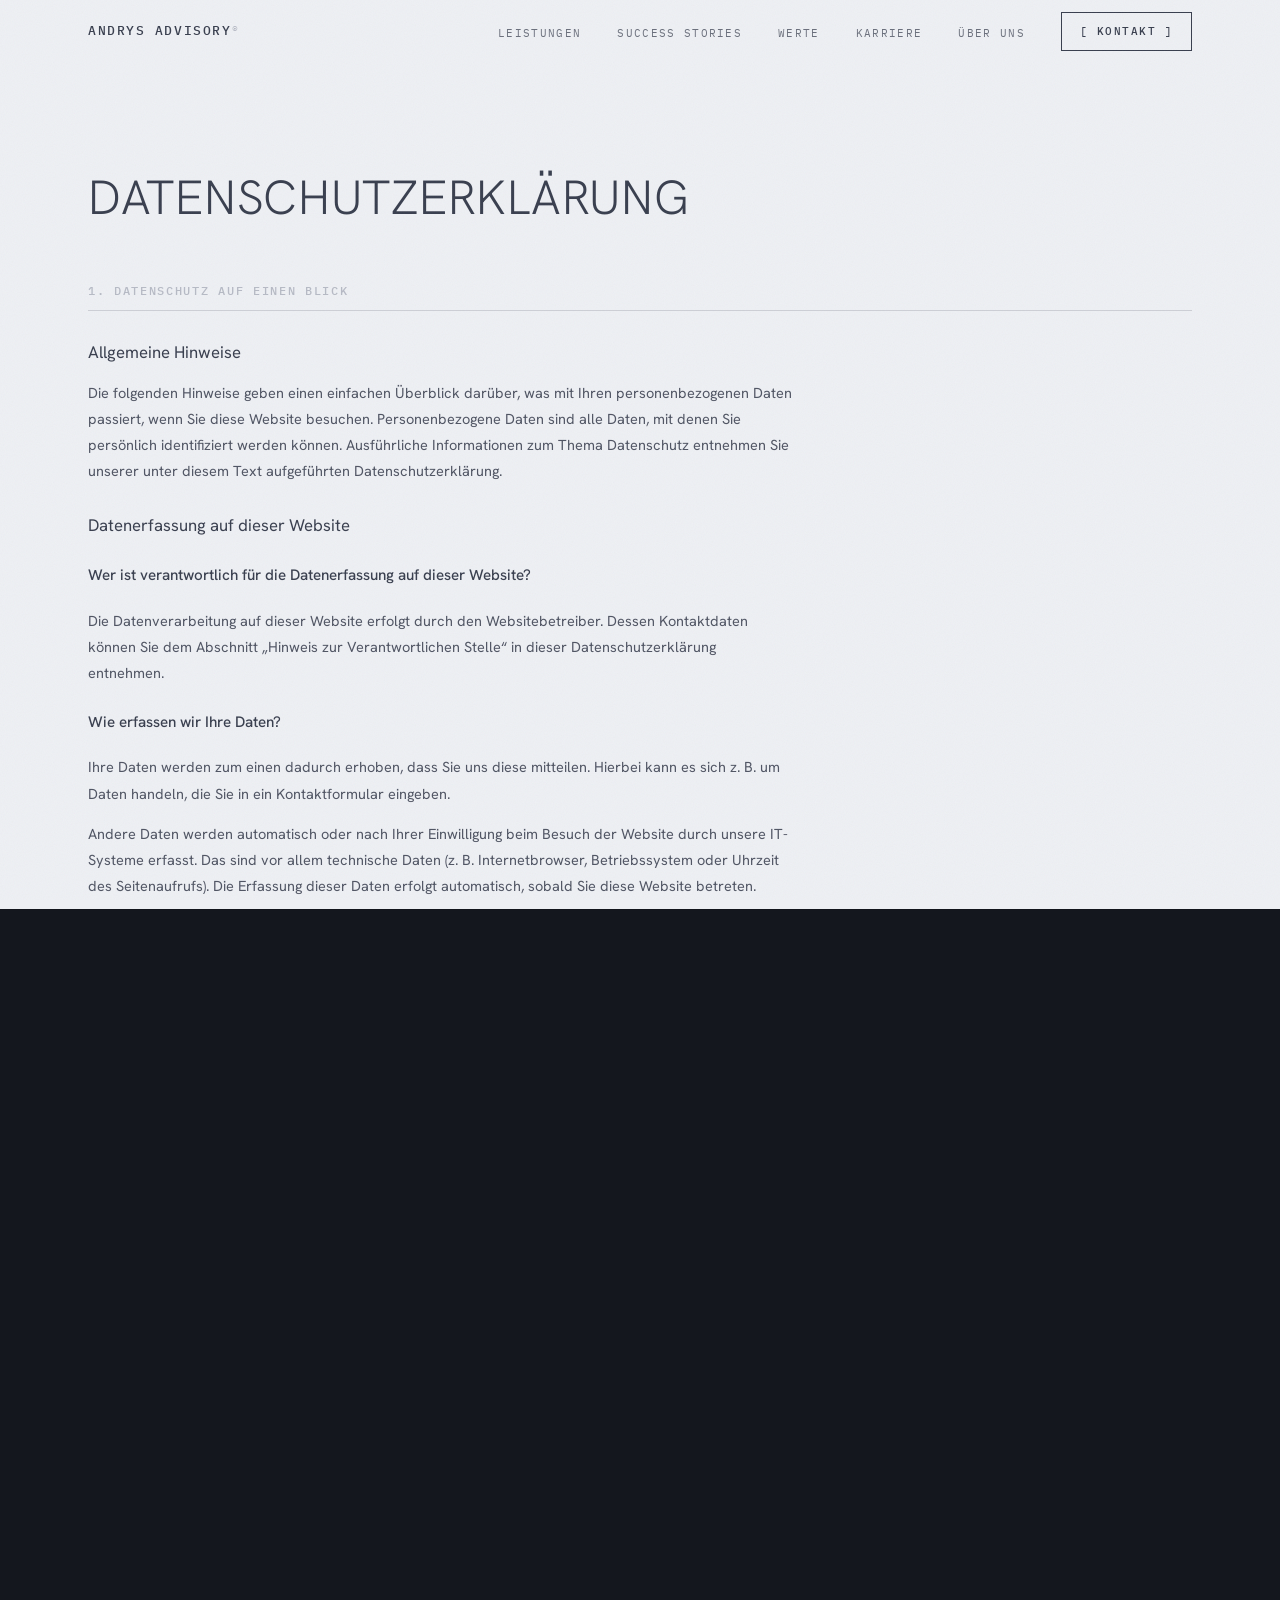
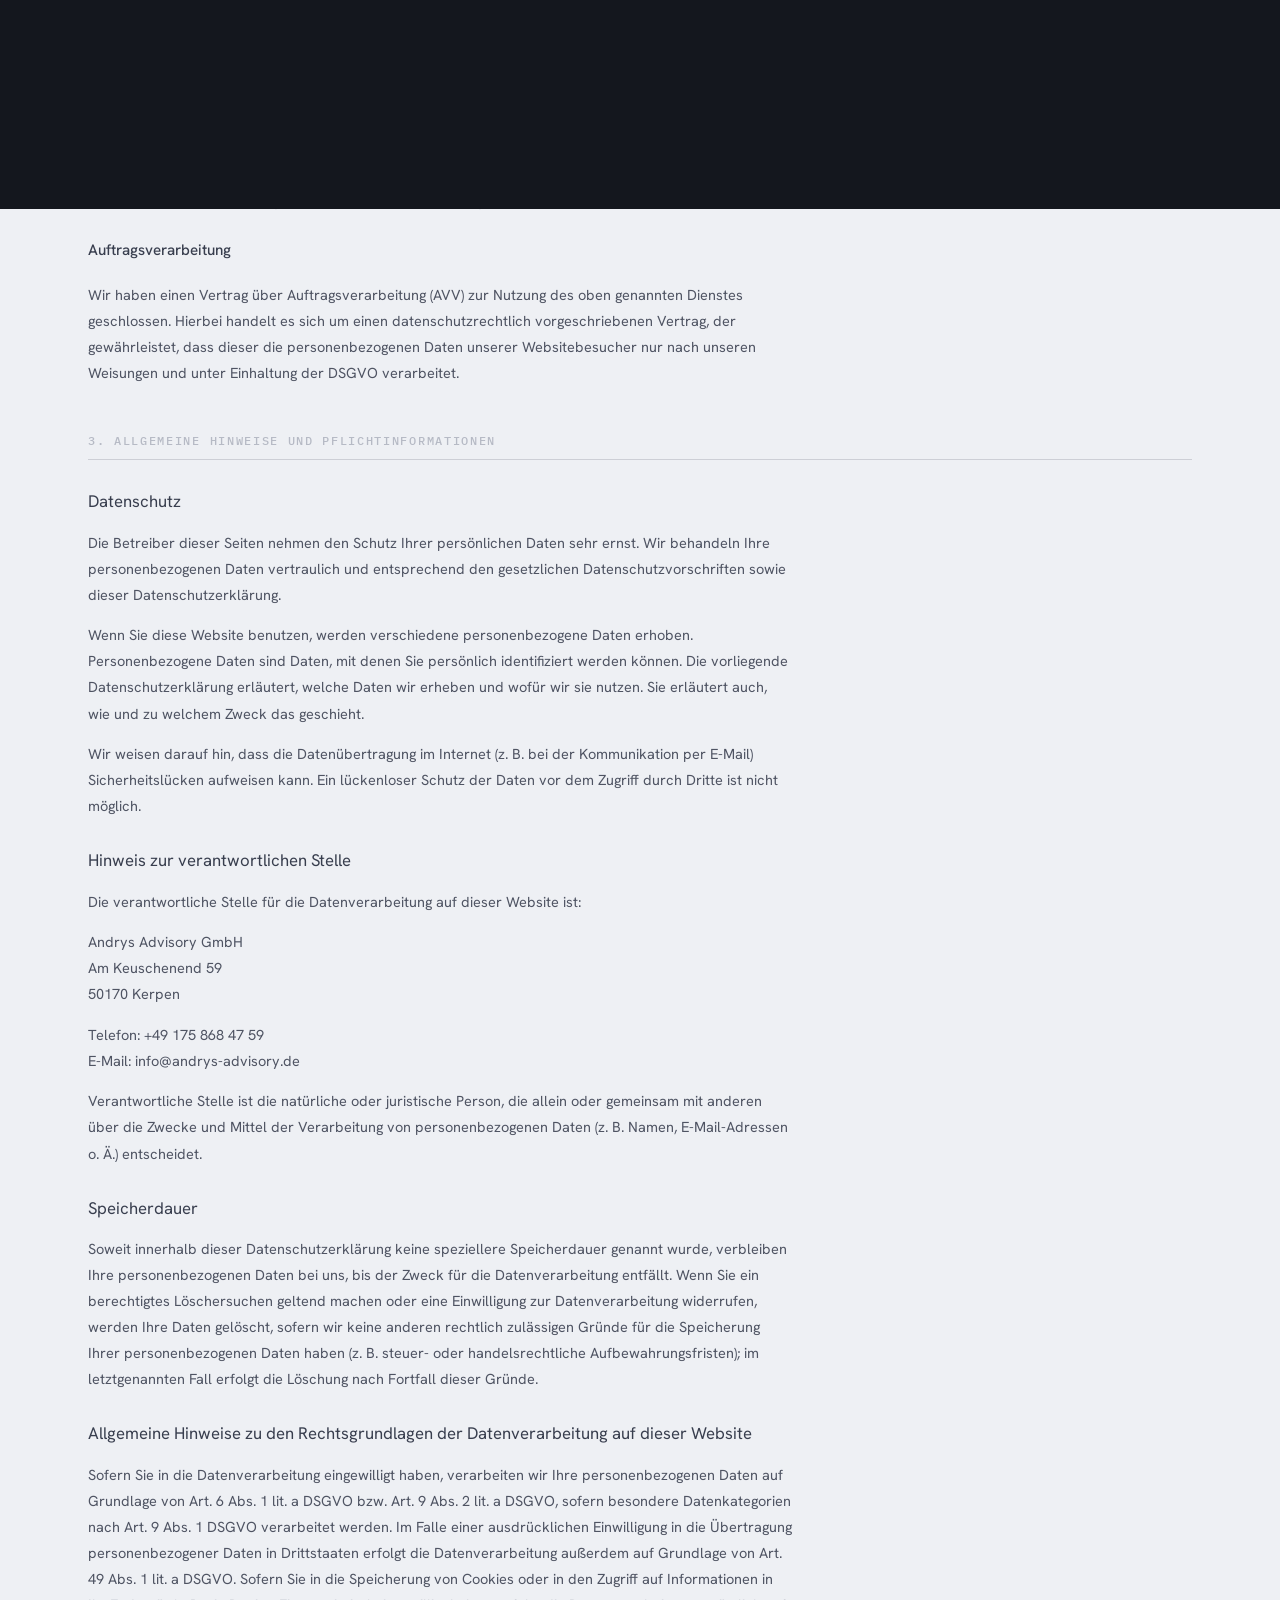
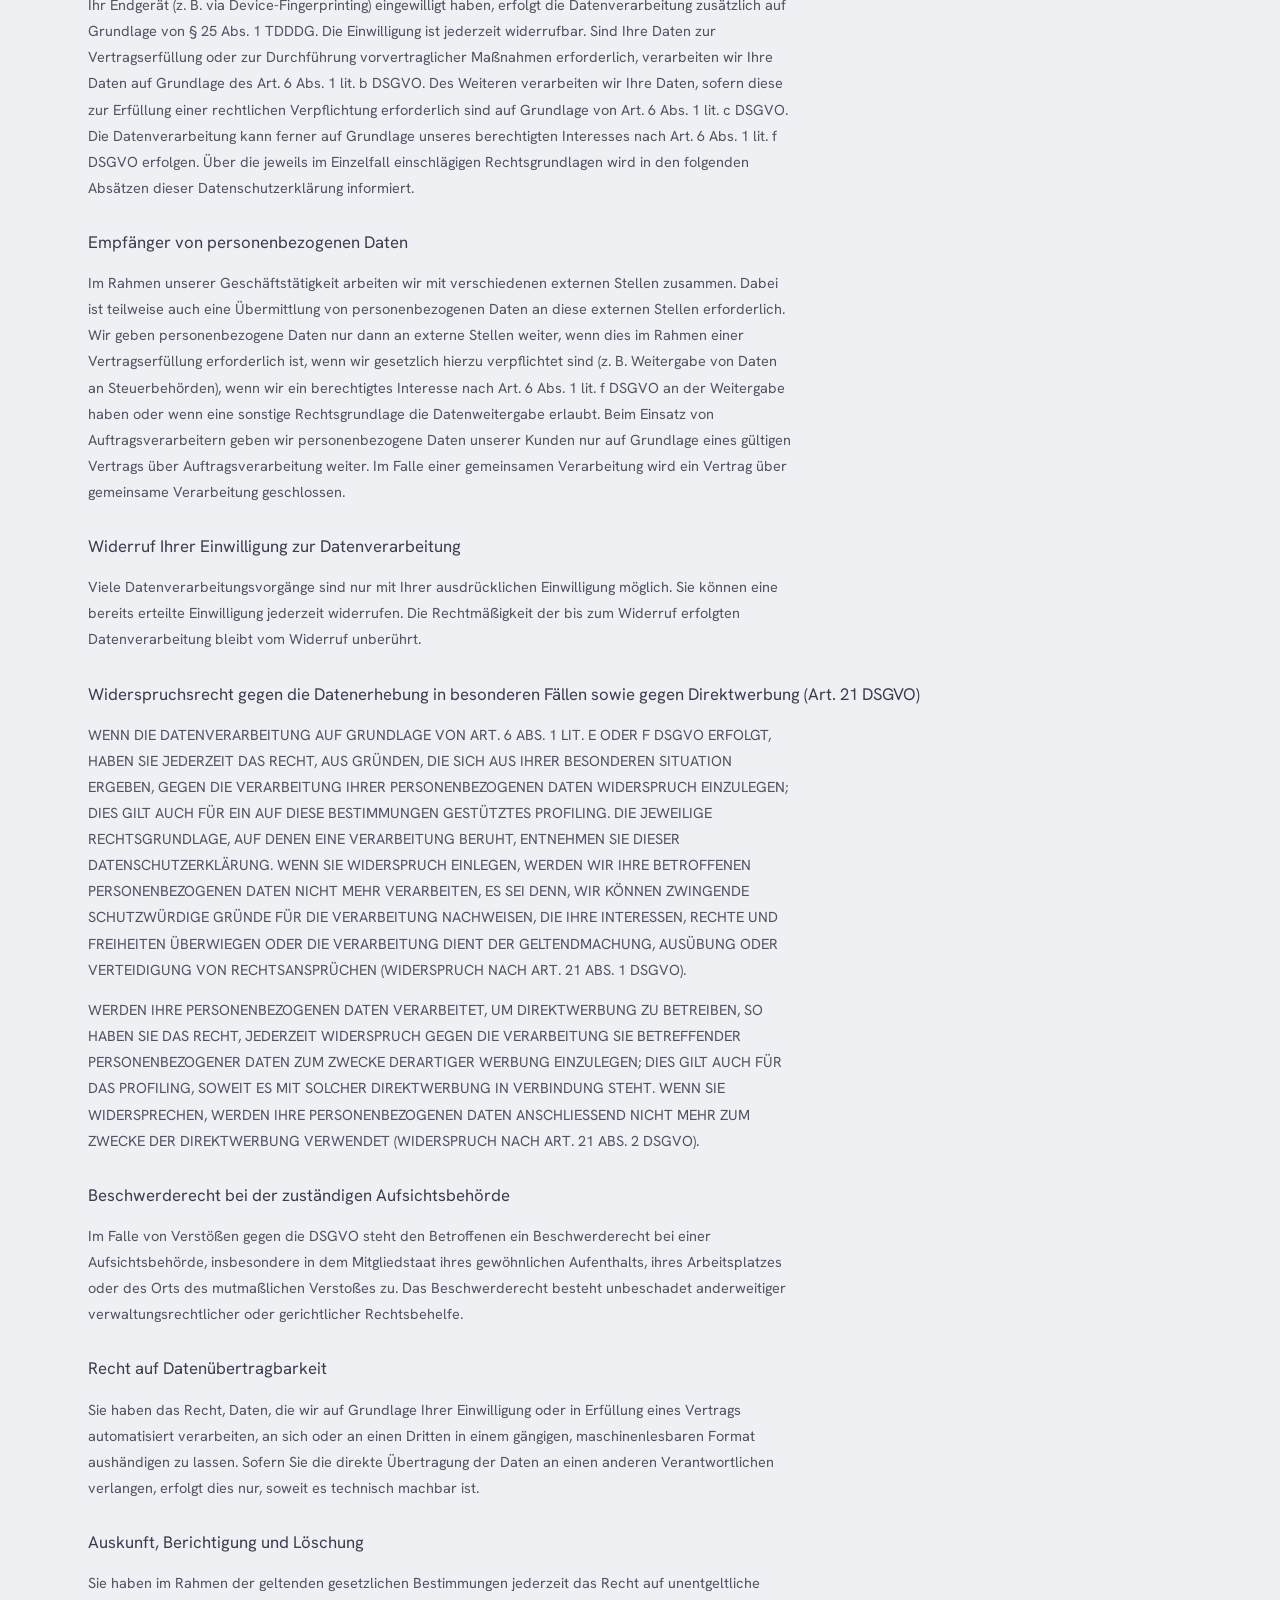
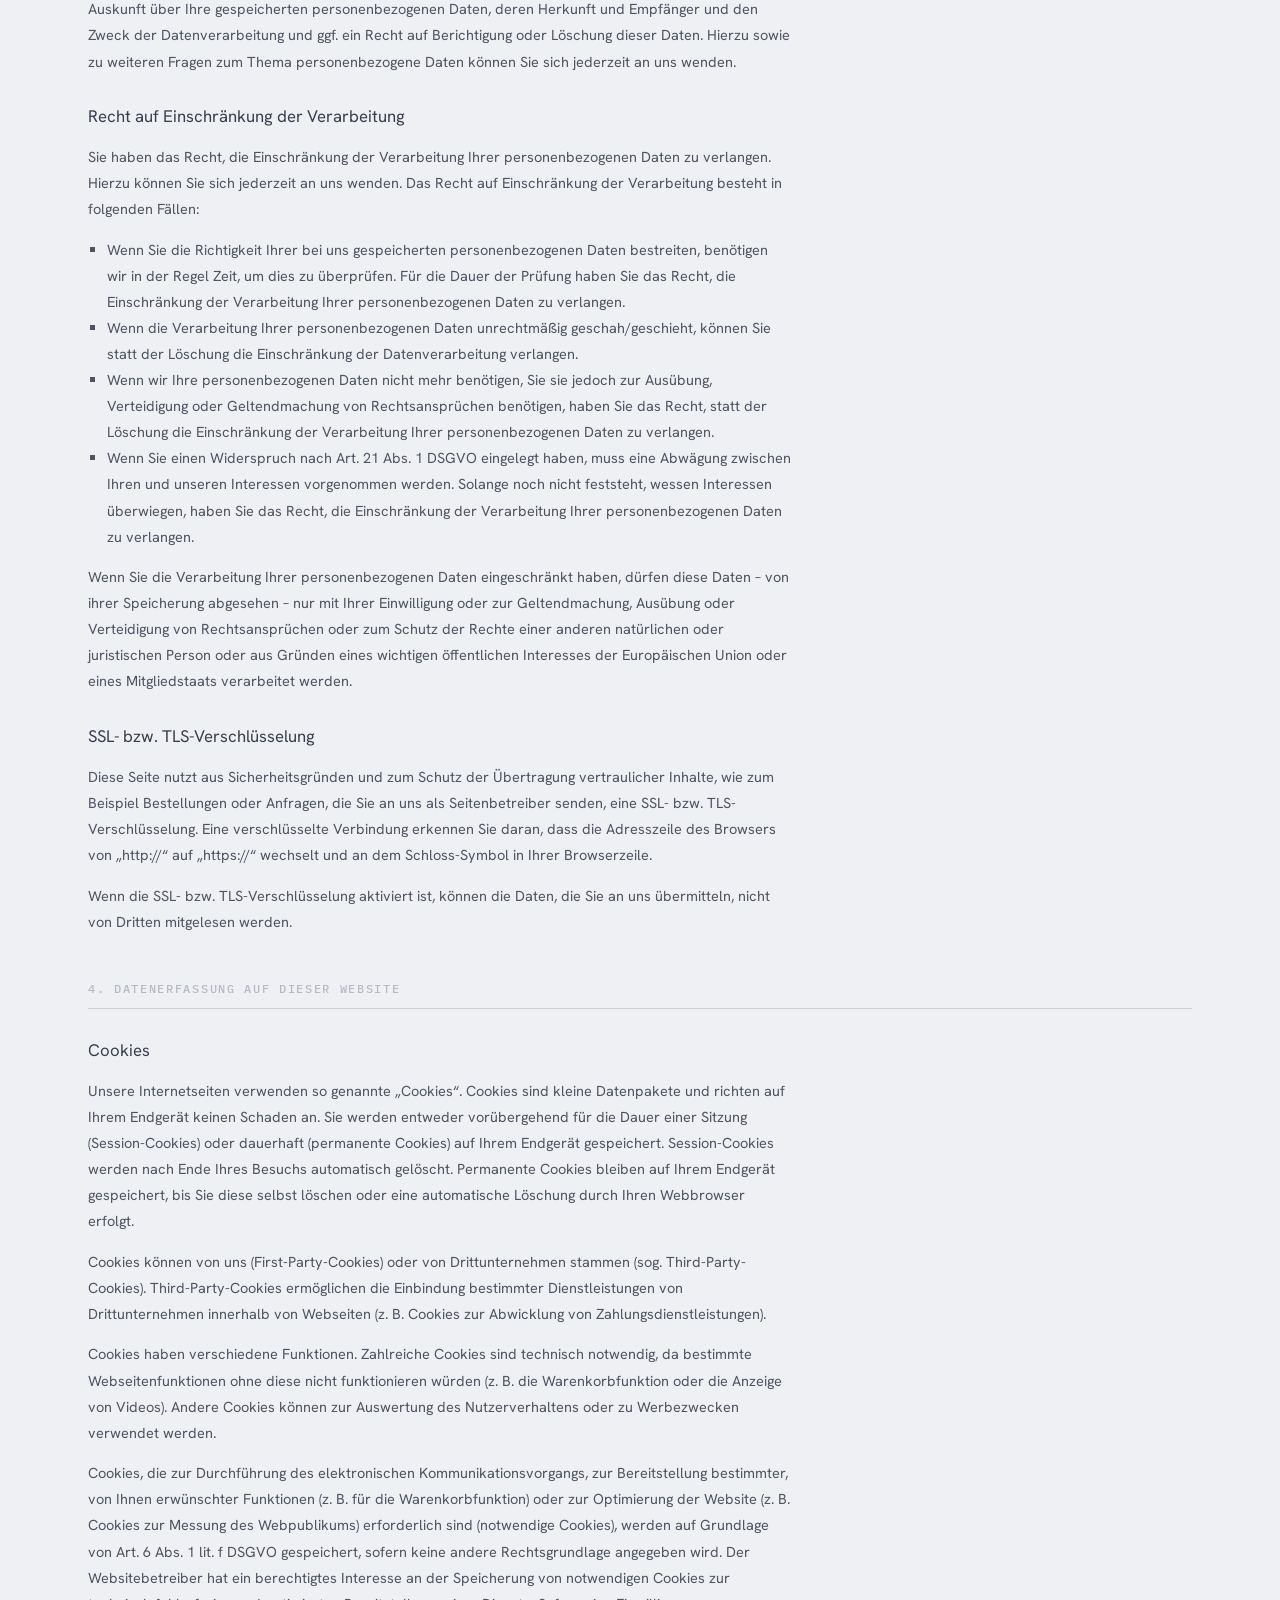
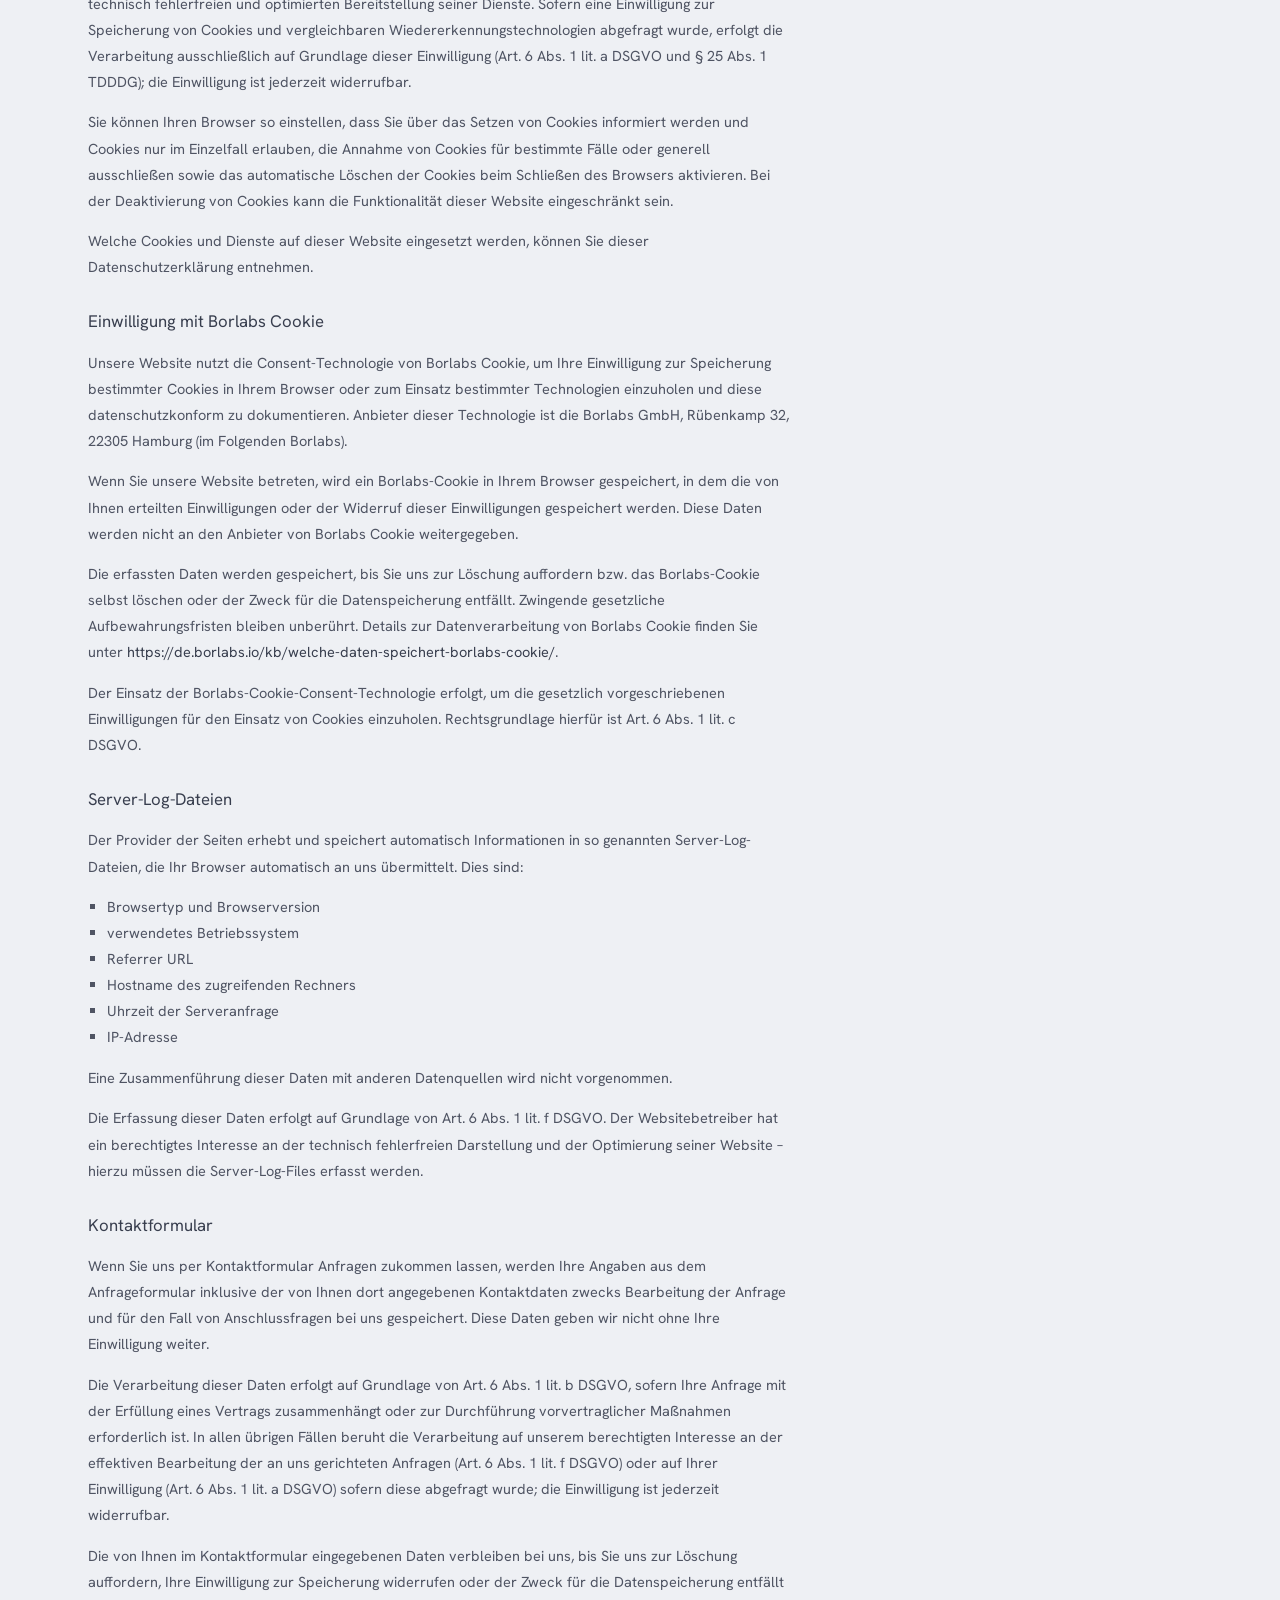
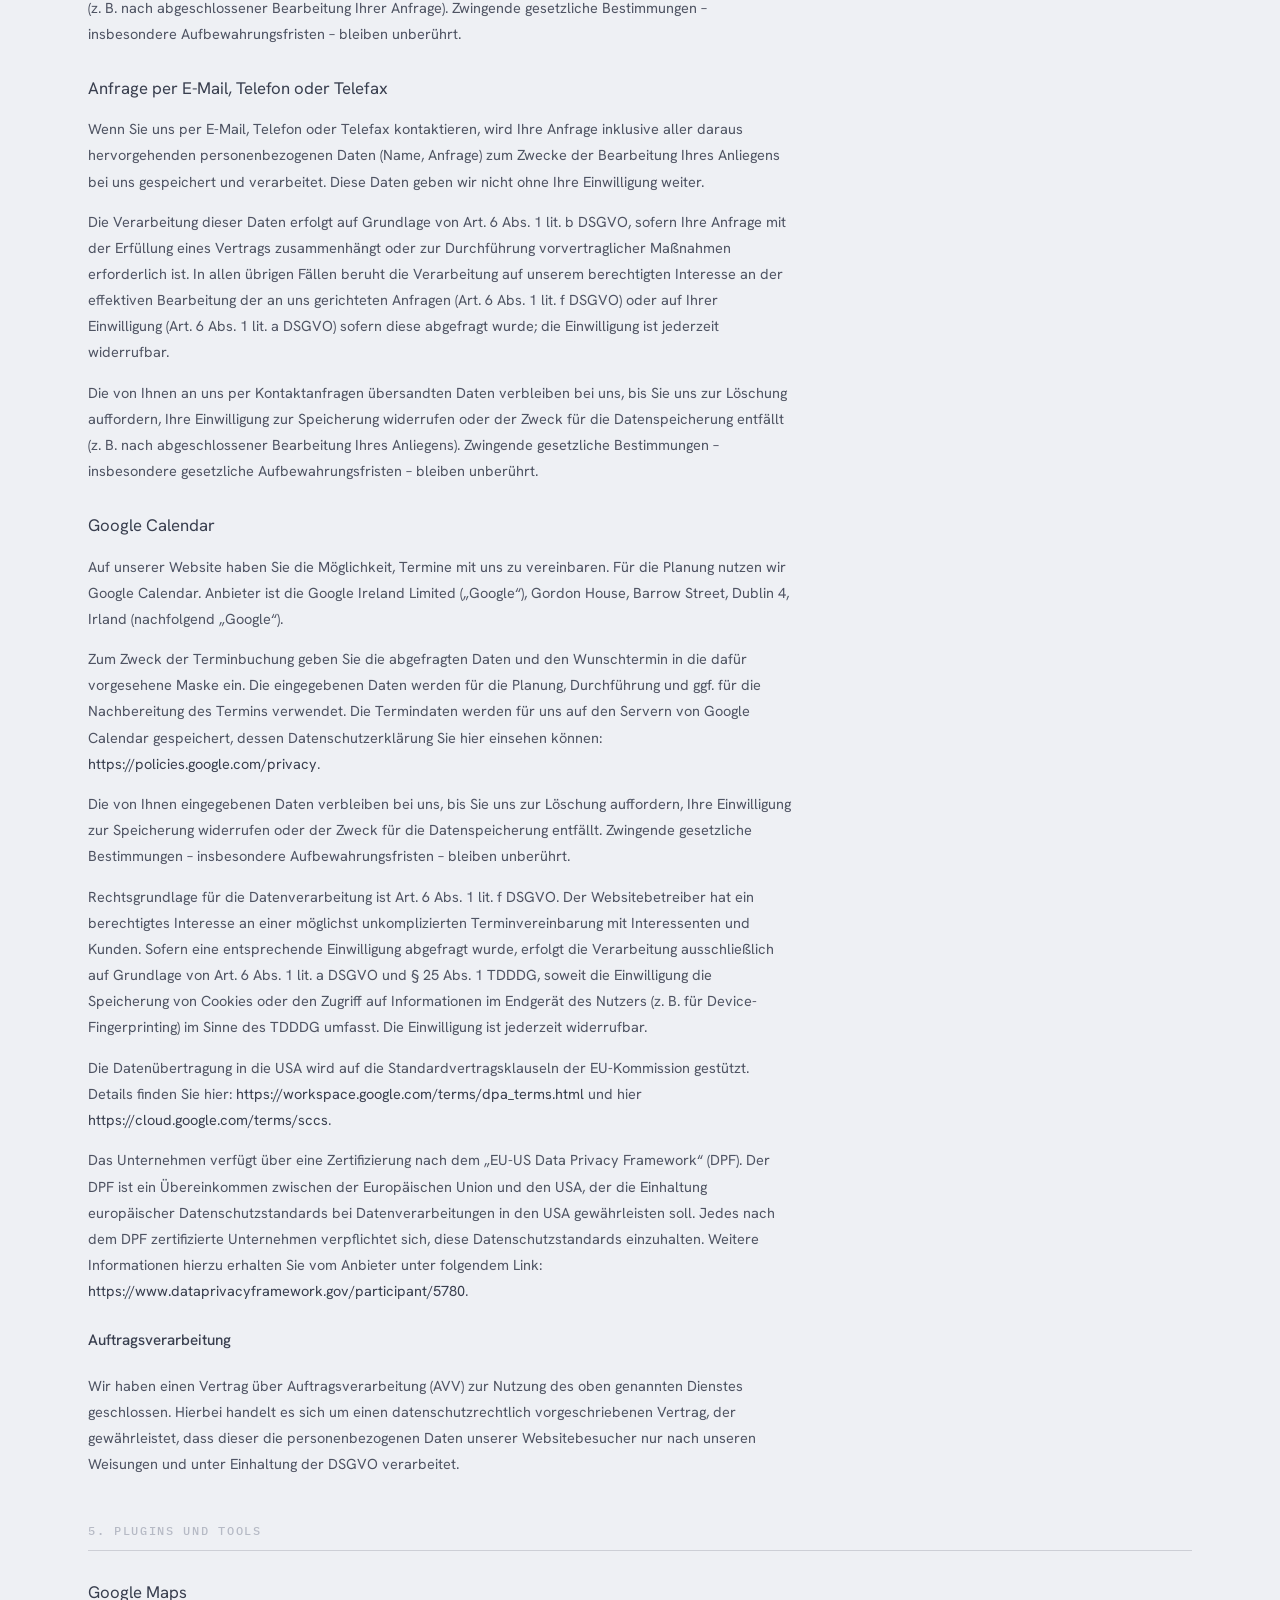
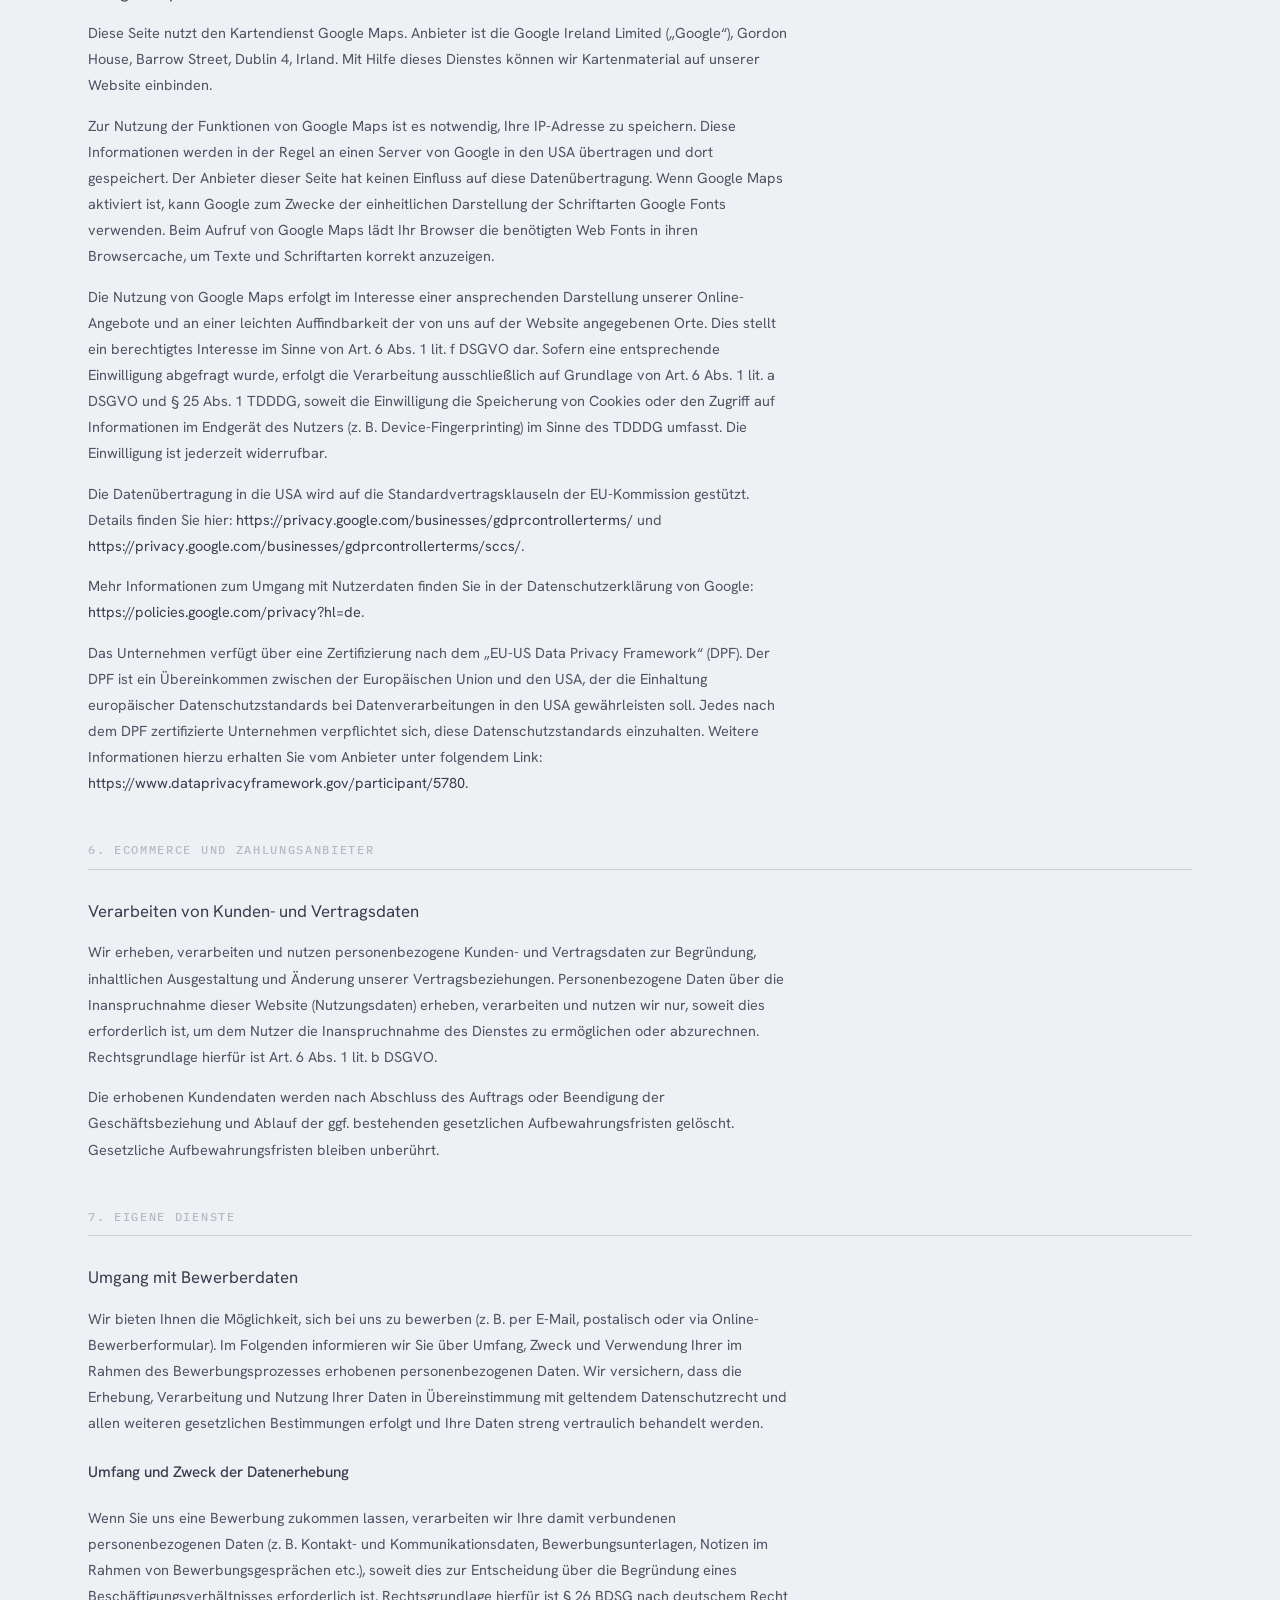
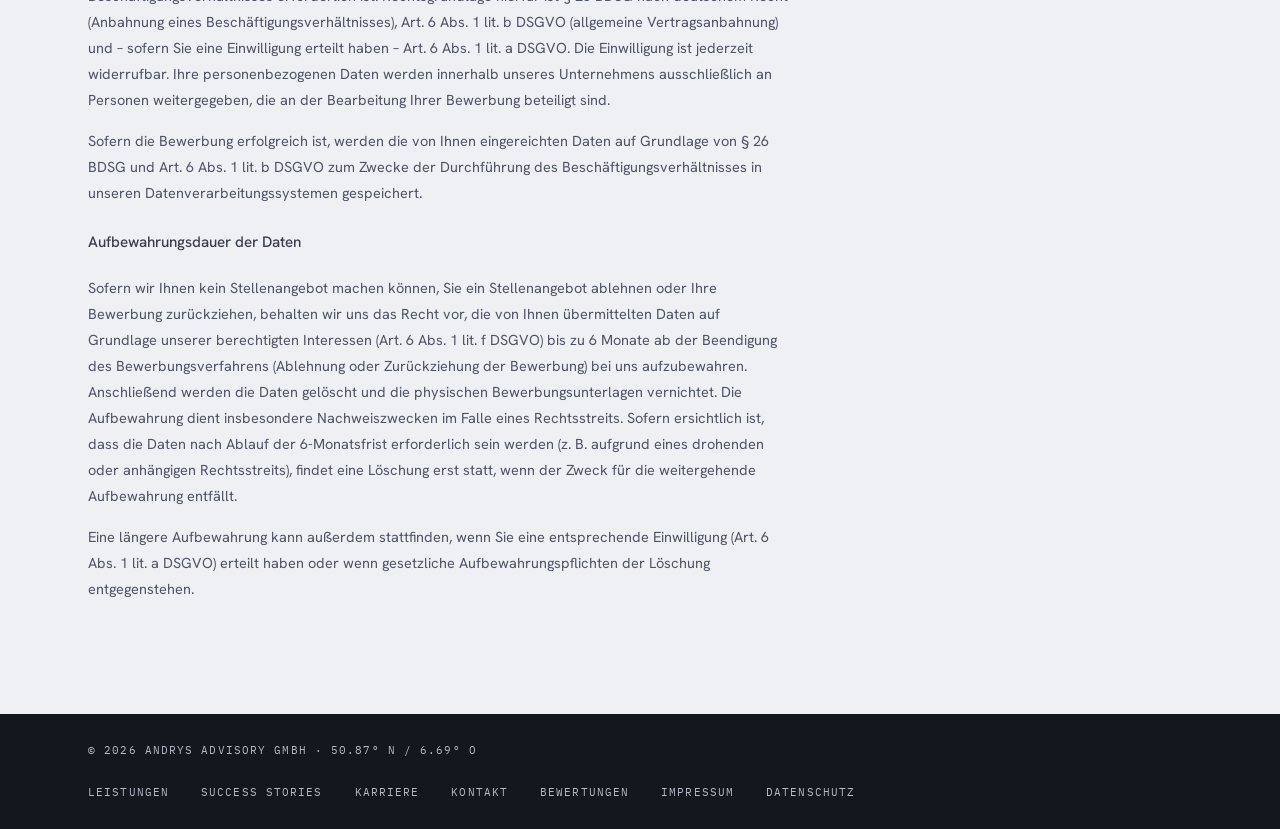
==== commit 7c10f3ec: "Echte Daten: Platzhalter ersetzt, Telefonnummer vereinheitlicht, og:image Alle offenen Punkte geprüf" ====
--- a/datenschutz.html
+++ b/datenschutz.html
@@ -10,6 +10,10 @@
   <meta property="og:description" content="Datenschutzerklärung der Andrys Advisory GmbH.">
   <meta property="og:type" content="website">
   <meta property="og:locale" content="de_DE">
+  <meta property="og:image" content="https://andrys-advisory.de/assets/og-image.png">
+  <meta property="og:image:width" content="1200">
+  <meta property="og:image:height" content="630">
+  <meta name="twitter:card" content="summary_large_image">
   <link rel="icon" type="image/svg+xml" href="favicon.svg">
   <link rel="preload" href="assets/fonts/hanken-grotesk-latin-wght-normal.woff2" as="font" type="font/woff2" crossorigin>
   <link rel="preload" href="assets/fonts/ibm-plex-mono-latin-500-normal.woff2" as="font" type="font/woff2" crossorigin>
@@ -49,11 +53,10 @@
 <h2>1. Datenschutz auf einen Blick</h2>
 <h3>Allgemeine Hinweise</h3> <p>Die folgenden Hinweise geben einen einfachen &Uuml;berblick dar&uuml;ber, was mit Ihren personenbezogenen Daten passiert, wenn Sie diese Website besuchen. Personenbezogene Daten sind alle Daten, mit denen Sie pers&ouml;nlich identifiziert werden k&ouml;nnen. Ausf&uuml;hrliche Informationen zum Thema Datenschutz entnehmen Sie unserer unter diesem Text aufgef&uuml;hrten Datenschutzerkl&auml;rung.</p>
 <h3>Datenerfassung auf dieser Website</h3> <h4>Wer ist verantwortlich f&uuml;r die Datenerfassung auf dieser Website?</h4> <p>Die Datenverarbeitung auf dieser Website erfolgt durch den Websitebetreiber. Dessen Kontaktdaten k&ouml;nnen Sie dem Abschnitt &bdquo;Hinweis zur Verantwortlichen Stelle&ldquo; in dieser Datenschutzerkl&auml;rung entnehmen.</p> <h4>Wie erfassen wir Ihre Daten?</h4> <p>Ihre Daten werden zum einen dadurch erhoben, dass Sie uns diese mitteilen. Hierbei kann es sich z.&nbsp;B. um Daten handeln, die Sie in ein Kontaktformular eingeben.</p> <p>Andere Daten werden automatisch oder nach Ihrer Einwilligung beim Besuch der Website durch unsere IT-Systeme erfasst. Das sind vor allem technische Daten (z.&nbsp;B. Internetbrowser, Betriebssystem oder Uhrzeit des Seitenaufrufs). Die Erfassung dieser Daten erfolgt automatisch, sobald Sie diese Website betreten.</p> <h4>Wof&uuml;r nutzen wir Ihre Daten?</h4> <p>Ein Teil der Daten wird erhoben, um eine fehlerfreie Bereitstellung der Website zu gew&auml;hrleisten. Andere Daten k&ouml;nnen zur Analyse Ihres Nutzerverhaltens verwendet werden. Sofern &uuml;ber die Website Vertr&auml;ge geschlossen oder angebahnt werden k&ouml;nnen, werden die &uuml;bermittelten Daten auch f&uuml;r Vertragsangebote, Bestellungen oder sonstige Auftragsanfragen verarbeitet.</p> <h4>Welche Rechte haben Sie bez&uuml;glich Ihrer Daten?</h4> <p>Sie haben jederzeit das Recht, unentgeltlich Auskunft &uuml;ber Herkunft, Empf&auml;nger und Zweck Ihrer gespeicherten personenbezogenen Daten zu erhalten. Sie haben au&szlig;erdem ein Recht, die Berichtigung oder L&ouml;schung dieser Daten zu verlangen. Wenn Sie eine Einwilligung zur Datenverarbeitung erteilt haben, k&ouml;nnen Sie diese Einwilligung jederzeit f&uuml;r die Zukunft widerrufen. Au&szlig;erdem haben Sie das Recht, unter bestimmten Umst&auml;nden die Einschr&auml;nkung der Verarbeitung Ihrer personenbezogenen Daten zu verlangen. Des Weiteren steht Ihnen ein Beschwerderecht bei der zust&auml;ndigen Aufsichtsbeh&ouml;rde zu.</p> <p>Hierzu sowie zu weiteren Fragen zum Thema Datenschutz k&ouml;nnen Sie sich jederzeit an uns wenden.</p>
-<h3>Analyse-Tools und Tools von Dritt&shy;anbietern</h3> <p>Beim Besuch dieser Website kann Ihr Surf-Verhalten statistisch ausgewertet werden. Das geschieht vor allem mit sogenannten Analyseprogrammen.</p> <p>Detaillierte Informationen zu diesen Analyseprogrammen finden Sie in der folgenden Datenschutzerkl&auml;rung.</p>
+<h3>Analyse-Tools und Tools von Dritt&shy;anbietern</h3> <p>Diese Website setzt derzeit keine Analyseprogramme und keine Tracking-Cookies ein. Sollten k&uuml;nftig Analyse-Tools zum Einsatz kommen, informieren wir Sie an dieser Stelle dar&uuml;ber.</p>
 <h2>2. Hosting</h2>
 <p>Wir hosten die Inhalte unserer Website bei folgendem Anbieter:</p>
-<h3>IONOS</h3> <p>Anbieter ist die IONOS SE, Elgendorfer Str. 57, 56410 Montabaur (nachfolgend IONOS). Wenn Sie unsere Website besuchen, erfasst IONOS verschiedene Logfiles inklusive Ihrer IP-Adressen. Details entnehmen Sie der Datenschutzerkl&auml;rung von IONOS: <a>https://www.ionos.de/terms-gtc/terms-privacy</a>.</p> <p>Die Verwendung von IONOS erfolgt auf Grundlage von Art. 6 Abs. 1 lit. f DSGVO. Wir haben ein berechtigtes Interesse an einer m&ouml;glichst zuverl&auml;ssigen Darstellung unserer Website. Sofern eine entsprechende Einwilligung abgefragt wurde, erfolgt die Verarbeitung ausschlie&szlig;lich auf Grundlage von Art. 6 Abs. 1 lit. a DSGVO und &sect; 25 Abs. 1 TDDDG, soweit die Einwilligung die Speicherung von Cookies oder den Zugriff auf Informationen im Endger&auml;t des Nutzers (z.&nbsp;B. Device-Fingerprinting) im Sinne des TDDDG umfasst. Die Einwilligung ist jederzeit widerrufbar.</p>
-<h4>Auftragsverarbeitung</h4> <p>Wir haben einen Vertrag &uuml;ber Auftragsverarbeitung (AVV) zur Nutzung des oben genannten Dienstes geschlossen. Hierbei handelt es sich um einen datenschutzrechtlich vorgeschriebenen Vertrag, der gew&auml;hrleistet, dass dieser die personenbezogenen Daten unserer Websitebesucher nur nach unseren Weisungen und unter Einhaltung der DSGVO verarbeitet.</p>
+<h3>Vercel</h3> <p>Anbieter ist die Vercel Inc., 440 N Barranca Ave #4133, Covina, CA 91723, USA (nachfolgend Vercel). Wenn Sie unsere Website besuchen, erfasst Vercel verschiedene Logfiles inklusive Ihrer IP-Adressen. Details entnehmen Sie der Datenschutzerkl&auml;rung von Vercel: <a href="https://vercel.com/legal/privacy-policy" target="_blank" rel="noopener noreferrer">https://vercel.com/legal/privacy-policy</a>.</p> <p>Die Verwendung von Vercel erfolgt auf Grundlage von Art. 6 Abs. 1 lit. f DSGVO. Wir haben ein berechtigtes Interesse an einer m&ouml;glichst zuverl&auml;ssigen Darstellung unserer Website. Die Daten&uuml;bertragung in die USA wird auf die Standardvertragsklauseln der EU-Kommission gest&uuml;tzt.</p> <h4>Auftragsverarbeitung</h4> <p>Wir haben einen Vertrag &uuml;ber Auftragsverarbeitung (AVV) zur Nutzung des oben genannten Dienstes geschlossen. Hierbei handelt es sich um einen datenschutzrechtlich vorgeschriebenen Vertrag, der gew&auml;hrleistet, dass dieser die personenbezogenen Daten unserer Websitebesucher nur nach unseren Weisungen und unter Einhaltung der DSGVO verarbeitet.</p>
 <h2>3. Allgemeine Hinweise und Pflicht&shy;informationen</h2>
 <h3>Datenschutz</h3> <p>Die Betreiber dieser Seiten nehmen den Schutz Ihrer pers&ouml;nlichen Daten sehr ernst. Wir behandeln Ihre personenbezogenen Daten vertraulich und entsprechend den gesetzlichen Datenschutzvorschriften sowie dieser Datenschutzerkl&auml;rung.</p> <p>Wenn Sie diese Website benutzen, werden verschiedene personenbezogene Daten erhoben. Personenbezogene Daten sind Daten, mit denen Sie pers&ouml;nlich identifiziert werden k&ouml;nnen. Die vorliegende Datenschutzerkl&auml;rung erl&auml;utert, welche Daten wir erheben und wof&uuml;r wir sie nutzen. Sie erl&auml;utert auch, wie und zu welchem Zweck das geschieht.</p> <p>Wir weisen darauf hin, dass die Daten&uuml;bertragung im Internet (z.&nbsp;B. bei der Kommunikation per E-Mail) Sicherheitsl&uuml;cken aufweisen kann. Ein l&uuml;ckenloser Schutz der Daten vor dem Zugriff durch Dritte ist nicht m&ouml;glich.</p>
 <h3>Hinweis zur verantwortlichen Stelle</h3> <p>Die verantwortliche Stelle f&uuml;r die Datenverarbeitung auf dieser Website ist:</p> <p>Andrys Advisory GmbH<br>
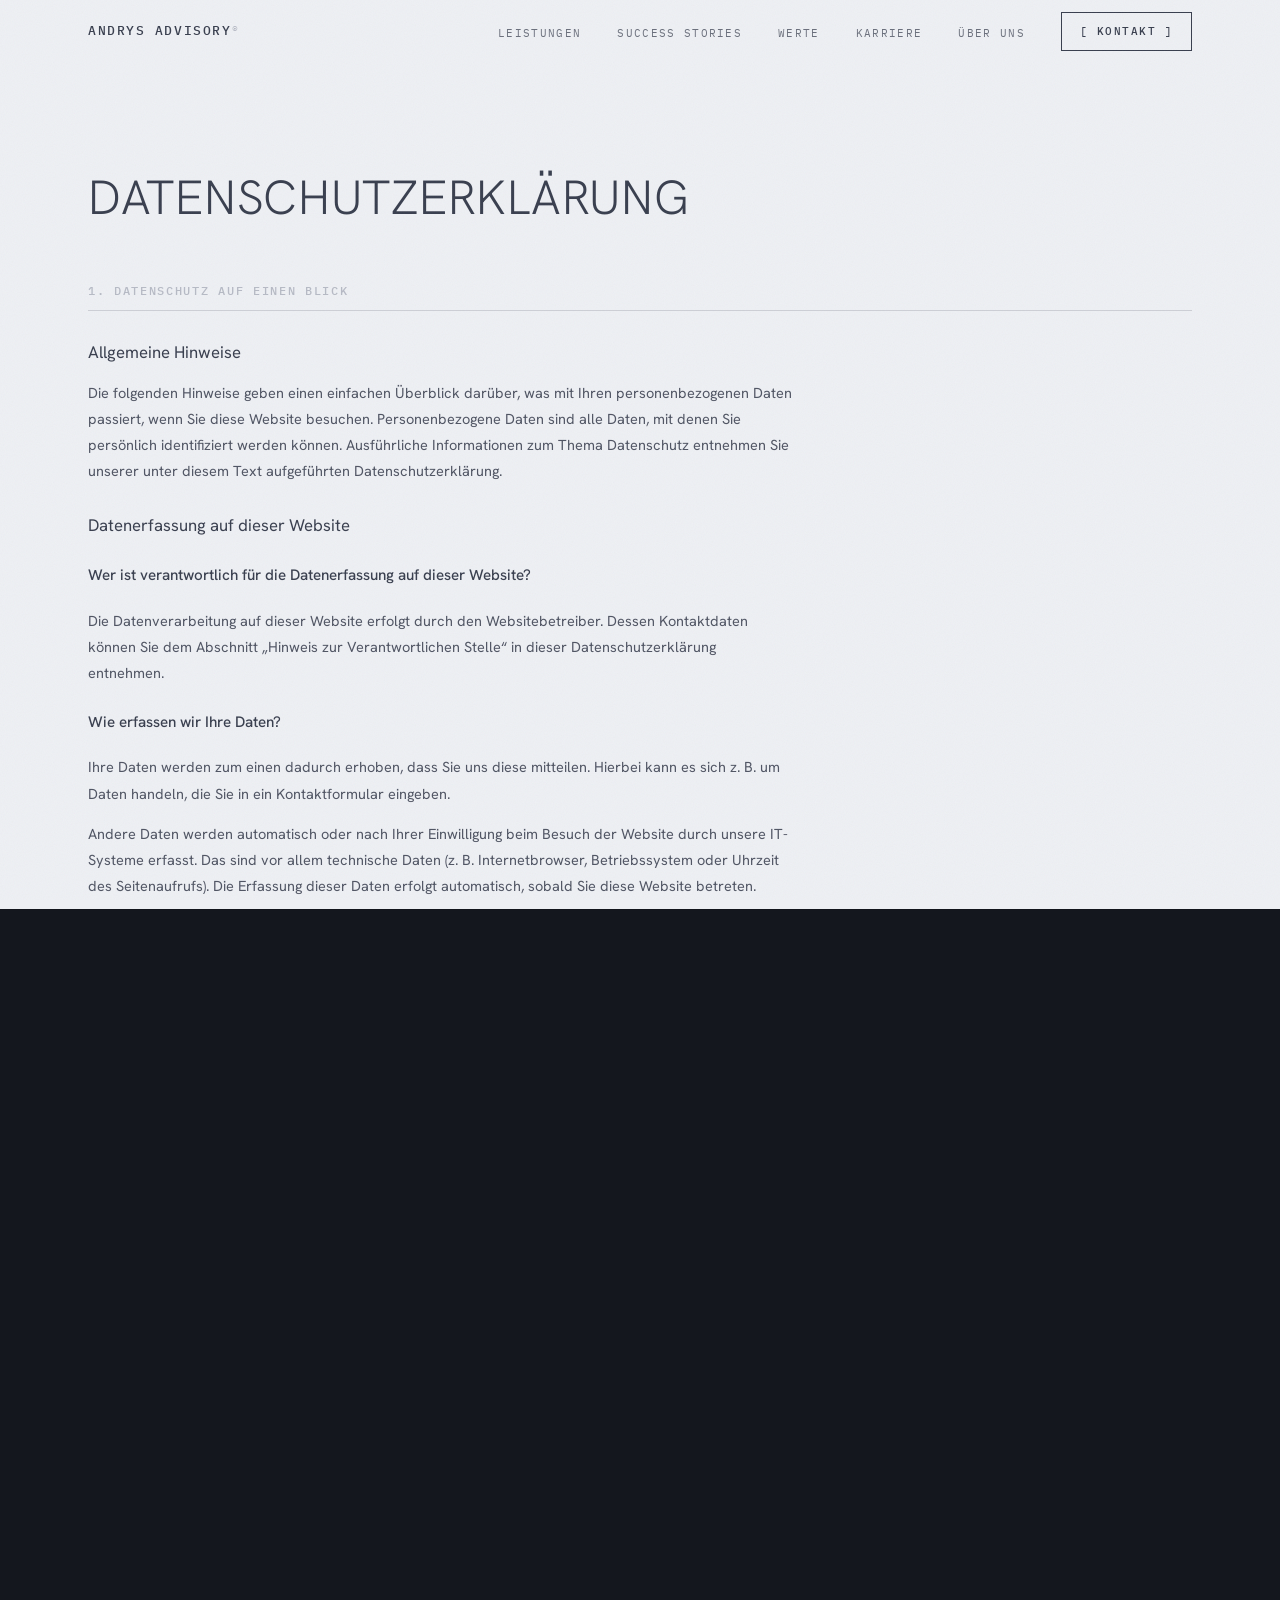
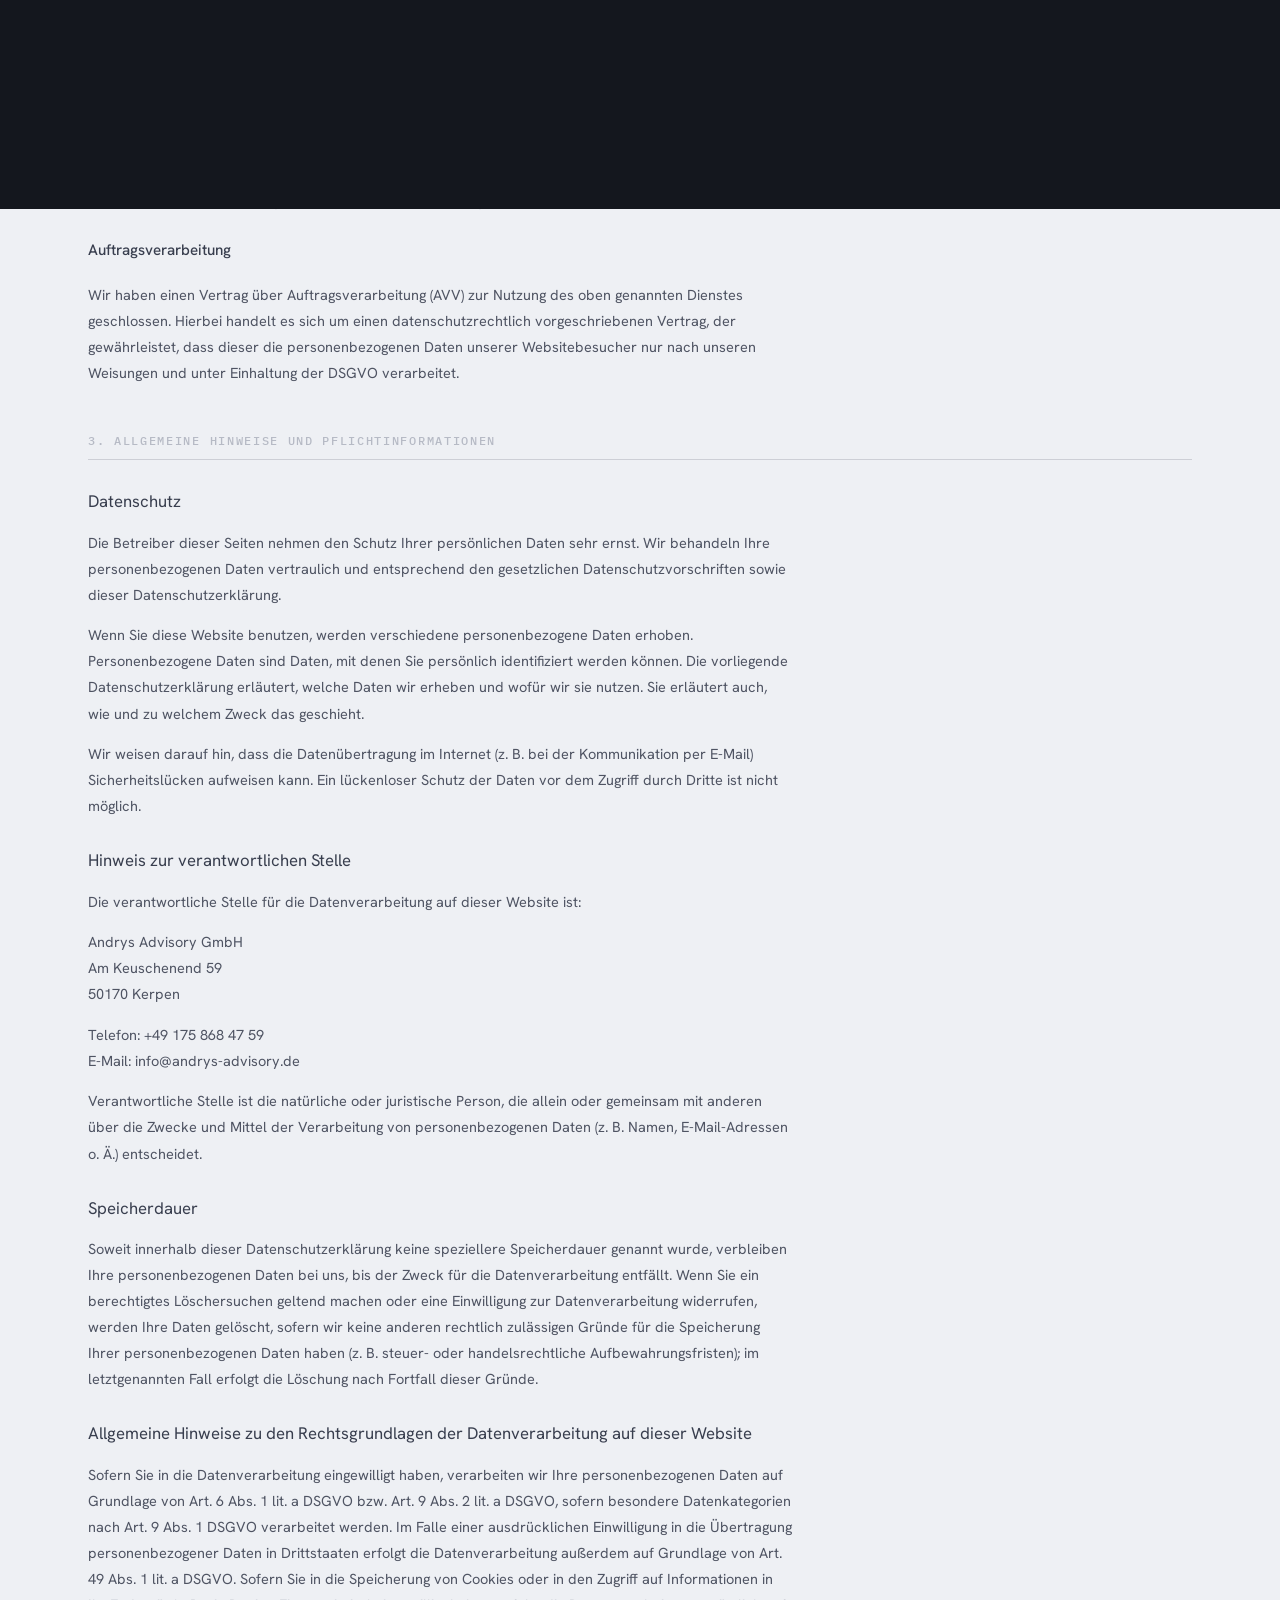
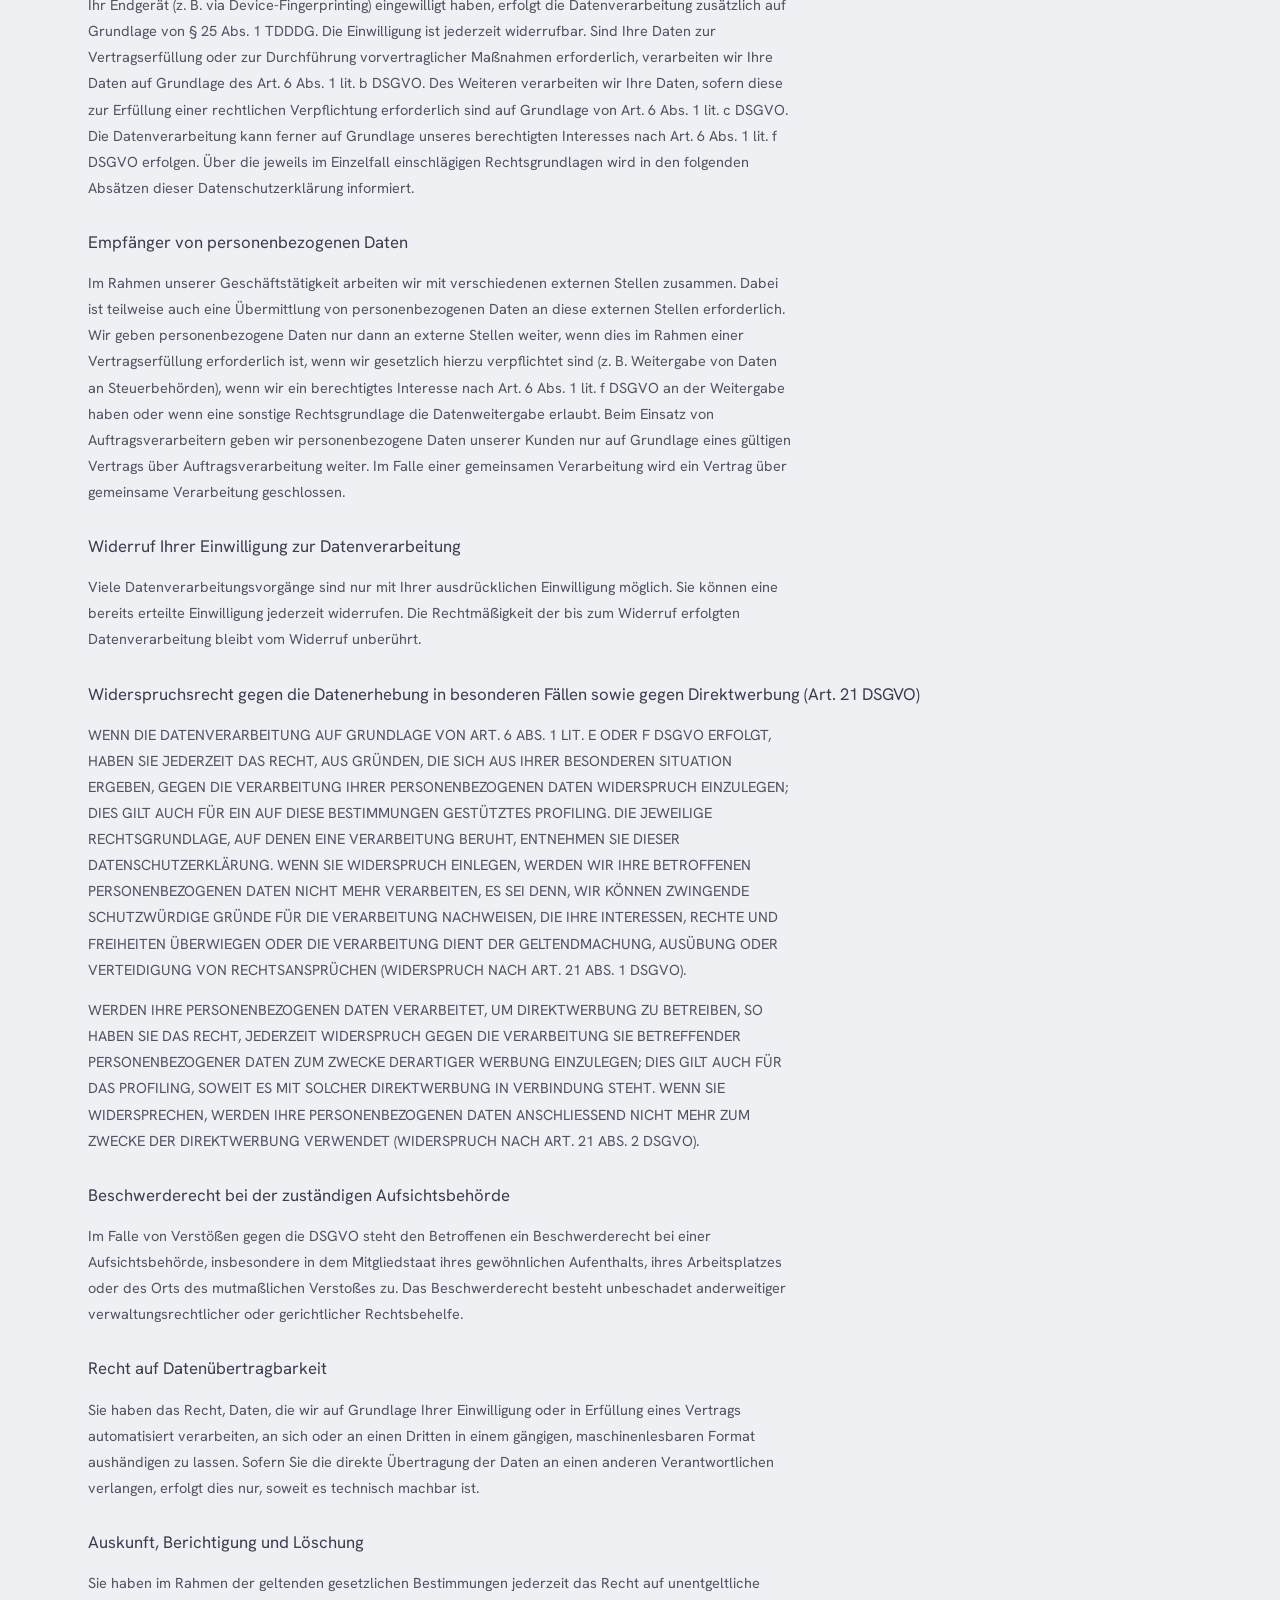
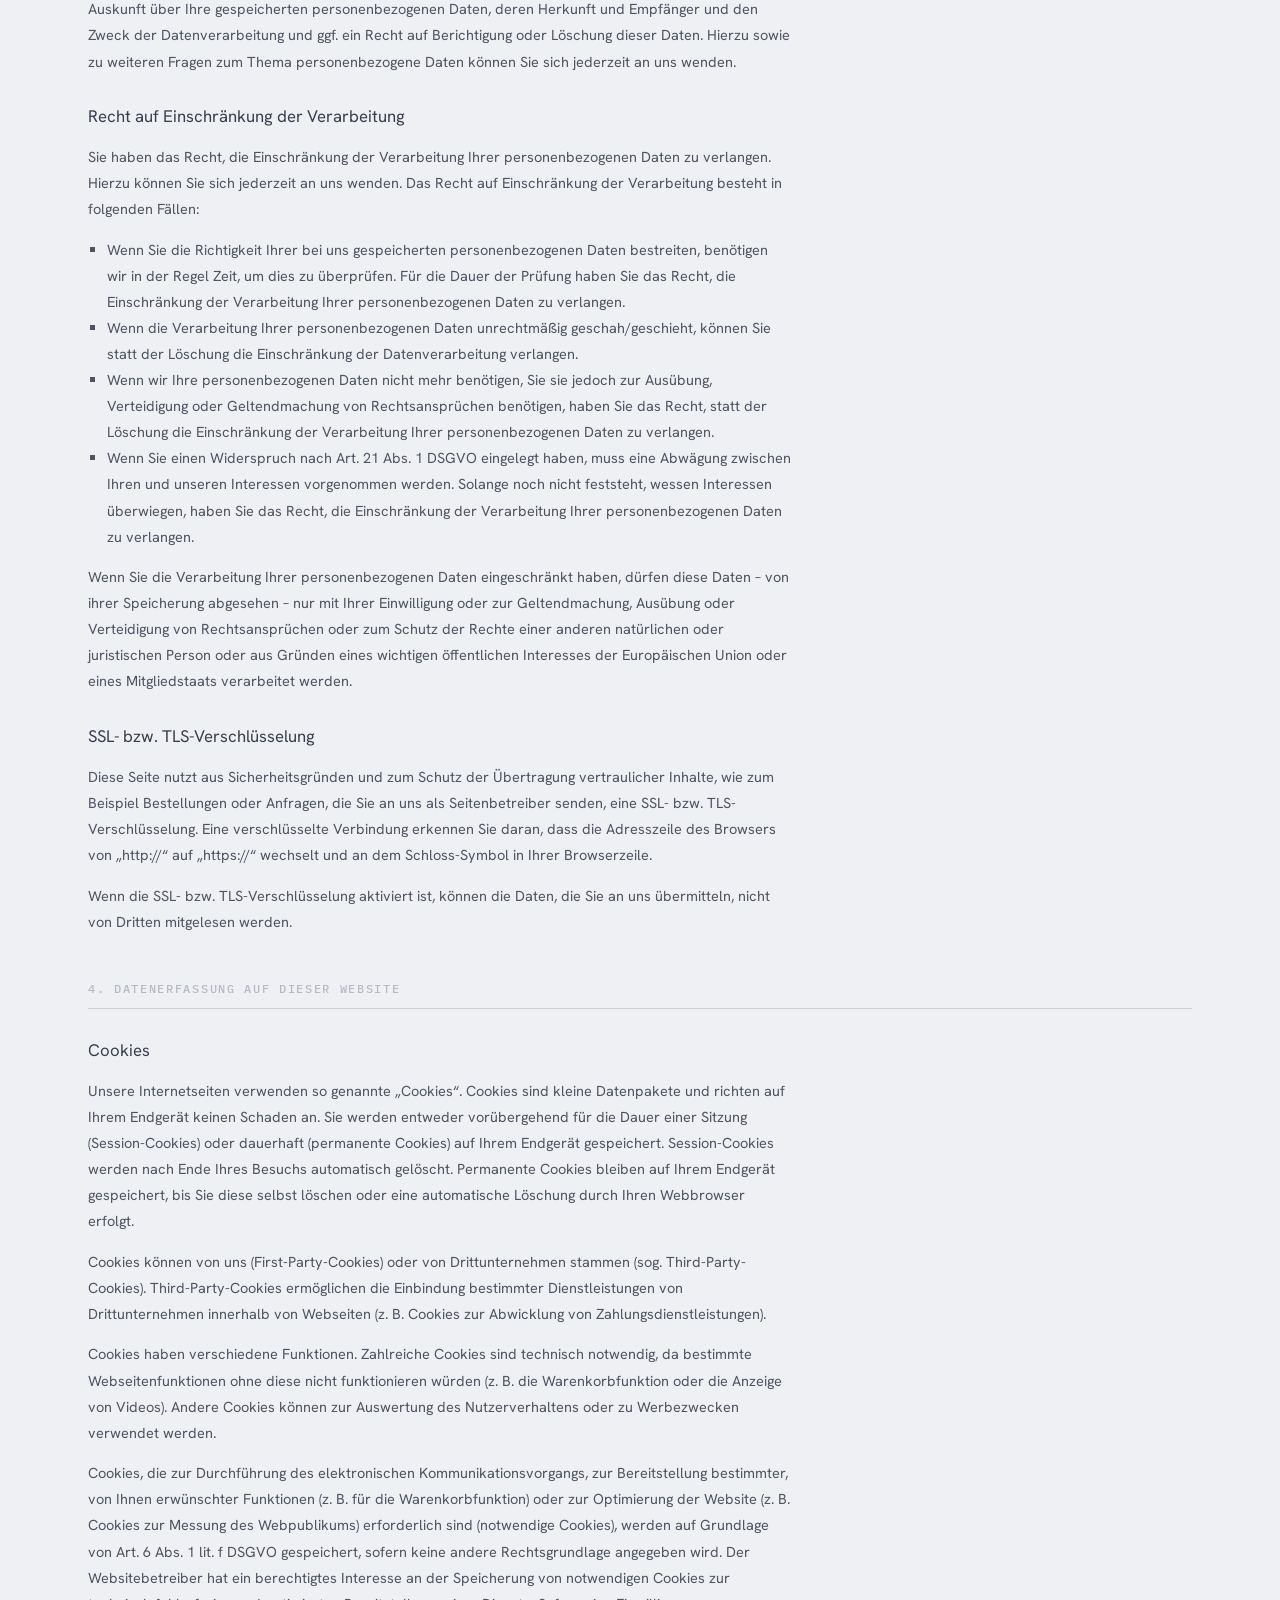
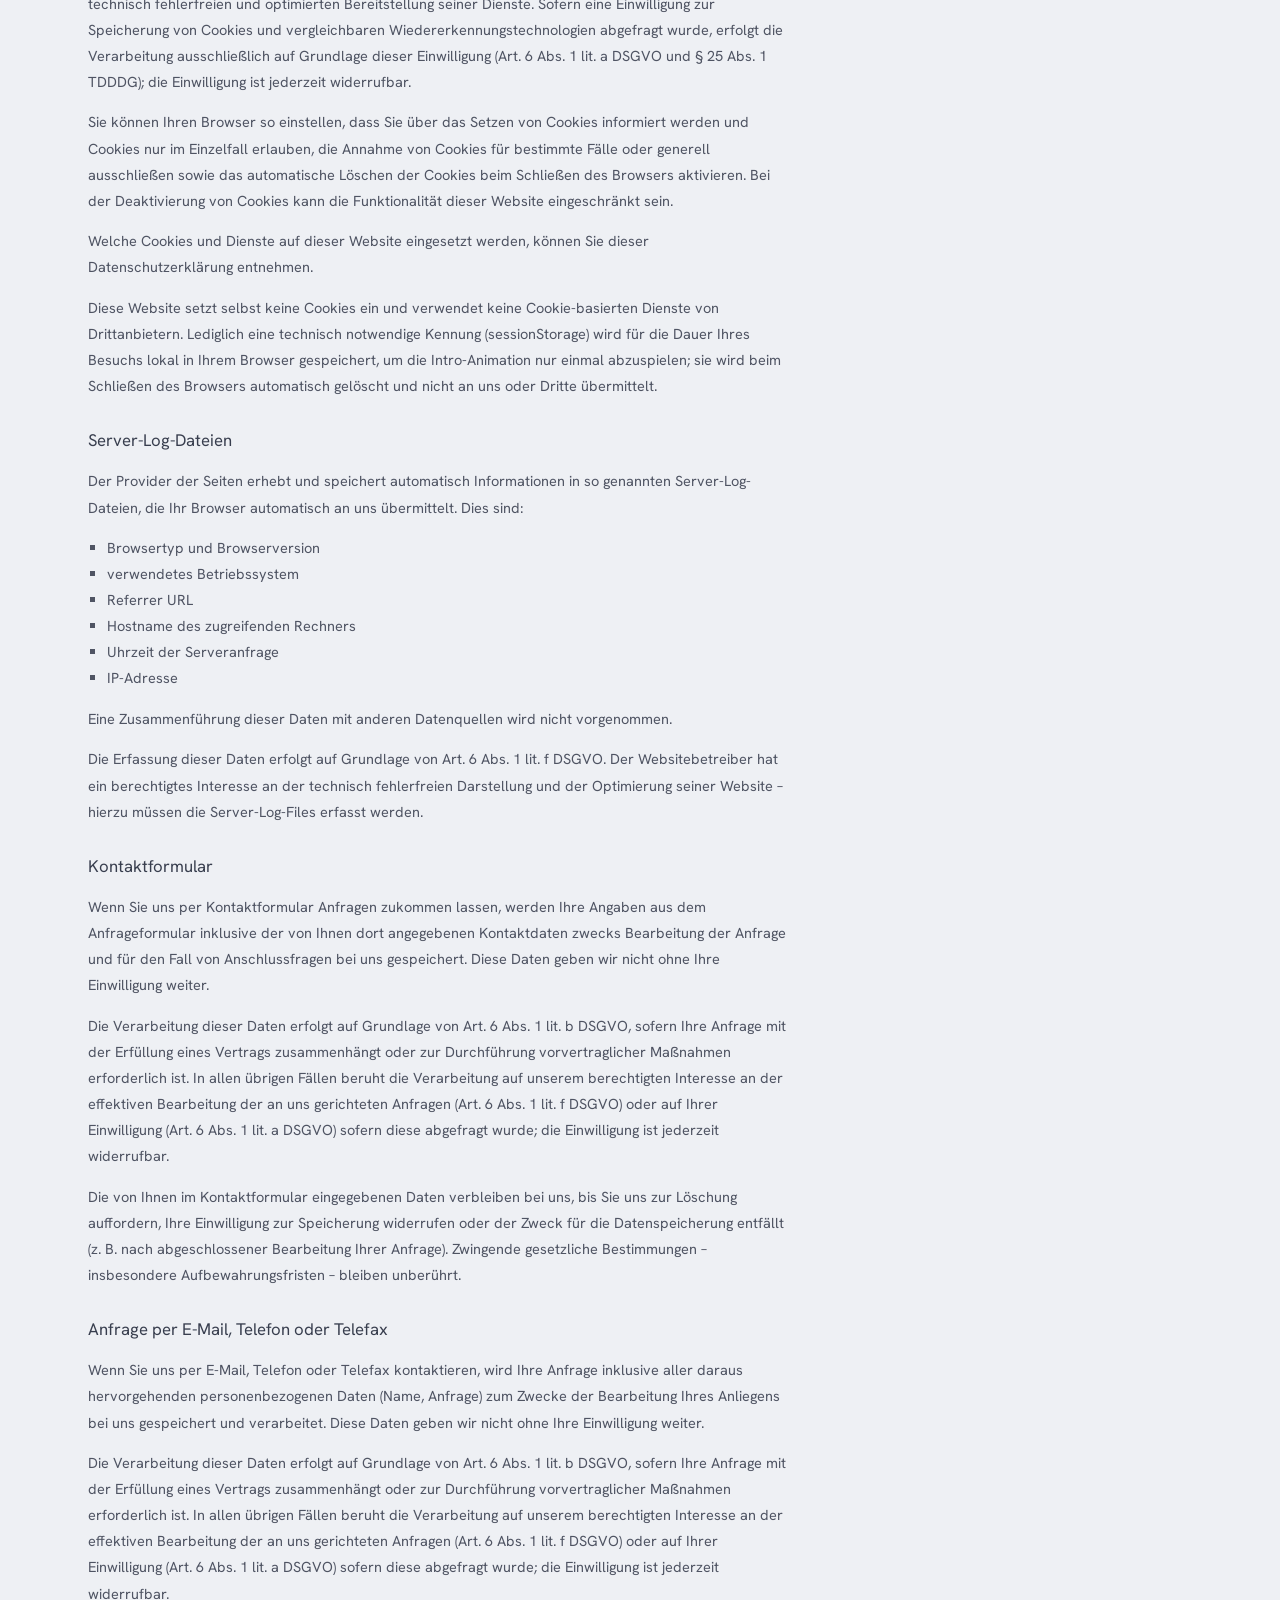
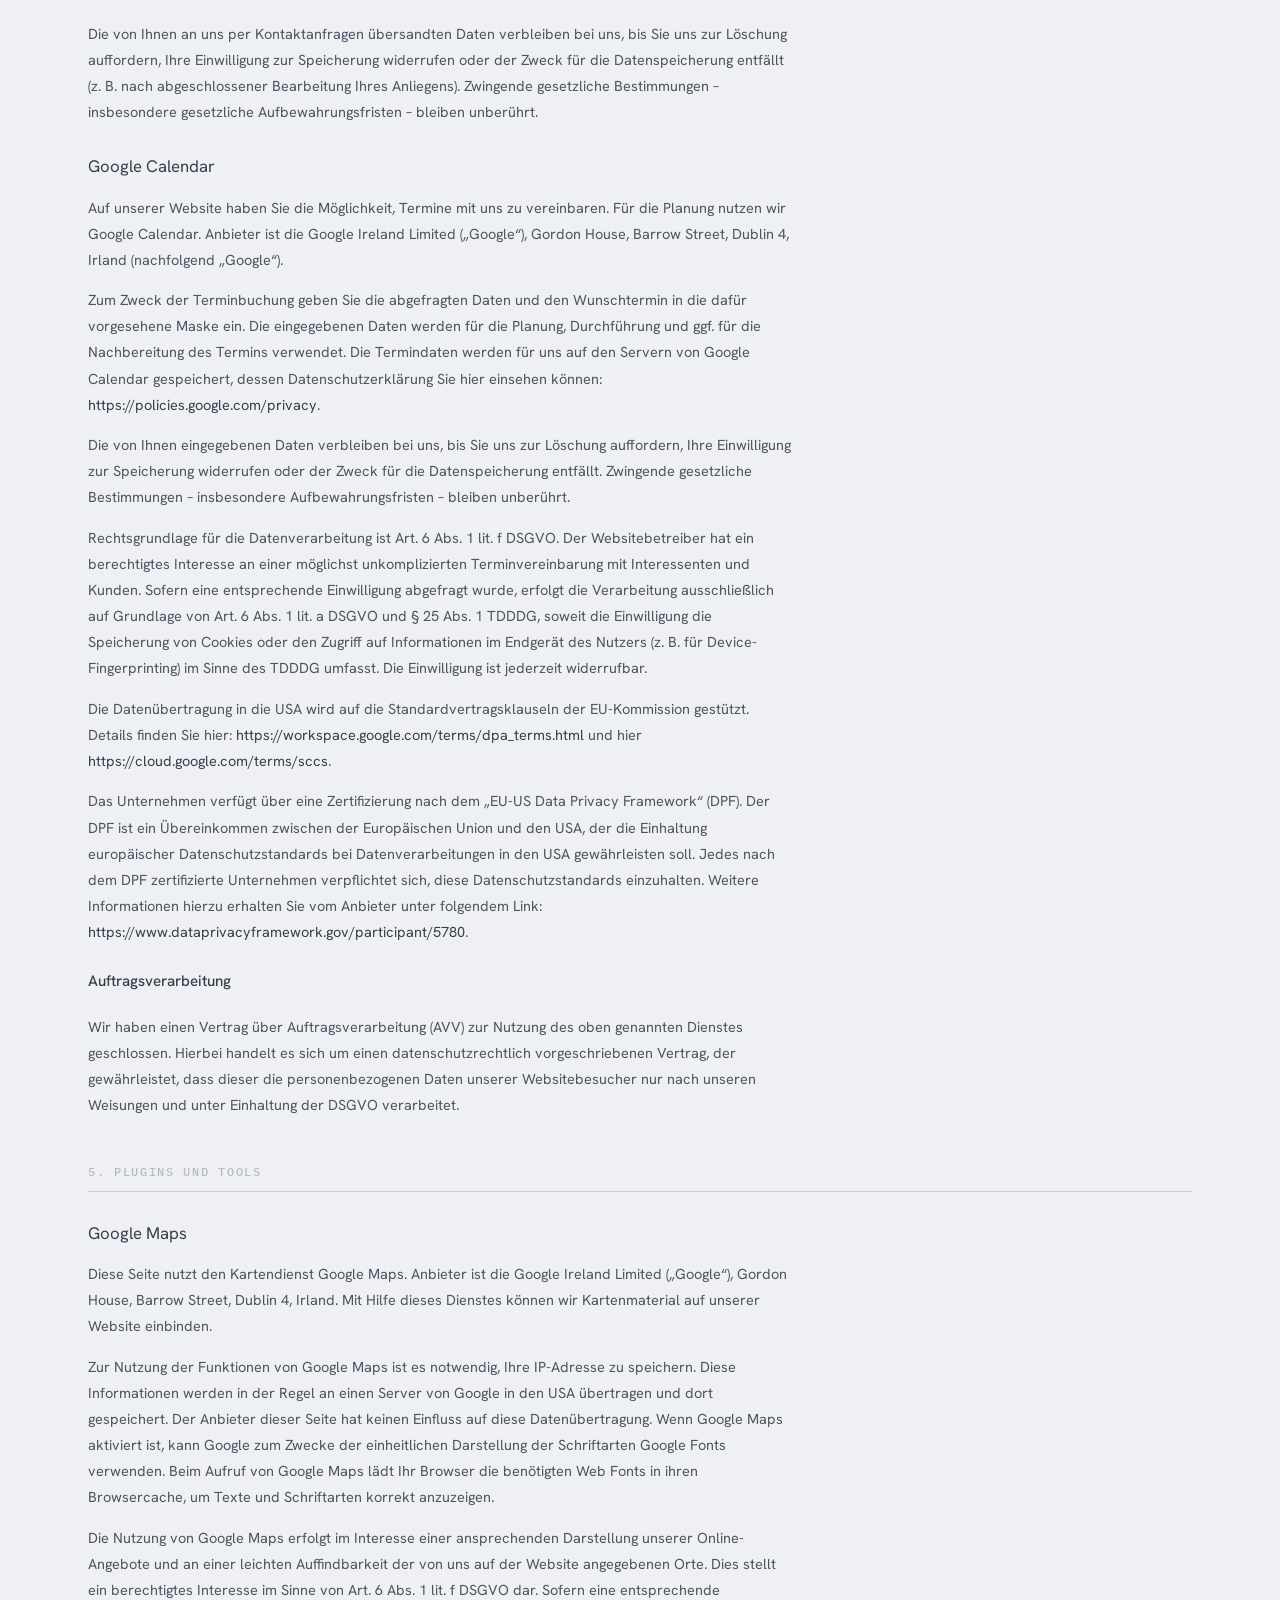
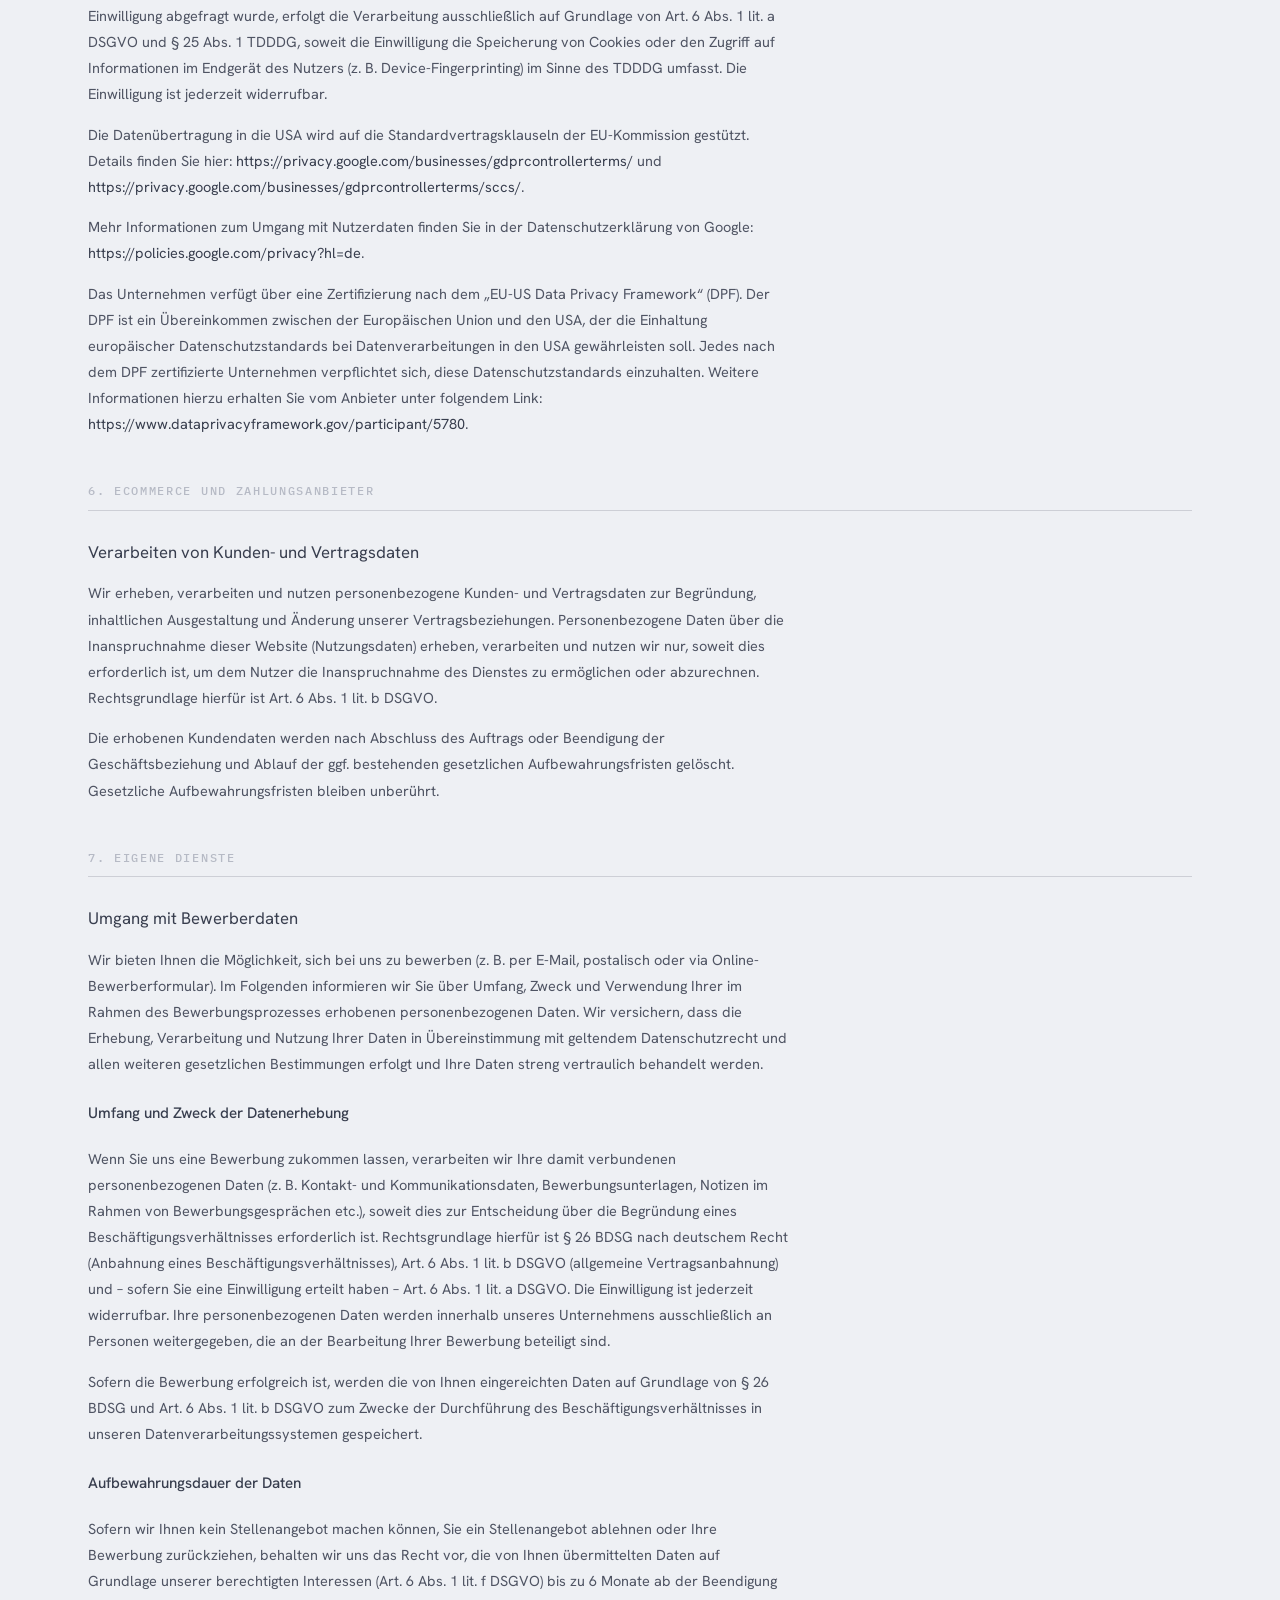
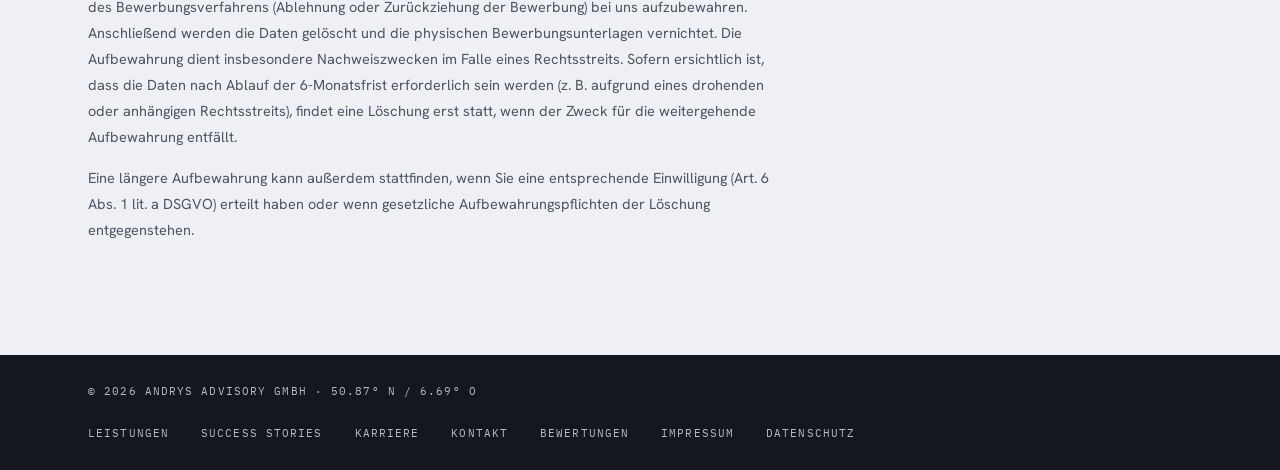
==== commit 5667830d: "Rechtliche Korrekturen: MStV-Verantwortlicher, Borlabs-Passus entfernt - Impressum: Verantwortlicher" ====
--- a/datenschutz.html
+++ b/datenschutz.html
@@ -76,9 +76,7 @@
 <h3>Recht auf Einschr&auml;nkung der Verarbeitung</h3> <p>Sie haben das Recht, die Einschr&auml;nkung der Verarbeitung Ihrer personenbezogenen Daten zu verlangen. Hierzu k&ouml;nnen Sie sich jederzeit an uns wenden. Das Recht auf Einschr&auml;nkung der Verarbeitung besteht in folgenden F&auml;llen:</p> <ul> <li>Wenn Sie die Richtigkeit Ihrer bei uns gespeicherten personenbezogenen Daten bestreiten, ben&ouml;tigen wir in der Regel Zeit, um dies zu &uuml;berpr&uuml;fen. F&uuml;r die Dauer der Pr&uuml;fung haben Sie das Recht, die Einschr&auml;nkung der Verarbeitung Ihrer personenbezogenen Daten zu verlangen.</li> <li>Wenn die Verarbeitung Ihrer personenbezogenen Daten unrechtm&auml;&szlig;ig geschah/geschieht, k&ouml;nnen Sie statt der L&ouml;schung die Einschr&auml;nkung der Datenverarbeitung verlangen.</li> <li>Wenn wir Ihre personenbezogenen Daten nicht mehr ben&ouml;tigen, Sie sie jedoch zur Aus&uuml;bung, Verteidigung oder Geltendmachung von Rechtsanspr&uuml;chen ben&ouml;tigen, haben Sie das Recht, statt der L&ouml;schung die Einschr&auml;nkung der Verarbeitung Ihrer personenbezogenen Daten zu verlangen.</li> <li>Wenn Sie einen Widerspruch nach Art. 21 Abs. 1 DSGVO eingelegt haben, muss eine Abw&auml;gung zwischen Ihren und unseren Interessen vorgenommen werden. Solange noch nicht feststeht, wessen Interessen &uuml;berwiegen, haben Sie das Recht, die Einschr&auml;nkung der Verarbeitung Ihrer personenbezogenen Daten zu verlangen.</li> </ul> <p>Wenn Sie die Verarbeitung Ihrer personenbezogenen Daten eingeschr&auml;nkt haben, d&uuml;rfen diese Daten &ndash; von ihrer Speicherung abgesehen &ndash; nur mit Ihrer Einwilligung oder zur Geltendmachung, Aus&uuml;bung oder Verteidigung von Rechtsanspr&uuml;chen oder zum Schutz der Rechte einer anderen nat&uuml;rlichen oder juristischen Person oder aus Gr&uuml;nden eines wichtigen &ouml;ffentlichen Interesses der Europ&auml;ischen Union oder eines Mitgliedstaats verarbeitet werden.</p>
 <h3>SSL- bzw. TLS-Verschl&uuml;sselung</h3> <p>Diese Seite nutzt aus Sicherheitsgr&uuml;nden und zum Schutz der &Uuml;bertragung vertraulicher Inhalte, wie zum Beispiel Bestellungen oder Anfragen, die Sie an uns als Seitenbetreiber senden, eine SSL- bzw. TLS-Verschl&uuml;sselung. Eine verschl&uuml;sselte Verbindung erkennen Sie daran, dass die Adresszeile des Browsers von &bdquo;http://&ldquo; auf &bdquo;https://&ldquo; wechselt und an dem Schloss-Symbol in Ihrer Browserzeile.</p> <p>Wenn die SSL- bzw. TLS-Verschl&uuml;sselung aktiviert ist, k&ouml;nnen die Daten, die Sie an uns &uuml;bermitteln, nicht von Dritten mitgelesen werden.</p>
 <h2>4. Datenerfassung auf dieser Website</h2>
-<h3>Cookies</h3> <p>Unsere Internetseiten verwenden so genannte &bdquo;Cookies&ldquo;. Cookies sind kleine Datenpakete und richten auf Ihrem Endger&auml;t keinen Schaden an. Sie werden entweder vor&uuml;bergehend f&uuml;r die Dauer einer Sitzung (Session-Cookies) oder dauerhaft (permanente Cookies) auf Ihrem Endger&auml;t gespeichert. Session-Cookies werden nach Ende Ihres Besuchs automatisch gel&ouml;scht. Permanente Cookies bleiben auf Ihrem Endger&auml;t gespeichert, bis Sie diese selbst l&ouml;schen oder eine automatische L&ouml;schung durch Ihren Webbrowser erfolgt.</p> <p>Cookies k&ouml;nnen von uns (First-Party-Cookies) oder von Drittunternehmen stammen (sog. Third-Party-Cookies). Third-Party-Cookies erm&ouml;glichen die Einbindung bestimmter Dienstleistungen von Drittunternehmen innerhalb von Webseiten (z.&nbsp;B. Cookies zur Abwicklung von Zahlungsdienstleistungen).</p> <p>Cookies haben verschiedene Funktionen. Zahlreiche Cookies sind technisch notwendig, da bestimmte Webseitenfunktionen ohne diese nicht funktionieren w&uuml;rden (z.&nbsp;B. die Warenkorbfunktion oder die Anzeige von Videos). Andere Cookies k&ouml;nnen zur Auswertung des Nutzerverhaltens oder zu Werbezwecken verwendet werden.</p> <p>Cookies, die zur Durchf&uuml;hrung des elektronischen Kommunikationsvorgangs, zur Bereitstellung bestimmter, von Ihnen erw&uuml;nschter Funktionen (z.&nbsp;B. f&uuml;r die Warenkorbfunktion) oder zur Optimierung der Website (z.&nbsp;B. Cookies zur Messung des Webpublikums) erforderlich sind (notwendige Cookies), werden auf Grundlage von Art. 6 Abs. 1 lit. f DSGVO gespeichert, sofern keine andere Rechtsgrundlage angegeben wird. Der Websitebetreiber hat ein berechtigtes Interesse an der Speicherung von notwendigen Cookies zur technisch fehlerfreien und optimierten Bereitstellung seiner Dienste. Sofern eine Einwilligung zur Speicherung von Cookies und vergleichbaren Wiedererkennungstechnologien abgefragt wurde, erfolgt die Verarbeitung ausschlie&szlig;lich auf Grundlage dieser Einwilligung (Art. 6 Abs. 1 lit. a DSGVO und &sect; 25 Abs. 1 TDDDG); die Einwilligung ist jederzeit widerrufbar.</p> <p>Sie k&ouml;nnen Ihren Browser so einstellen, dass Sie &uuml;ber das Setzen von Cookies informiert werden und Cookies nur im Einzelfall erlauben, die Annahme von Cookies f&uuml;r bestimmte F&auml;lle oder generell ausschlie&szlig;en sowie das automatische L&ouml;schen der Cookies beim Schlie&szlig;en des Browsers aktivieren. Bei der Deaktivierung von Cookies kann die Funktionalit&auml;t dieser Website eingeschr&auml;nkt sein.</p> <p>Welche Cookies und Dienste auf dieser Website eingesetzt werden, k&ouml;nnen Sie dieser Datenschutzerkl&auml;rung entnehmen.</p>
-<h3>Einwilligung mit Borlabs Cookie</h3> <p>Unsere Website nutzt die Consent-Technologie von Borlabs Cookie, um Ihre Einwilligung zur Speicherung bestimmter Cookies in Ihrem Browser oder zum Einsatz bestimmter Technologien einzuholen und diese datenschutzkonform zu dokumentieren. Anbieter dieser Technologie ist die Borlabs GmbH, R&uuml;benkamp 32, 22305 Hamburg (im Folgenden Borlabs).</p> <p>Wenn Sie unsere Website betreten, wird ein Borlabs-Cookie in Ihrem Browser gespeichert, in dem die von Ihnen erteilten Einwilligungen oder der Widerruf dieser Einwilligungen gespeichert werden. Diese Daten werden nicht an den Anbieter von Borlabs Cookie weitergegeben.</p> <p>Die erfassten Daten werden gespeichert, bis Sie uns zur L&ouml;schung auffordern bzw. das Borlabs-Cookie selbst l&ouml;schen oder der Zweck f&uuml;r die Datenspeicherung entf&auml;llt. Zwingende gesetzliche Aufbewahrungsfristen bleiben unber&uuml;hrt. Details zur Datenverarbeitung von Borlabs Cookie finden Sie unter <a>https://de.borlabs.io/kb/welche-daten-speichert-borlabs-cookie/</a>.</p> <p>Der Einsatz der Borlabs-Cookie-Consent-Technologie erfolgt, um die gesetzlich vorgeschriebenen Einwilligungen f&uuml;r den Einsatz von Cookies einzuholen. Rechtsgrundlage hierf&uuml;r ist Art. 6 Abs. 1 lit. c DSGVO.</p>
-<h3>Server-Log-Dateien</h3> <p>Der Provider der Seiten erhebt und speichert automatisch Informationen in so genannten Server-Log-Dateien, die Ihr Browser automatisch an uns &uuml;bermittelt. Dies sind:</p> <ul> <li>Browsertyp und Browserversion</li> <li>verwendetes Betriebssystem</li> <li>Referrer URL</li> <li>Hostname des zugreifenden Rechners</li> <li>Uhrzeit der Serveranfrage</li> <li>IP-Adresse</li> </ul> <p>Eine Zusammenf&uuml;hrung dieser Daten mit anderen Datenquellen wird nicht vorgenommen.</p> <p>Die Erfassung dieser Daten erfolgt auf Grundlage von Art. 6 Abs. 1 lit. f DSGVO. Der Websitebetreiber hat ein berechtigtes Interesse an der technisch fehlerfreien Darstellung und der Optimierung seiner Website &ndash; hierzu m&uuml;ssen die Server-Log-Files erfasst werden.</p>
+<h3>Cookies</h3> <p>Unsere Internetseiten verwenden so genannte &bdquo;Cookies&ldquo;. Cookies sind kleine Datenpakete und richten auf Ihrem Endger&auml;t keinen Schaden an. Sie werden entweder vor&uuml;bergehend f&uuml;r die Dauer einer Sitzung (Session-Cookies) oder dauerhaft (permanente Cookies) auf Ihrem Endger&auml;t gespeichert. Session-Cookies werden nach Ende Ihres Besuchs automatisch gel&ouml;scht. Permanente Cookies bleiben auf Ihrem Endger&auml;t gespeichert, bis Sie diese selbst l&ouml;schen oder eine automatische L&ouml;schung durch Ihren Webbrowser erfolgt.</p> <p>Cookies k&ouml;nnen von uns (First-Party-Cookies) oder von Drittunternehmen stammen (sog. Third-Party-Cookies). Third-Party-Cookies erm&ouml;glichen die Einbindung bestimmter Dienstleistungen von Drittunternehmen innerhalb von Webseiten (z.&nbsp;B. Cookies zur Abwicklung von Zahlungsdienstleistungen).</p> <p>Cookies haben verschiedene Funktionen. Zahlreiche Cookies sind technisch notwendig, da bestimmte Webseitenfunktionen ohne diese nicht funktionieren w&uuml;rden (z.&nbsp;B. die Warenkorbfunktion oder die Anzeige von Videos). Andere Cookies k&ouml;nnen zur Auswertung des Nutzerverhaltens oder zu Werbezwecken verwendet werden.</p> <p>Cookies, die zur Durchf&uuml;hrung des elektronischen Kommunikationsvorgangs, zur Bereitstellung bestimmter, von Ihnen erw&uuml;nschter Funktionen (z.&nbsp;B. f&uuml;r die Warenkorbfunktion) oder zur Optimierung der Website (z.&nbsp;B. Cookies zur Messung des Webpublikums) erforderlich sind (notwendige Cookies), werden auf Grundlage von Art. 6 Abs. 1 lit. f DSGVO gespeichert, sofern keine andere Rechtsgrundlage angegeben wird. Der Websitebetreiber hat ein berechtigtes Interesse an der Speicherung von notwendigen Cookies zur technisch fehlerfreien und optimierten Bereitstellung seiner Dienste. Sofern eine Einwilligung zur Speicherung von Cookies und vergleichbaren Wiedererkennungstechnologien abgefragt wurde, erfolgt die Verarbeitung ausschlie&szlig;lich auf Grundlage dieser Einwilligung (Art. 6 Abs. 1 lit. a DSGVO und &sect; 25 Abs. 1 TDDDG); die Einwilligung ist jederzeit widerrufbar.</p> <p>Sie k&ouml;nnen Ihren Browser so einstellen, dass Sie &uuml;ber das Setzen von Cookies informiert werden und Cookies nur im Einzelfall erlauben, die Annahme von Cookies f&uuml;r bestimmte F&auml;lle oder generell ausschlie&szlig;en sowie das automatische L&ouml;schen der Cookies beim Schlie&szlig;en des Browsers aktivieren. Bei der Deaktivierung von Cookies kann die Funktionalit&auml;t dieser Website eingeschr&auml;nkt sein.</p> <p>Welche Cookies und Dienste auf dieser Website eingesetzt werden, k&ouml;nnen Sie dieser Datenschutzerkl&auml;rung entnehmen.</p> <p>Diese Website setzt selbst keine Cookies ein und verwendet keine Cookie-basierten Dienste von Drittanbietern. Lediglich eine technisch notwendige Kennung (sessionStorage) wird f&uuml;r die Dauer Ihres Besuchs lokal in Ihrem Browser gespeichert, um die Intro-Animation nur einmal abzuspielen; sie wird beim Schlie&szlig;en des Browsers automatisch gel&ouml;scht und nicht an uns oder Dritte &uuml;bermittelt.</p> <h3>Server-Log-Dateien</h3> <p>Der Provider der Seiten erhebt und speichert automatisch Informationen in so genannten Server-Log-Dateien, die Ihr Browser automatisch an uns &uuml;bermittelt. Dies sind:</p> <ul> <li>Browsertyp und Browserversion</li> <li>verwendetes Betriebssystem</li> <li>Referrer URL</li> <li>Hostname des zugreifenden Rechners</li> <li>Uhrzeit der Serveranfrage</li> <li>IP-Adresse</li> </ul> <p>Eine Zusammenf&uuml;hrung dieser Daten mit anderen Datenquellen wird nicht vorgenommen.</p> <p>Die Erfassung dieser Daten erfolgt auf Grundlage von Art. 6 Abs. 1 lit. f DSGVO. Der Websitebetreiber hat ein berechtigtes Interesse an der technisch fehlerfreien Darstellung und der Optimierung seiner Website &ndash; hierzu m&uuml;ssen die Server-Log-Files erfasst werden.</p>
 <h3>Kontaktformular</h3> <p>Wenn Sie uns per Kontaktformular Anfragen zukommen lassen, werden Ihre Angaben aus dem Anfrageformular inklusive der von Ihnen dort angegebenen Kontaktdaten zwecks Bearbeitung der Anfrage und f&uuml;r den Fall von Anschlussfragen bei uns gespeichert. Diese Daten geben wir nicht ohne Ihre Einwilligung weiter.</p> <p>Die Verarbeitung dieser Daten erfolgt auf Grundlage von Art. 6 Abs. 1 lit. b DSGVO, sofern Ihre Anfrage mit der Erf&uuml;llung eines Vertrags zusammenh&auml;ngt oder zur Durchf&uuml;hrung vorvertraglicher Ma&szlig;nahmen erforderlich ist. In allen &uuml;brigen F&auml;llen beruht die Verarbeitung auf unserem berechtigten Interesse an der effektiven Bearbeitung der an uns gerichteten Anfragen (Art. 6 Abs. 1 lit. f DSGVO) oder auf Ihrer Einwilligung (Art. 6 Abs. 1 lit. a DSGVO) sofern diese abgefragt wurde; die Einwilligung ist jederzeit widerrufbar.</p> <p>Die von Ihnen im Kontaktformular eingegebenen Daten verbleiben bei uns, bis Sie uns zur L&ouml;schung auffordern, Ihre Einwilligung zur Speicherung widerrufen oder der Zweck f&uuml;r die Datenspeicherung entf&auml;llt (z.&nbsp;B. nach abgeschlossener Bearbeitung Ihrer Anfrage). Zwingende gesetzliche Bestimmungen &ndash; insbesondere Aufbewahrungsfristen &ndash; bleiben unber&uuml;hrt.</p>
 <h3>Anfrage per E-Mail, Telefon oder Telefax</h3> <p>Wenn Sie uns per E-Mail, Telefon oder Telefax kontaktieren, wird Ihre Anfrage inklusive aller daraus hervorgehenden personenbezogenen Daten (Name, Anfrage) zum Zwecke der Bearbeitung Ihres Anliegens bei uns gespeichert und verarbeitet. Diese Daten geben wir nicht ohne Ihre Einwilligung weiter.</p> <p>Die Verarbeitung dieser Daten erfolgt auf Grundlage von Art. 6 Abs. 1 lit. b DSGVO, sofern Ihre Anfrage mit der Erf&uuml;llung eines Vertrags zusammenh&auml;ngt oder zur Durchf&uuml;hrung vorvertraglicher Ma&szlig;nahmen erforderlich ist. In allen &uuml;brigen F&auml;llen beruht die Verarbeitung auf unserem berechtigten Interesse an der effektiven Bearbeitung der an uns gerichteten Anfragen (Art. 6 Abs. 1 lit. f DSGVO) oder auf Ihrer Einwilligung (Art. 6 Abs. 1 lit. a DSGVO) sofern diese abgefragt wurde; die Einwilligung ist jederzeit widerrufbar.</p> <p>Die von Ihnen an uns per Kontaktanfragen &uuml;bersandten Daten verbleiben bei uns, bis Sie uns zur L&ouml;schung auffordern, Ihre Einwilligung zur Speicherung widerrufen oder der Zweck f&uuml;r die Datenspeicherung entf&auml;llt (z.&nbsp;B. nach abgeschlossener Bearbeitung Ihres Anliegens). Zwingende gesetzliche Bestimmungen &ndash; insbesondere gesetzliche Aufbewahrungsfristen &ndash; bleiben unber&uuml;hrt.</p>
 <h3>Google Calendar</h3> <p>Auf unserer Website haben Sie die M&ouml;glichkeit, Termine mit uns zu vereinbaren. F&uuml;r die Planung nutzen wir Google Calendar. Anbieter ist die Google Ireland Limited (&bdquo;Google&ldquo;), Gordon House, Barrow Street, Dublin 4, Irland (nachfolgend &bdquo;Google&ldquo;).</p> <p>Zum Zweck der Terminbuchung geben Sie die abgefragten Daten und den Wunschtermin in die daf&uuml;r vorgesehene Maske ein. Die eingegebenen Daten werden f&uuml;r die Planung, Durchf&uuml;hrung und ggf. f&uuml;r die Nachbereitung des Termins verwendet. Die Termindaten werden f&uuml;r uns auf den Servern von Google Calendar gespeichert, dessen Datenschutzerkl&auml;rung Sie hier einsehen k&ouml;nnen: <a>https://policies.google.com/privacy</a>.</p> <p>Die von Ihnen eingegebenen Daten verbleiben bei uns, bis Sie uns zur L&ouml;schung auffordern, Ihre Einwilligung zur Speicherung widerrufen oder der Zweck f&uuml;r die Datenspeicherung entf&auml;llt. Zwingende gesetzliche Bestimmungen &ndash; insbesondere Aufbewahrungsfristen &ndash; bleiben unber&uuml;hrt.</p> <p>Rechtsgrundlage f&uuml;r die Datenverarbeitung ist Art. 6 Abs. 1 lit. f DSGVO. Der Websitebetreiber hat ein berechtigtes Interesse an einer m&ouml;glichst unkomplizierten Terminvereinbarung mit Interessenten und Kunden. Sofern eine entsprechende Einwilligung abgefragt wurde, erfolgt die Verarbeitung ausschlie&szlig;lich auf Grundlage von Art. 6 Abs. 1 lit. a DSGVO und &sect; 25 Abs. 1 TDDDG, soweit die Einwilligung die Speicherung von Cookies oder den Zugriff auf Informationen im Endger&auml;t des Nutzers (z.&nbsp;B. f&uuml;r Device-Fingerprinting) im Sinne des TDDDG umfasst. Die Einwilligung ist jederzeit widerrufbar.</p> <p>Die Daten&uuml;bertragung in die USA wird auf die Standardvertragsklauseln der EU-Kommission gest&uuml;tzt. Details finden Sie hier: <a>https://workspace.google.com/terms/dpa_terms.html</a> und hier <a>https://cloud.google.com/terms/sccs</a>.</p>
--- a/assets/css/style.css
+++ b/assets/css/style.css
@@ -683,7 +683,7 @@
   flex-wrap: wrap;
   padding-block: 1.75rem;
 }
-.footer-links { display: flex; gap: 2rem; }
+.footer-links { display: flex; flex-wrap: wrap; gap: 0.9rem 2rem; }
 .footer a { color: var(--fog); text-decoration: none; transition: color 0.2s; }
 .footer a:hover { color: var(--frost); }
 
@@ -1651,3 +1651,60 @@
   main { animation: none; }
   .acc-panel { transition: none; }
 }
+
+/* ---- Lange Wörter & URLs dürfen umbrechen (verhindert mobilen Überlauf) ---- */
+.svc-title,
+.case-title,
+.acc-label,
+.case-sector,
+.page h1,
+.page h2,
+.page h3,
+.page h4 {
+  hyphens: auto;
+  overflow-wrap: anywhere;
+}
+.svc-meta,
+.case-meta,
+.svc > div,
+.case > div {
+  min-width: 0;
+}
+.page a,
+.page p {
+  overflow-wrap: anywhere;
+}
+
+/* Sehr schmale Screens: große Titel eine Stufe kleiner, damit auch lange
+   Einzelwörter in den Wort-Masken (keine Trennung möglich) hineinpassen */
+@media (max-width: 480px) {
+  .page-hero-title { font-size: clamp(1.7rem, 8.6vw, 2.2rem); }
+  .section-title { font-size: clamp(1.5rem, 7.6vw, 1.9rem); }
+  .cta-title { font-size: clamp(1.6rem, 8vw, 2.1rem); }
+}
+
+/* Tabellen in Modul-Panels scrollen horizontal statt die Seite zu sprengen */
+.svc-block table {
+  display: block;
+  overflow-x: auto;
+  max-width: 100%;
+}
+
+@media (max-width: 400px) {
+  .hero-title { font-size: clamp(1.8rem, 10.6vw, 2.4rem); }
+}
+
+/* Service-Zeilen: lange Einzelwörter (z. B. „Anpassungsfähigkeit") trennen */
+.service-name {
+  hyphens: auto;
+  overflow-wrap: anywhere;
+}
+.service > div { min-width: 0; }
+
+/* Schritt-Karten dürfen schrumpfen; lange Wörter darin trennen */
+.step { min-width: 0; }
+.step-name,
+.step-desc {
+  hyphens: auto;
+  overflow-wrap: anywhere;
+}
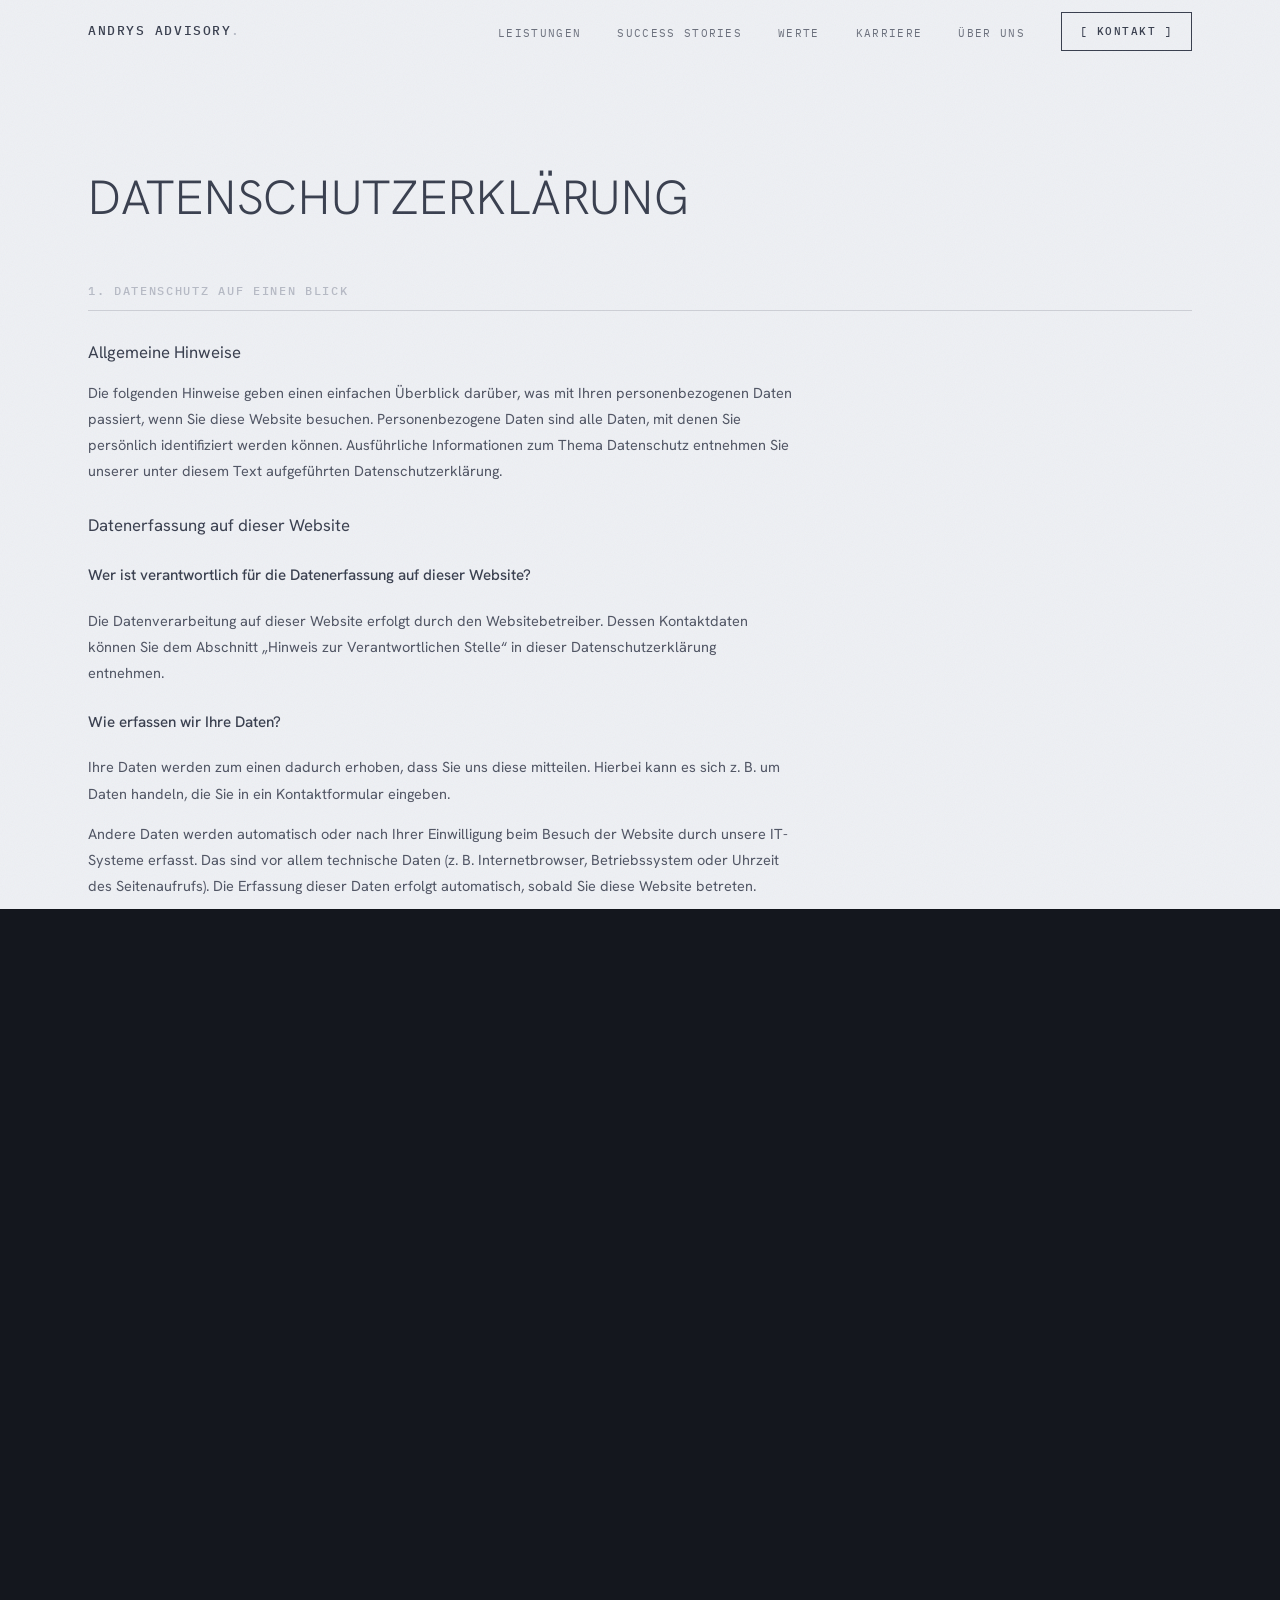
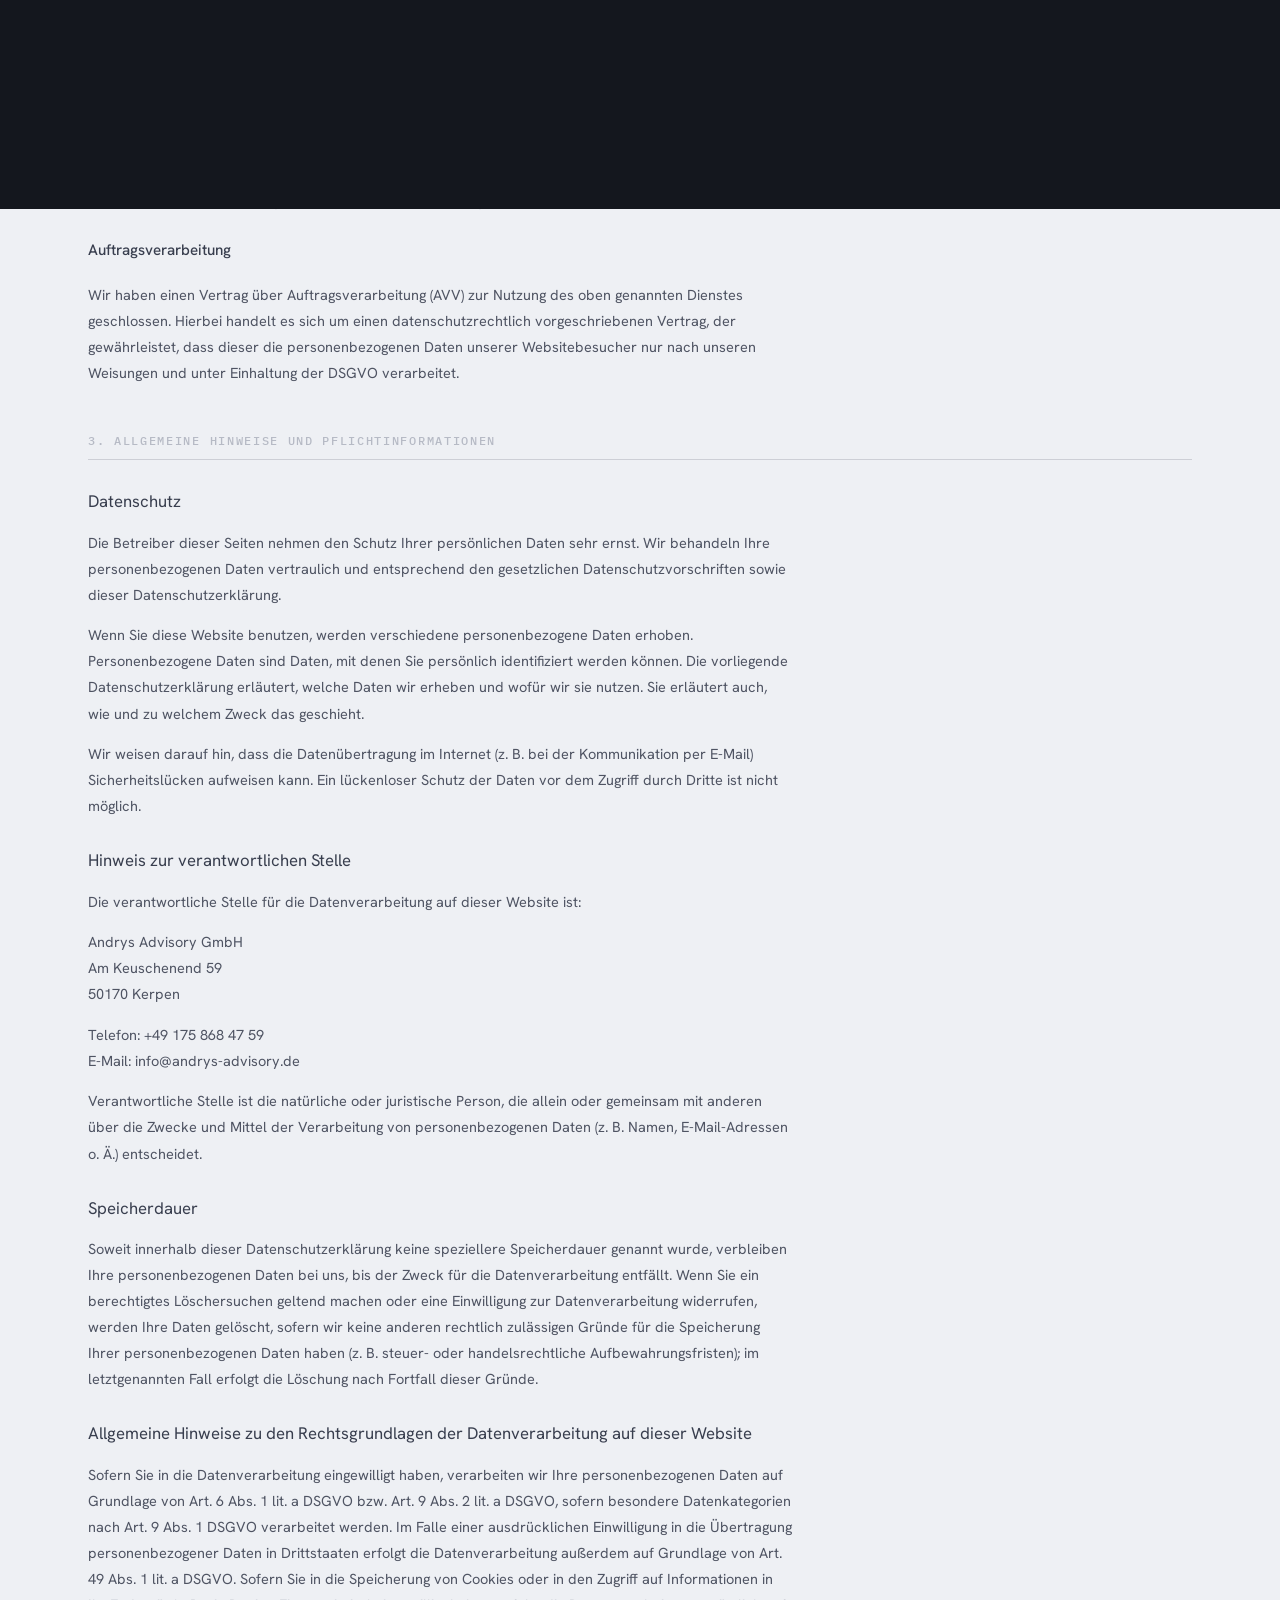
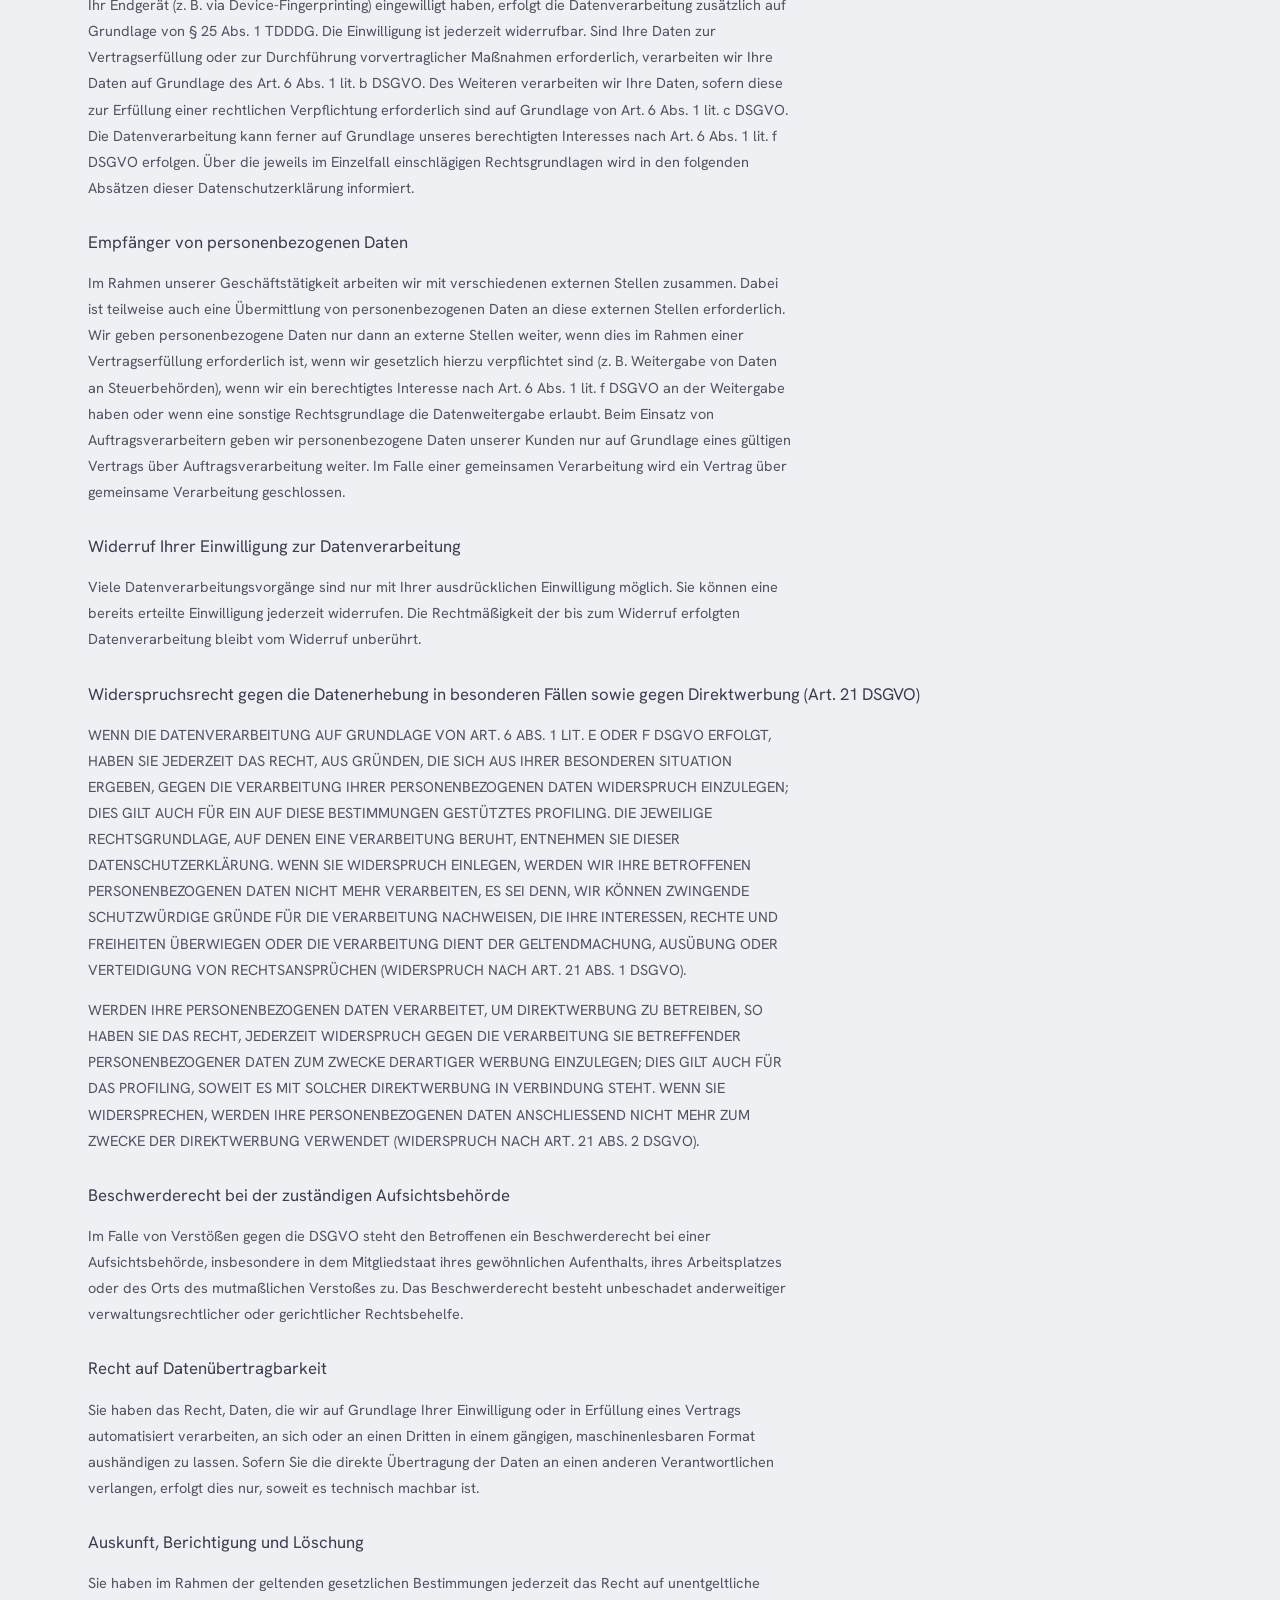
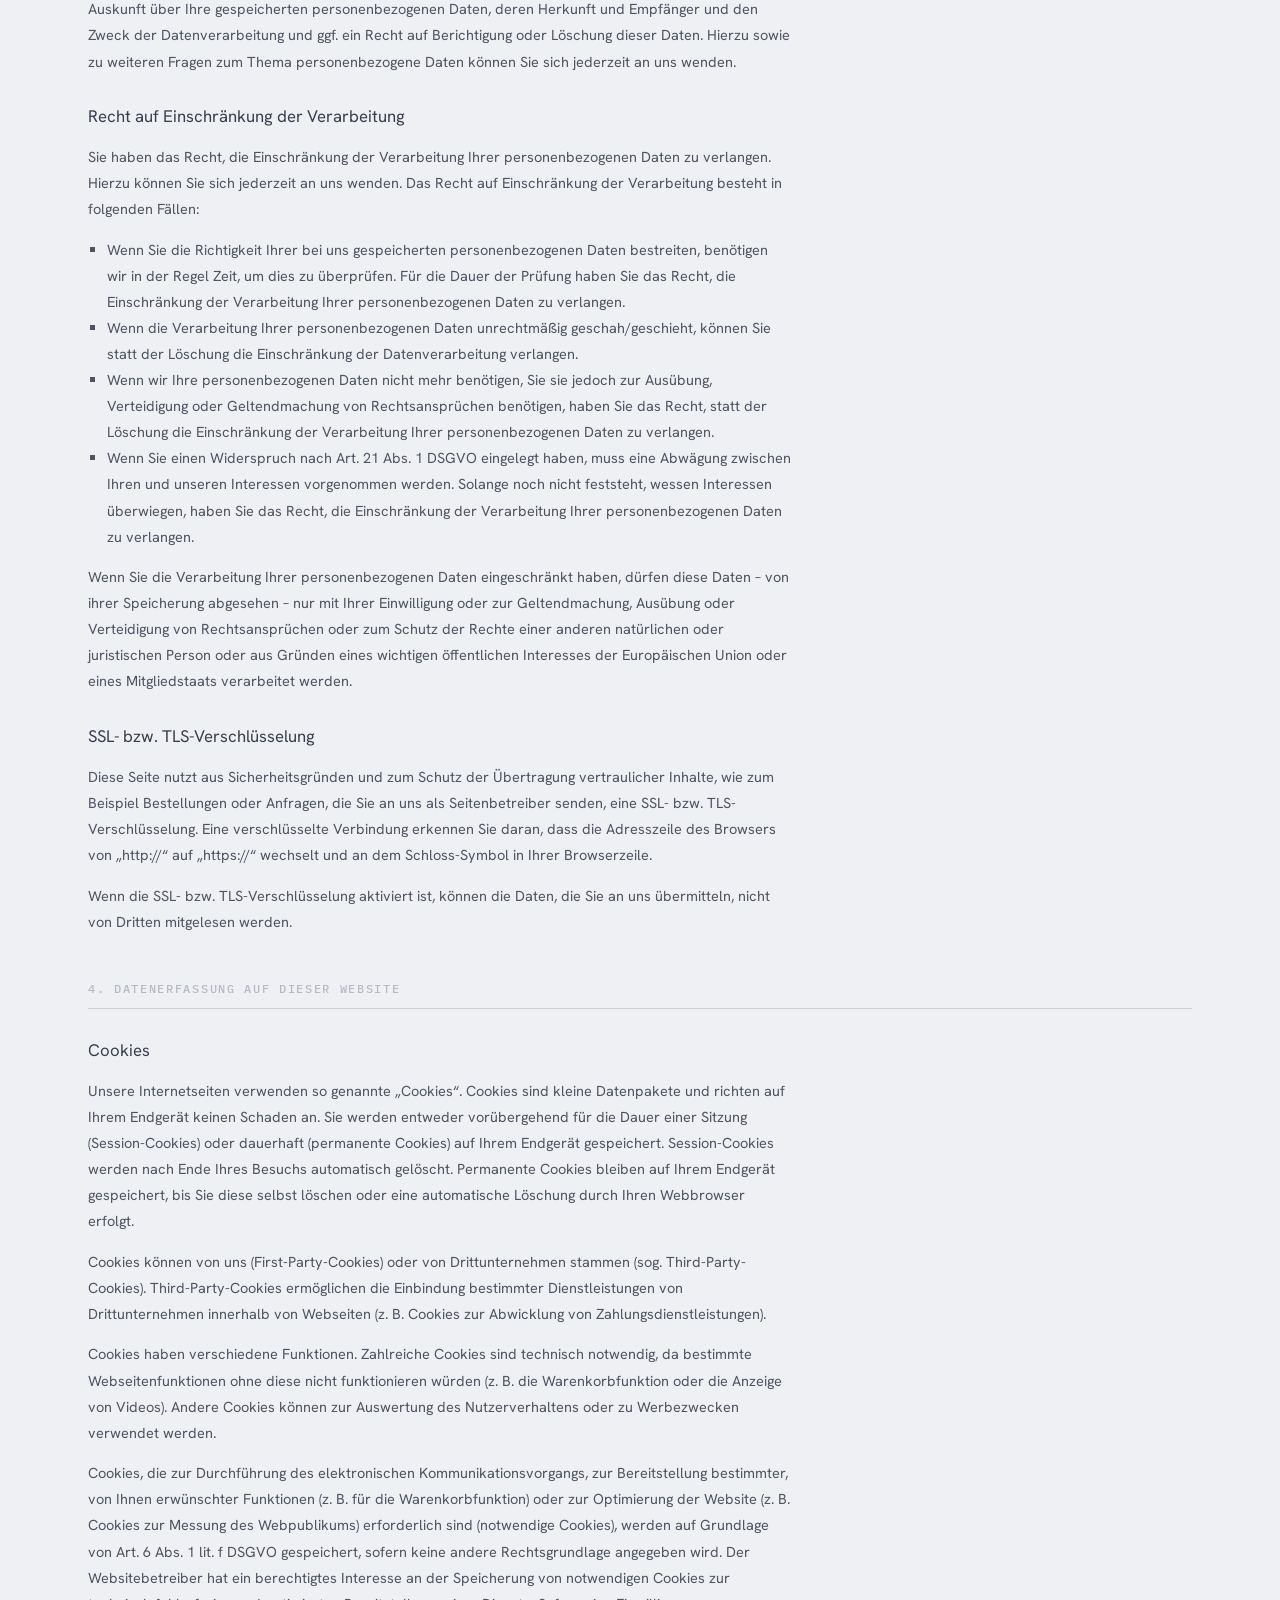
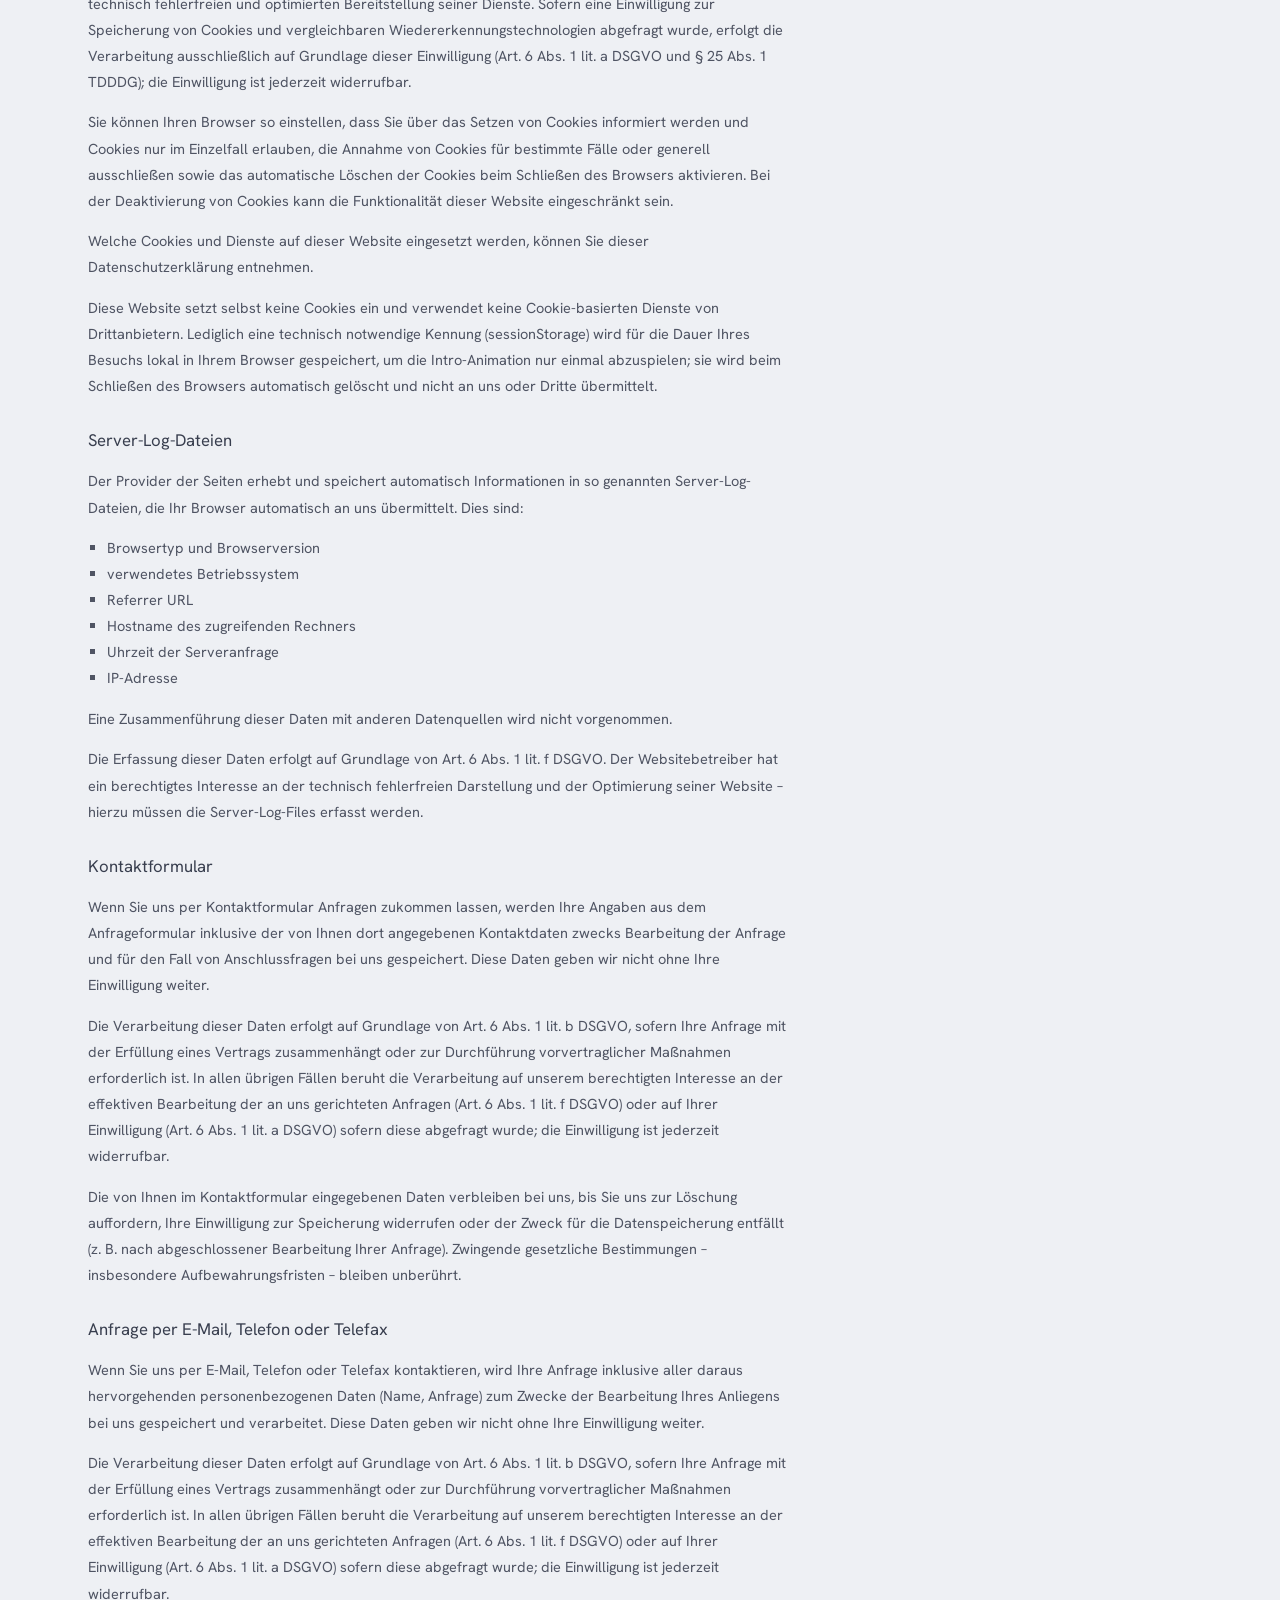
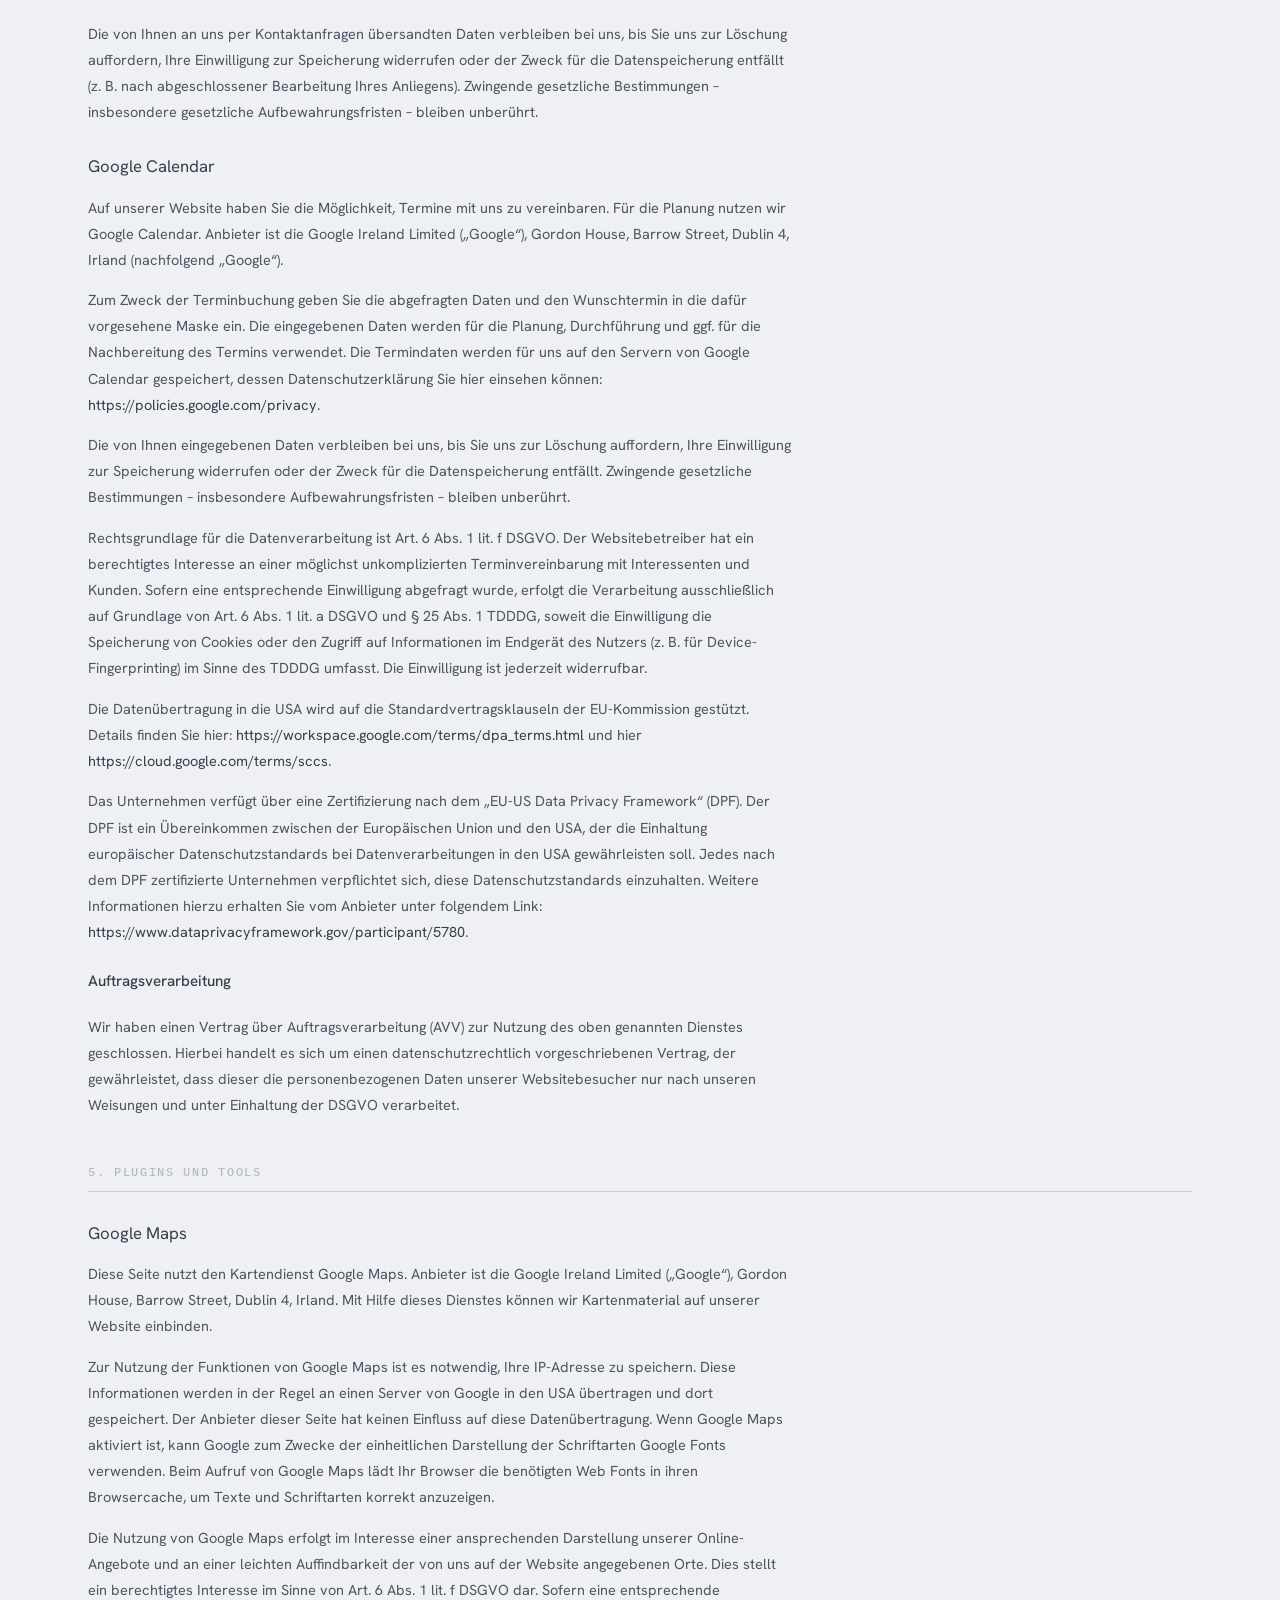
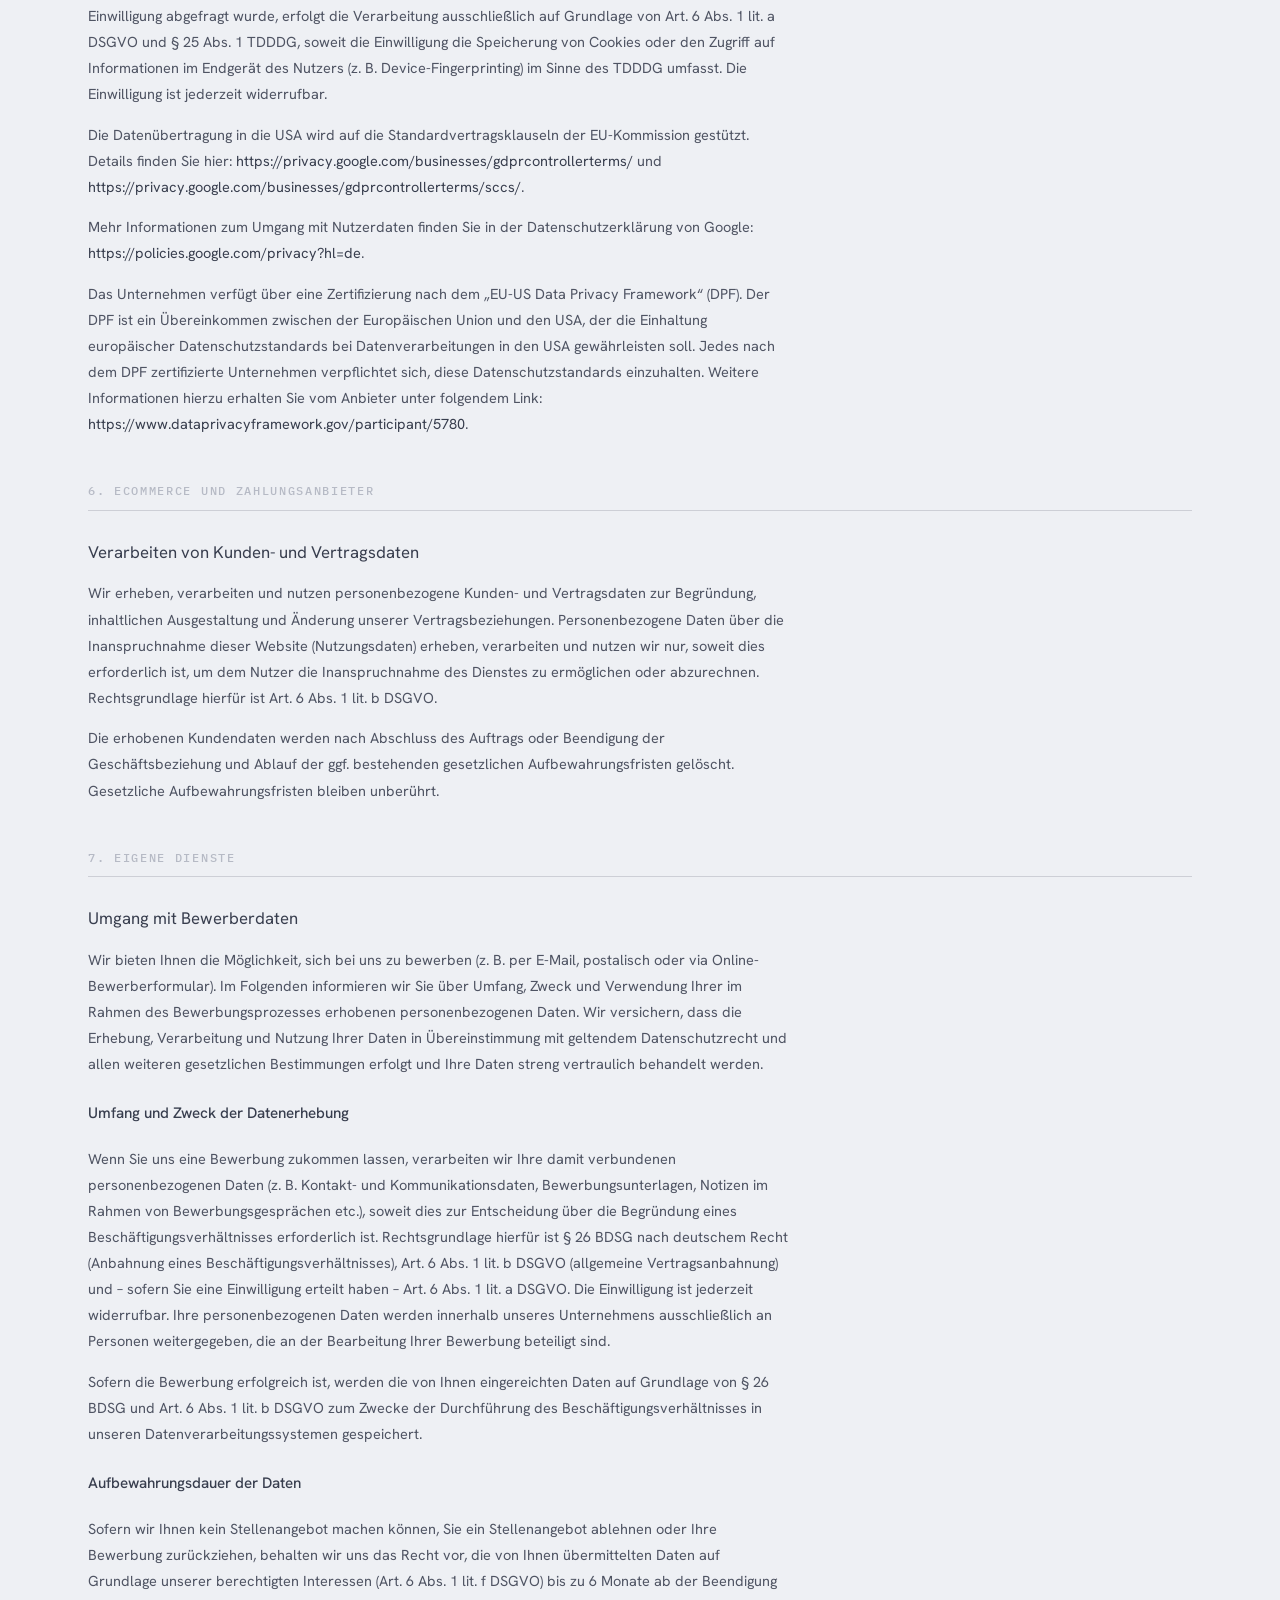
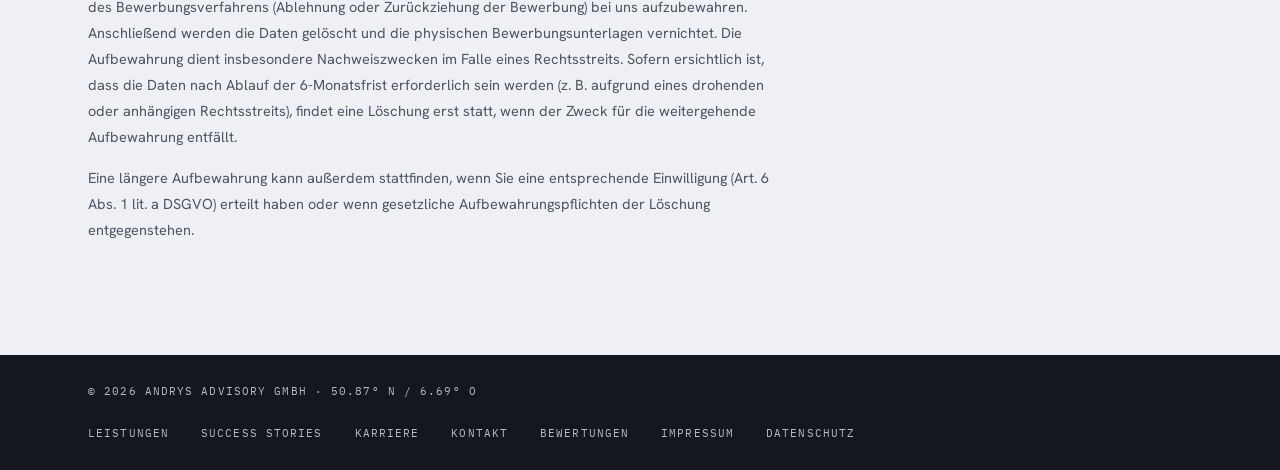
==== commit 687929bd: "®-Zeichen entfernt: Marke ist nicht registriert TMview-Recherche (DPMA/EUIPO/WIPO + ~75 weitere Ämte" ====
--- a/datenschutz.html
+++ b/datenschutz.html
@@ -27,7 +27,7 @@
 <a class="skip-link" href="#main">Zum Inhalt springen</a>
 <header class="nav" id="nav">
     <div class="wrap nav-inner">
-      <a class="brand" href="index.html" aria-label="Andrys Advisory – zur Startseite">Andrys&nbsp;Advisory<span class="brand-dot">®</span></a>
+      <a class="brand" href="index.html" aria-label="Andrys Advisory – zur Startseite">Andrys&nbsp;Advisory<span class="brand-dot">.</span></a>
       <nav aria-label="Hauptnavigation">
         <ul class="nav-links" id="nav-links">
           <li><a class="nav-link" href="leistungen.html" data-scramble-hover>Leistungen</a></li>
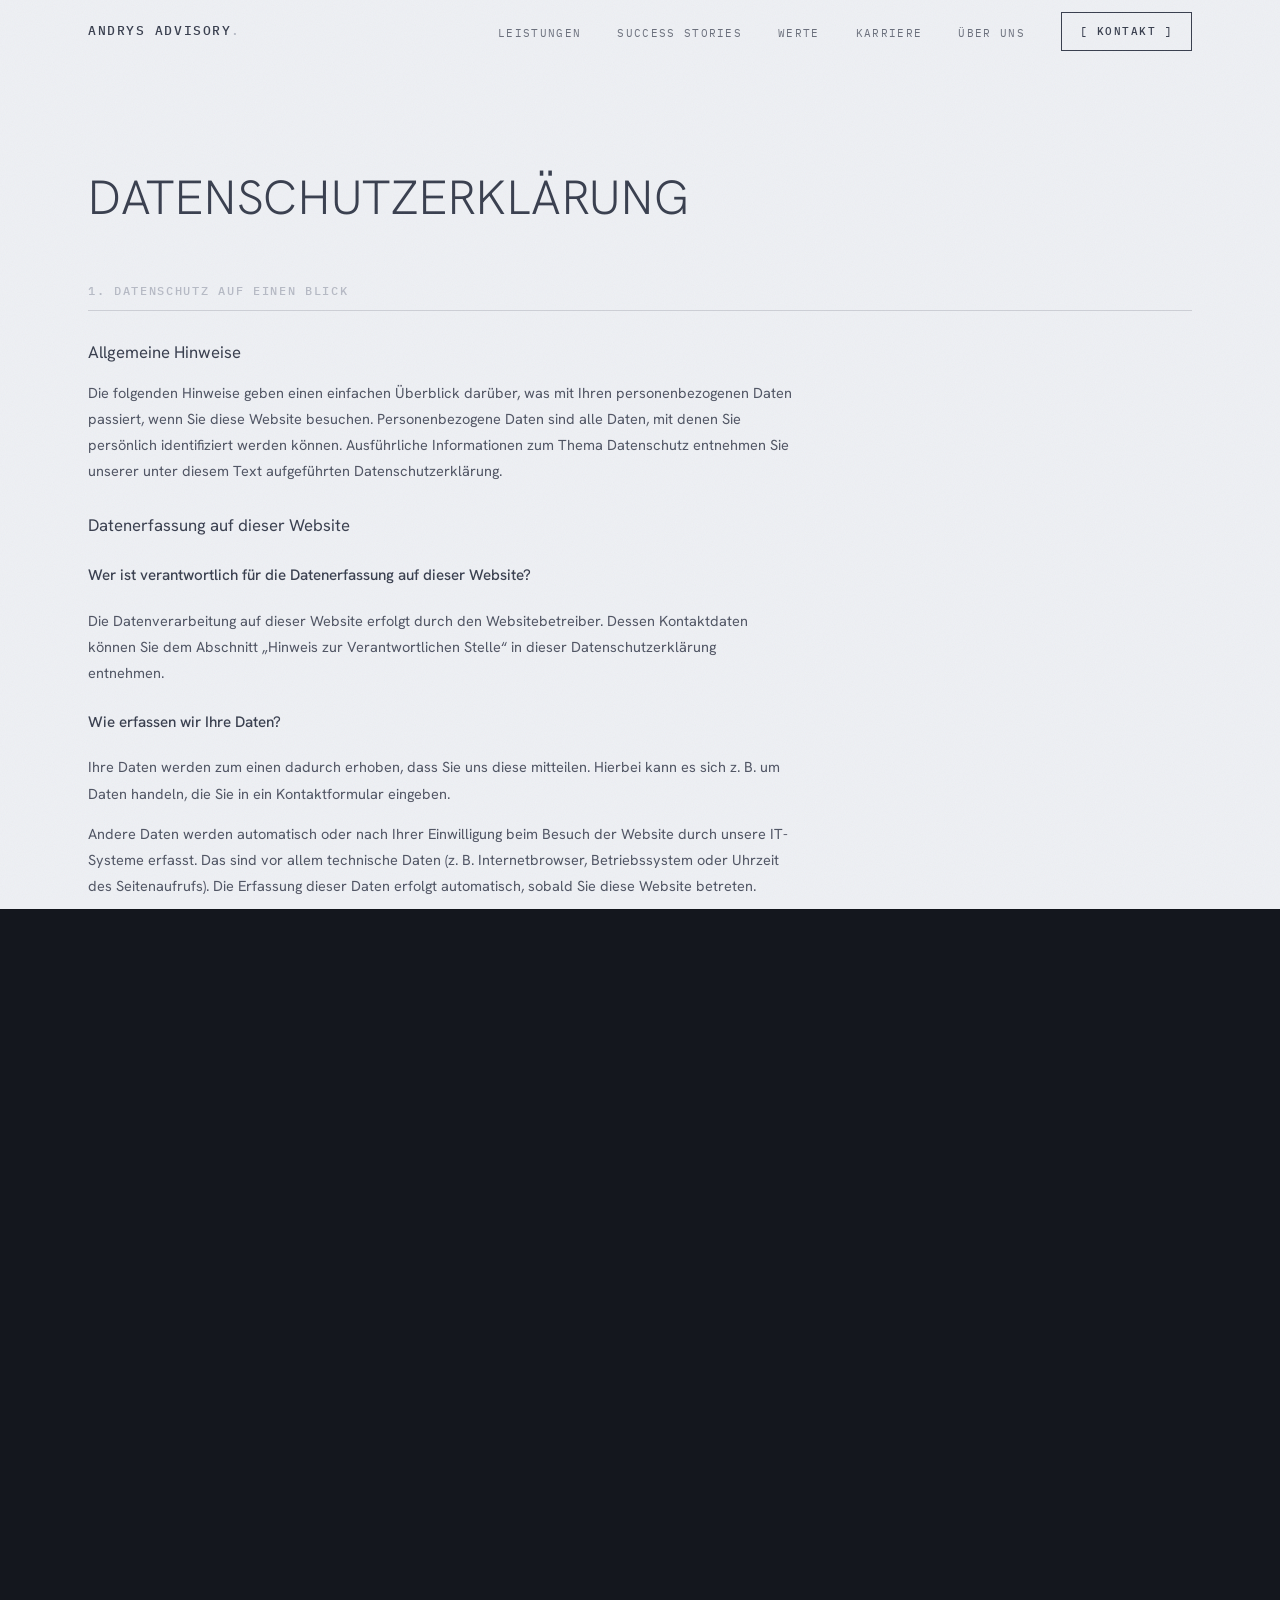
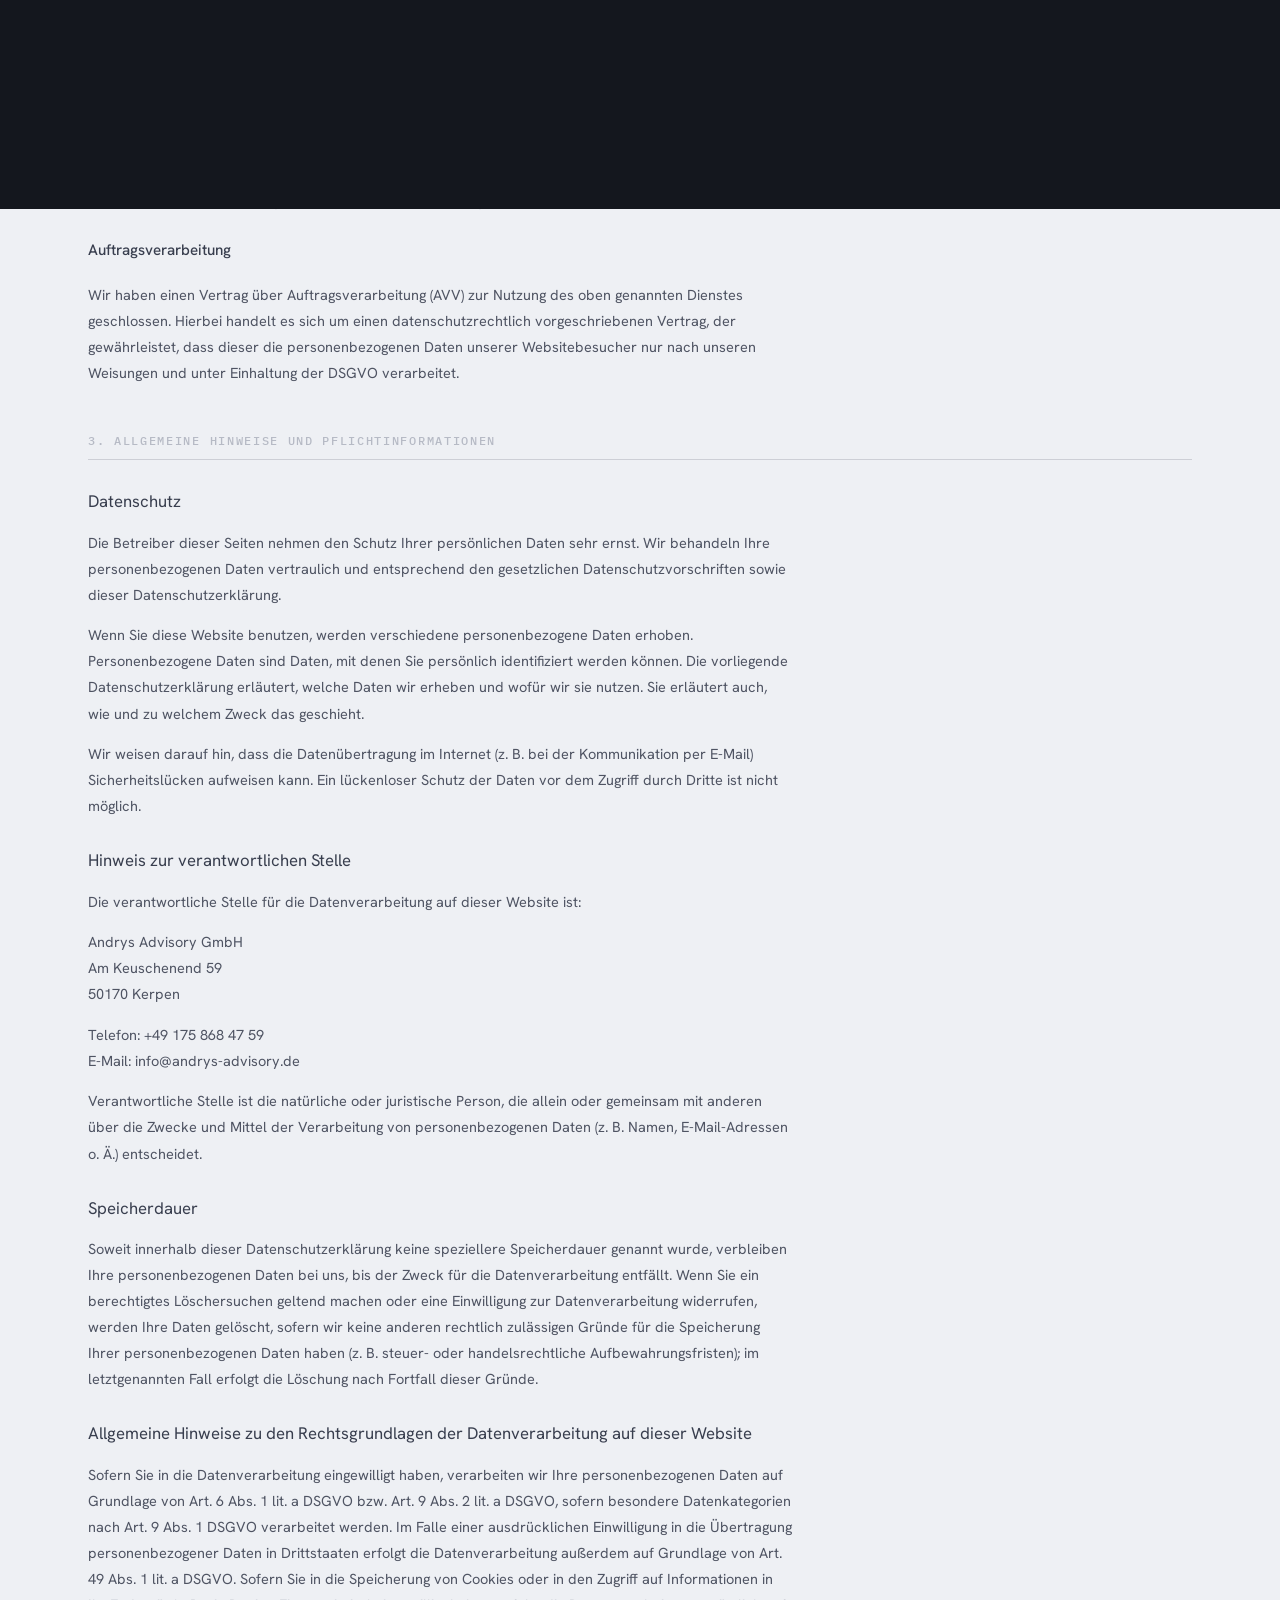
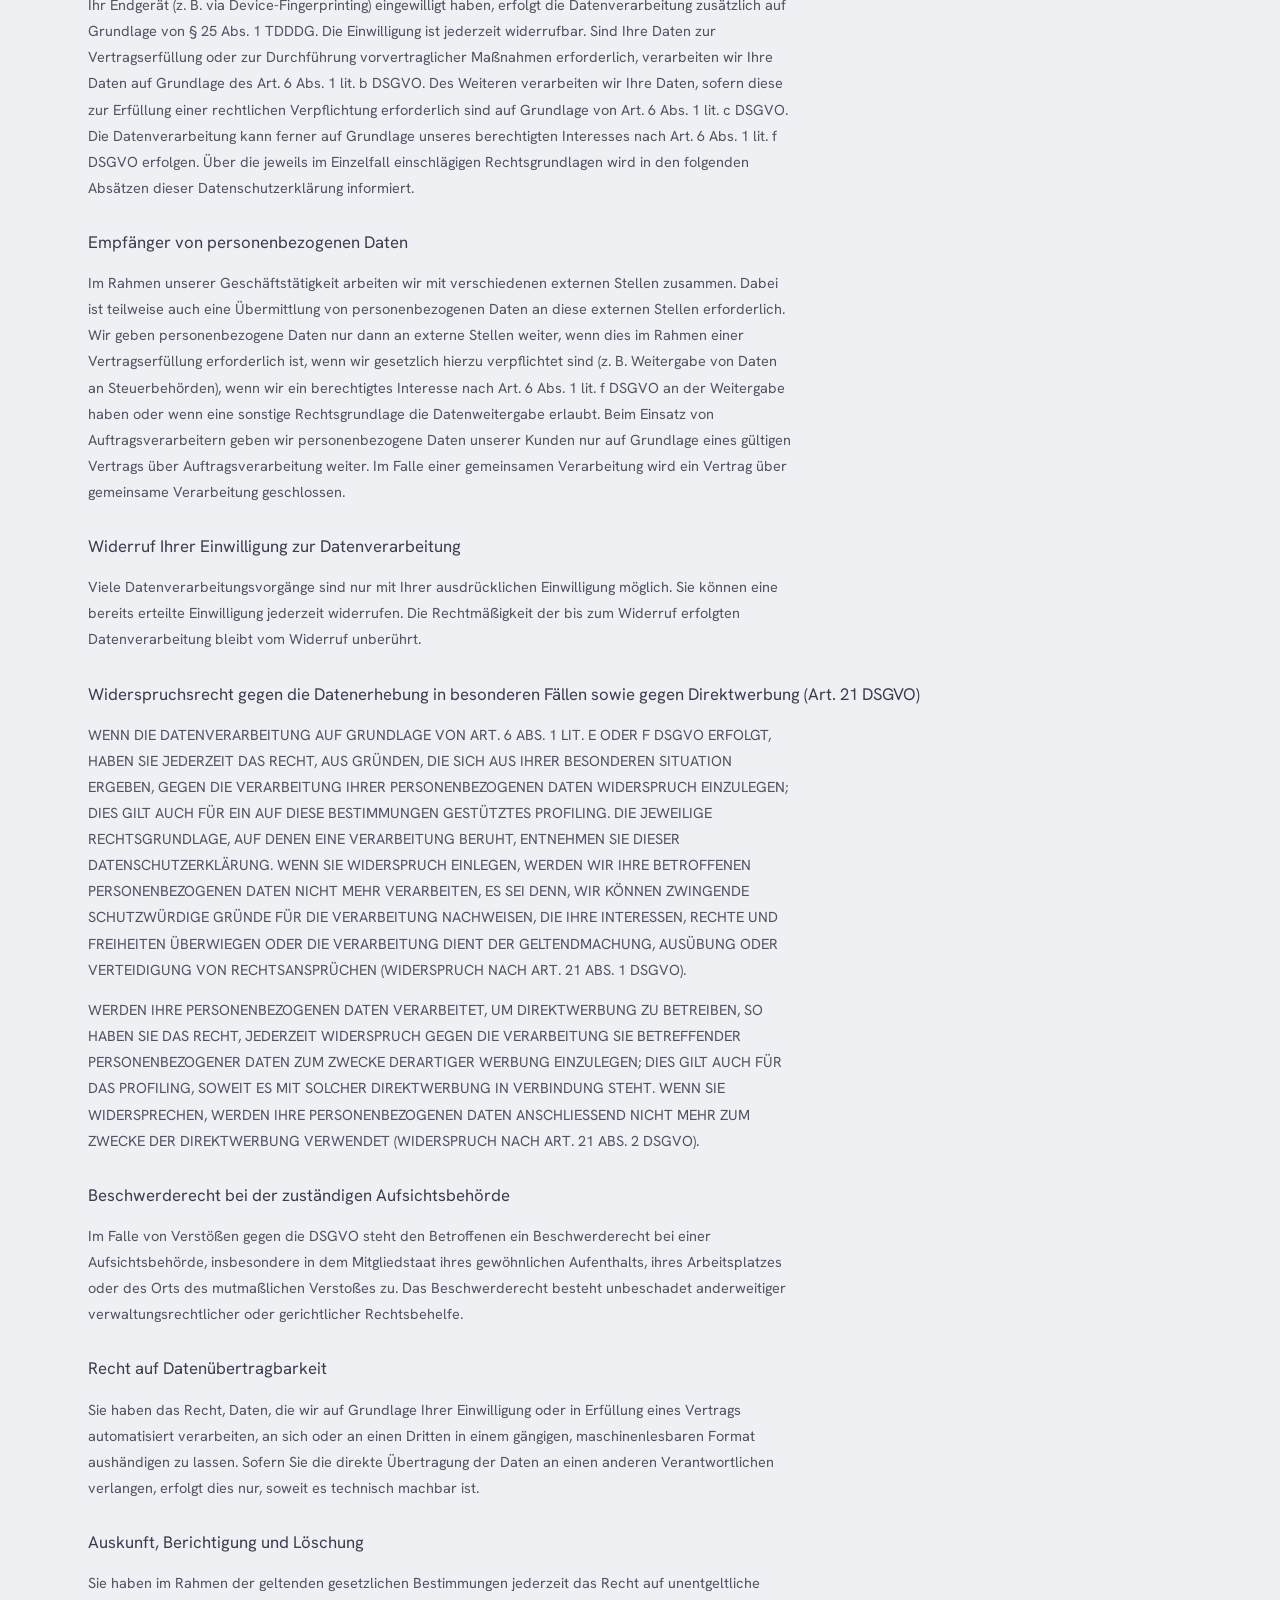
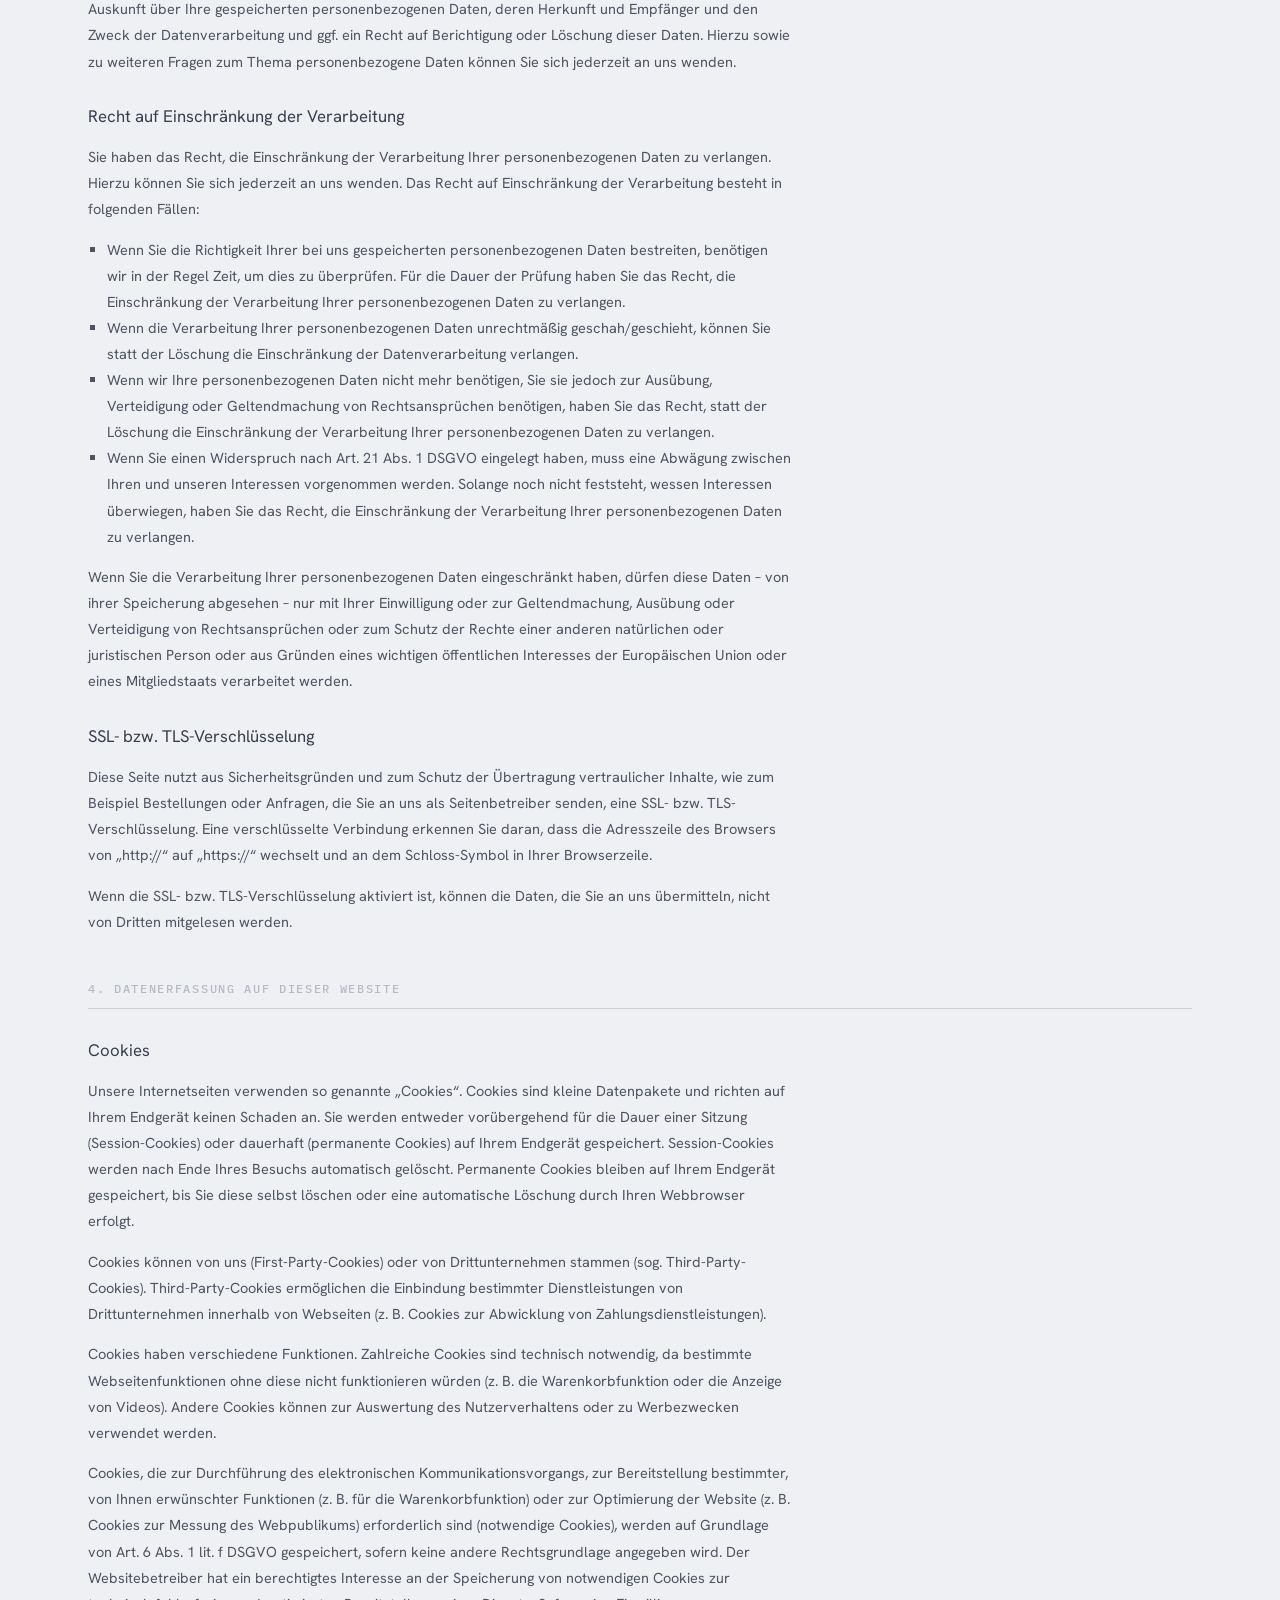
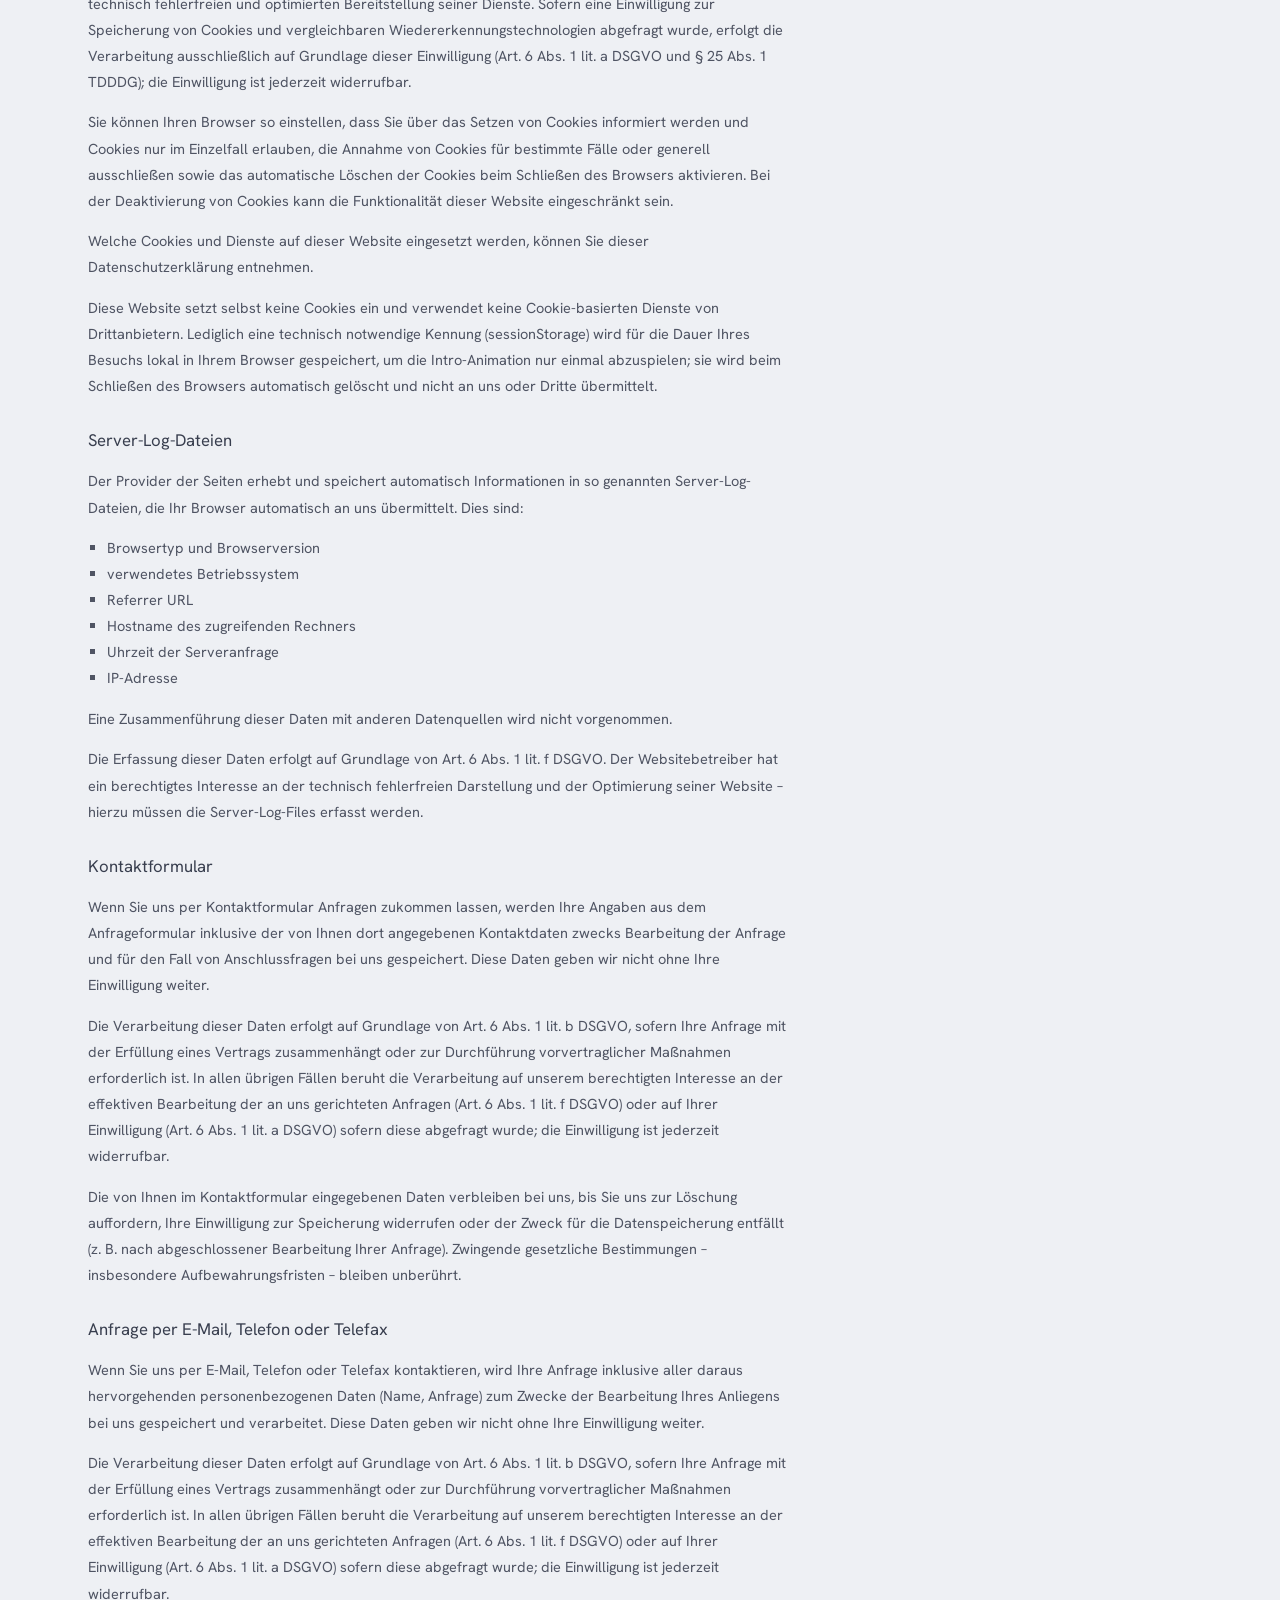
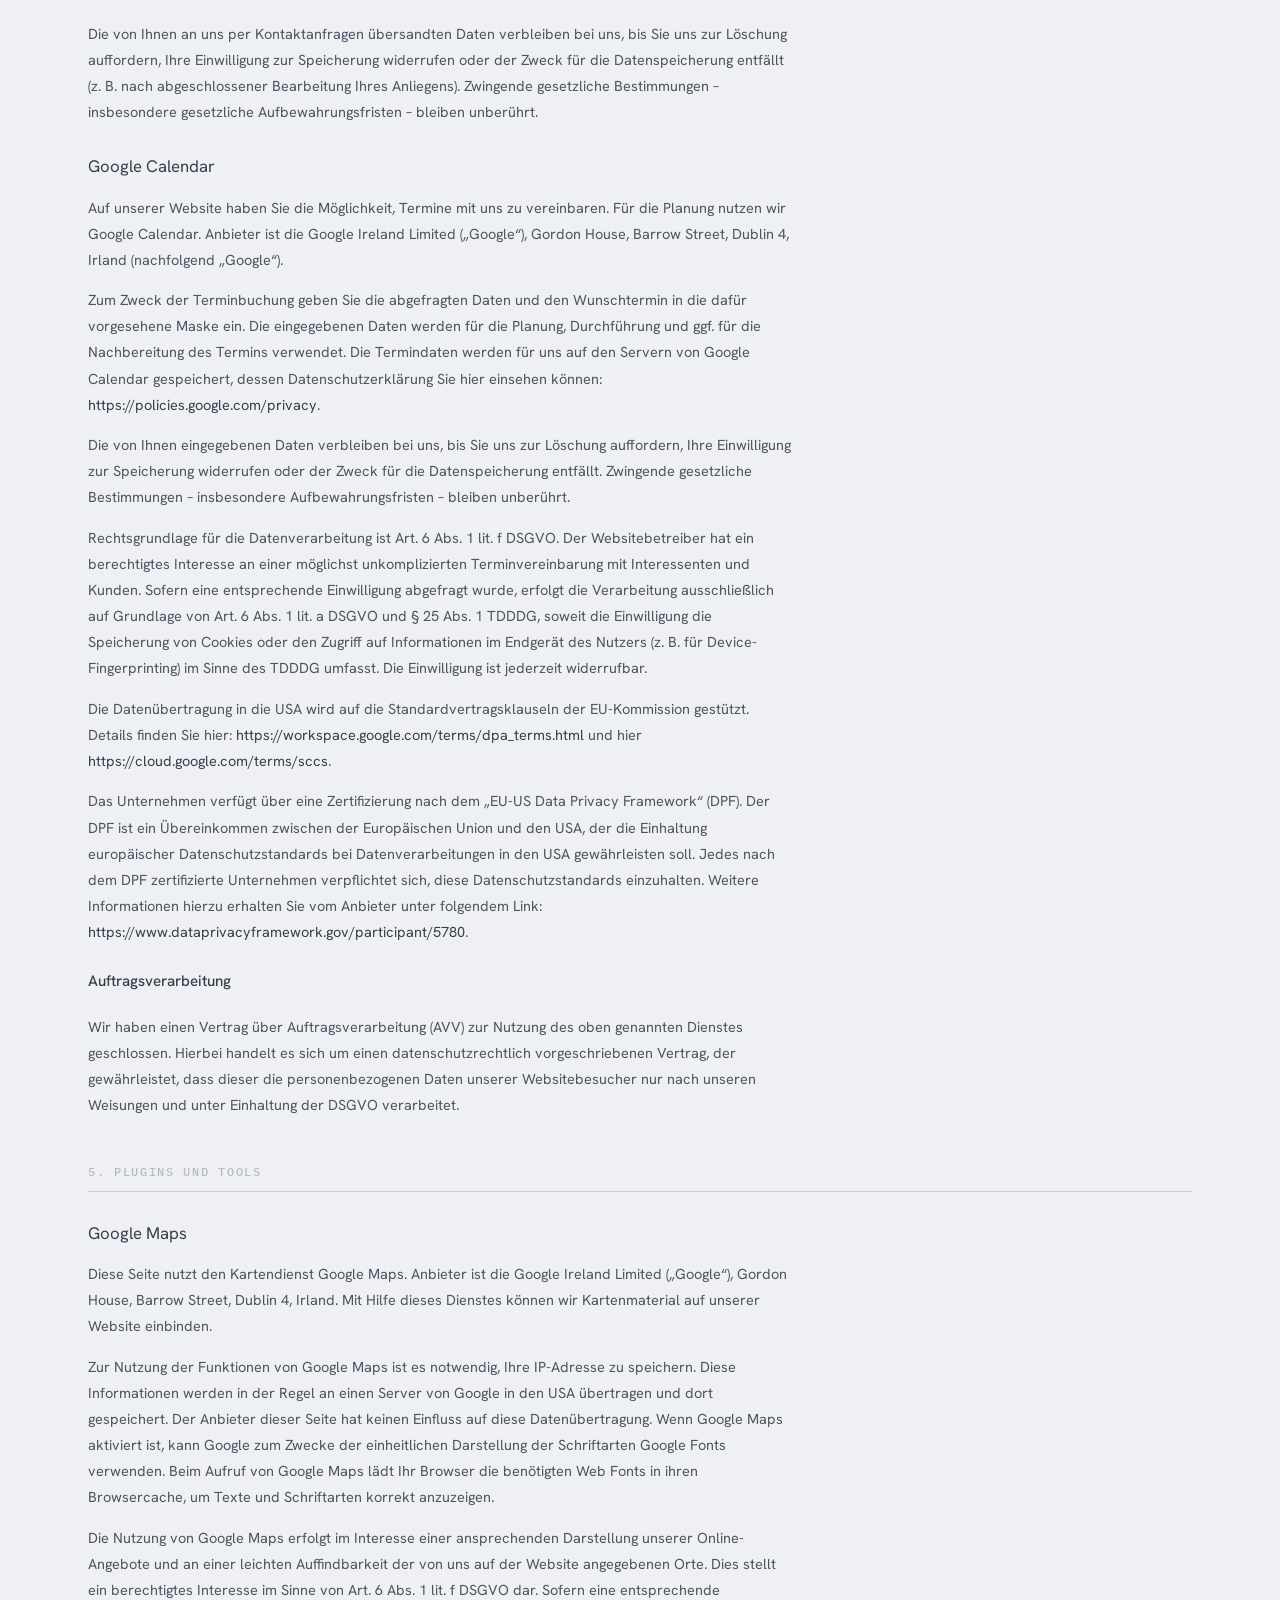
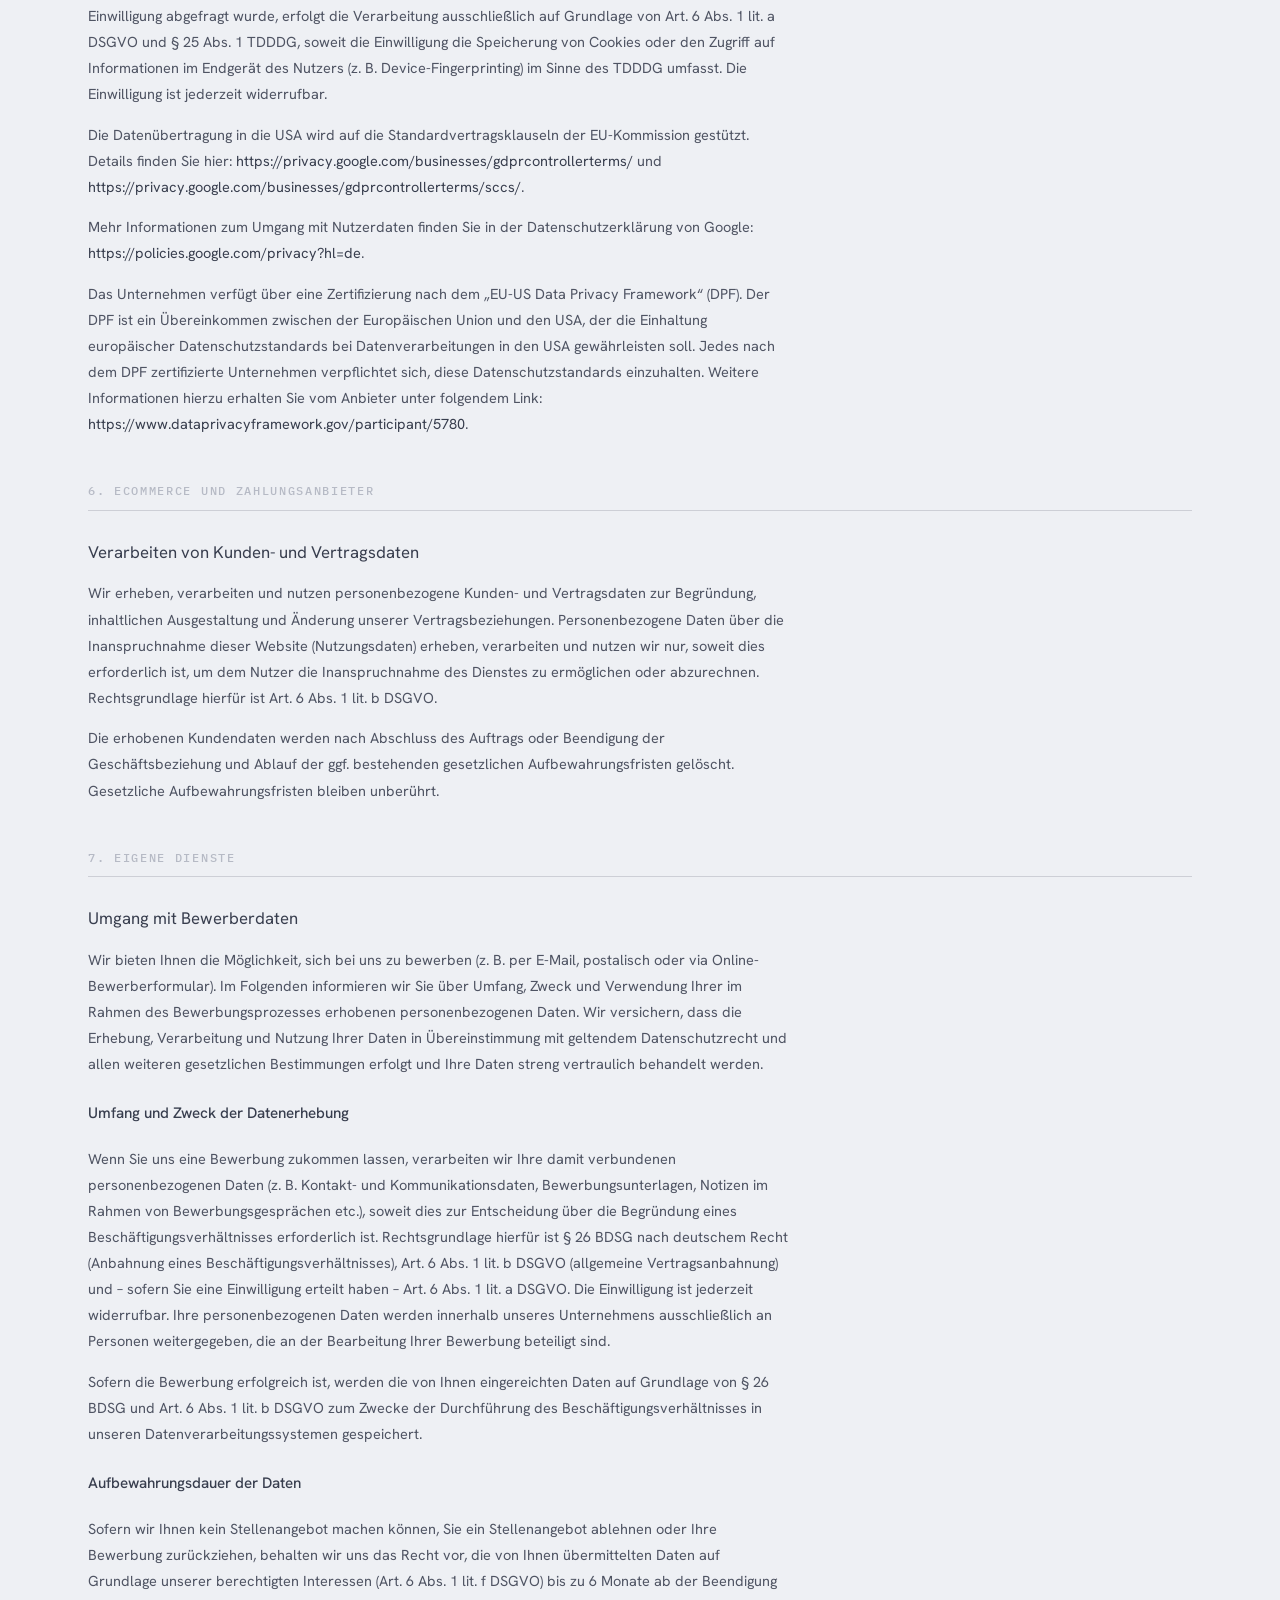
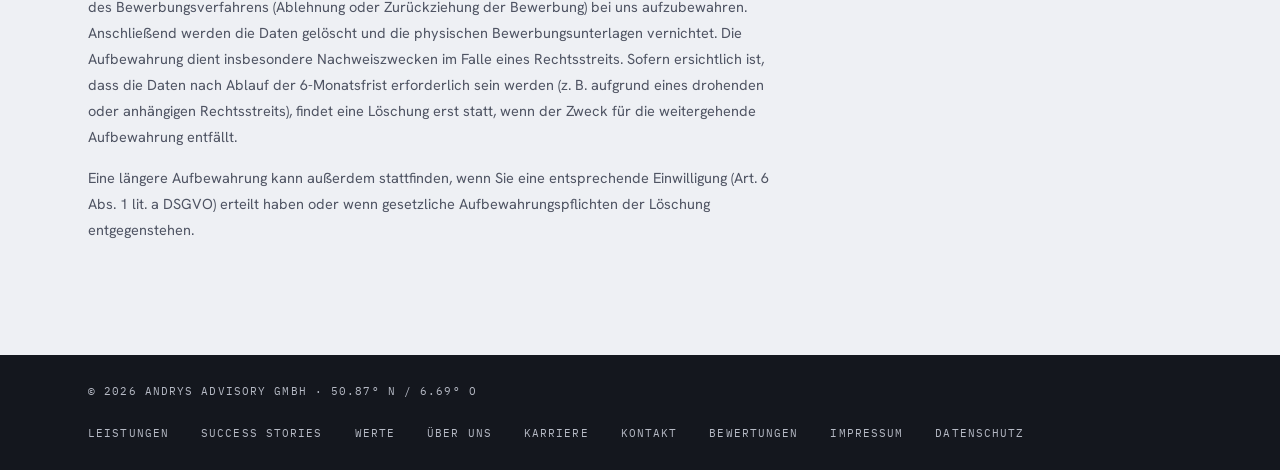
==== commit cfa08339: "Inhalte auf Unterseiten verteilt, Dopplungen entfernt Die Startseite war ein Ein-Seiten-Stapel mit I" ====
--- a/datenschutz.html
+++ b/datenschutz.html
@@ -10,6 +10,9 @@
   <meta property="og:description" content="Datenschutzerklärung der Andrys Advisory GmbH.">
   <meta property="og:type" content="website">
   <meta property="og:locale" content="de_DE">
+  <meta property="og:url" content="https://andrys-advisory.de/datenschutz">
+  <meta property="og:site_name" content="Andrys Advisory">
+  <link rel="canonical" href="https://andrys-advisory.de/datenschutz">
   <meta property="og:image" content="https://andrys-advisory.de/assets/og-image.png">
   <meta property="og:image:width" content="1200">
   <meta property="og:image:height" content="630">
@@ -32,7 +35,7 @@
         <ul class="nav-links" id="nav-links">
           <li><a class="nav-link" href="leistungen.html" data-scramble-hover>Leistungen</a></li>
           <li><a class="nav-link" href="referenzen.html" data-scramble-hover>Success Stories</a></li>
-          <li><a class="nav-link" href="index.html#werte" data-scramble-hover>Werte</a></li>
+          <li><a class="nav-link" href="werte.html" data-scramble-hover>Werte</a></li>
           <li><a class="nav-link" href="karriere.html" data-scramble-hover>Karriere</a></li>
           <li><a class="nav-link" href="ueber.html" data-scramble-hover>Über uns</a></li>
           <li class="nav-cta"><a class="btn" href="kontakt.html">[ Kontakt ]</a></li>
@@ -99,6 +102,8 @@
       <ul class="footer-links">
         <li><a href="leistungen.html">Leistungen</a></li>
         <li><a href="referenzen.html">Success Stories</a></li>
+        <li><a href="werte.html">Werte</a></li>
+        <li><a href="ueber.html">Über uns</a></li>
         <li><a href="karriere.html">Karriere</a></li>
         <li><a href="kontakt.html">Kontakt</a></li>
         <li><a href="https://www.provenexpert.com/andrys-advisory-gmbh/" rel="noopener">Bewertungen</a></li>
--- a/assets/css/style.css
+++ b/assets/css/style.css
@@ -1510,53 +1510,10 @@
 }
 .is-split.is-in .wi { transform: none; }
 
-/* ---- Marquee (Leistungs-Schlagworte, Kontur/Voll im Wechsel) ---- */
-.marquee {
-  overflow: hidden;
-  border-top: 1px solid var(--line);
-  padding-block: clamp(1.2rem, 2.5vw, 2rem);
-}
-.marquee-track {
-  display: flex;
-  width: max-content;
-  animation: marquee 44s linear infinite;
-}
-.marquee-half {
-  display: flex;
-  align-items: baseline;
-  white-space: nowrap;
-}
-.marquee-item {
-  font-weight: 290;
-  font-size: clamp(1.8rem, 4vw, 3.2rem);
-  line-height: 1;
-  letter-spacing: 0.02em;
-  text-transform: uppercase;
-  color: transparent;
-  -webkit-text-stroke: 1px rgba(56, 62, 78, 0.42);
-}
-.marquee-item.is-solid {
-  color: var(--slate);
-  -webkit-text-stroke: 0;
-}
-@supports not (-webkit-text-stroke: 1px black) {
-  .marquee-item { color: var(--fog); }
-}
-.marquee i {
-  font-family: var(--mono);
-  font-style: normal;
-  font-size: 12px;
-  color: var(--fog);
-  padding-inline: clamp(1.3rem, 3vw, 2.4rem);
-}
-@keyframes marquee {
-  to { transform: translateX(-50%); }
-}
 
 /* ---- Reduzierte Bewegung ---- */
 @media (prefers-reduced-motion: reduce) {
   .intro, .wipe { display: none; }
-  .marquee-track { animation: none; }
   .is-split .wi { transform: none; transition: none; }
 }
 
@@ -1708,3 +1665,69 @@
   hyphens: auto;
   overflow-wrap: anywhere;
 }
+
+/* ==========================================================================
+   Kapitel 7 — Startseiten-Teaser (Leistungs-Liste, Kennzahlen-Teaser)
+   ========================================================================== */
+
+/* Leistungen: kompakte Modul-Liste mit Links (Inhalt liegt auf leistungen.html) */
+.teaser-list {
+  margin-top: clamp(2rem, 4vw, 3rem);
+  border-top: 1px solid var(--line);
+}
+.teaser-list li { border-bottom: 1px solid var(--line); }
+.teaser-list a {
+  display: flex;
+  align-items: center;
+  justify-content: space-between;
+  gap: 1.5rem;
+  padding: 1.1rem 0;
+  text-decoration: none;
+  color: var(--slate);
+  font-family: var(--font-display, inherit);
+  font-weight: 440;
+  font-size: clamp(1.05rem, 2vw, 1.3rem);
+  transition: padding-left 0.3s var(--ease), color 0.2s ease;
+}
+.teaser-list a:hover { padding-left: 0.6rem; color: var(--ink); }
+.teaser-list a > span:last-child { color: var(--fog); transition: transform 0.3s var(--ease), color 0.2s ease; }
+.teaser-list a:hover > span:last-child { color: var(--slate); transform: translate(3px, -3px); }
+
+/* Success-Stories-Teaser: drei Kennzahlen (on-dark) */
+.figures {
+  margin-top: clamp(2.2rem, 5vw, 3.2rem);
+  display: grid;
+  grid-template-columns: repeat(3, 1fr);
+  gap: 1.5rem var(--gutter, 2rem);
+}
+.figure b {
+  display: block;
+  font-weight: 290;
+  font-size: clamp(2rem, 5vw, 3.4rem);
+  line-height: 1;
+  color: var(--frost);
+  font-variant-numeric: tabular-nums;
+}
+.figure span {
+  display: block;
+  margin-top: 0.6rem;
+  font-family: var(--mono);
+  font-size: 12px;
+  letter-spacing: 0.04em;
+  color: var(--fog);
+  max-width: 18ch;
+}
+@media (max-width: 640px) {
+  .figures { grid-template-columns: 1fr; gap: 1.6rem; }
+}
+
+/* Links im Intro-Fließtext (z. B. ProvenExpert) sichtbar machen */
+.section-intro a {
+  color: inherit;
+  text-decoration: none;
+  border-bottom: 1px solid var(--line-strong, rgba(56,62,78,.3));
+  transition: border-color 0.2s ease, color 0.2s ease;
+}
+.section-intro a:hover { color: var(--ink); border-bottom-color: currentColor; }
+.on-dark .section-intro a { border-bottom-color: rgba(247,249,251,.4); }
+.on-dark .section-intro a:hover { color: var(--frost); }
